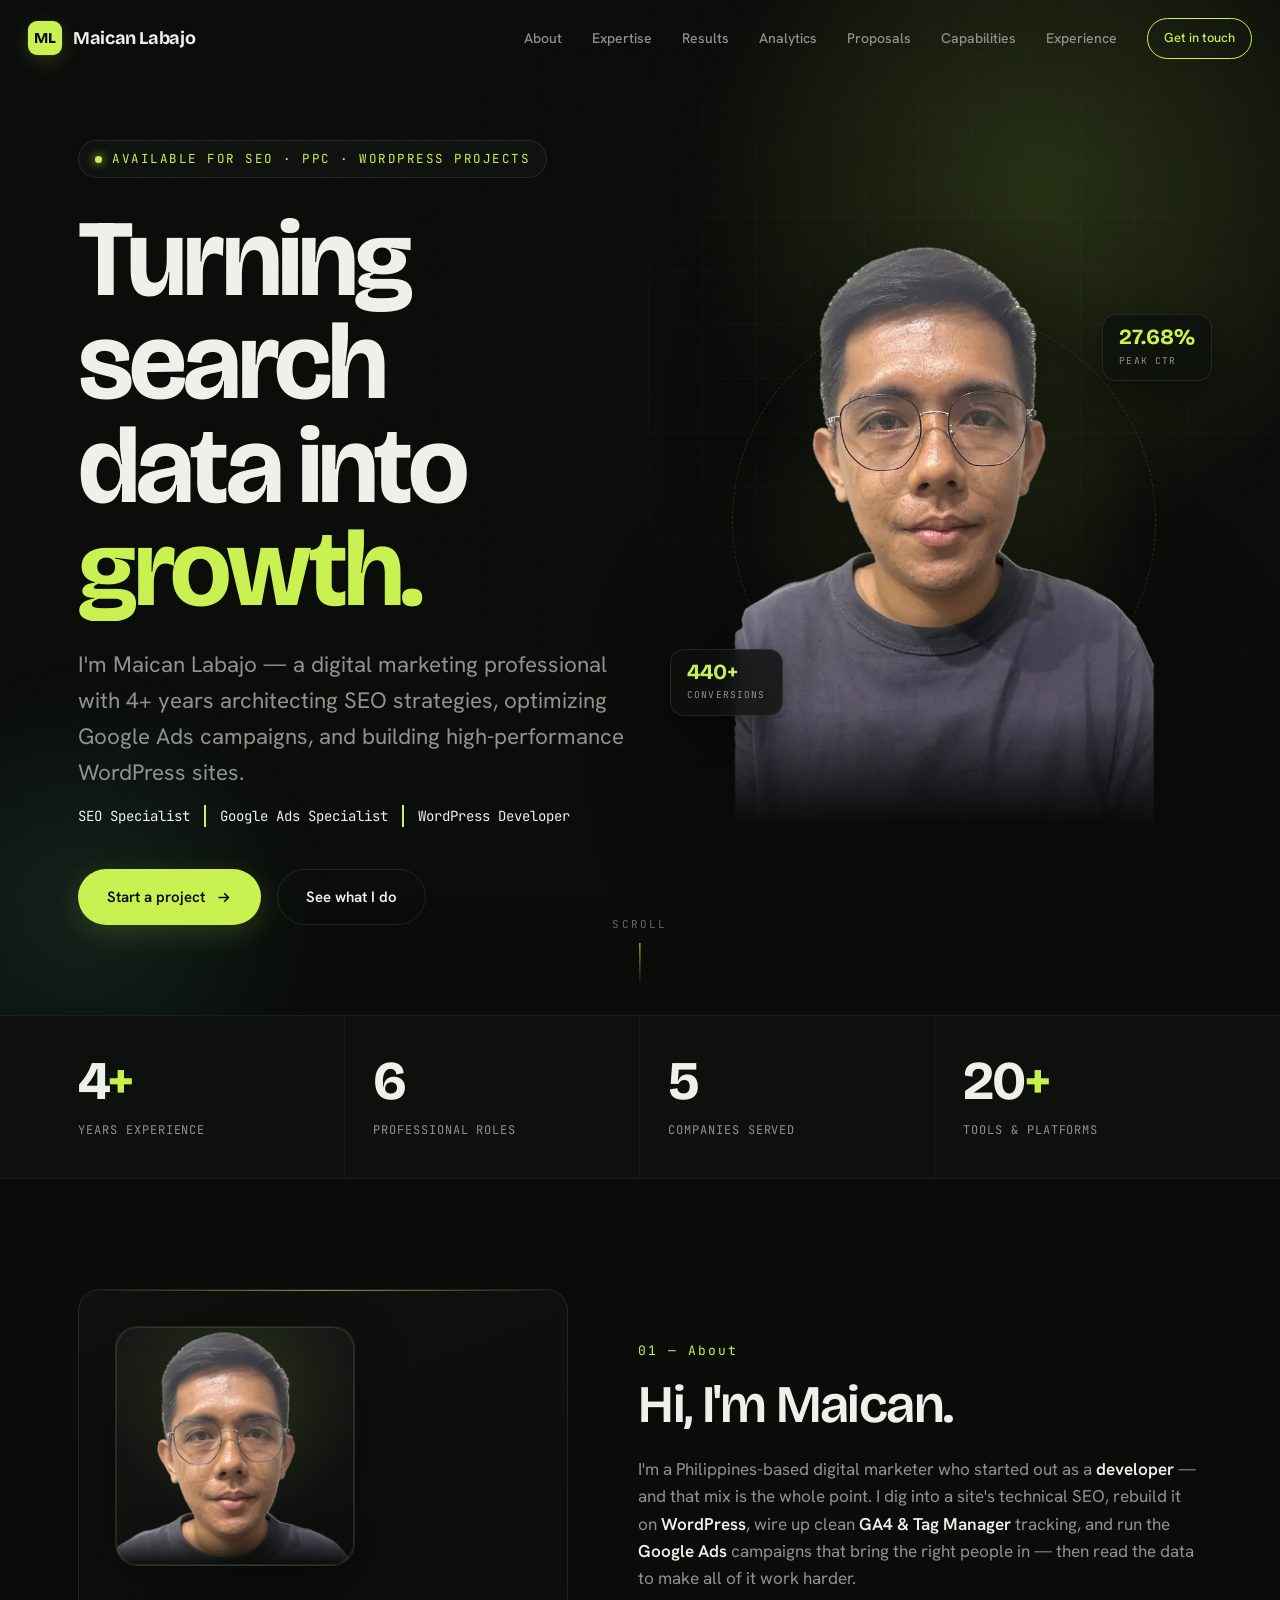
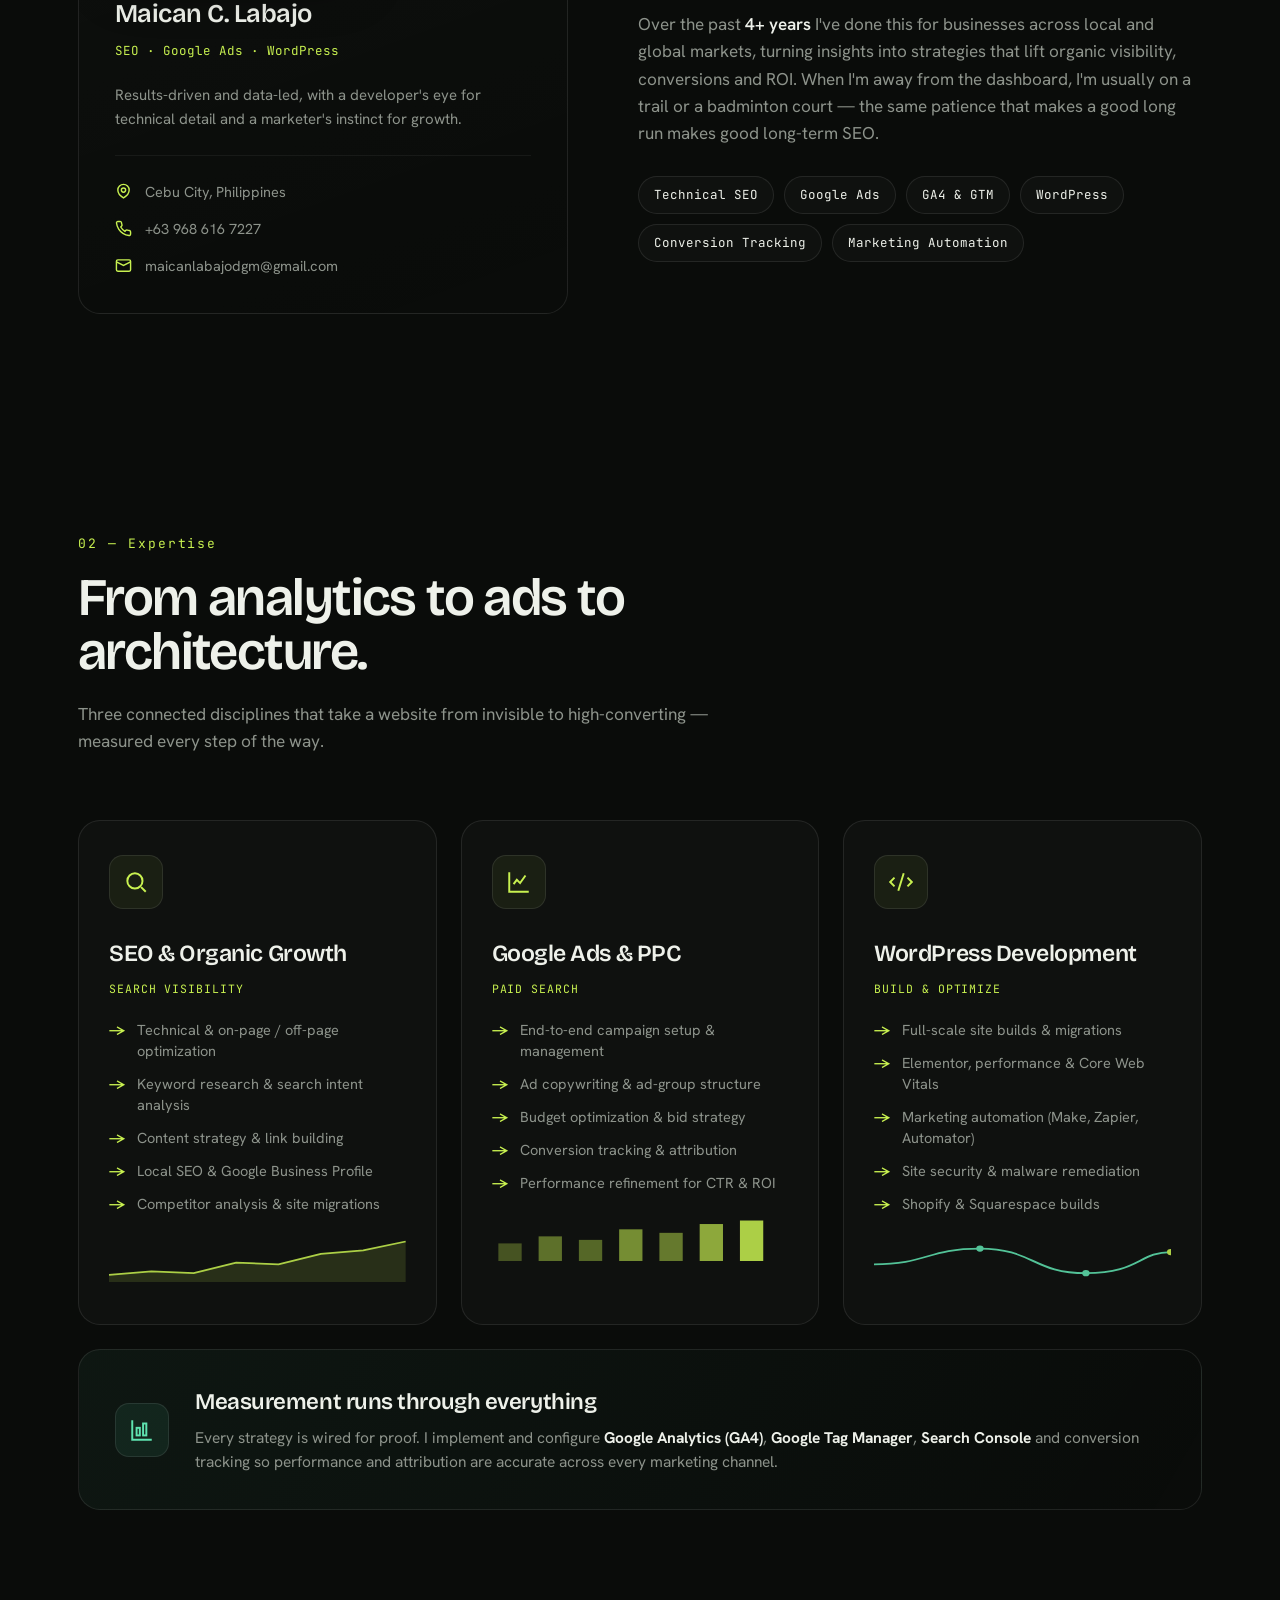
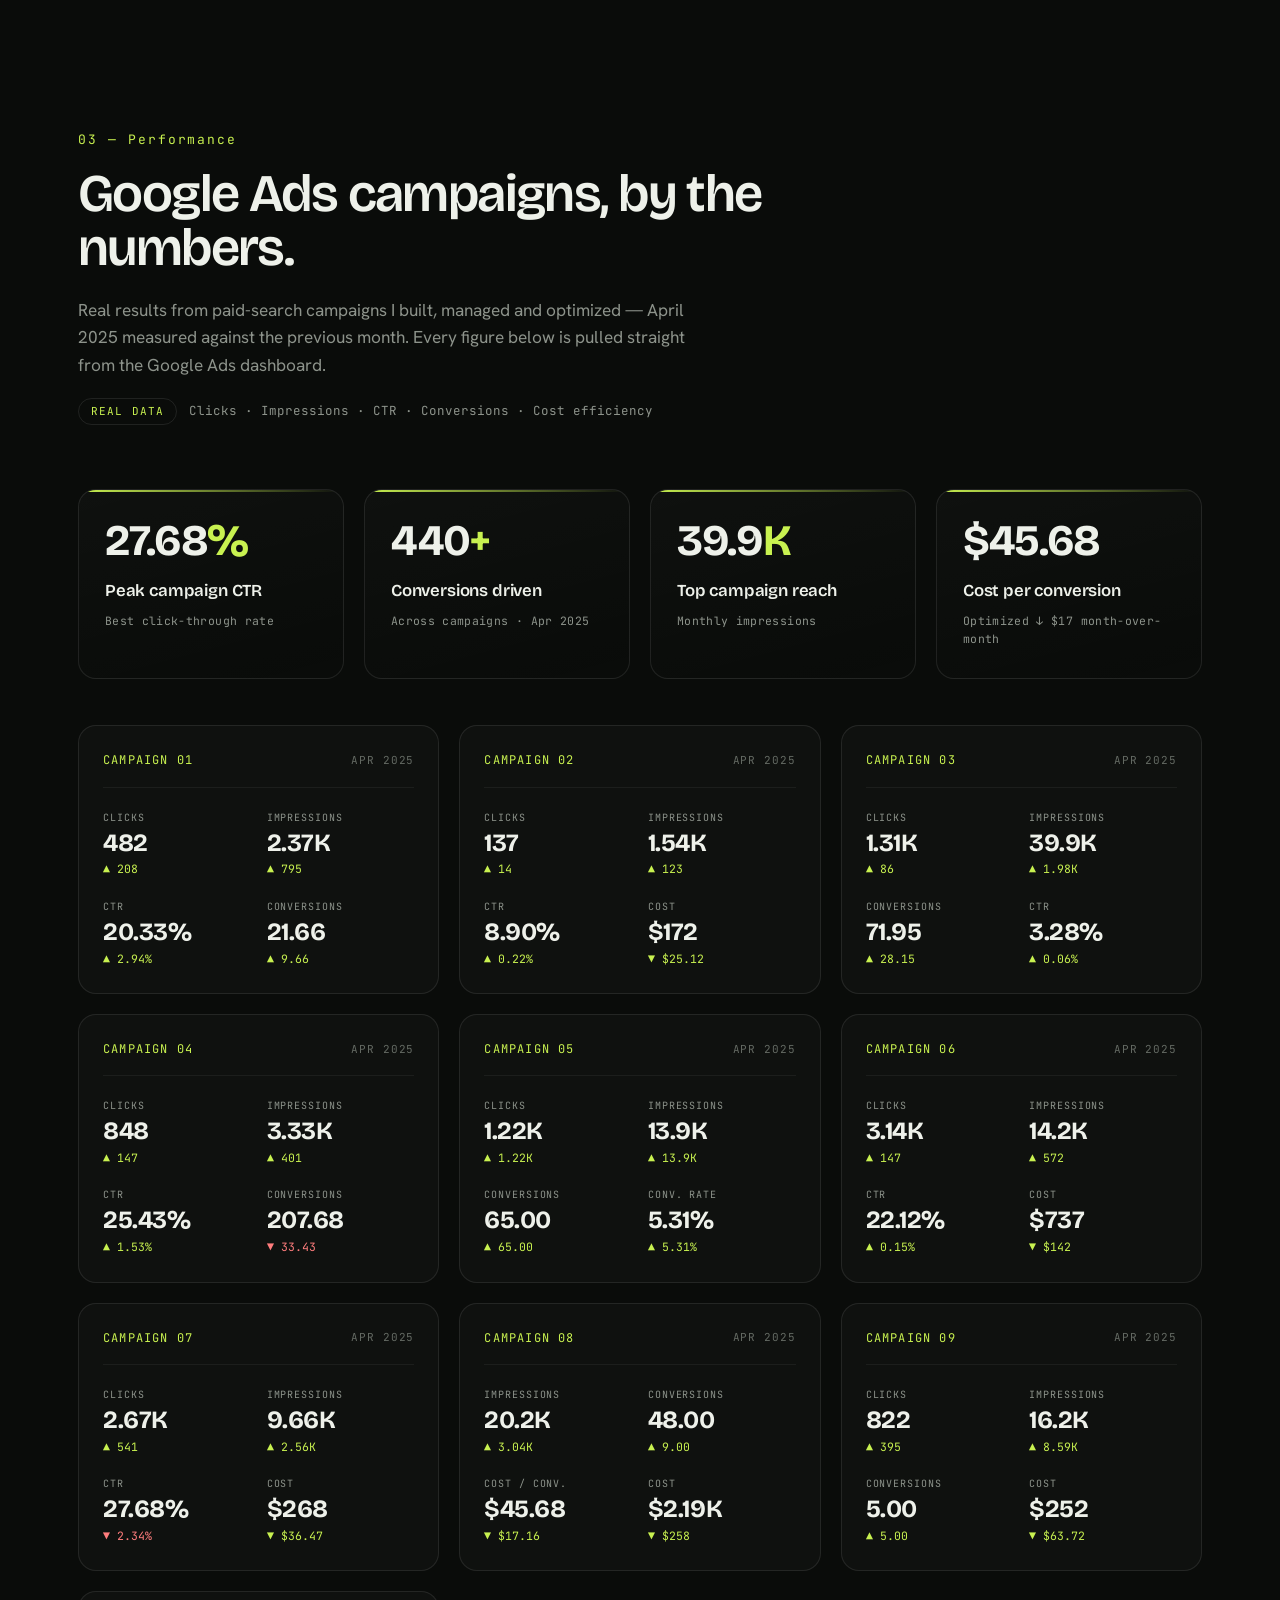
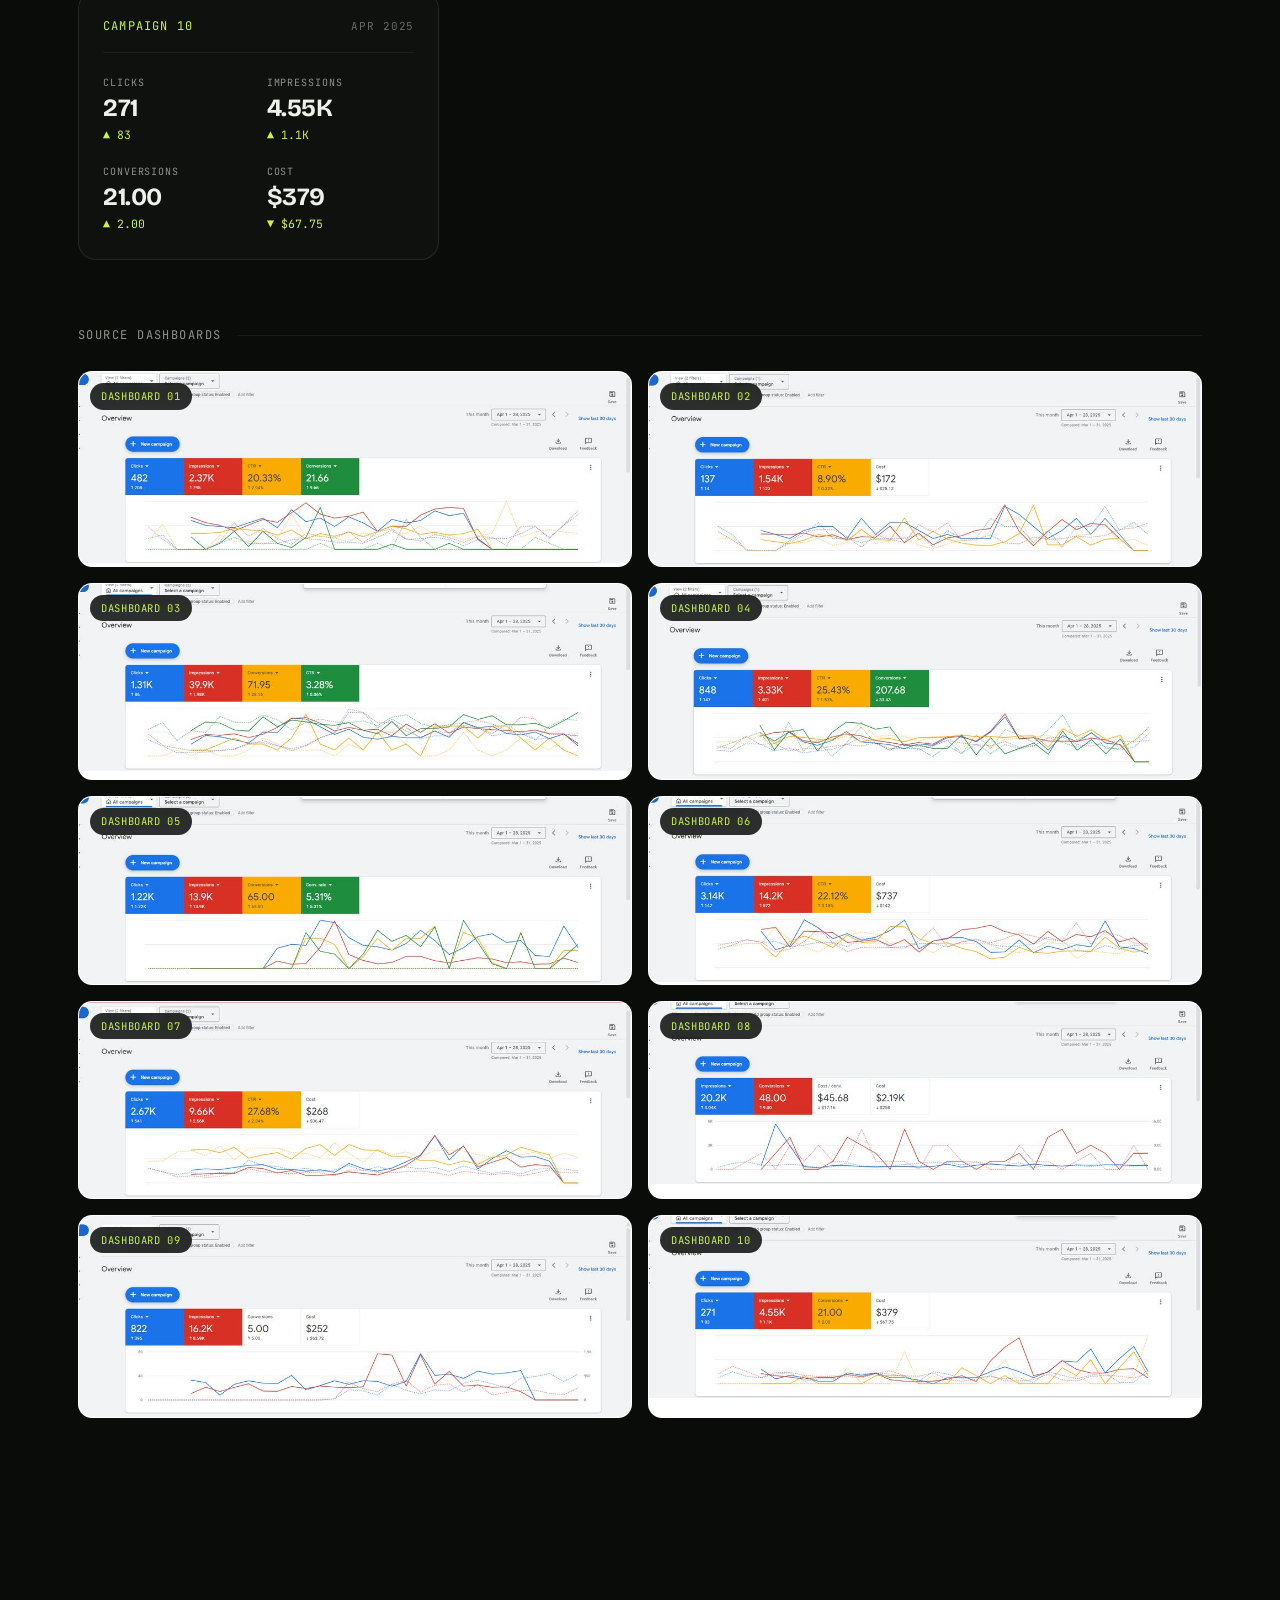
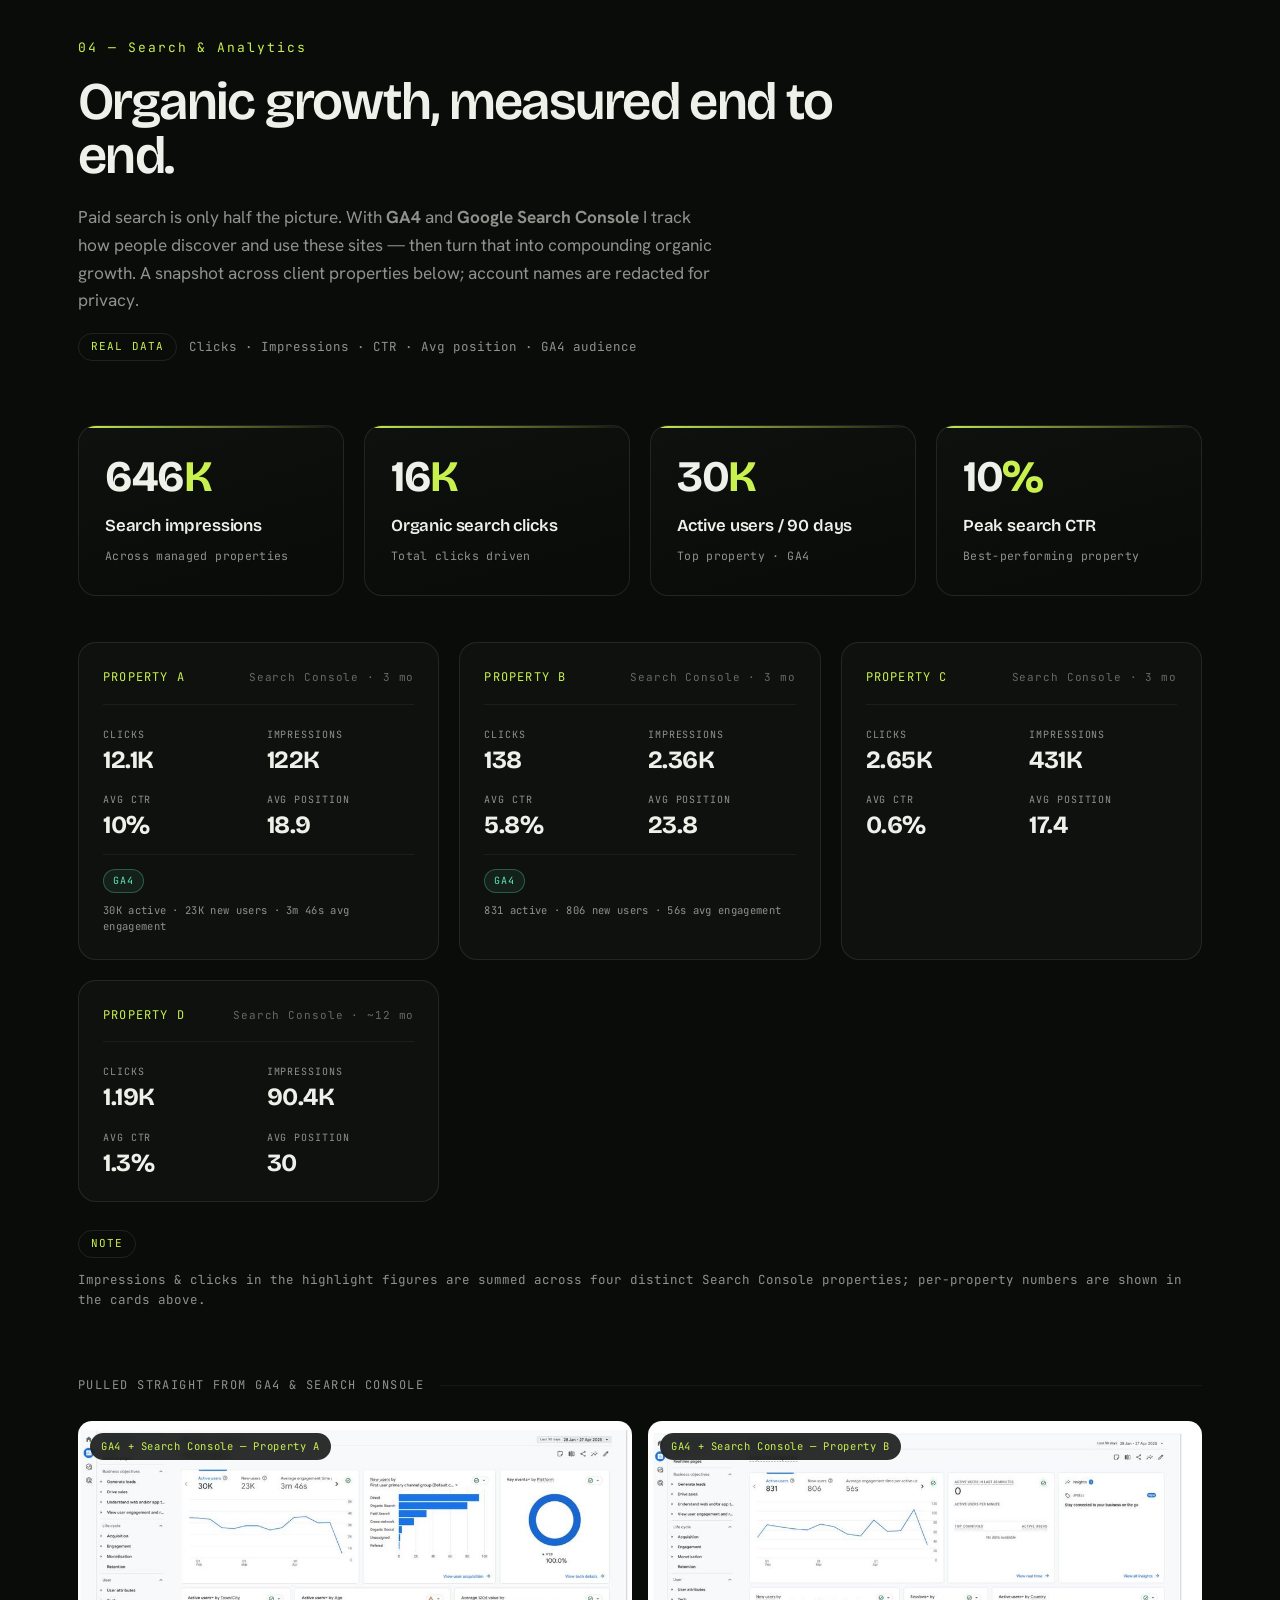
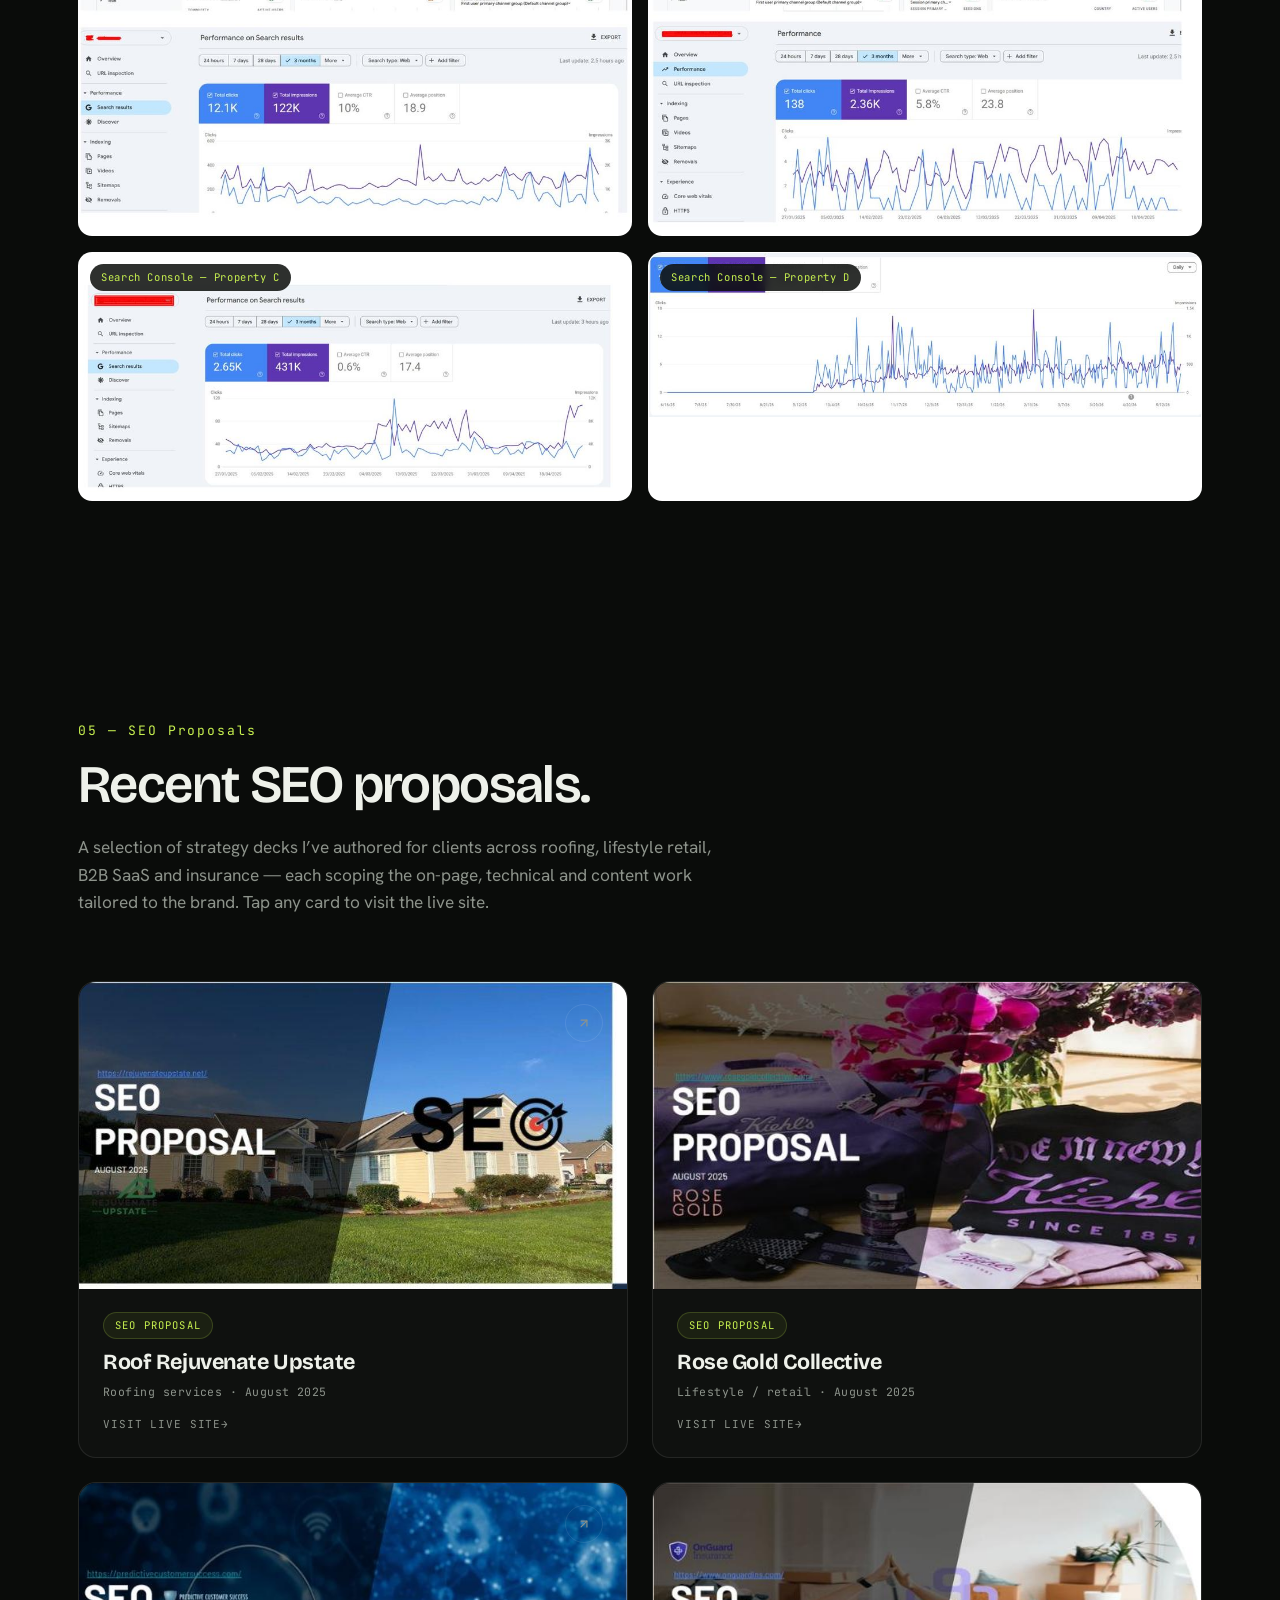
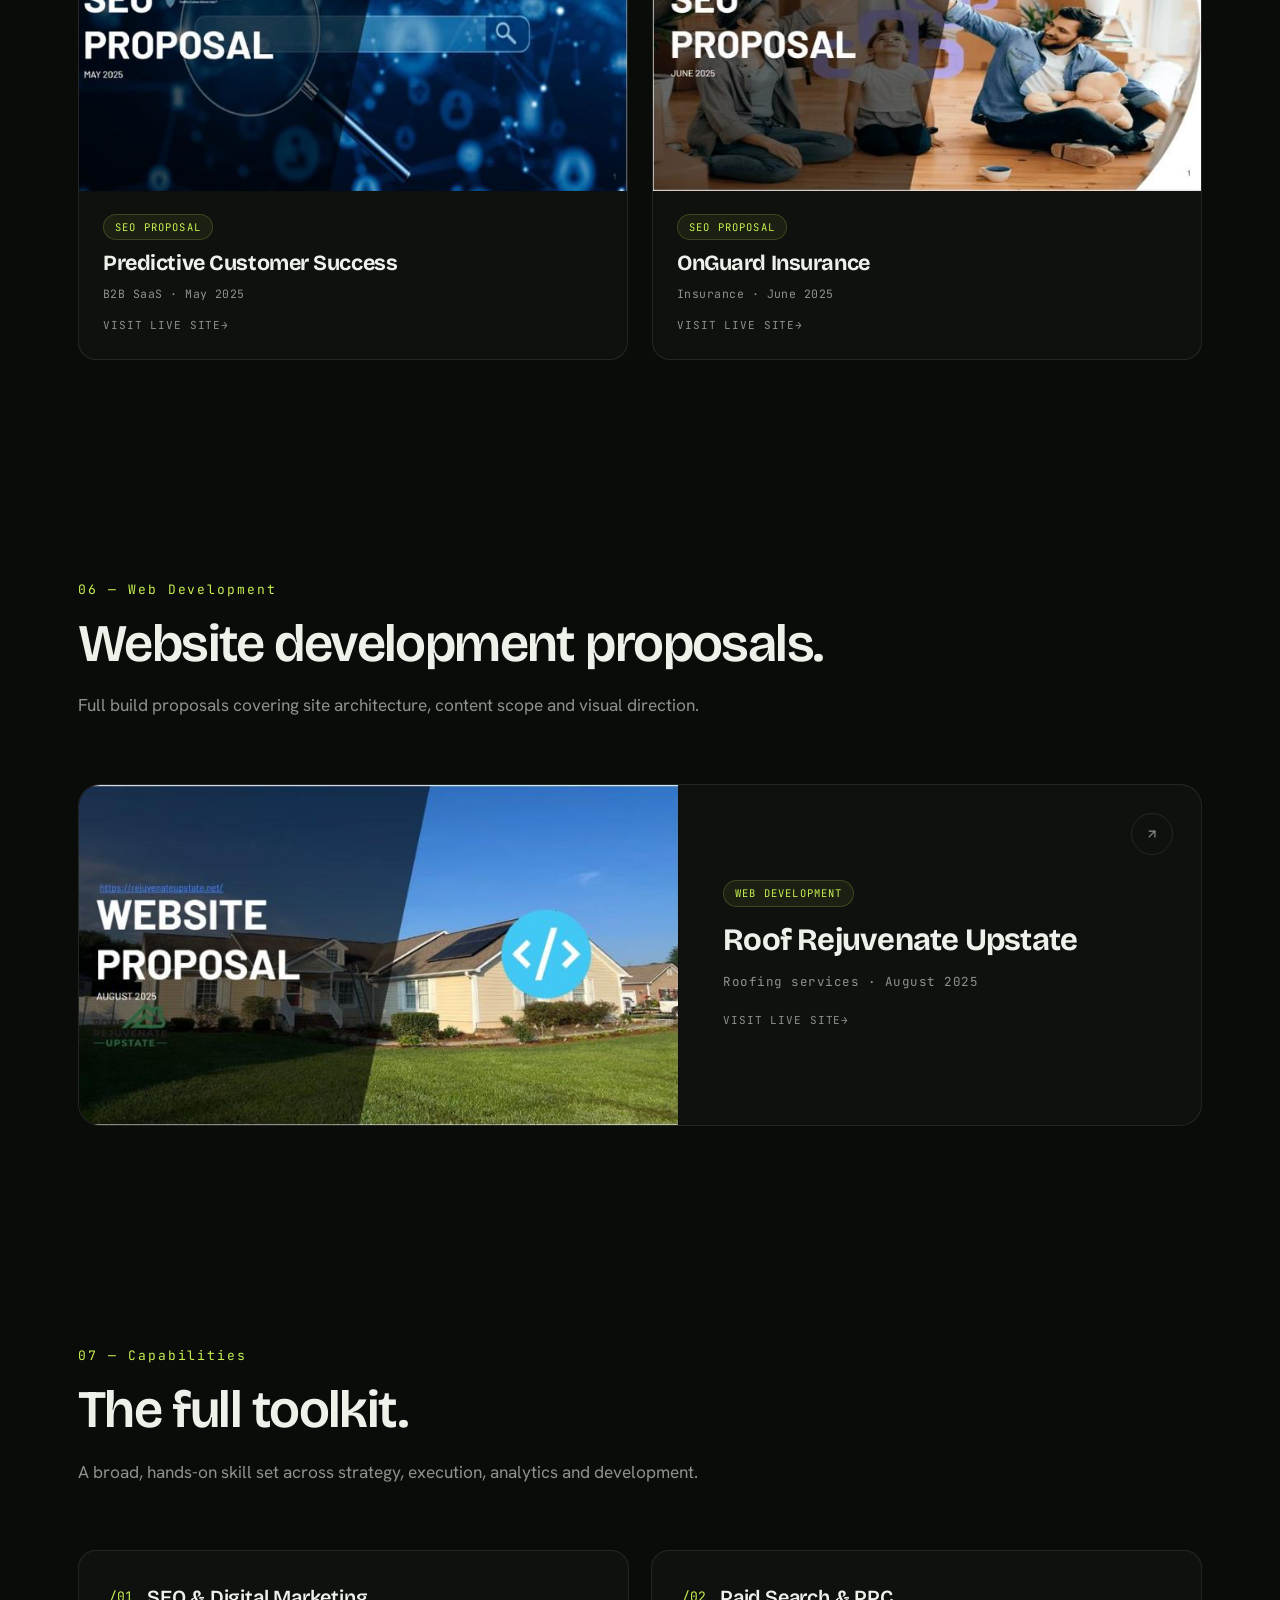
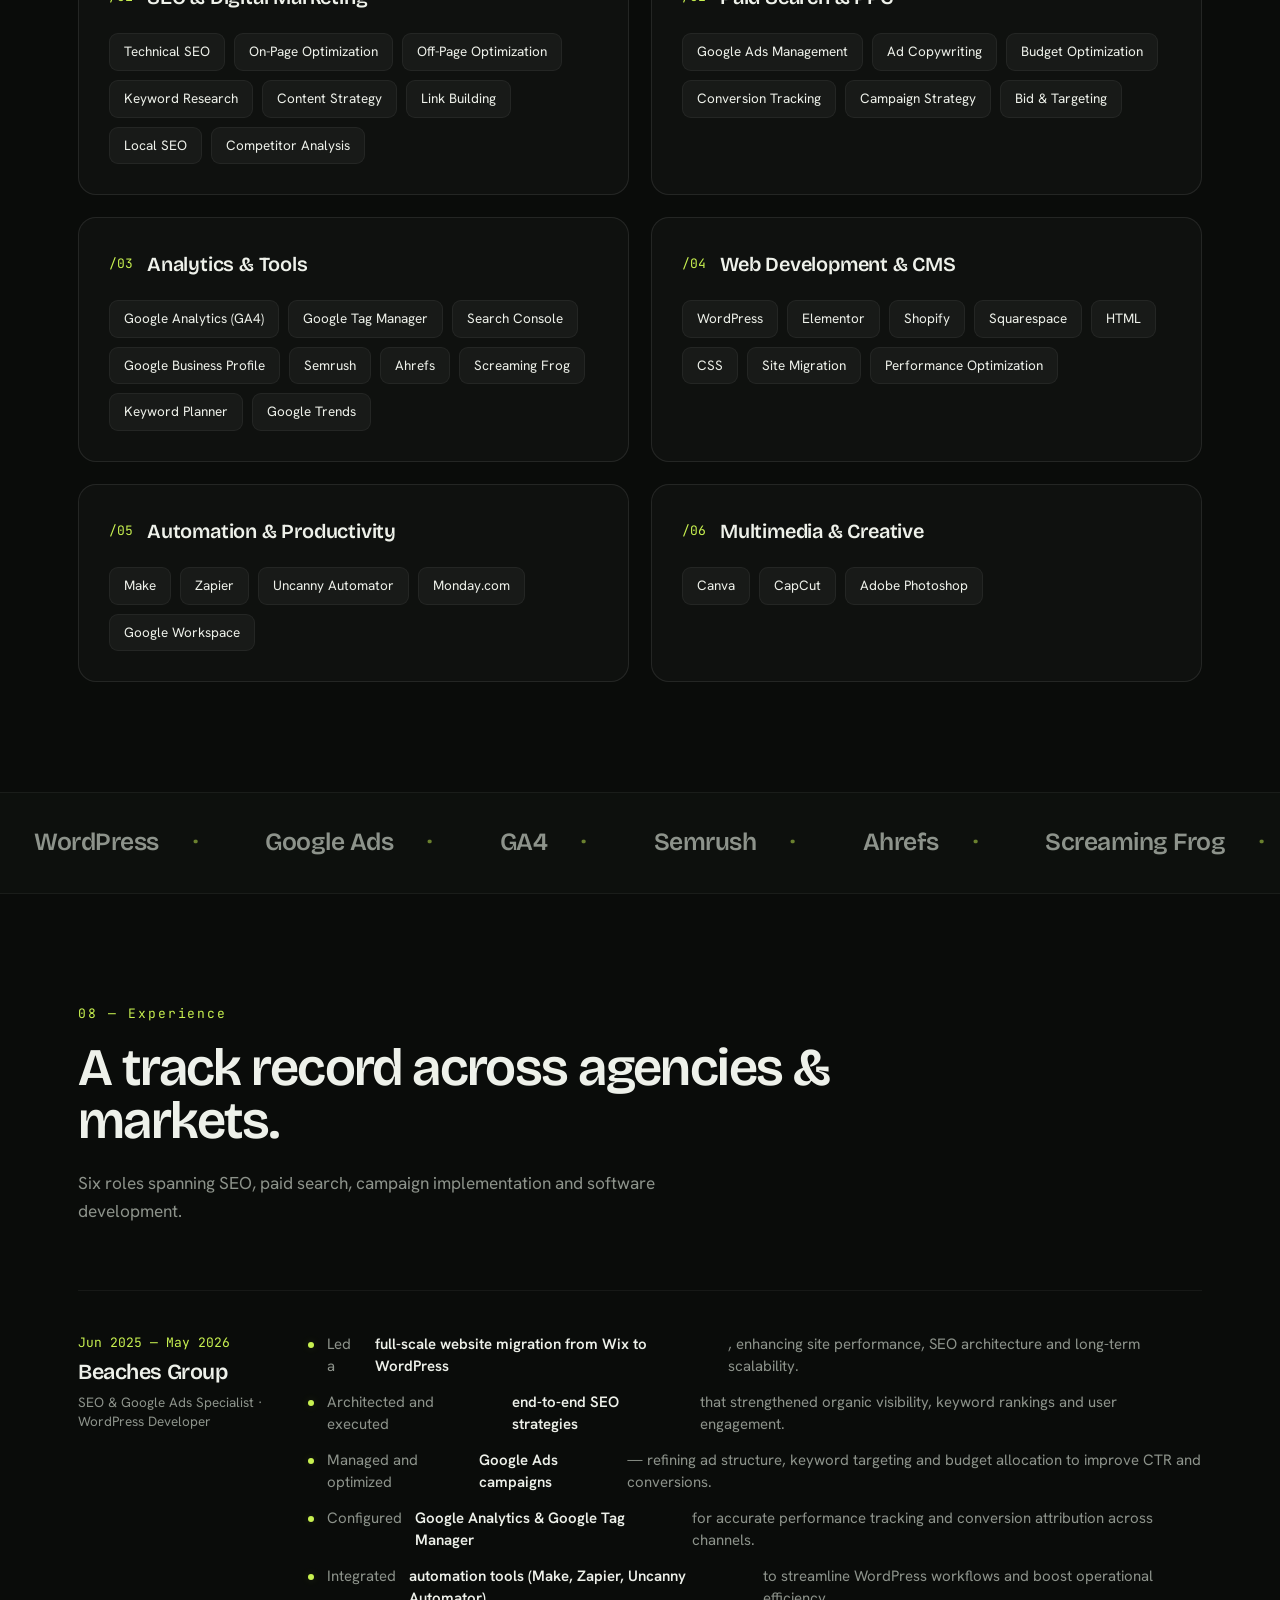
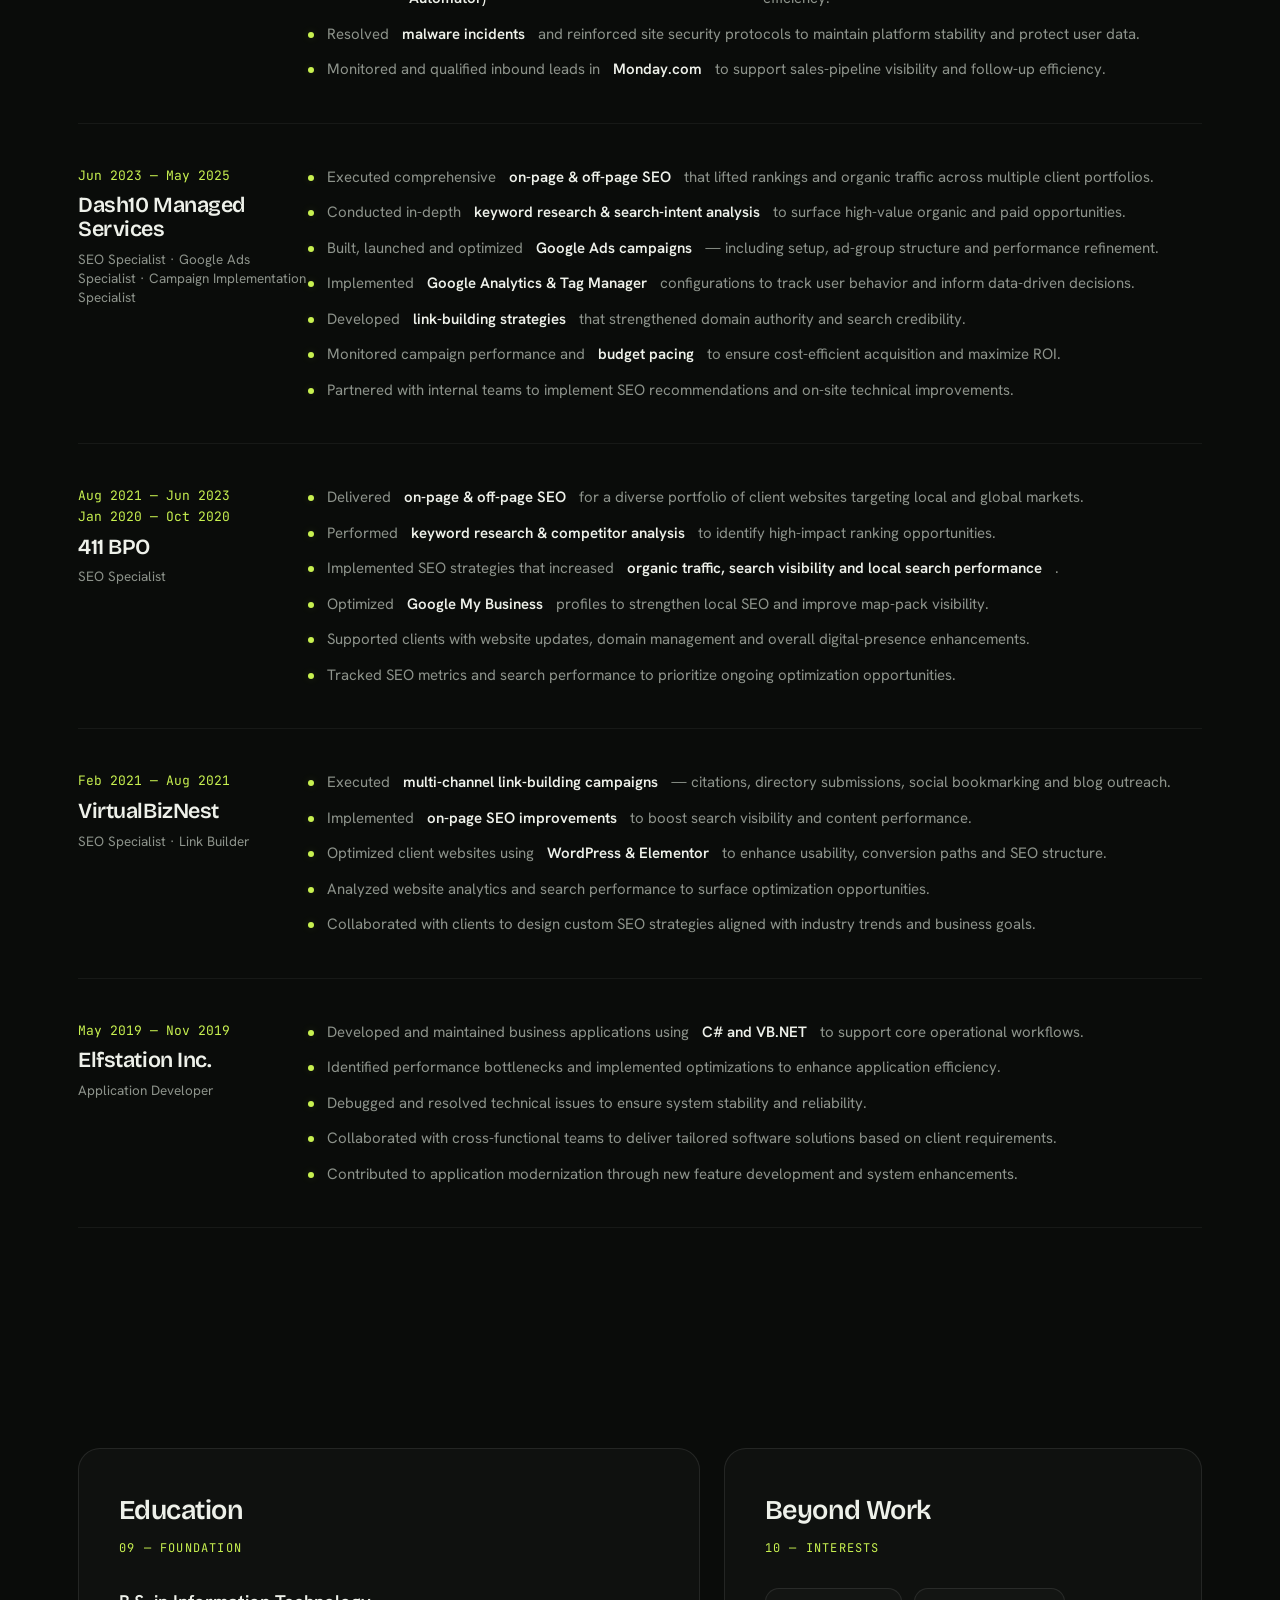
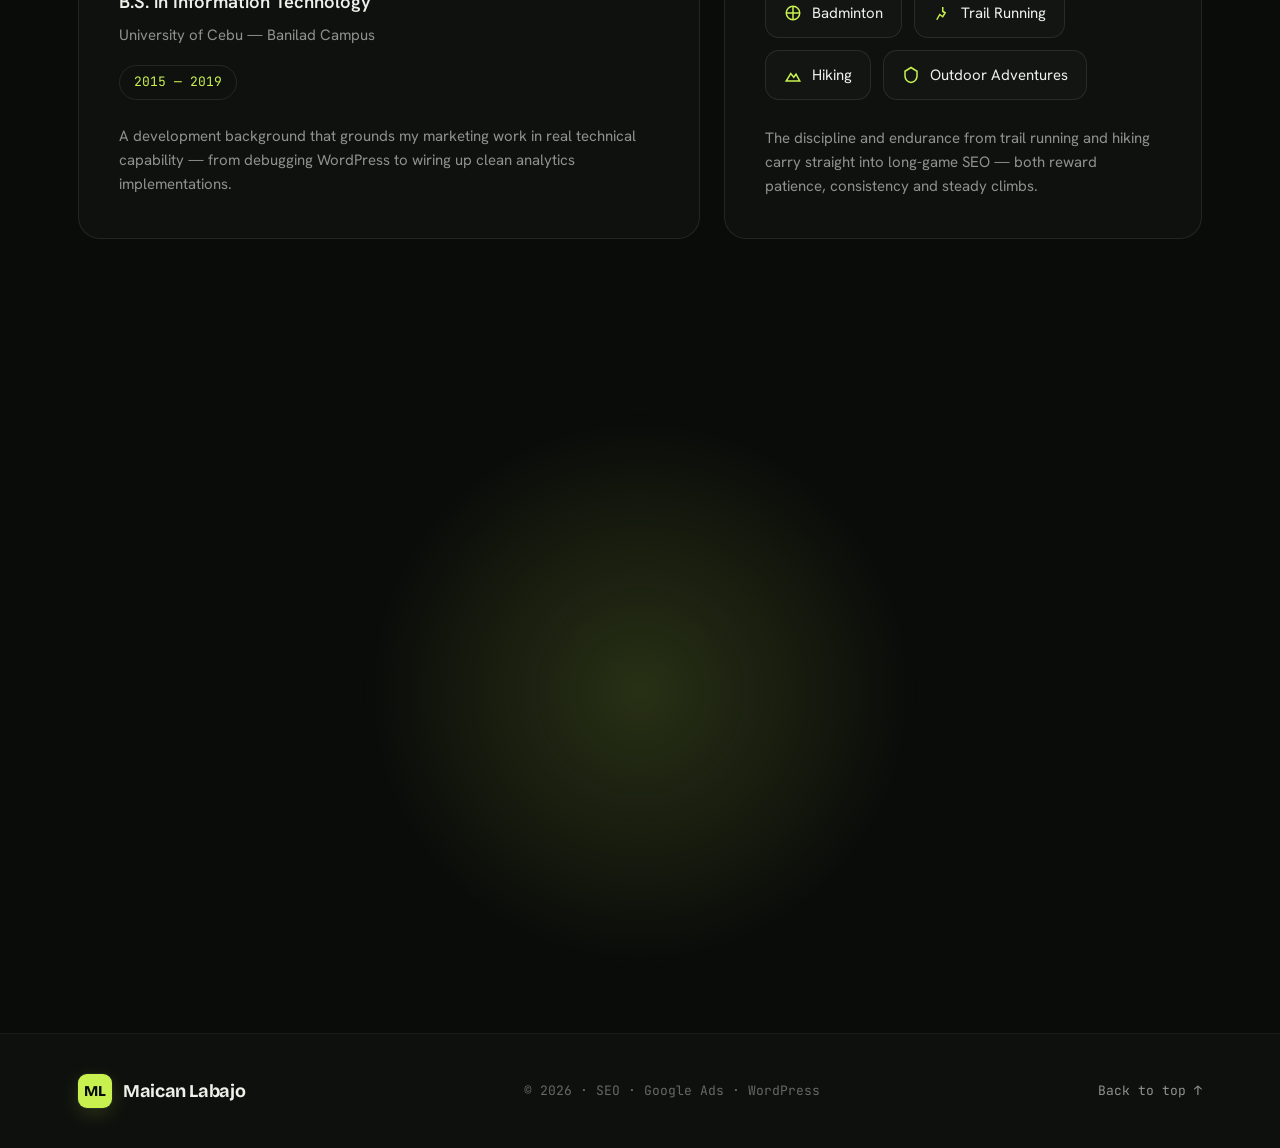
==== index.html @ 5590a61f "Update index.html" ====
<!DOCTYPE html>
<html lang="en">
<head>
<meta charset="UTF-8" />
<meta name="viewport" content="width=device-width, initial-scale=1.0" />
<title>Maican Labajo — SEO · Google Ads · WordPress Portfolio</title>
<meta name="description" content="Portfolio of Maican C. Labajo — SEO Specialist, Google Ads Specialist and WordPress Developer. 4+ years driving organic growth, paid search performance and high-converting websites." />
<link rel="preconnect" href="https://fonts.googleapis.com">
<link rel="preconnect" href="https://fonts.gstatic.com" crossorigin>
<link href="https://fonts.googleapis.com/css2?family=Bricolage+Grotesque:opsz,wght@12..96,400..800&family=Hanken+Grotesk:wght@300;400;500;600;700&family=JetBrains+Mono:wght@400;500;700&display=swap" rel="stylesheet">
<style>
  :root{
    --bg:#0a0c0a;
    --bg-2:#0d100d;
    --surface:#12161200;
    --card:rgba(255,255,255,0.025);
    --card-hover:rgba(255,255,255,0.045);
    --line:rgba(255,255,255,0.09);
    --line-soft:rgba(255,255,255,0.055);
    --text:#eef1ea;
    --muted:#8d938b;
    --muted-2:#646a63;
    --accent:#c8f150;
    --accent-deep:#a9d62f;
    --accent-2:#5fe3b0;
    --glow:rgba(200,241,80,0.16);
    --maxw:1180px;
    --ease:cubic-bezier(.16,1,.3,1);
  }
  *{margin:0;padding:0;box-sizing:border-box}
  html{scroll-behavior:smooth}
  body{
    background:var(--bg);
    color:var(--text);
    font-family:"Hanken Grotesk",sans-serif;
    font-size:17px;
    line-height:1.6;
    -webkit-font-smoothing:antialiased;
    overflow-x:hidden;
    position:relative;
  }
  /* grain overlay */
  body::after{
    content:"";
    position:fixed;inset:0;
    pointer-events:none;z-index:9999;
    opacity:.04;
    background-image:url("data:image/svg+xml,%3Csvg xmlns='http://www.w3.org/2000/svg' width='200' height='200'%3E%3Cfilter id='n'%3E%3CfeTurbulence type='fractalNoise' baseFrequency='0.85' numOctaves='3'/%3E%3C/filter%3E%3Crect width='100%25' height='100%25' filter='url(%23n)'/%3E%3C/svg%3E");
    mix-blend-mode:overlay;
  }
  ::selection{background:var(--accent);color:#0a0c0a}
  a{color:inherit;text-decoration:none}
  .mono{font-family:"JetBrains Mono",monospace}
  .wrap{max-width:var(--maxw);margin:0 auto;padding:0 28px}
  .accent{color:var(--accent)}

  /* ---------- NAV ---------- */
  nav{
    position:fixed;top:0;left:0;right:0;z-index:100;
    display:flex;align-items:center;justify-content:space-between;
    padding:18px 28px;
    backdrop-filter:blur(0px);
    transition:background .4s var(--ease),backdrop-filter .4s var(--ease),padding .4s var(--ease),border-color .4s;
    border-bottom:1px solid transparent;
  }
  nav.scrolled{
    background:rgba(10,12,10,.72);
    backdrop-filter:blur(14px) saturate(140%);
    border-bottom:1px solid var(--line-soft);
    padding:12px 28px;
  }
  .logo{display:flex;align-items:center;gap:11px;font-family:"Bricolage Grotesque";font-weight:700;font-size:18px;letter-spacing:-.02em}
  .logo .mark{
    width:34px;height:34px;border-radius:9px;
    background:var(--accent);color:#0a0c0a;
    display:grid;place-items:center;
    font-size:15px;font-weight:800;
    box-shadow:0 0 0 1px rgba(255,255,255,.05), 0 6px 20px var(--glow);
  }
  .nav-links{display:flex;gap:30px;align-items:center}
  .nav-links a{font-size:14px;color:var(--muted);font-weight:500;transition:color .25s;position:relative}
  .nav-links a:hover{color:var(--text)}
  .nav-links a::after{content:"";position:absolute;left:0;bottom:-5px;height:1.5px;width:0;background:var(--accent);transition:width .3s var(--ease)}
  .nav-links a:hover::after{width:100%}
  .nav-cta{
    border:1px solid var(--accent);color:var(--accent)!important;
    padding:9px 16px;border-radius:50px;font-size:13px!important;font-weight:600;
    transition:all .3s var(--ease)!important;
  }
  .nav-cta:hover{background:var(--accent);color:#0a0c0a!important;box-shadow:0 6px 22px var(--glow)}
  .nav-cta::after{display:none}
  .burger{display:none;flex-direction:column;gap:5px;cursor:pointer;background:none;border:none;padding:6px}
  .burger span{width:24px;height:2px;background:var(--text);border-radius:2px;transition:.3s}

  /* ---------- HERO ---------- */
  header{
    position:relative;
    min-height:100vh;
    display:flex;align-items:center;
    padding:140px 0 90px;
    overflow:hidden;
  }
  .hero-grid{
    position:absolute;inset:0;z-index:0;
    background-image:
      linear-gradient(var(--line-soft) 1px,transparent 1px),
      linear-gradient(90deg,var(--line-soft) 1px,transparent 1px);
    background-size:54px 54px;
    -webkit-mask-image:radial-gradient(ellipse 80% 70% at 70% 35%,#000 10%,transparent 75%);
            mask-image:radial-gradient(ellipse 80% 70% at 70% 35%,#000 10%,transparent 75%);
    opacity:.5;
  }
  .hero-glow{
    position:absolute;z-index:0;
    width:780px;height:780px;border-radius:50%;
    top:-200px;right:-150px;
    background:radial-gradient(circle,var(--glow),transparent 65%);
    filter:blur(20px);
  }
  .hero-glow.two{
    width:520px;height:520px;left:-180px;bottom:-160px;top:auto;right:auto;
    background:radial-gradient(circle,rgba(95,227,176,.10),transparent 65%);
  }
  .hero-inner{position:relative;z-index:2;width:100%}
  .eyebrow{
    display:inline-flex;align-items:center;gap:10px;
    font-family:"JetBrains Mono";font-size:12.5px;letter-spacing:.12em;
    text-transform:uppercase;color:var(--accent);
    border:1px solid var(--line);border-radius:50px;
    padding:8px 16px;margin-bottom:30px;
    background:var(--card);
  }
  .eyebrow .dot{width:7px;height:7px;border-radius:50%;background:var(--accent);box-shadow:0 0 10px var(--accent);animation:pulse 2s infinite}
  @keyframes pulse{0%,100%{opacity:1;transform:scale(1)}50%{opacity:.4;transform:scale(.8)}}
  h1.hero-title{
    font-family:"Bricolage Grotesque";
    font-weight:700;
    font-size:clamp(3rem,8.5vw,7rem);
    line-height:.95;
    letter-spacing:-.035em;
    margin-bottom:26px;
  }
  h1.hero-title .line{display:block;overflow:hidden}
  h1.hero-title em{font-style:normal;color:var(--accent);position:relative}
  .hero-sub{
    font-size:clamp(1.05rem,2vw,1.4rem);
    color:var(--muted);max-width:600px;
    font-weight:400;margin-bottom:14px;
  }
  .hero-roles{
    font-family:"JetBrains Mono";font-size:14px;color:var(--text);
    display:flex;flex-wrap:wrap;gap:8px 0;align-items:center;
    margin-bottom:42px;
  }
  .hero-roles span{padding:0 14px;border-left:2px solid var(--accent)}
  .hero-roles span:first-child{padding-left:0;border-left:none}
  .hero-actions{display:flex;gap:16px;flex-wrap:wrap}
  .btn{
    display:inline-flex;align-items:center;gap:10px;
    padding:15px 28px;border-radius:50px;font-weight:600;font-size:15px;
    transition:all .35s var(--ease);cursor:pointer;border:1px solid transparent;
  }
  .btn-primary{background:var(--accent);color:#0a0c0a;box-shadow:0 8px 28px var(--glow)}
  .btn-primary:hover{transform:translateY(-3px);box-shadow:0 14px 38px var(--glow)}
  .btn-ghost{border-color:var(--line);color:var(--text)}
  .btn-ghost:hover{border-color:var(--accent);color:var(--accent);transform:translateY(-3px)}
  .btn svg{width:17px;height:17px}
  .scroll-hint{
    position:absolute;bottom:30px;left:50%;transform:translateX(-50%);
    z-index:2;font-family:"JetBrains Mono";font-size:11px;letter-spacing:.2em;
    color:var(--muted-2);text-transform:uppercase;display:flex;flex-direction:column;align-items:center;gap:10px;
  }
  .scroll-hint .bar{width:1px;height:42px;background:linear-gradient(var(--accent),transparent);animation:drop 2s infinite}
  @keyframes drop{0%{transform:scaleY(0);transform-origin:top}50%{transform:scaleY(1);transform-origin:top}51%{transform-origin:bottom}100%{transform:scaleY(0);transform-origin:bottom}}

  /* ---------- STATS TICKER ---------- */
  .stats{
    border-top:1px solid var(--line-soft);
    border-bottom:1px solid var(--line-soft);
    background:var(--bg-2);
    position:relative;z-index:3;
  }
  .stats-grid{display:grid;grid-template-columns:repeat(4,1fr)}
  .stat{padding:38px 28px;border-right:1px solid var(--line-soft);position:relative}
  .stat:last-child{border-right:none}
  .stat .num{font-family:"Bricolage Grotesque";font-weight:700;font-size:clamp(2.4rem,4.5vw,3.4rem);letter-spacing:-.03em;line-height:1;color:var(--text)}
  .stat .num .accent{color:var(--accent)}
  .stat .label{font-family:"JetBrains Mono";font-size:12px;color:var(--muted);text-transform:uppercase;letter-spacing:.08em;margin-top:12px}

  /* ---------- SECTIONS ---------- */
  section{padding:110px 0;position:relative}
  .sec-head{margin-bottom:64px;max-width:760px}
  .sec-num{font-family:"JetBrains Mono";font-size:13px;color:var(--accent);letter-spacing:.15em;display:block;margin-bottom:16px}
  h2{font-family:"Bricolage Grotesque";font-weight:600;font-size:clamp(2rem,5vw,3.3rem);letter-spacing:-.03em;line-height:1.02}
  .sec-head p{color:var(--muted);margin-top:22px;font-size:1.08rem;max-width:640px}

  /* ABOUT */
  .about{display:grid;grid-template-columns:1fr 1.15fr;gap:70px;align-items:center}
  .about-card{
    border:1px solid var(--line);border-radius:22px;padding:36px;
    background:linear-gradient(160deg,var(--card),transparent);
    position:relative;overflow:hidden;
  }
  .about-card::before{content:"";position:absolute;top:0;left:0;right:0;height:1px;background:linear-gradient(90deg,transparent,var(--accent),transparent);opacity:.6}
  .portrait-mono{
    width:150px;height:150px;border-radius:20px;
    background:linear-gradient(140deg,var(--accent),var(--accent-2));
    color:#0a0c0a;display:grid;place-items:center;
    font-family:"Bricolage Grotesque";font-weight:800;font-size:54px;letter-spacing:-.04em;
    margin-bottom:28px;box-shadow:0 18px 50px var(--glow);
  }
  .about-card h3{font-family:"Bricolage Grotesque";font-size:1.6rem;font-weight:600;letter-spacing:-.02em;margin-bottom:6px}
  .about-card .tag{font-family:"JetBrains Mono";font-size:12.5px;color:var(--accent);margin-bottom:22px}
  .about-meta{display:flex;flex-direction:column;gap:14px;margin-top:24px;border-top:1px solid var(--line-soft);padding-top:24px}
  .about-meta div{display:flex;align-items:center;gap:13px;font-size:14.5px;color:var(--muted)}
  .about-meta svg{width:17px;height:17px;color:var(--accent);flex-shrink:0}
  .about-text h2{margin-bottom:24px}
  .about-text p{color:var(--muted);margin-bottom:18px;font-size:1.07rem}
  .about-text strong{color:var(--text);font-weight:600}
  .pill-row{display:flex;flex-wrap:wrap;gap:10px;margin-top:28px}
  .pill{font-family:"JetBrains Mono";font-size:12.5px;padding:8px 15px;border:1px solid var(--line);border-radius:50px;color:var(--text);background:var(--card);transition:.3s}
  .pill:hover{border-color:var(--accent);color:var(--accent)}

  /* EXPERTISE PILLARS */
  .pillars{display:grid;grid-template-columns:repeat(3,1fr);gap:24px}
  .pillar{
    border:1px solid var(--line);border-radius:22px;padding:34px 30px;
    background:var(--card);position:relative;overflow:hidden;
    transition:all .45s var(--ease);
  }
  .pillar:hover{transform:translateY(-7px);border-color:var(--line);background:var(--card-hover)}
  .pillar:hover .pill-glow{opacity:1}
  .pill-glow{position:absolute;top:-60px;right:-60px;width:180px;height:180px;border-radius:50%;background:radial-gradient(circle,var(--glow),transparent 70%);opacity:0;transition:opacity .5s}
  .pillar .icon{
    width:54px;height:54px;border-radius:14px;border:1px solid var(--line);
    display:grid;place-items:center;margin-bottom:26px;
    background:rgba(200,241,80,.06);color:var(--accent);
  }
  .pillar .icon svg{width:26px;height:26px}
  .pillar h3{font-family:"Bricolage Grotesque";font-size:1.45rem;font-weight:600;letter-spacing:-.02em;margin-bottom:8px}
  .pillar .sub{font-family:"JetBrains Mono";font-size:11.5px;color:var(--accent);text-transform:uppercase;letter-spacing:.08em;margin-bottom:20px}
  .pillar ul{list-style:none;display:flex;flex-direction:column;gap:12px}
  .pillar li{display:flex;gap:11px;font-size:14.5px;color:var(--muted);line-height:1.45}
  .pillar li::before{content:"→";color:var(--accent);flex-shrink:0;font-weight:700}
  .spark{margin-top:24px;opacity:.85}

  /* CAPABILITIES MATRIX */
  .matrix{display:grid;grid-template-columns:repeat(2,1fr);gap:22px}
  .cap{border:1px solid var(--line);border-radius:18px;padding:30px;background:var(--card);transition:.4s var(--ease)}
  .cap:hover{border-color:var(--line);background:var(--card-hover)}
  .cap-top{display:flex;align-items:center;gap:14px;margin-bottom:20px}
  .cap-num{font-family:"JetBrains Mono";font-size:13px;color:var(--accent)}
  .cap h3{font-family:"Bricolage Grotesque";font-size:1.25rem;font-weight:600;letter-spacing:-.01em}
  .chips{display:flex;flex-wrap:wrap;gap:9px}
  .chip{font-size:13.5px;padding:7px 14px;border-radius:9px;background:rgba(255,255,255,.04);border:1px solid var(--line-soft);color:var(--text);transition:.25s}
  .chip:hover{border-color:var(--accent);color:var(--accent);background:rgba(200,241,80,.05)}

  /* TOOLS MARQUEE */
  .tools-band{border-top:1px solid var(--line-soft);border-bottom:1px solid var(--line-soft);padding:0;overflow:hidden;background:var(--bg-2)}
  .marquee{display:flex;white-space:nowrap;will-change:transform}
  .marquee-track{display:flex;align-items:center;animation:scroll 36s linear infinite}
  .marquee:hover .marquee-track{animation-play-state:paused}
  @keyframes scroll{to{transform:translateX(-50%)}}
  .marquee-track span{
    font-family:"Bricolage Grotesque";font-weight:600;font-size:1.55rem;
    padding:30px 34px;color:var(--muted);letter-spacing:-.02em;display:flex;align-items:center;gap:34px;transition:color .3s;
  }
  .marquee-track span:hover{color:var(--accent)}
  .marquee-track span::after{content:"·";color:var(--accent);opacity:.5}

  /* TIMELINE */
  .timeline{position:relative;padding-left:0}
  .tl-item{
    display:grid;grid-template-columns:230px 1fr;gap:0;
    border-top:1px solid var(--line-soft);
    padding:42px 0;position:relative;transition:.4s;
  }
  .tl-item:last-child{border-bottom:1px solid var(--line-soft)}
  .tl-item:hover{background:linear-gradient(90deg,rgba(200,241,80,.025),transparent)}
  .tl-meta .date{font-family:"JetBrains Mono";font-size:13px;color:var(--accent);margin-bottom:8px;display:block}
  .tl-meta .company{font-family:"Bricolage Grotesque";font-size:1.35rem;font-weight:600;letter-spacing:-.02em;line-height:1.1}
  .tl-meta .role{font-size:13.5px;color:var(--muted);margin-top:8px;line-height:1.4}
  .tl-body ul{list-style:none;display:flex;flex-direction:column;gap:13px}
  .tl-body li{display:flex;gap:13px;font-size:15px;color:var(--muted);line-height:1.5}
  .tl-body li::before{content:"";width:6px;height:6px;border-radius:50%;background:var(--accent);margin-top:9px;flex-shrink:0;box-shadow:0 0 8px var(--glow)}
  .tl-body li b{color:var(--text);font-weight:600}

  /* EDU + INTERESTS */
  .duo{display:grid;grid-template-columns:1.3fr 1fr;gap:24px}
  .panel{border:1px solid var(--line);border-radius:22px;padding:40px;background:var(--card);position:relative;overflow:hidden}
  .panel h3{font-family:"Bricolage Grotesque";font-size:1.7rem;font-weight:600;letter-spacing:-.02em;margin-bottom:6px}
  .panel .sub{font-family:"JetBrains Mono";font-size:12px;color:var(--accent);text-transform:uppercase;letter-spacing:.1em;margin-bottom:30px}
  .edu-deg{font-size:1.15rem;color:var(--text);font-weight:600;margin-bottom:6px}
  .edu-school{color:var(--muted);font-size:15px}
  .edu-year{font-family:"JetBrains Mono";font-size:13px;color:var(--accent);margin-top:18px;display:inline-block;border:1px solid var(--line);padding:6px 14px;border-radius:50px}
  .interests{display:flex;flex-wrap:wrap;gap:12px;margin-top:6px}
  .interest{display:flex;align-items:center;gap:10px;font-size:15px;color:var(--text);padding:12px 18px;border:1px solid var(--line);border-radius:14px;background:rgba(255,255,255,.02);transition:.3s}
  .interest:hover{border-color:var(--accent);color:var(--accent);transform:translateY(-3px)}
  .interest svg{width:18px;height:18px;color:var(--accent)}

  /* CONTACT */
  .contact{text-align:center;position:relative;overflow:hidden}
  .contact .glow-c{position:absolute;width:600px;height:600px;border-radius:50%;top:50%;left:50%;transform:translate(-50%,-50%);background:radial-gradient(circle,var(--glow),transparent 65%);z-index:0;filter:blur(10px)}
  .contact-inner{position:relative;z-index:2}
  .contact h2{font-size:clamp(2.4rem,6vw,4.5rem);margin-bottom:24px}
  .contact p{color:var(--muted);max-width:520px;margin:0 auto 40px;font-size:1.1rem}
  .contact-methods{display:flex;flex-wrap:wrap;justify-content:center;gap:16px;margin-bottom:50px}
  .cmethod{display:flex;align-items:center;gap:11px;padding:14px 22px;border:1px solid var(--line);border-radius:50px;font-size:15px;font-family:"JetBrains Mono";font-size:14px;transition:.3s var(--ease);background:var(--card)}
  .cmethod:hover{border-color:var(--accent);color:var(--accent);transform:translateY(-3px)}
  .cmethod svg{width:17px;height:17px;color:var(--accent)}
  .cmethod:hover svg{color:var(--accent)}

  /* FOOTER */
  footer{border-top:1px solid var(--line-soft);padding:40px 0;background:var(--bg-2)}
  .foot{display:flex;align-items:center;justify-content:space-between;flex-wrap:wrap;gap:18px}
  .foot .mono{font-size:13px;color:var(--muted-2)}
  .foot a{color:var(--muted);font-size:13px;font-family:"JetBrains Mono";transition:.3s}
  .foot a:hover{color:var(--accent)}

  /* REVEAL ANIM */
  .reveal{opacity:0;transform:translateY(38px);transition:opacity .9s var(--ease),transform .9s var(--ease)}
  .reveal.in{opacity:1;transform:none}
  .reveal.d1{transition-delay:.08s}.reveal.d2{transition-delay:.16s}.reveal.d3{transition-delay:.24s}.reveal.d4{transition-delay:.32s}

  /* RESPONSIVE */
  @media(max-width:920px){
    .about{grid-template-columns:1fr;gap:40px}
    .pillars{grid-template-columns:1fr}
    .matrix{grid-template-columns:1fr}
    .duo{grid-template-columns:1fr}
    .stats-grid{grid-template-columns:repeat(2,1fr)}
    .stat:nth-child(2){border-right:none}
    .stat:nth-child(1),.stat:nth-child(2){border-bottom:1px solid var(--line-soft)}
  }
  @media(max-width:720px){
    .nav-links{
      position:fixed;top:0;right:0;height:100vh;width:75%;max-width:320px;
      background:rgba(10,12,10,.97);backdrop-filter:blur(20px);
      flex-direction:column;justify-content:center;gap:34px;
      transform:translateX(100%);transition:transform .45s var(--ease);
      border-left:1px solid var(--line);
    }
    .nav-links.open{transform:translateX(0)}
    .nav-links a{font-size:20px}
    .burger{display:flex}
    .burger.open span:nth-child(1){transform:translateY(7px) rotate(45deg)}
    .burger.open span:nth-child(2){opacity:0}
    .burger.open span:nth-child(3){transform:translateY(-7px) rotate(-45deg)}
    section{padding:80px 0}
    .tl-item{grid-template-columns:1fr;gap:22px}
    .hero-roles{flex-direction:column;align-items:flex-start}
    .hero-roles span{border-left:none;padding:0;border-bottom:1px solid var(--line-soft);padding-bottom:6px;width:100%}
  }
  /* ---------- GOOGLE ADS RESULTS ---------- */
  .ga-note{font-family:"JetBrains Mono";font-size:12.5px;color:var(--muted);margin-top:18px;display:flex;align-items:center;gap:12px;flex-wrap:wrap}
  .ga-note .badge{color:var(--accent);border:1px solid var(--line);padding:4px 12px;border-radius:50px;font-size:11px;letter-spacing:.1em}
  .ga-highlights{display:grid;grid-template-columns:repeat(4,1fr);gap:20px;margin-bottom:46px}
  .ga-hl{border:1px solid var(--line);border-radius:18px;padding:30px 26px;background:linear-gradient(165deg,var(--card),transparent);position:relative;overflow:hidden}
  .ga-hl::before{content:"";position:absolute;top:0;left:0;right:0;height:2px;background:linear-gradient(90deg,var(--accent),transparent)}
  .ga-hl .hl-num{font-family:"Bricolage Grotesque";font-weight:700;font-size:clamp(2rem,3.4vw,2.9rem);letter-spacing:-.03em;line-height:1;color:var(--text)}
  .ga-hl .hl-lbl{font-family:"Bricolage Grotesque";font-size:1.05rem;font-weight:600;margin-top:14px;color:var(--text);letter-spacing:-.01em}
  .ga-hl .hl-sub{font-family:"JetBrains Mono";font-size:11.5px;color:var(--muted);margin-top:7px;letter-spacing:.03em}

  .ga-grid{display:grid;grid-template-columns:repeat(auto-fill,minmax(312px,1fr));gap:20px}
  .ga-card{border:1px solid var(--line);border-radius:18px;padding:25px 24px;background:var(--card);transition:transform .4s var(--ease),border-color .4s,background .4s}
  .ga-card:hover{background:var(--card-hover);transform:translateY(-6px)}
  .ga-card-top{display:flex;align-items:center;justify-content:space-between;margin-bottom:22px;padding-bottom:16px;border-bottom:1px solid var(--line-soft)}
  .ga-tag{font-size:12px;color:var(--accent);letter-spacing:.1em}
  .ga-period{font-size:11px;color:var(--muted-2);letter-spacing:.08em}
  .ga-metrics{display:grid;grid-template-columns:1fr 1fr;gap:20px 16px}
  .ga-cell{display:flex;flex-direction:column;gap:5px;min-width:0}
  .ga-lbl{font-size:10px;color:var(--muted);text-transform:uppercase;letter-spacing:.09em}
  .ga-val{font-family:"Bricolage Grotesque";font-weight:700;font-size:1.55rem;letter-spacing:-.02em;line-height:1;color:var(--text)}
  .ga-delta{font-family:"JetBrains Mono";font-size:11.5px;display:flex;align-items:center;gap:5px}
  .ga-delta.good{color:var(--accent)}
  .ga-delta.bad{color:#ff7d7d}

  .ga-proof-head{margin:66px 0 26px;display:flex;align-items:center;gap:16px}
  .ga-proof-head .line{flex:1;height:1px;background:var(--line-soft)}
  .ga-proof-head span{font-family:"JetBrains Mono";font-size:12px;color:var(--muted);letter-spacing:.12em;text-transform:uppercase}
  .ga-proof{display:grid;grid-template-columns:repeat(2,1fr);gap:16px}
  .ga-shot{position:relative;border:1px solid var(--line);border-radius:14px;overflow:hidden;cursor:zoom-in;background:#fff;transition:transform .4s var(--ease),border-color .4s,box-shadow .4s}
  .ga-shot:hover{border-color:var(--accent);transform:translateY(-4px);box-shadow:0 18px 44px rgba(0,0,0,.45)}
  .ga-shot img{width:100%;display:block}
  .ga-shot figcaption{position:absolute;top:11px;left:11px;background:rgba(10,12,10,.85);color:var(--accent);font-size:10.5px;padding:5px 11px;border-radius:50px;backdrop-filter:blur(4px);letter-spacing:.06em}
  .ga-lb{position:fixed;inset:0;z-index:1000;background:rgba(5,6,5,.93);backdrop-filter:blur(8px);display:none;align-items:center;justify-content:center;padding:28px;cursor:zoom-out}
  .ga-lb.open{display:flex}
  .ga-lb img{max-width:96%;max-height:92%;border-radius:12px;box-shadow:0 30px 80px rgba(0,0,0,.6)}
  @media(max-width:920px){.ga-highlights{grid-template-columns:repeat(2,1fr)}.ga-proof{grid-template-columns:1fr}}
  .an-ga4{margin-top:16px;padding-top:14px;border-top:1px solid var(--line-soft);font-family:"JetBrains Mono";font-size:10.5px;color:var(--muted);letter-spacing:.03em;display:flex;align-items:center;gap:9px;flex-wrap:wrap;line-height:1.55}
  .an-ga4 .badge{color:var(--accent-2);border:1px solid rgba(95,227,176,.3);background:rgba(95,227,176,.08);padding:3px 9px;border-radius:50px;font-size:10px;letter-spacing:.1em;flex:none}

  /* PROPOSALS */
  .pp-grid{display:grid;grid-template-columns:repeat(2,1fr);gap:24px}
  .pp-card{display:flex;flex-direction:column;border:1px solid var(--line);border-radius:18px;background:var(--card);overflow:hidden;text-decoration:none;color:inherit;transition:transform .4s var(--ease),border-color .4s,background .4s,box-shadow .4s;position:relative}
  .pp-card:hover{transform:translateY(-6px);border-color:rgba(200,241,80,.32);background:var(--card-hover);box-shadow:0 24px 56px rgba(0,0,0,.42)}
  .pp-thumb{position:relative;aspect-ratio:16/9;overflow:hidden;background:#000;border-bottom:1px solid var(--line-soft)}
  .pp-thumb img{width:100%;height:100%;object-fit:cover;display:block;transition:transform .8s var(--ease)}
  .pp-card:hover .pp-thumb img,.pp-feature:hover .pp-thumb img{transform:scale(1.04)}
  .pp-meta{padding:22px 24px 24px;display:flex;flex-direction:column;gap:8px;position:relative}
  .pp-tag{display:inline-flex;align-items:center;font-family:"JetBrains Mono";font-size:10.5px;color:var(--accent);background:rgba(200,241,80,.07);border:1px solid rgba(200,241,80,.18);padding:4px 11px;border-radius:50px;letter-spacing:.11em;align-self:flex-start;margin-bottom:2px}
  .pp-name{font-family:"Bricolage Grotesque";font-weight:700;font-size:1.35rem;letter-spacing:-.02em;line-height:1.22;color:var(--text);margin:0}
  .pp-sub{font-family:"JetBrains Mono";font-size:11.5px;color:var(--muted);letter-spacing:.04em}
  .pp-visit{font-family:"JetBrains Mono";font-size:11px;color:var(--muted);letter-spacing:.08em;margin-top:6px;transition:color .4s,letter-spacing .4s;text-transform:uppercase}
  .pp-visit::after{content:" \2192";display:inline-block;transition:transform .4s var(--ease)}
  .pp-card:hover .pp-visit,.pp-feature:hover .pp-visit{color:var(--accent);letter-spacing:.12em}
  .pp-card:hover .pp-visit::after,.pp-feature:hover .pp-visit::after{transform:translateX(5px)}
  .pp-arrow{position:absolute;top:22px;right:24px;width:38px;height:38px;border-radius:50%;border:1px solid var(--line);display:flex;align-items:center;justify-content:center;color:var(--muted);transition:transform .4s var(--ease),border-color .4s,color .4s,background .4s;flex:none}
  .pp-card:hover .pp-arrow,.pp-feature:hover .pp-arrow{border-color:var(--accent);color:var(--accent);background:rgba(200,241,80,.08);transform:translate(3px,-3px)}

  .pp-feature{display:grid;grid-template-columns:1.15fr 1fr;gap:0;border:1px solid var(--line);border-radius:22px;background:var(--card);overflow:hidden;text-decoration:none;color:inherit;transition:transform .4s var(--ease),border-color .4s,background .4s,box-shadow .4s;position:relative}
  .pp-feature:hover{transform:translateY(-4px);border-color:rgba(200,241,80,.32);background:var(--card-hover);box-shadow:0 30px 70px rgba(0,0,0,.45)}
  .pp-feature .pp-thumb{aspect-ratio:auto;height:100%;border-bottom:0;border-right:1px solid var(--line-soft);min-height:340px}
  .pp-feature .pp-meta{justify-content:center;padding:48px 44px;gap:14px}
  .pp-feature .pp-name{font-size:1.95rem;letter-spacing:-.025em;line-height:1.12}
  .pp-feature .pp-sub{font-size:12.5px}
  .pp-feature .pp-arrow{top:28px;right:28px;width:42px;height:42px}

  @media(max-width:880px){
    .pp-grid{grid-template-columns:1fr}
    .pp-feature{grid-template-columns:1fr}
    .pp-feature .pp-thumb{aspect-ratio:16/9;border-right:0;border-bottom:1px solid var(--line-soft);min-height:0}
    .pp-feature .pp-meta{padding:30px 24px 28px}
    .pp-feature .pp-name{font-size:1.45rem}
  }
  /* ---------- HERO PORTRAIT ---------- */
  .hero-inner{display:grid;grid-template-columns:1.04fr .96fr;gap:48px;align-items:center}
  .hero-copy{min-width:0}
  .hero-photo{position:relative;display:flex;align-items:flex-end;justify-content:center;min-height:540px}
  .hero-photo img{position:relative;z-index:3;width:100%;max-width:438px;height:auto;display:block;filter:drop-shadow(0 36px 64px rgba(0,0,0,.55))}
  .hero-stage{position:absolute;z-index:1;top:48%;left:50%;transform:translate(-50%,-50%);width:470px;height:470px;border-radius:50%;background:radial-gradient(circle,var(--glow),transparent 60%)}
  .hero-ring{position:absolute;z-index:1;top:48%;left:50%;transform:translate(-50%,-50%);width:424px;height:424px;border-radius:50%;border:1px dashed rgba(200,241,80,.15)}
  .hero-fcard{position:absolute;z-index:4;background:rgba(13,16,13,.82);border:1px solid var(--line);border-radius:14px;padding:12px 16px;backdrop-filter:blur(10px);box-shadow:0 14px 34px rgba(0,0,0,.45);animation:floaty 5s ease-in-out infinite}
  .hero-fcard .fc-num{font-family:"Bricolage Grotesque";font-weight:700;font-size:1.35rem;line-height:1;color:var(--accent)}
  .hero-fcard .fc-lbl{font-size:9.5px;color:var(--muted);letter-spacing:.12em;margin-top:4px}
  .hero-fcard.tr{top:13%;right:-2%}
  .hero-fcard.bl{bottom:19%;left:-3%;animation-delay:1.7s}
  @keyframes floaty{0%,100%{transform:translateY(0)}50%{transform:translateY(-9px)}}

  /* ---------- ABOUT PHOTO ---------- */
  .about-photo{position:relative;width:100%;max-width:240px;aspect-ratio:1;border-radius:22px;overflow:hidden;margin-bottom:28px;border:1px solid var(--line);background:radial-gradient(circle at 50% 30%,rgba(200,241,80,.12),transparent 62%),linear-gradient(165deg,#161916,#0b0d0b);box-shadow:0 18px 50px rgba(0,0,0,.4)}
  .about-photo::after{content:"";position:absolute;inset:0;border-radius:22px;box-shadow:inset 0 0 0 1px rgba(200,241,80,.13)}
  .about-photo img{width:100%;height:100%;object-fit:cover;object-position:50% 8%}

  @media(max-width:880px){
    .hero-inner{grid-template-columns:1fr;gap:14px}
    .hero-photo{order:2;min-height:auto;margin-top:20px}
    .hero-photo img{max-width:290px}
    .hero-stage{width:300px;height:300px}
    .hero-ring{width:280px;height:280px}
    .hero-fcard{display:none}
  }
</style>
</head>
<body>

<!-- NAV -->
<nav id="nav">
  <a href="#top" class="logo"><span class="mark">ML</span> Maican Labajo</a>
  <div class="nav-links" id="navLinks">
    <a href="#about" onclick="closeMenu()">About</a>
    <a href="#expertise" onclick="closeMenu()">Expertise</a>
    <a href="#results" onclick="closeMenu()">Results</a>
    <a href="#analytics" onclick="closeMenu()">Analytics</a>
    <a href="#seo-proposals" onclick="closeMenu()">Proposals</a>
    <a href="#skills" onclick="closeMenu()">Capabilities</a>
    <a href="#experience" onclick="closeMenu()">Experience</a>
    <a href="#contact" class="nav-cta" onclick="closeMenu()">Get in touch</a>
  </div>
  <button class="burger" id="burger" onclick="toggleMenu()" aria-label="Menu">
    <span></span><span></span><span></span>
  </button>
</nav>

<!-- HERO -->
<header id="top">
  <div class="hero-grid"></div>
  <div class="hero-glow"></div>
  <div class="hero-glow two"></div>
  <div class="wrap hero-inner">
    <div class="hero-copy">
    <div class="eyebrow reveal in"><span class="dot"></span> Available for SEO · PPC · WordPress projects</div>
    <h1 class="hero-title">
      <span class="line reveal in">Turning search</span>
      <span class="line reveal in d1">data into <em>growth.</em></span>
    </h1>
    <p class="hero-sub reveal in d2">I'm Maican Labajo — a digital marketing professional with 4+ years architecting SEO strategies, optimizing Google Ads campaigns, and building high-performance WordPress sites.</p>
    <div class="hero-roles reveal in d2">
      <span>SEO Specialist</span><span>Google Ads Specialist</span><span>WordPress Developer</span>
    </div>
    <div class="hero-actions reveal in d3">
      <a href="#contact" class="btn btn-primary">Start a project
        <svg viewBox="0 0 24 24" fill="none" stroke="currentColor" stroke-width="2.2"><path d="M5 12h14M13 6l6 6-6 6"/></svg></a>
      <a href="#expertise" class="btn btn-ghost">See what I do</a>
    </div>
    </div>
    <div class="hero-photo reveal in d2">
      <div class="hero-ring"></div>
      <div class="hero-stage"></div>
      <img src="[data-uri]" alt="Maican Labajo, SEO and Google Ads specialist">
      <div class="hero-fcard tr"><div class="fc-num">27.68%</div><div class="fc-lbl mono">PEAK CTR</div></div>
      <div class="hero-fcard bl"><div class="fc-num">440+</div><div class="fc-lbl mono">CONVERSIONS</div></div>
    </div>
  </div>
  <div class="scroll-hint"><span>Scroll</span><span class="bar"></span></div>
</header>

<!-- STATS -->
<div class="stats">
  <div class="wrap" style="padding:0">
    <div class="stats-grid">
      <div class="stat reveal"><div class="num" data-target="4" data-suffix="+" data-accentsuffix="1">0<span class="accent">+</span></div><div class="label">Years Experience</div></div>
      <div class="stat reveal d1"><div class="num" data-target="6">0</div><div class="label">Professional Roles</div></div>
      <div class="stat reveal d2"><div class="num" data-target="5">0</div><div class="label">Companies Served</div></div>
      <div class="stat reveal d3"><div class="num" data-target="20" data-suffix="+" data-accentsuffix="1">0<span class="accent">+</span></div><div class="label">Tools & Platforms</div></div>
    </div>
  </div>
</div>

<!-- ABOUT -->
<section id="about">
  <div class="wrap">
    <div class="about">
      <div class="about-card reveal">
        <div class="about-photo">
          <img src="[data-uri]" alt="Maican Labajo">
        </div>
        <h3>Maican C. Labajo</h3>
        <div class="tag mono">SEO · Google Ads · WordPress</div>
        <p style="color:var(--muted);font-size:15px">Results-driven and data-led, with a developer's eye for technical detail and a marketer's instinct for growth.</p>
        <div class="about-meta">
          <div><svg viewBox="0 0 24 24" fill="none" stroke="currentColor" stroke-width="2"><path d="M12 21s-8-4.5-8-11a8 8 0 1116 0c0 6.5-8 11-8 11z"/><circle cx="12" cy="10" r="3"/></svg> Cebu City, Philippines</div>
          <div><svg viewBox="0 0 24 24" fill="none" stroke="currentColor" stroke-width="2"><path d="M22 16.92v3a2 2 0 01-2.18 2 19.79 19.79 0 01-8.63-3.07 19.5 19.5 0 01-6-6 19.79 19.79 0 01-3.07-8.67A2 2 0 014.11 2h3a2 2 0 012 1.72c.13.96.36 1.9.7 2.81a2 2 0 01-.45 2.11L8.09 9.91a16 16 0 006 6l1.27-1.27a2 2 0 012.11-.45c.91.34 1.85.57 2.81.7A2 2 0 0122 16.92z"/></svg> +63 968 616 7227</div>
          <div><svg viewBox="0 0 24 24" fill="none" stroke="currentColor" stroke-width="2"><rect x="2" y="4" width="20" height="16" rx="2"/><path d="m22 7-10 5L2 7"/></svg> maicanlabajodgm@gmail.com</div>
        </div>
      </div>
      <div class="about-text reveal d1">
        <span class="sec-num mono">01 — About</span>
        <h2>Hi, I'm Maican.</h2>
        <p>I'm a Philippines-based digital marketer who started out as a <strong>developer</strong> &mdash; and that mix is the whole point. I dig into a site's technical SEO, rebuild it on <strong>WordPress</strong>, wire up clean <strong>GA4 &amp; Tag Manager</strong> tracking, and run the <strong>Google Ads</strong> campaigns that bring the right people in &mdash; then read the data to make all of it work harder.</p>
        <p>Over the past <strong>4+ years</strong> I've done this for businesses across local and global markets, turning insights into strategies that lift organic visibility, conversions and ROI. When I'm away from the dashboard, I'm usually on a trail or a badminton court &mdash; the same patience that makes a good long run makes good long-term SEO.</p>
        <div class="pill-row">
          <span class="pill">Technical SEO</span>
          <span class="pill">Google Ads</span>
          <span class="pill">GA4 & GTM</span>
          <span class="pill">WordPress</span>
          <span class="pill">Conversion Tracking</span>
          <span class="pill">Marketing Automation</span>
        </div>
      </div>
    </div>
  </div>
</section>

<!-- EXPERTISE PILLARS -->
<section id="expertise">
  <div class="wrap">
    <div class="sec-head reveal">
      <span class="sec-num mono">02 — Expertise</span>
      <h2>From analytics to ads to architecture.</h2>
      <p>Three connected disciplines that take a website from invisible to high-converting — measured every step of the way.</p>
    </div>
    <div class="pillars">

      <div class="pillar reveal">
        <div class="pill-glow"></div>
        <div class="icon"><svg viewBox="0 0 24 24" fill="none" stroke="currentColor" stroke-width="1.8"><circle cx="11" cy="11" r="7"/><path d="m21 21-4.3-4.3"/></svg></div>
        <h3>SEO &amp; Organic Growth</h3>
        <div class="sub mono">Search Visibility</div>
        <ul>
          <li>Technical &amp; on-page / off-page optimization</li>
          <li>Keyword research &amp; search intent analysis</li>
          <li>Content strategy &amp; link building</li>
          <li>Local SEO &amp; Google Business Profile</li>
          <li>Competitor analysis &amp; site migrations</li>
        </ul>
        <svg class="spark" viewBox="0 0 280 50" width="100%" height="44" fill="none" preserveAspectRatio="none">
          <path d="M0 42 L40 38 L80 40 L120 28 L160 30 L200 18 L240 14 L280 4" stroke="var(--accent)" stroke-width="2"/>
          <path d="M0 42 L40 38 L80 40 L120 28 L160 30 L200 18 L240 14 L280 4 L280 50 L0 50 Z" fill="var(--glow)"/>
        </svg>
      </div>

      <div class="pillar reveal d1">
        <div class="pill-glow"></div>
        <div class="icon"><svg viewBox="0 0 24 24" fill="none" stroke="currentColor" stroke-width="1.8"><path d="M3 3v18h18"/><path d="m7 14 3-4 3 3 5-7"/></svg></div>
        <h3>Google Ads &amp; PPC</h3>
        <div class="sub mono">Paid Search</div>
        <ul>
          <li>End-to-end campaign setup &amp; management</li>
          <li>Ad copywriting &amp; ad-group structure</li>
          <li>Budget optimization &amp; bid strategy</li>
          <li>Conversion tracking &amp; attribution</li>
          <li>Performance refinement for CTR &amp; ROI</li>
        </ul>
        <svg class="spark" viewBox="0 0 280 50" width="100%" height="44" preserveAspectRatio="none">
          <rect x="6"  y="30" width="22" height="20" fill="var(--accent)" opacity=".35"/>
          <rect x="44" y="22" width="22" height="28" fill="var(--accent)" opacity=".5"/>
          <rect x="82" y="26" width="22" height="24" fill="var(--accent)" opacity=".45"/>
          <rect x="120" y="14" width="22" height="36" fill="var(--accent)" opacity=".65"/>
          <rect x="158" y="18" width="22" height="32" fill="var(--accent)" opacity=".55"/>
          <rect x="196" y="8" width="22" height="42" fill="var(--accent)" opacity=".8"/>
          <rect x="234" y="4" width="22" height="46" fill="var(--accent)"/>
        </svg>
      </div>

      <div class="pillar reveal d2">
        <div class="pill-glow"></div>
        <div class="icon"><svg viewBox="0 0 24 24" fill="none" stroke="currentColor" stroke-width="1.8"><path d="m18 16 4-4-4-4M6 8l-4 4 4 4M14.5 4l-5 16"/></svg></div>
        <h3>WordPress Development</h3>
        <div class="sub mono">Build &amp; Optimize</div>
        <ul>
          <li>Full-scale site builds &amp; migrations</li>
          <li>Elementor, performance &amp; Core Web Vitals</li>
          <li>Marketing automation (Make, Zapier, Automator)</li>
          <li>Site security &amp; malware remediation</li>
          <li>Shopify &amp; Squarespace builds</li>
        </ul>
        <svg class="spark" viewBox="0 0 280 50" width="100%" height="44" fill="none" preserveAspectRatio="none">
          <path d="M0 30 C50 30 50 12 100 12 S150 40 200 40 250 16 280 16" stroke="var(--accent-2)" stroke-width="2"/>
          <circle cx="100" cy="12" r="3.5" fill="var(--accent-2)"/>
          <circle cx="200" cy="40" r="3.5" fill="var(--accent-2)"/>
          <circle cx="280" cy="16" r="3.5" fill="var(--accent)"/>
        </svg>
      </div>

    </div>

    <!-- analytics callout -->
    <div class="reveal" style="margin-top:24px;border:1px solid var(--line);border-radius:22px;padding:34px 36px;background:linear-gradient(120deg,rgba(95,227,176,.05),transparent);display:flex;gap:26px;align-items:center;flex-wrap:wrap">
      <div class="icon" style="width:54px;height:54px;border-radius:14px;border:1px solid var(--line);display:grid;place-items:center;background:rgba(95,227,176,.08);color:var(--accent-2);flex-shrink:0">
        <svg viewBox="0 0 24 24" width="26" height="26" fill="none" stroke="currentColor" stroke-width="1.8"><path d="M3 3v18h18"/><rect x="7" y="10" width="3" height="7"/><rect x="13" y="6" width="3" height="11"/><rect x="19" y="13" width="0" height="4"/></svg>
      </div>
      <div style="flex:1;min-width:260px">
        <h3 style="font-family:'Bricolage Grotesque';font-size:1.4rem;font-weight:600;letter-spacing:-.02em;margin-bottom:6px">Measurement runs through everything</h3>
        <p style="color:var(--muted);font-size:15.5px">Every strategy is wired for proof. I implement and configure <b style="color:var(--text)">Google Analytics (GA4)</b>, <b style="color:var(--text)">Google Tag Manager</b>, <b style="color:var(--text)">Search Console</b> and conversion tracking so performance and attribution are accurate across every marketing channel.</p>
      </div>
    </div>
  </div>
</section>

<!-- GOOGLE ADS RESULTS -->
<section id="results">
  <div class="wrap">
    <div class="sec-head reveal">
      <span class="sec-num mono">03 &mdash; Performance</span>
      <h2>Google Ads campaigns, by the numbers.</h2>
      <p>Real results from paid-search campaigns I built, managed and optimized &mdash; April 2025 measured against the previous month. Every figure below is pulled straight from the Google Ads dashboard.</p>
      <div class="ga-note"><span class="badge mono">REAL DATA</span> Clicks &middot; Impressions &middot; CTR &middot; Conversions &middot; Cost efficiency</div>
    </div>

    <div class="ga-highlights">
      <div class="ga-hl reveal">
        <div class="hl-num num" data-target="27.68" data-decimals="2" data-suffix="%" data-accentsuffix="1">0</div>
        <div class="hl-lbl">Peak campaign CTR</div>
        <div class="hl-sub">Best click-through rate</div>
      </div>
      <div class="ga-hl reveal d1">
        <div class="hl-num num" data-target="440" data-suffix="+" data-accentsuffix="1">0</div>
        <div class="hl-lbl">Conversions driven</div>
        <div class="hl-sub">Across campaigns &middot; Apr 2025</div>
      </div>
      <div class="ga-hl reveal d2">
        <div class="hl-num num" data-target="39.9" data-decimals="1" data-suffix="K" data-accentsuffix="1">0</div>
        <div class="hl-lbl">Top campaign reach</div>
        <div class="hl-sub">Monthly impressions</div>
      </div>
      <div class="ga-hl reveal d3">
        <div class="hl-num num" data-prefix="$" data-target="45.68" data-decimals="2">0</div>
        <div class="hl-lbl">Cost per conversion</div>
        <div class="hl-sub">Optimized &darr; $17 month-over-month</div>
      </div>
    </div>

    <div class="ga-grid">
      <div class="ga-card reveal ">
        <div class="ga-card-top">
          <span class="ga-tag mono">CAMPAIGN 01</span>
          <span class="ga-period mono">APR 2025</span>
        </div>
        <div class="ga-metrics">
        <div class="ga-cell">
          <span class="ga-lbl mono">Clicks</span>
          <span class="ga-val">482</span>
          <span class="ga-delta good">&#9650; 208</span>
        </div>
        <div class="ga-cell">
          <span class="ga-lbl mono">Impressions</span>
          <span class="ga-val">2.37K</span>
          <span class="ga-delta good">&#9650; 795</span>
        </div>
        <div class="ga-cell">
          <span class="ga-lbl mono">CTR</span>
          <span class="ga-val">20.33%</span>
          <span class="ga-delta good">&#9650; 2.94%</span>
        </div>
        <div class="ga-cell">
          <span class="ga-lbl mono">Conversions</span>
          <span class="ga-val">21.66</span>
          <span class="ga-delta good">&#9650; 9.66</span>
        </div>
        </div>
      </div>
      <div class="ga-card reveal d1">
        <div class="ga-card-top">
          <span class="ga-tag mono">CAMPAIGN 02</span>
          <span class="ga-period mono">APR 2025</span>
        </div>
        <div class="ga-metrics">
        <div class="ga-cell">
          <span class="ga-lbl mono">Clicks</span>
          <span class="ga-val">137</span>
          <span class="ga-delta good">&#9650; 14</span>
        </div>
        <div class="ga-cell">
          <span class="ga-lbl mono">Impressions</span>
          <span class="ga-val">1.54K</span>
          <span class="ga-delta good">&#9650; 123</span>
        </div>
        <div class="ga-cell">
          <span class="ga-lbl mono">CTR</span>
          <span class="ga-val">8.90%</span>
          <span class="ga-delta good">&#9650; 0.22%</span>
        </div>
        <div class="ga-cell">
          <span class="ga-lbl mono">Cost</span>
          <span class="ga-val">$172</span>
          <span class="ga-delta good">&#9660; $25.12</span>
        </div>
        </div>
      </div>
      <div class="ga-card reveal d2">
        <div class="ga-card-top">
          <span class="ga-tag mono">CAMPAIGN 03</span>
          <span class="ga-period mono">APR 2025</span>
        </div>
        <div class="ga-metrics">
        <div class="ga-cell">
          <span class="ga-lbl mono">Clicks</span>
          <span class="ga-val">1.31K</span>
          <span class="ga-delta good">&#9650; 86</span>
        </div>
        <div class="ga-cell">
          <span class="ga-lbl mono">Impressions</span>
          <span class="ga-val">39.9K</span>
          <span class="ga-delta good">&#9650; 1.98K</span>
        </div>
        <div class="ga-cell">
          <span class="ga-lbl mono">Conversions</span>
          <span class="ga-val">71.95</span>
          <span class="ga-delta good">&#9650; 28.15</span>
        </div>
        <div class="ga-cell">
          <span class="ga-lbl mono">CTR</span>
          <span class="ga-val">3.28%</span>
          <span class="ga-delta good">&#9650; 0.06%</span>
        </div>
        </div>
      </div>
      <div class="ga-card reveal ">
        <div class="ga-card-top">
          <span class="ga-tag mono">CAMPAIGN 04</span>
          <span class="ga-period mono">APR 2025</span>
        </div>
        <div class="ga-metrics">
        <div class="ga-cell">
          <span class="ga-lbl mono">Clicks</span>
          <span class="ga-val">848</span>
          <span class="ga-delta good">&#9650; 147</span>
        </div>
        <div class="ga-cell">
          <span class="ga-lbl mono">Impressions</span>
          <span class="ga-val">3.33K</span>
          <span class="ga-delta good">&#9650; 401</span>
        </div>
        <div class="ga-cell">
          <span class="ga-lbl mono">CTR</span>
          <span class="ga-val">25.43%</span>
          <span class="ga-delta good">&#9650; 1.53%</span>
        </div>
        <div class="ga-cell">
          <span class="ga-lbl mono">Conversions</span>
          <span class="ga-val">207.68</span>
          <span class="ga-delta bad">&#9660; 33.43</span>
        </div>
        </div>
      </div>
      <div class="ga-card reveal d1">
        <div class="ga-card-top">
          <span class="ga-tag mono">CAMPAIGN 05</span>
          <span class="ga-period mono">APR 2025</span>
        </div>
        <div class="ga-metrics">
        <div class="ga-cell">
          <span class="ga-lbl mono">Clicks</span>
          <span class="ga-val">1.22K</span>
          <span class="ga-delta good">&#9650; 1.22K</span>
        </div>
        <div class="ga-cell">
          <span class="ga-lbl mono">Impressions</span>
          <span class="ga-val">13.9K</span>
          <span class="ga-delta good">&#9650; 13.9K</span>
        </div>
        <div class="ga-cell">
          <span class="ga-lbl mono">Conversions</span>
          <span class="ga-val">65.00</span>
          <span class="ga-delta good">&#9650; 65.00</span>
        </div>
        <div class="ga-cell">
          <span class="ga-lbl mono">Conv. rate</span>
          <span class="ga-val">5.31%</span>
          <span class="ga-delta good">&#9650; 5.31%</span>
        </div>
        </div>
      </div>
      <div class="ga-card reveal d2">
        <div class="ga-card-top">
          <span class="ga-tag mono">CAMPAIGN 06</span>
          <span class="ga-period mono">APR 2025</span>
        </div>
        <div class="ga-metrics">
        <div class="ga-cell">
          <span class="ga-lbl mono">Clicks</span>
          <span class="ga-val">3.14K</span>
          <span class="ga-delta good">&#9650; 147</span>
        </div>
        <div class="ga-cell">
          <span class="ga-lbl mono">Impressions</span>
          <span class="ga-val">14.2K</span>
          <span class="ga-delta good">&#9650; 572</span>
        </div>
        <div class="ga-cell">
          <span class="ga-lbl mono">CTR</span>
          <span class="ga-val">22.12%</span>
          <span class="ga-delta good">&#9650; 0.15%</span>
        </div>
        <div class="ga-cell">
          <span class="ga-lbl mono">Cost</span>
          <span class="ga-val">$737</span>
          <span class="ga-delta good">&#9660; $142</span>
        </div>
        </div>
      </div>
      <div class="ga-card reveal ">
        <div class="ga-card-top">
          <span class="ga-tag mono">CAMPAIGN 07</span>
          <span class="ga-period mono">APR 2025</span>
        </div>
        <div class="ga-metrics">
        <div class="ga-cell">
          <span class="ga-lbl mono">Clicks</span>
          <span class="ga-val">2.67K</span>
          <span class="ga-delta good">&#9650; 541</span>
        </div>
        <div class="ga-cell">
          <span class="ga-lbl mono">Impressions</span>
          <span class="ga-val">9.66K</span>
          <span class="ga-delta good">&#9650; 2.56K</span>
        </div>
        <div class="ga-cell">
          <span class="ga-lbl mono">CTR</span>
          <span class="ga-val">27.68%</span>
          <span class="ga-delta bad">&#9660; 2.34%</span>
        </div>
        <div class="ga-cell">
          <span class="ga-lbl mono">Cost</span>
          <span class="ga-val">$268</span>
          <span class="ga-delta good">&#9660; $36.47</span>
        </div>
        </div>
      </div>
      <div class="ga-card reveal d1">
        <div class="ga-card-top">
          <span class="ga-tag mono">CAMPAIGN 08</span>
          <span class="ga-period mono">APR 2025</span>
        </div>
        <div class="ga-metrics">
        <div class="ga-cell">
          <span class="ga-lbl mono">Impressions</span>
          <span class="ga-val">20.2K</span>
          <span class="ga-delta good">&#9650; 3.04K</span>
        </div>
        <div class="ga-cell">
          <span class="ga-lbl mono">Conversions</span>
          <span class="ga-val">48.00</span>
          <span class="ga-delta good">&#9650; 9.00</span>
        </div>
        <div class="ga-cell">
          <span class="ga-lbl mono">Cost / conv.</span>
          <span class="ga-val">$45.68</span>
          <span class="ga-delta good">&#9660; $17.16</span>
        </div>
        <div class="ga-cell">
          <span class="ga-lbl mono">Cost</span>
          <span class="ga-val">$2.19K</span>
          <span class="ga-delta good">&#9660; $258</span>
        </div>
        </div>
      </div>
      <div class="ga-card reveal d2">
        <div class="ga-card-top">
          <span class="ga-tag mono">CAMPAIGN 09</span>
          <span class="ga-period mono">APR 2025</span>
        </div>
        <div class="ga-metrics">
        <div class="ga-cell">
          <span class="ga-lbl mono">Clicks</span>
          <span class="ga-val">822</span>
          <span class="ga-delta good">&#9650; 395</span>
        </div>
        <div class="ga-cell">
          <span class="ga-lbl mono">Impressions</span>
          <span class="ga-val">16.2K</span>
          <span class="ga-delta good">&#9650; 8.59K</span>
        </div>
        <div class="ga-cell">
          <span class="ga-lbl mono">Conversions</span>
          <span class="ga-val">5.00</span>
          <span class="ga-delta good">&#9650; 5.00</span>
        </div>
        <div class="ga-cell">
          <span class="ga-lbl mono">Cost</span>
          <span class="ga-val">$252</span>
          <span class="ga-delta good">&#9660; $63.72</span>
        </div>
        </div>
      </div>
      <div class="ga-card reveal ">
        <div class="ga-card-top">
          <span class="ga-tag mono">CAMPAIGN 10</span>
          <span class="ga-period mono">APR 2025</span>
        </div>
        <div class="ga-metrics">
        <div class="ga-cell">
          <span class="ga-lbl mono">Clicks</span>
          <span class="ga-val">271</span>
          <span class="ga-delta good">&#9650; 83</span>
        </div>
        <div class="ga-cell">
          <span class="ga-lbl mono">Impressions</span>
          <span class="ga-val">4.55K</span>
          <span class="ga-delta good">&#9650; 1.1K</span>
        </div>
        <div class="ga-cell">
          <span class="ga-lbl mono">Conversions</span>
          <span class="ga-val">21.00</span>
          <span class="ga-delta good">&#9650; 2.00</span>
        </div>
        <div class="ga-cell">
          <span class="ga-lbl mono">Cost</span>
          <span class="ga-val">$379</span>
          <span class="ga-delta good">&#9660; $67.75</span>
        </div>
        </div>
      </div>
    </div>

    <div class="ga-proof-head"><span>Source dashboards</span><div class="line"></div></div>
    <div class="ga-proof">
      <figure class="ga-shot reveal " onclick="gaLightbox(this)">
        <img loading="lazy" src="[data-uri]" alt="Google Ads dashboard, campaign 01 performance April 2025">
        <figcaption class="mono">DASHBOARD 01</figcaption>
      </figure>
      <figure class="ga-shot reveal d1" onclick="gaLightbox(this)">
        <img loading="lazy" src="[data-uri]" alt="Google Ads dashboard, campaign 02 performance April 2025">
        <figcaption class="mono">DASHBOARD 02</figcaption>
      </figure>
      <figure class="ga-shot reveal d2" onclick="gaLightbox(this)">
        <img loading="lazy" src="[data-uri]" alt="Google Ads dashboard, campaign 03 performance April 2025">
        <figcaption class="mono">DASHBOARD 03</figcaption>
      </figure>
      <figure class="ga-shot reveal " onclick="gaLightbox(this)">
        <img loading="lazy" src="[data-uri]" alt="Google Ads dashboard, campaign 04 performance April 2025">
        <figcaption class="mono">DASHBOARD 04</figcaption>
      </figure>
      <figure class="ga-shot reveal d1" onclick="gaLightbox(this)">
        <img loading="lazy" src="[data-uri]" alt="Google Ads dashboard, campaign 05 performance April 2025">
        <figcaption class="mono">DASHBOARD 05</figcaption>
      </figure>
      <figure class="ga-shot reveal d2" onclick="gaLightbox(this)">
        <img loading="lazy" src="[data-uri]" alt="Google Ads dashboard, campaign 06 performance April 2025">
        <figcaption class="mono">DASHBOARD 06</figcaption>
      </figure>
      <figure class="ga-shot reveal " onclick="gaLightbox(this)">
        <img loading="lazy" src="[data-uri]" alt="Google Ads dashboard, campaign 07 performance April 2025">
        <figcaption class="mono">DASHBOARD 07</figcaption>
      </figure>
      <figure class="ga-shot reveal d1" onclick="gaLightbox(this)">
        <img loading="lazy" src="[data-uri]" alt="Google Ads dashboard, campaign 08 performance April 2025">
        <figcaption class="mono">DASHBOARD 08</figcaption>
      </figure>
      <figure class="ga-shot reveal d2" onclick="gaLightbox(this)">
        <img loading="lazy" src="[data-uri]" alt="Google Ads dashboard, campaign 09 performance April 2025">
        <figcaption class="mono">DASHBOARD 09</figcaption>
      </figure>
      <figure class="ga-shot reveal " onclick="gaLightbox(this)">
        <img loading="lazy" src="[data-uri]" alt="Google Ads dashboard, campaign 10 performance April 2025">
        <figcaption class="mono">DASHBOARD 10</figcaption>
      </figure>
    </div>
  </div>
</section>
<div id="gaLb" class="ga-lb" onclick="this.classList.remove('open')"><img id="gaLbImg" src="" alt="Google Ads dashboard enlarged"></div>

<!-- SEARCH & ANALYTICS -->
<section id="analytics">
  <div class="wrap">
    <div class="sec-head reveal">
      <span class="sec-num mono">04 &mdash; Search &amp; Analytics</span>
      <h2>Organic growth, measured end to end.</h2>
      <p>Paid search is only half the picture. With <strong>GA4</strong> and <strong>Google Search Console</strong> I track how people discover and use these sites &mdash; then turn that into compounding organic growth. A snapshot across client properties below; account names are redacted for privacy.</p>
      <div class="ga-note"><span class="badge mono">REAL DATA</span> Clicks &middot; Impressions &middot; CTR &middot; Avg position &middot; GA4 audience</div>
    </div>

    <div class="ga-highlights">
      <div class="ga-hl reveal ">
        <div class="hl-num num" data-target="646" data-suffix="K" data-accentsuffix="1">0</div>
        <div class="hl-lbl">Search impressions</div>
        <div class="hl-sub mono">Across managed properties</div>
      </div>
      <div class="ga-hl reveal d1">
        <div class="hl-num num" data-target="16" data-suffix="K" data-accentsuffix="1">0</div>
        <div class="hl-lbl">Organic search clicks</div>
        <div class="hl-sub mono">Total clicks driven</div>
      </div>
      <div class="ga-hl reveal d2">
        <div class="hl-num num" data-target="30" data-suffix="K" data-accentsuffix="1">0</div>
        <div class="hl-lbl">Active users / 90 days</div>
        <div class="hl-sub mono">Top property &middot; GA4</div>
      </div>
      <div class="ga-hl reveal d3">
        <div class="hl-num num" data-target="10" data-suffix="%" data-accentsuffix="1">0</div>
        <div class="hl-lbl">Peak search CTR</div>
        <div class="hl-sub mono">Best-performing property</div>
      </div>
    </div>

    <div class="ga-grid">
      <div class="ga-card reveal ">
        <div class="ga-card-top">
          <span class="ga-tag mono">PROPERTY A</span>
          <span class="ga-period mono">Search Console &middot; 3 mo</span>
        </div>
        <div class="ga-metrics">
          <div class="ga-cell"><div class="ga-lbl mono">Clicks</div><div class="ga-val">12.1K</div></div>
          <div class="ga-cell"><div class="ga-lbl mono">Impressions</div><div class="ga-val">122K</div></div>
          <div class="ga-cell"><div class="ga-lbl mono">Avg CTR</div><div class="ga-val">10%</div></div>
          <div class="ga-cell"><div class="ga-lbl mono">Avg position</div><div class="ga-val">18.9</div></div>
        </div>
        <div class="an-ga4"><span class="badge mono">GA4</span> 30K active &middot; 23K new users &middot; 3m 46s avg engagement</div>
      </div>
      <div class="ga-card reveal d1">
        <div class="ga-card-top">
          <span class="ga-tag mono">PROPERTY B</span>
          <span class="ga-period mono">Search Console &middot; 3 mo</span>
        </div>
        <div class="ga-metrics">
          <div class="ga-cell"><div class="ga-lbl mono">Clicks</div><div class="ga-val">138</div></div>
          <div class="ga-cell"><div class="ga-lbl mono">Impressions</div><div class="ga-val">2.36K</div></div>
          <div class="ga-cell"><div class="ga-lbl mono">Avg CTR</div><div class="ga-val">5.8%</div></div>
          <div class="ga-cell"><div class="ga-lbl mono">Avg position</div><div class="ga-val">23.8</div></div>
        </div>
        <div class="an-ga4"><span class="badge mono">GA4</span> 831 active &middot; 806 new users &middot; 56s avg engagement</div>
      </div>
      <div class="ga-card reveal d2">
        <div class="ga-card-top">
          <span class="ga-tag mono">PROPERTY C</span>
          <span class="ga-period mono">Search Console &middot; 3 mo</span>
        </div>
        <div class="ga-metrics">
          <div class="ga-cell"><div class="ga-lbl mono">Clicks</div><div class="ga-val">2.65K</div></div>
          <div class="ga-cell"><div class="ga-lbl mono">Impressions</div><div class="ga-val">431K</div></div>
          <div class="ga-cell"><div class="ga-lbl mono">Avg CTR</div><div class="ga-val">0.6%</div></div>
          <div class="ga-cell"><div class="ga-lbl mono">Avg position</div><div class="ga-val">17.4</div></div>
        </div>
      </div>
      <div class="ga-card reveal d3">
        <div class="ga-card-top">
          <span class="ga-tag mono">PROPERTY D</span>
          <span class="ga-period mono">Search Console &middot; ~12 mo</span>
        </div>
        <div class="ga-metrics">
          <div class="ga-cell"><div class="ga-lbl mono">Clicks</div><div class="ga-val">1.19K</div></div>
          <div class="ga-cell"><div class="ga-lbl mono">Impressions</div><div class="ga-val">90.4K</div></div>
          <div class="ga-cell"><div class="ga-lbl mono">Avg CTR</div><div class="ga-val">1.3%</div></div>
          <div class="ga-cell"><div class="ga-lbl mono">Avg position</div><div class="ga-val">30</div></div>
        </div>
      </div>
    </div>

    <div class="ga-note" style="margin-top:28px"><span class="badge mono">NOTE</span> Impressions &amp; clicks in the highlight figures are summed across four distinct Search Console properties; per-property numbers are shown in the cards above.</div>

    <div class="ga-proof-head reveal"><span>Pulled straight from GA4 &amp; Search Console</span><span class="line"></span></div>
    <div class="ga-proof">
      <figure class="ga-shot reveal " onclick="gaLightbox(this)">
        <figcaption class="mono">GA4 + Search Console — Property A</figcaption>
        <img loading="lazy" src="[data-uri]" alt="GA4 + Search Console — Property A dashboard">
      </figure>
      <figure class="ga-shot reveal d1" onclick="gaLightbox(this)">
        <figcaption class="mono">GA4 + Search Console — Property B</figcaption>
        <img loading="lazy" src="[data-uri]" alt="GA4 + Search Console — Property B dashboard">
      </figure>
      <figure class="ga-shot reveal d2" onclick="gaLightbox(this)">
        <figcaption class="mono">Search Console — Property C</figcaption>
        <img loading="lazy" src="[data-uri]" alt="Search Console — Property C dashboard">
      </figure>
      <figure class="ga-shot reveal d3" onclick="gaLightbox(this)">
        <figcaption class="mono">Search Console — Property D</figcaption>
        <img loading="lazy" src="[data-uri]" alt="Search Console — Property D dashboard">
      </figure>
    </div>
  </div>
</section>

<!-- SEO PROPOSALS -->
<section id="seo-proposals">
  <div class="wrap">
    <div class="sec-head reveal">
      <span class="sec-num mono">05 &mdash; SEO Proposals</span>
      <h2>Recent SEO proposals.</h2>
      <p>A selection of strategy decks I&rsquo;ve authored for clients across roofing, lifestyle retail, B2B SaaS and insurance &mdash; each scoping the on-page, technical and content work tailored to the brand. Tap any card to visit the live site.</p>
    </div>
    <div class="pp-grid">
      <a class="pp-card reveal " href="https://rejuvenateupstate.net" target="_blank" rel="noopener noreferrer" aria-label="Visit Roof Rejuvenate Upstate — opens in new tab">
        <div class="pp-thumb"><img loading="lazy" src="[data-uri]" alt="Seo Proposal cover for Roof Rejuvenate Upstate"></div>
        <div class="pp-arrow"><svg width="14" height="14" viewBox="0 0 24 24" fill="none" stroke="currentColor" stroke-width="2" stroke-linecap="round" stroke-linejoin="round" aria-hidden="true"><line x1="7" y1="17" x2="17" y2="7"/><polyline points="7 7 17 7 17 17"/></svg></div>
        <div class="pp-meta">
          <span class="pp-tag mono">SEO PROPOSAL</span>
          <h3 class="pp-name">Roof Rejuvenate Upstate</h3>
          <div class="pp-sub mono">Roofing services &middot; August 2025</div>
          <div class="pp-visit mono">visit live site</div>
        </div>
      </a>
      <a class="pp-card reveal d1" href="https://www.rosegoldcollective.com" target="_blank" rel="noopener noreferrer" aria-label="Visit Rose Gold Collective — opens in new tab">
        <div class="pp-thumb"><img loading="lazy" src="[data-uri]" alt="Seo Proposal cover for Rose Gold Collective"></div>
        <div class="pp-arrow"><svg width="14" height="14" viewBox="0 0 24 24" fill="none" stroke="currentColor" stroke-width="2" stroke-linecap="round" stroke-linejoin="round" aria-hidden="true"><line x1="7" y1="17" x2="17" y2="7"/><polyline points="7 7 17 7 17 17"/></svg></div>
        <div class="pp-meta">
          <span class="pp-tag mono">SEO PROPOSAL</span>
          <h3 class="pp-name">Rose Gold Collective</h3>
          <div class="pp-sub mono">Lifestyle / retail &middot; August 2025</div>
          <div class="pp-visit mono">visit live site</div>
        </div>
      </a>
      <a class="pp-card reveal d2" href="https://predictivecustomersuccess.com" target="_blank" rel="noopener noreferrer" aria-label="Visit Predictive Customer Success — opens in new tab">
        <div class="pp-thumb"><img loading="lazy" src="[data-uri]" alt="Seo Proposal cover for Predictive Customer Success"></div>
        <div class="pp-arrow"><svg width="14" height="14" viewBox="0 0 24 24" fill="none" stroke="currentColor" stroke-width="2" stroke-linecap="round" stroke-linejoin="round" aria-hidden="true"><line x1="7" y1="17" x2="17" y2="7"/><polyline points="7 7 17 7 17 17"/></svg></div>
        <div class="pp-meta">
          <span class="pp-tag mono">SEO PROPOSAL</span>
          <h3 class="pp-name">Predictive Customer Success</h3>
          <div class="pp-sub mono">B2B SaaS &middot; May 2025</div>
          <div class="pp-visit mono">visit live site</div>
        </div>
      </a>
      <a class="pp-card reveal d3" href="https://www.onguardins.com" target="_blank" rel="noopener noreferrer" aria-label="Visit OnGuard Insurance — opens in new tab">
        <div class="pp-thumb"><img loading="lazy" src="[data-uri]" alt="Seo Proposal cover for OnGuard Insurance"></div>
        <div class="pp-arrow"><svg width="14" height="14" viewBox="0 0 24 24" fill="none" stroke="currentColor" stroke-width="2" stroke-linecap="round" stroke-linejoin="round" aria-hidden="true"><line x1="7" y1="17" x2="17" y2="7"/><polyline points="7 7 17 7 17 17"/></svg></div>
        <div class="pp-meta">
          <span class="pp-tag mono">SEO PROPOSAL</span>
          <h3 class="pp-name">OnGuard Insurance</h3>
          <div class="pp-sub mono">Insurance &middot; June 2025</div>
          <div class="pp-visit mono">visit live site</div>
        </div>
      </a>
    </div>
  </div>
</section>

<!-- WEB DEVELOPMENT -->
<section id="web-development">
  <div class="wrap">
    <div class="sec-head reveal">
      <span class="sec-num mono">06 &mdash; Web Development</span>
      <h2>Website development proposals.</h2>
      <p>Full build proposals covering site architecture, content scope and visual direction.</p>
    </div>
    <a class="pp-feature reveal" href="https://rejuvenateupstate.net" target="_blank" rel="noopener noreferrer" aria-label="Visit Roof Rejuvenate Upstate — opens in new tab">
      <div class="pp-thumb"><img loading="lazy" src="[data-uri]" alt="Website Proposal cover for Roof Rejuvenate Upstate"></div>
      <div class="pp-arrow"><svg width="14" height="14" viewBox="0 0 24 24" fill="none" stroke="currentColor" stroke-width="2" stroke-linecap="round" stroke-linejoin="round" aria-hidden="true"><line x1="7" y1="17" x2="17" y2="7"/><polyline points="7 7 17 7 17 17"/></svg></div>
      <div class="pp-meta">
        <span class="pp-tag mono">WEB DEVELOPMENT</span>
        <h3 class="pp-name">Roof Rejuvenate Upstate</h3>
        <div class="pp-sub mono">Roofing services &middot; August 2025</div>
        <div class="pp-visit mono">visit live site</div>
      </div>
    </a>
  </div>
</section>

<!-- CAPABILITIES MATRIX -->
<section id="skills">
  <div class="wrap">
    <div class="sec-head reveal">
      <span class="sec-num mono">07 — Capabilities</span>
      <h2>The full toolkit.</h2>
      <p>A broad, hands-on skill set across strategy, execution, analytics and development.</p>
    </div>
    <div class="matrix">

      <div class="cap reveal">
        <div class="cap-top"><span class="cap-num mono">/01</span><h3>SEO &amp; Digital Marketing</h3></div>
        <div class="chips">
          <span class="chip">Technical SEO</span><span class="chip">On-Page Optimization</span><span class="chip">Off-Page Optimization</span><span class="chip">Keyword Research</span><span class="chip">Content Strategy</span><span class="chip">Link Building</span><span class="chip">Local SEO</span><span class="chip">Competitor Analysis</span>
        </div>
      </div>

      <div class="cap reveal d1">
        <div class="cap-top"><span class="cap-num mono">/02</span><h3>Paid Search &amp; PPC</h3></div>
        <div class="chips">
          <span class="chip">Google Ads Management</span><span class="chip">Ad Copywriting</span><span class="chip">Budget Optimization</span><span class="chip">Conversion Tracking</span><span class="chip">Campaign Strategy</span><span class="chip">Bid &amp; Targeting</span>
        </div>
      </div>

      <div class="cap reveal">
        <div class="cap-top"><span class="cap-num mono">/03</span><h3>Analytics &amp; Tools</h3></div>
        <div class="chips">
          <span class="chip">Google Analytics (GA4)</span><span class="chip">Google Tag Manager</span><span class="chip">Search Console</span><span class="chip">Google Business Profile</span><span class="chip">Semrush</span><span class="chip">Ahrefs</span><span class="chip">Screaming Frog</span><span class="chip">Keyword Planner</span><span class="chip">Google Trends</span>
        </div>
      </div>

      <div class="cap reveal d1">
        <div class="cap-top"><span class="cap-num mono">/04</span><h3>Web Development &amp; CMS</h3></div>
        <div class="chips">
          <span class="chip">WordPress</span><span class="chip">Elementor</span><span class="chip">Shopify</span><span class="chip">Squarespace</span><span class="chip">HTML</span><span class="chip">CSS</span><span class="chip">Site Migration</span><span class="chip">Performance Optimization</span>
        </div>
      </div>

      <div class="cap reveal">
        <div class="cap-top"><span class="cap-num mono">/05</span><h3>Automation &amp; Productivity</h3></div>
        <div class="chips">
          <span class="chip">Make</span><span class="chip">Zapier</span><span class="chip">Uncanny Automator</span><span class="chip">Monday.com</span><span class="chip">Google Workspace</span>
        </div>
      </div>

      <div class="cap reveal d1">
        <div class="cap-top"><span class="cap-num mono">/06</span><h3>Multimedia &amp; Creative</h3></div>
        <div class="chips">
          <span class="chip">Canva</span><span class="chip">CapCut</span><span class="chip">Adobe Photoshop</span>
        </div>
      </div>

    </div>
  </div>
</section>

<!-- TOOLS MARQUEE -->
<div class="tools-band">
  <div class="marquee">
    <div class="marquee-track">
      <span>WordPress</span><span>Google Ads</span><span>GA4</span><span>Semrush</span><span>Ahrefs</span><span>Screaming Frog</span><span>Tag Manager</span><span>Elementor</span><span>Search Console</span><span>Make</span><span>Zapier</span><span>Shopify</span>
      <span>WordPress</span><span>Google Ads</span><span>GA4</span><span>Semrush</span><span>Ahrefs</span><span>Screaming Frog</span><span>Tag Manager</span><span>Elementor</span><span>Search Console</span><span>Make</span><span>Zapier</span><span>Shopify</span>
    </div>
  </div>
</div>

<!-- EXPERIENCE -->
<section id="experience">
  <div class="wrap">
    <div class="sec-head reveal">
      <span class="sec-num mono">08 — Experience</span>
      <h2>A track record across agencies &amp; markets.</h2>
      <p>Six roles spanning SEO, paid search, campaign implementation and software development.</p>
    </div>
    <div class="timeline">

      <div class="tl-item reveal">
        <div class="tl-meta">
          <span class="date mono">Jun 2025 — May 2026</span>
          <div class="company">Beaches Group</div>
          <div class="role">SEO &amp; Google Ads Specialist · WordPress Developer</div>
        </div>
        <div class="tl-body">
          <ul>
            <li>Led a <b>full-scale website migration from Wix to WordPress</b>, enhancing site performance, SEO architecture and long-term scalability.</li>
            <li>Architected and executed <b>end-to-end SEO strategies</b> that strengthened organic visibility, keyword rankings and user engagement.</li>
            <li>Managed and optimized <b>Google Ads campaigns</b> — refining ad structure, keyword targeting and budget allocation to improve CTR and conversions.</li>
            <li>Configured <b>Google Analytics &amp; Google Tag Manager</b> for accurate performance tracking and conversion attribution across channels.</li>
            <li>Integrated <b>automation tools (Make, Zapier, Uncanny Automator)</b> to streamline WordPress workflows and boost operational efficiency.</li>
            <li>Resolved <b>malware incidents</b> and reinforced site security protocols to maintain platform stability and protect user data.</li>
            <li>Monitored and qualified inbound leads in <b>Monday.com</b> to support sales-pipeline visibility and follow-up efficiency.</li>
          </ul>
        </div>
      </div>

      <div class="tl-item reveal">
        <div class="tl-meta">
          <span class="date mono">Jun 2023 — May 2025</span>
          <div class="company">Dash10 Managed Services</div>
          <div class="role">SEO Specialist · Google Ads Specialist · Campaign Implementation Specialist</div>
        </div>
        <div class="tl-body">
          <ul>
            <li>Executed comprehensive <b>on-page &amp; off-page SEO</b> that lifted rankings and organic traffic across multiple client portfolios.</li>
            <li>Conducted in-depth <b>keyword research &amp; search-intent analysis</b> to surface high-value organic and paid opportunities.</li>
            <li>Built, launched and optimized <b>Google Ads campaigns</b> — including setup, ad-group structure and performance refinement.</li>
            <li>Implemented <b>Google Analytics &amp; Tag Manager</b> configurations to track user behavior and inform data-driven decisions.</li>
            <li>Developed <b>link-building strategies</b> that strengthened domain authority and search credibility.</li>
            <li>Monitored campaign performance and <b>budget pacing</b> to ensure cost-efficient acquisition and maximize ROI.</li>
            <li>Partnered with internal teams to implement SEO recommendations and on-site technical improvements.</li>
          </ul>
        </div>
      </div>

      <div class="tl-item reveal">
        <div class="tl-meta">
          <span class="date mono">Aug 2021 — Jun 2023<br>Jan 2020 — Oct 2020</span>
          <div class="company">411 BPO</div>
          <div class="role">SEO Specialist</div>
        </div>
        <div class="tl-body">
          <ul>
            <li>Delivered <b>on-page &amp; off-page SEO</b> for a diverse portfolio of client websites targeting local and global markets.</li>
            <li>Performed <b>keyword research &amp; competitor analysis</b> to identify high-impact ranking opportunities.</li>
            <li>Implemented SEO strategies that increased <b>organic traffic, search visibility and local search performance</b>.</li>
            <li>Optimized <b>Google My Business</b> profiles to strengthen local SEO and improve map-pack visibility.</li>
            <li>Supported clients with website updates, domain management and overall digital-presence enhancements.</li>
            <li>Tracked SEO metrics and search performance to prioritize ongoing optimization opportunities.</li>
          </ul>
        </div>
      </div>

      <div class="tl-item reveal">
        <div class="tl-meta">
          <span class="date mono">Feb 2021 — Aug 2021</span>
          <div class="company">VirtualBizNest</div>
          <div class="role">SEO Specialist · Link Builder</div>
        </div>
        <div class="tl-body">
          <ul>
            <li>Executed <b>multi-channel link-building campaigns</b> — citations, directory submissions, social bookmarking and blog outreach.</li>
            <li>Implemented <b>on-page SEO improvements</b> to boost search visibility and content performance.</li>
            <li>Optimized client websites using <b>WordPress &amp; Elementor</b> to enhance usability, conversion paths and SEO structure.</li>
            <li>Analyzed website analytics and search performance to surface optimization opportunities.</li>
            <li>Collaborated with clients to design custom SEO strategies aligned with industry trends and business goals.</li>
          </ul>
        </div>
      </div>

      <div class="tl-item reveal">
        <div class="tl-meta">
          <span class="date mono">May 2019 — Nov 2019</span>
          <div class="company">Elfstation Inc.</div>
          <div class="role">Application Developer</div>
        </div>
        <div class="tl-body">
          <ul>
            <li>Developed and maintained business applications using <b>C# and VB.NET</b> to support core operational workflows.</li>
            <li>Identified performance bottlenecks and implemented optimizations to enhance application efficiency.</li>
            <li>Debugged and resolved technical issues to ensure system stability and reliability.</li>
            <li>Collaborated with cross-functional teams to deliver tailored software solutions based on client requirements.</li>
            <li>Contributed to application modernization through new feature development and system enhancements.</li>
          </ul>
        </div>
      </div>

    </div>
  </div>
</section>

<!-- EDU + INTERESTS -->
<section id="education">
  <div class="wrap">
    <div class="duo">
      <div class="panel reveal">
        <span class="pill-glow" style="position:absolute;top:-50px;right:-50px;width:160px;height:160px;border-radius:50%;background:radial-gradient(circle,var(--glow),transparent 70%)"></span>
        <h3>Education</h3>
        <div class="sub mono">09 — Foundation</div>
        <div class="edu-deg">B.S. in Information Technology</div>
        <div class="edu-school">University of Cebu — Banilad Campus</div>
        <span class="edu-year mono">2015 — 2019</span>
        <p style="color:var(--muted);font-size:15px;margin-top:24px">A development background that grounds my marketing work in real technical capability — from debugging WordPress to wiring up clean analytics implementations.</p>
      </div>
      <div class="panel reveal d1">
        <h3>Beyond Work</h3>
        <div class="sub mono">10 — Interests</div>
        <div class="interests">
          <span class="interest"><svg viewBox="0 0 24 24" fill="none" stroke="currentColor" stroke-width="2"><circle cx="12" cy="12" r="9"/><path d="M12 3v18M3 12h18"/></svg>Badminton</span>
          <span class="interest"><svg viewBox="0 0 24 24" fill="none" stroke="currentColor" stroke-width="2"><path d="M13 4v6l4 2M5 21l4-7 4 3 3-5"/></svg>Trail Running</span>
          <span class="interest"><svg viewBox="0 0 24 24" fill="none" stroke="currentColor" stroke-width="2"><path d="m3 20 6-10 4 5 3-4 5 9z"/></svg>Hiking</span>
          <span class="interest"><svg viewBox="0 0 24 24" fill="none" stroke="currentColor" stroke-width="2"><path d="M12 2 4 7v6c0 5 3.5 8 8 9 4.5-1 8-4 8-9V7z"/></svg>Outdoor Adventures</span>
        </div>
        <p style="color:var(--muted);font-size:15px;margin-top:26px">The discipline and endurance from trail running and hiking carry straight into long-game SEO — both reward patience, consistency and steady climbs.</p>
      </div>
    </div>
  </div>
</section>

<!-- CONTACT -->
<section id="contact" class="contact">
  <div class="glow-c"></div>
  <div class="wrap contact-inner">
    <div class="reveal">
      <span class="sec-num mono" style="display:block;margin-bottom:18px">11 — Contact</span>
      <h2>Let's grow something<br>worth measuring.</h2>
      <p>Looking for an SEO strategist, Google Ads manager or WordPress developer who speaks fluent analytics? Let's talk.</p>
      <div class="contact-methods">
        <a href="mailto:maicanlabajodgm@gmail.com" class="cmethod"><svg viewBox="0 0 24 24" fill="none" stroke="currentColor" stroke-width="2"><rect x="2" y="4" width="20" height="16" rx="2"/><path d="m22 7-10 5L2 7"/></svg>maicanlabajodgm@gmail.com</a>
        <a href="tel:+639686167227" class="cmethod"><svg viewBox="0 0 24 24" fill="none" stroke="currentColor" stroke-width="2"><path d="M22 16.92v3a2 2 0 01-2.18 2 19.79 19.79 0 01-8.63-3.07 19.5 19.5 0 01-6-6 19.79 19.79 0 01-3.07-8.67A2 2 0 014.11 2h3a2 2 0 012 1.72c.13.96.36 1.9.7 2.81a2 2 0 01-.45 2.11L8.09 9.91a16 16 0 006 6l1.27-1.27a2 2 0 012.11-.45c.91.34 1.85.57 2.81.7A2 2 0 0122 16.92z"/></svg>+63 968 616 7227</a>
        <span class="cmethod"><svg viewBox="0 0 24 24" fill="none" stroke="currentColor" stroke-width="2"><path d="M12 21s-8-4.5-8-11a8 8 0 1116 0c0 6.5-8 11-8 11z"/><circle cx="12" cy="10" r="3"/></svg>Cebu City, Philippines</span>
      </div>
      <a href="mailto:maicanlabajodgm@gmail.com" class="btn btn-primary" style="margin:0 auto">Send a message
        <svg viewBox="0 0 24 24" fill="none" stroke="currentColor" stroke-width="2.2"><path d="M5 12h14M13 6l6 6-6 6"/></svg></a>
    </div>
  </div>
</section>

<!-- FOOTER -->
<footer>
  <div class="wrap foot">
    <div class="logo"><span class="mark">ML</span> Maican Labajo</div>
    <span class="mono">© 2026 · SEO · Google Ads · WordPress</span>
    <a href="#top">Back to top ↑</a>
  </div>
</footer>

<script>
  const nav=document.getElementById('nav');
  window.addEventListener('scroll',()=>{nav.classList.toggle('scrolled',window.scrollY>40)});

  function toggleMenu(){document.getElementById('navLinks').classList.toggle('open');document.getElementById('burger').classList.toggle('open');}
  function closeMenu(){document.getElementById('navLinks').classList.remove('open');document.getElementById('burger').classList.remove('open');}

  // reveal on scroll
  const io=new IntersectionObserver((entries)=>{
    entries.forEach(e=>{if(e.isIntersecting){e.target.classList.add('in');io.unobserve(e.target);}});
  },{threshold:0.12});
  document.querySelectorAll('.reveal:not(.in)').forEach(el=>io.observe(el));

  // animated counters (decimals, prefix, suffix, accent suffix)
  function animateCount(el){
    const target=parseFloat(el.dataset.target)||0;
    const dec=parseInt(el.dataset.decimals||'0');
    const prefix=el.dataset.prefix||'';
    const suffix=el.dataset.suffix||'';
    const acc=el.dataset.accentsuffix==='1';
    const sufHTML=suffix?(acc?'<span class="accent">'+suffix+'</span>':suffix):'';
    const dur=1150, start=performance.now();
    function frame(now){
      let p=Math.min(1,(now-start)/dur);
      p=1-Math.pow(1-p,3);
      el.innerHTML=prefix+(target*p).toFixed(dec)+sufHTML;
      if(p<1) requestAnimationFrame(frame);
      else el.innerHTML=prefix+target.toFixed(dec)+sufHTML;
    }
    requestAnimationFrame(frame);
  }
  const co=new IntersectionObserver((entries)=>{
    entries.forEach(e=>{if(e.isIntersecting){animateCount(e.target);co.unobserve(e.target);}});
  },{threshold:0.6});
  document.querySelectorAll('.num[data-target]').forEach(el=>co.observe(el));
  function gaLightbox(fig){var img=fig.querySelector('img');document.getElementById('gaLbImg').src=img.src;document.getElementById('gaLb').classList.add('open');}
</script>
</body>
</html>
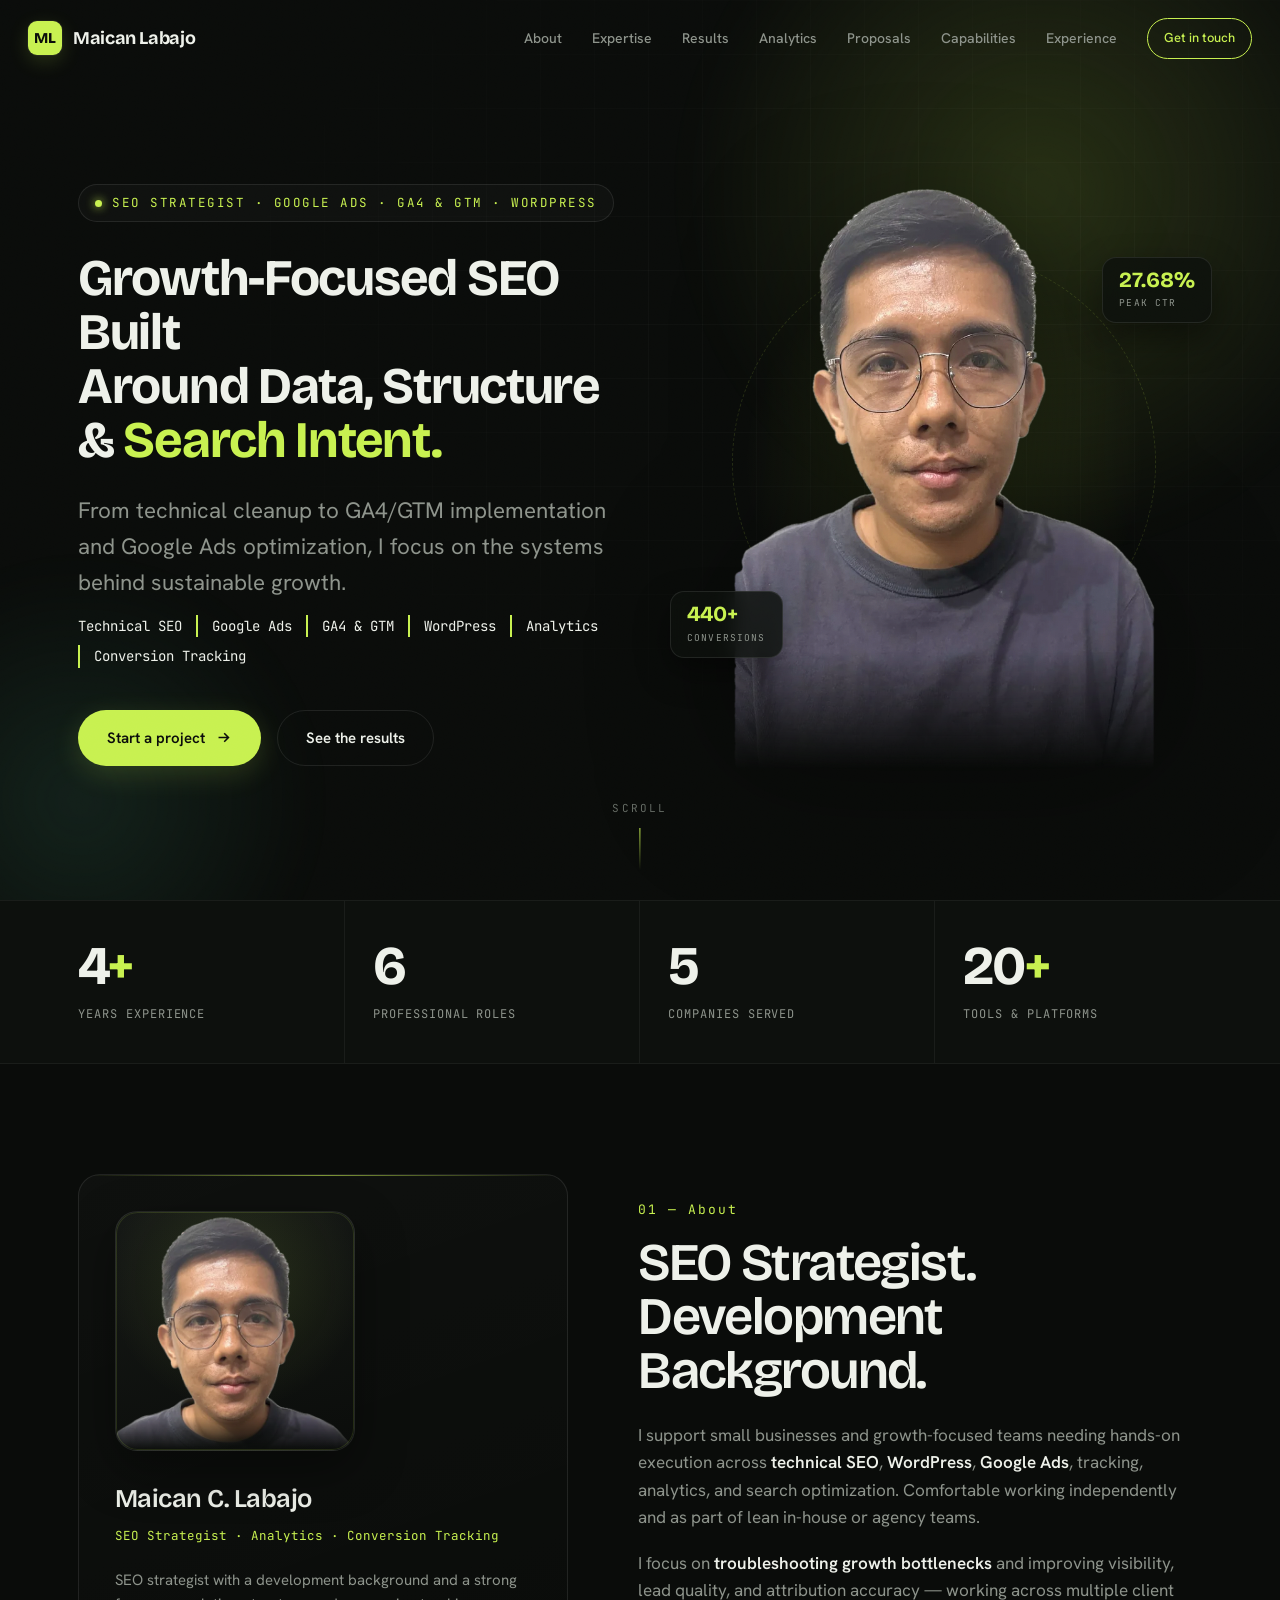
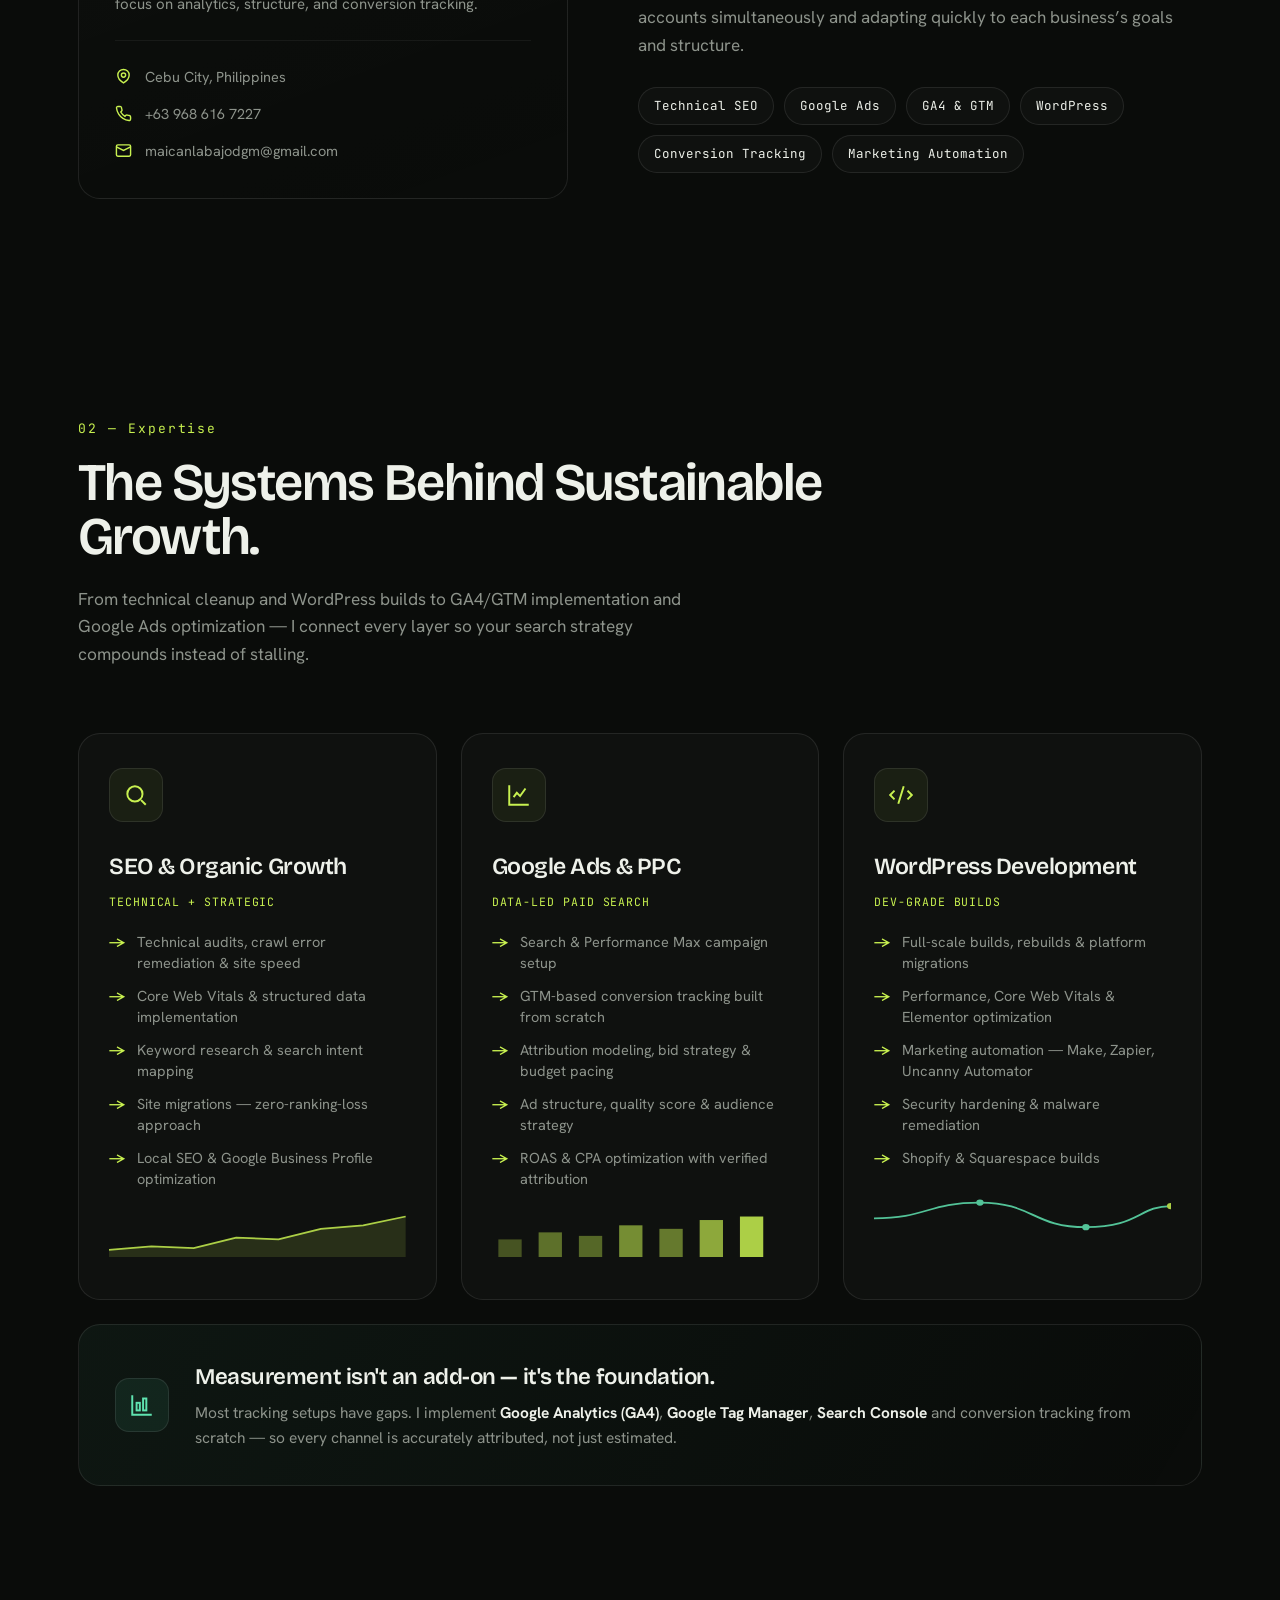
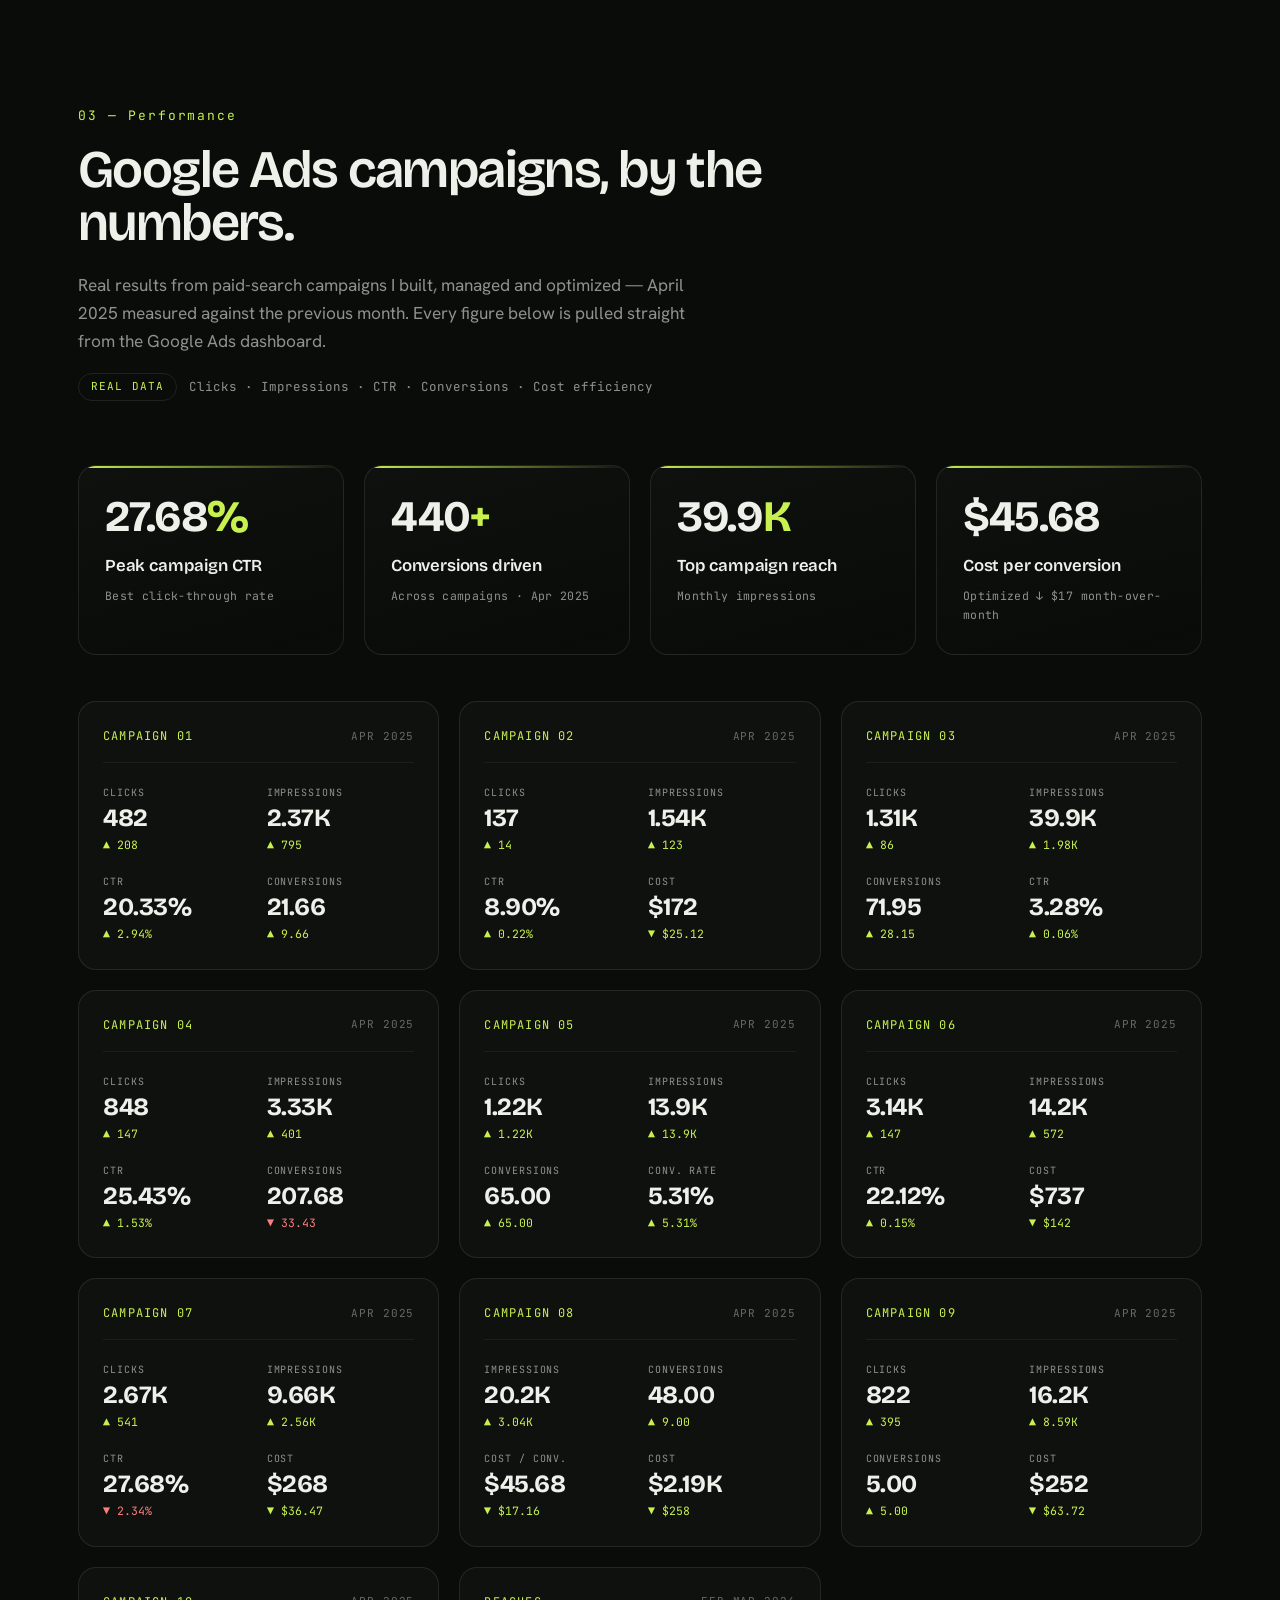
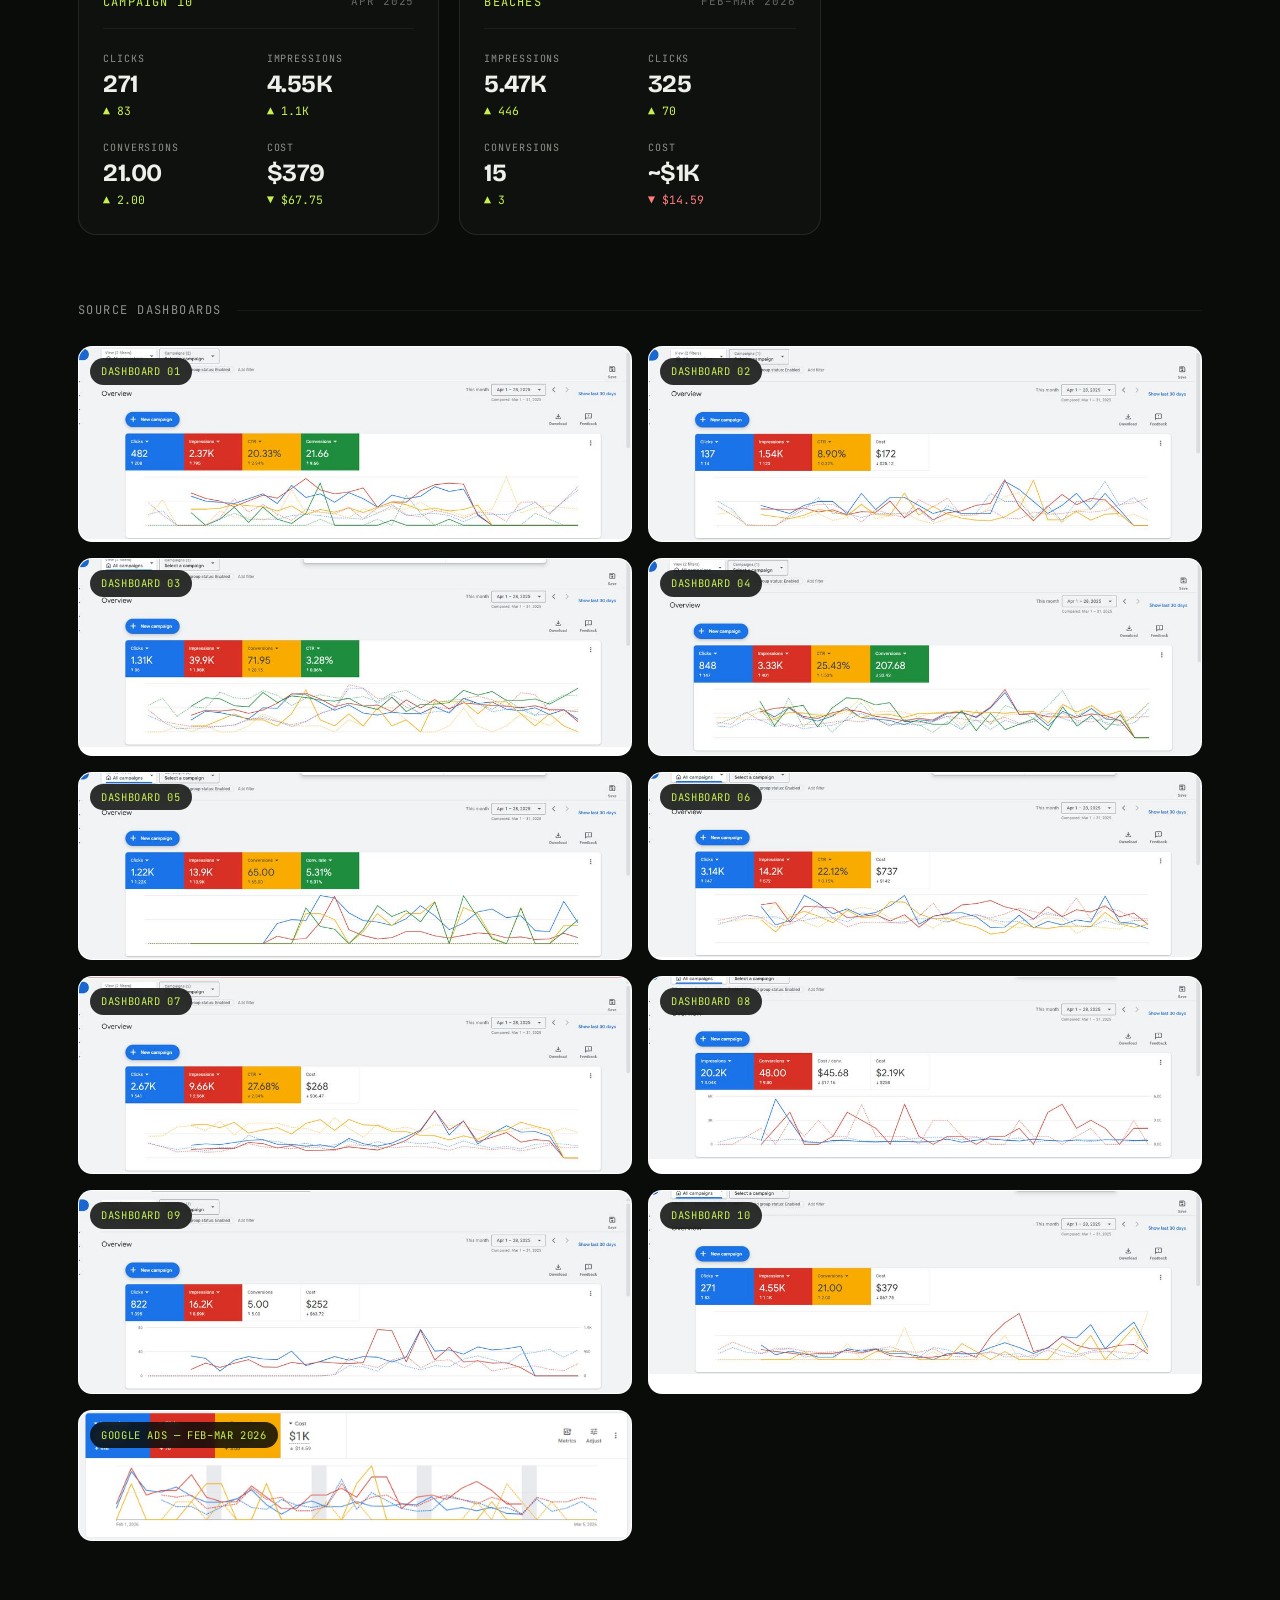
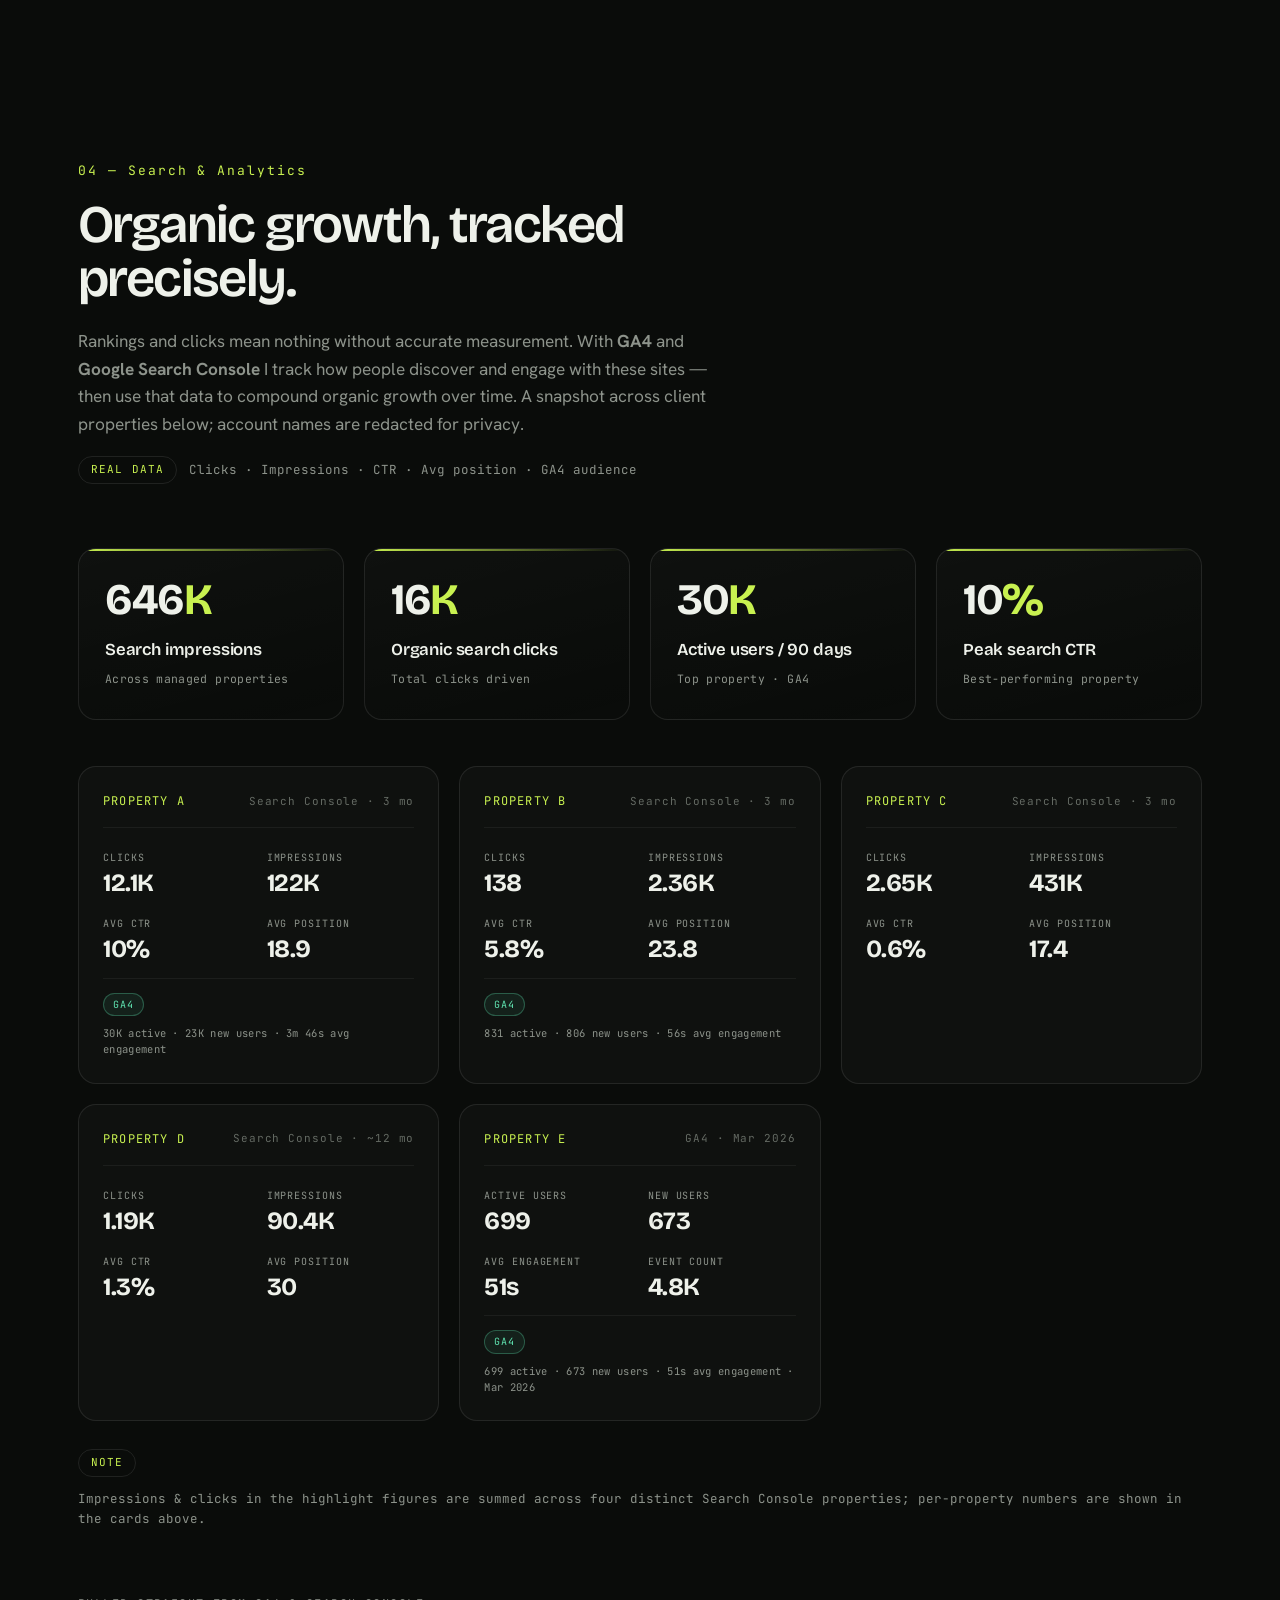
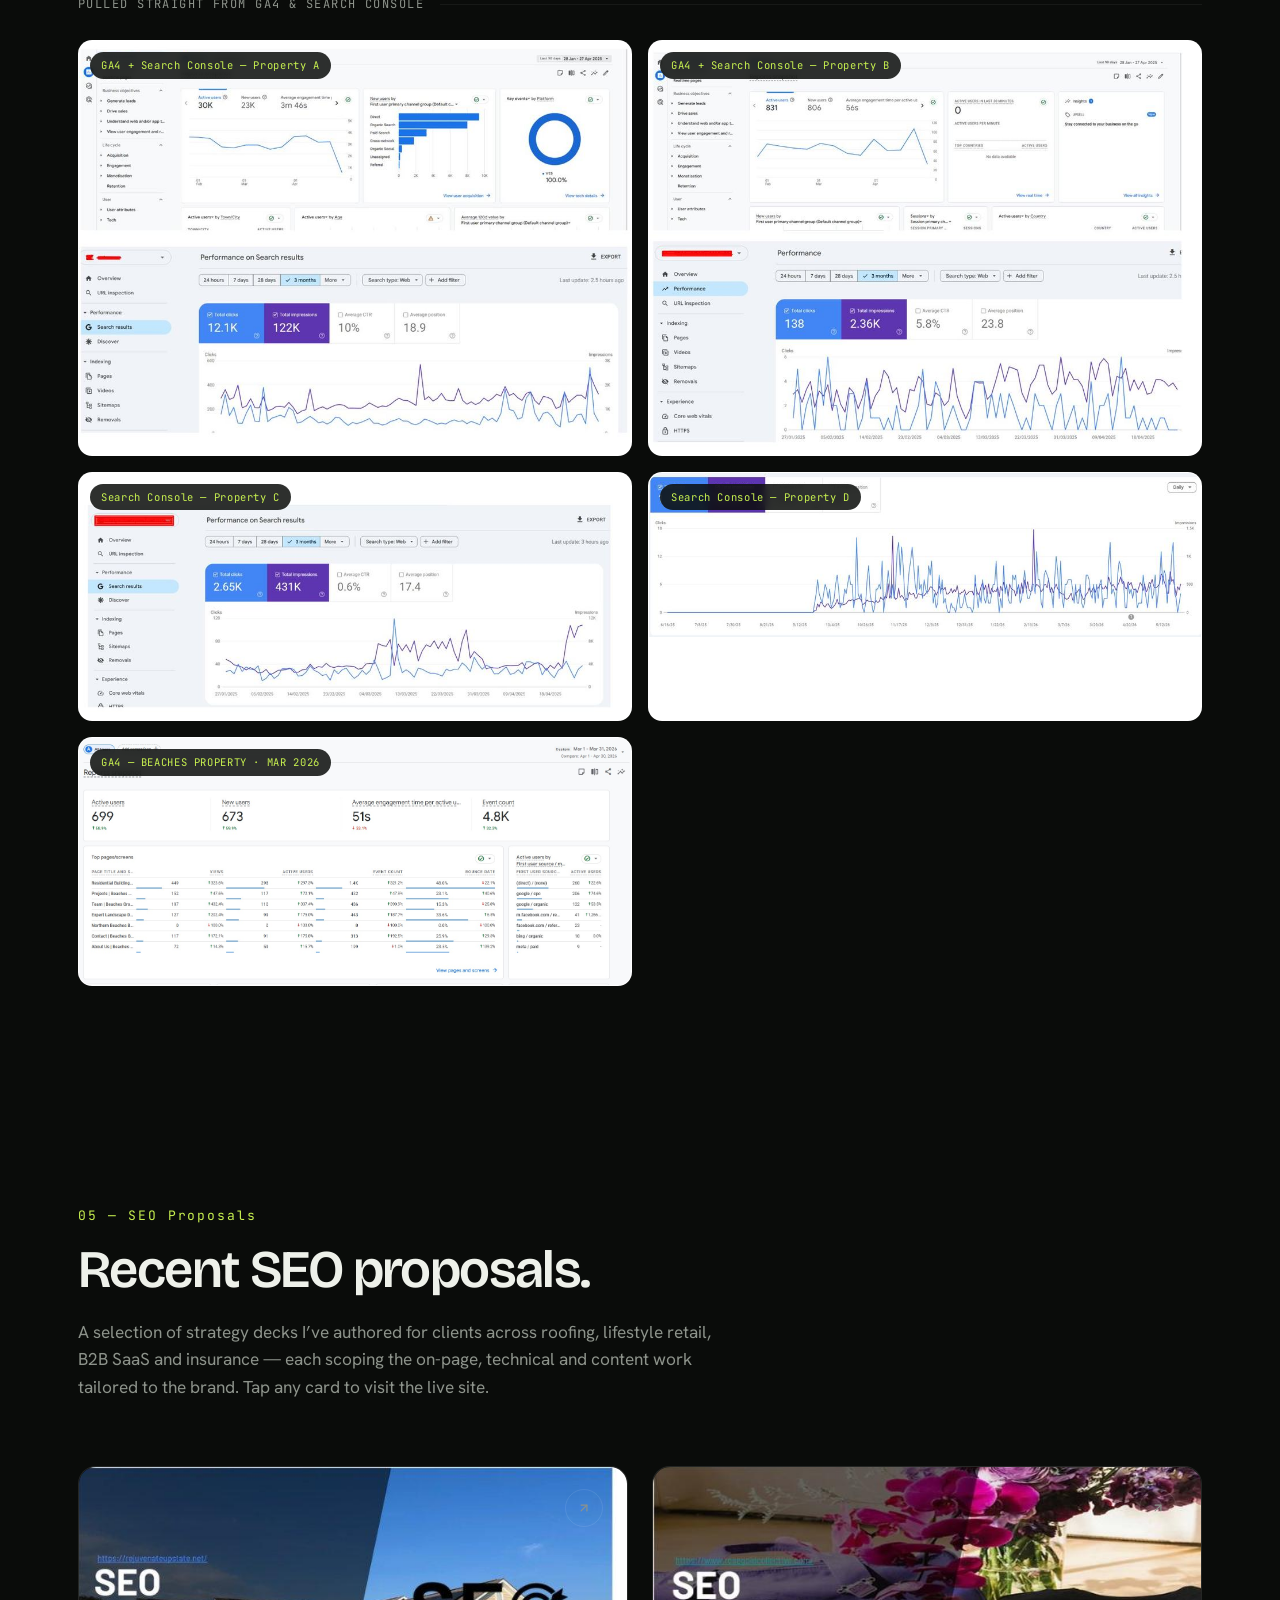
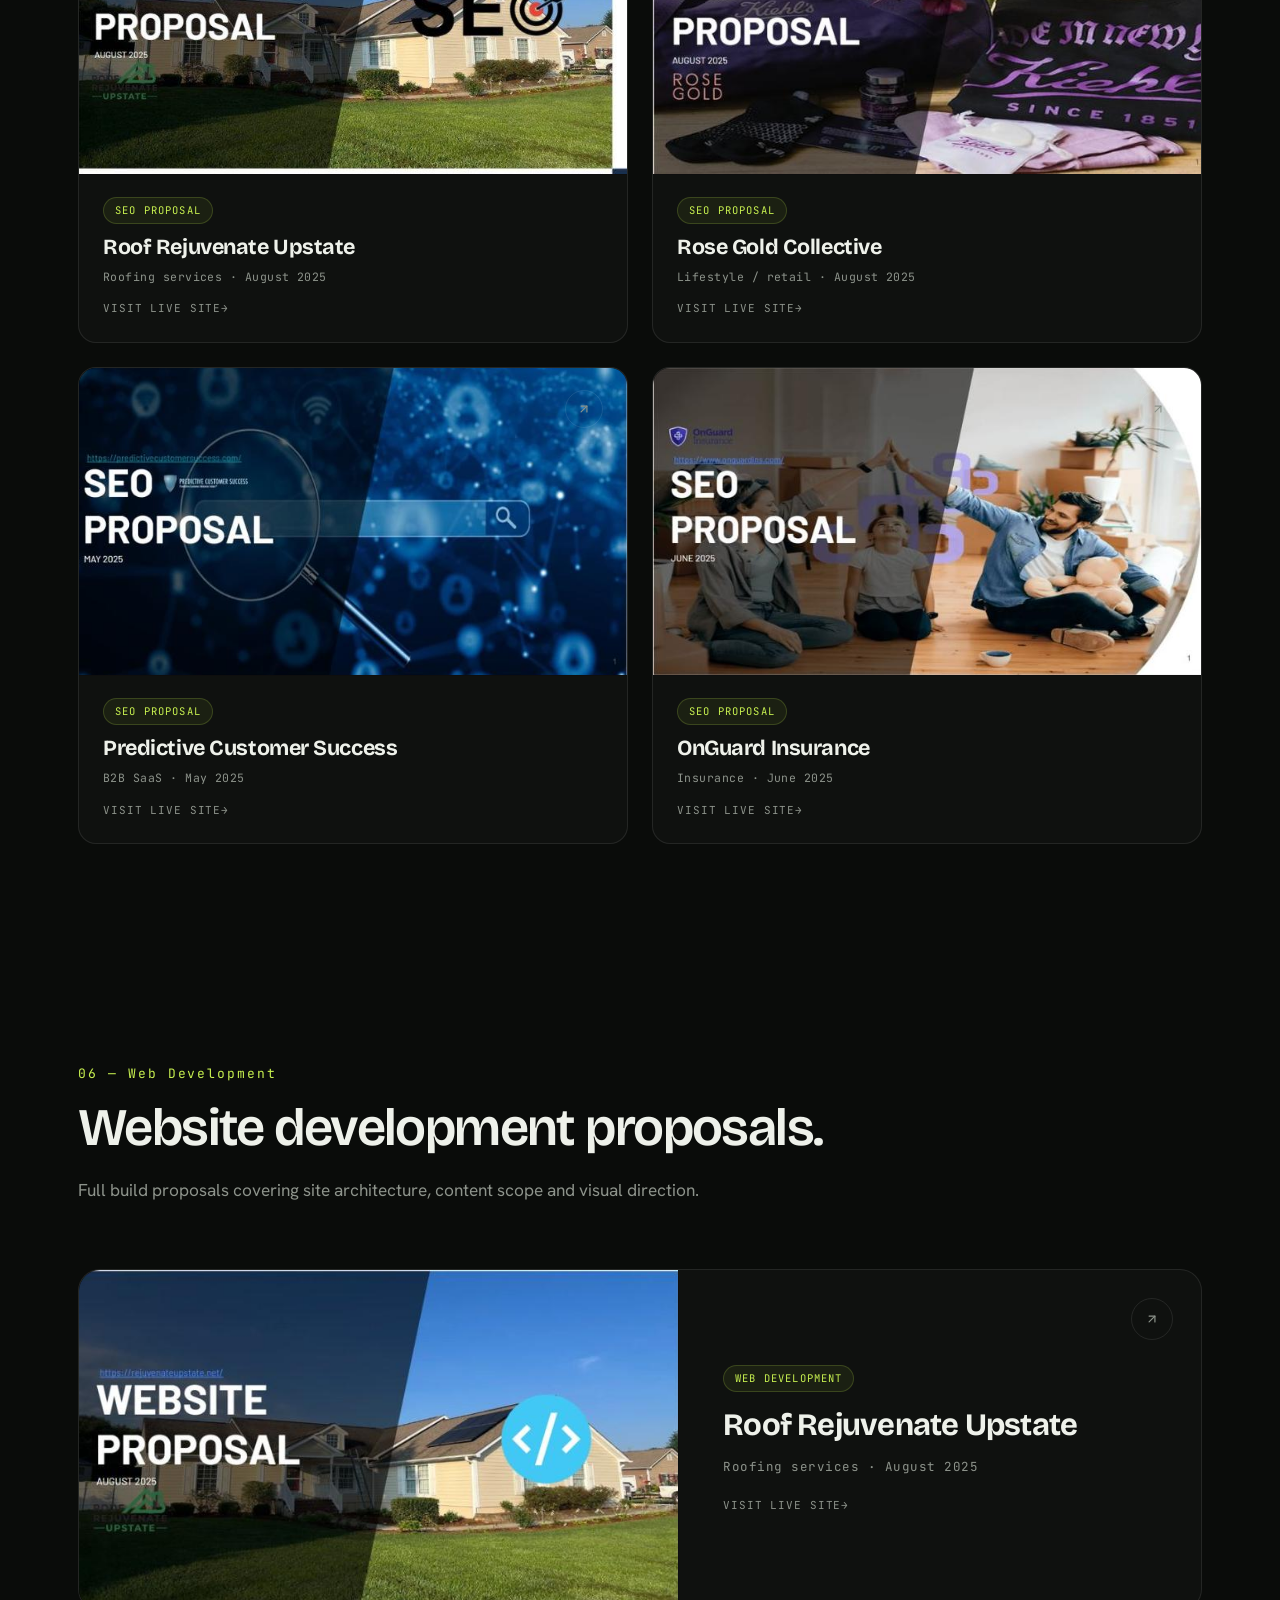
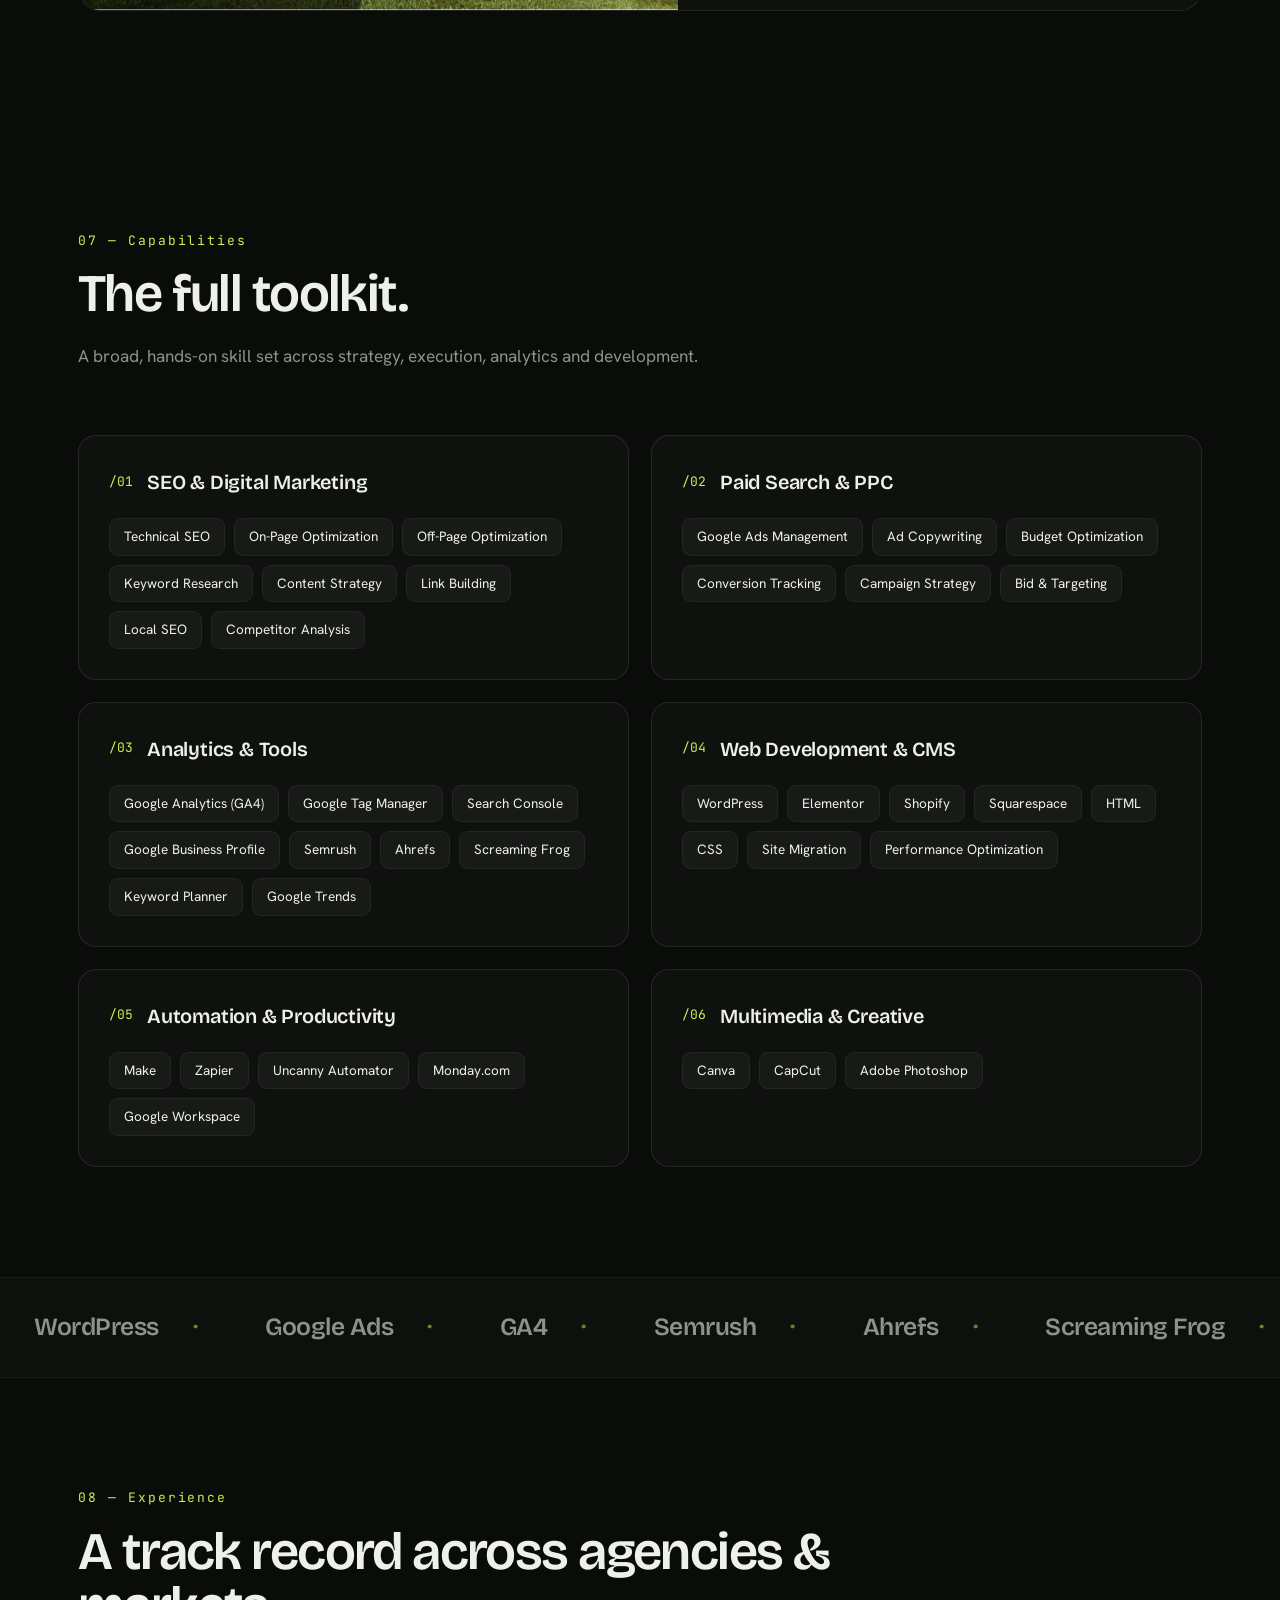
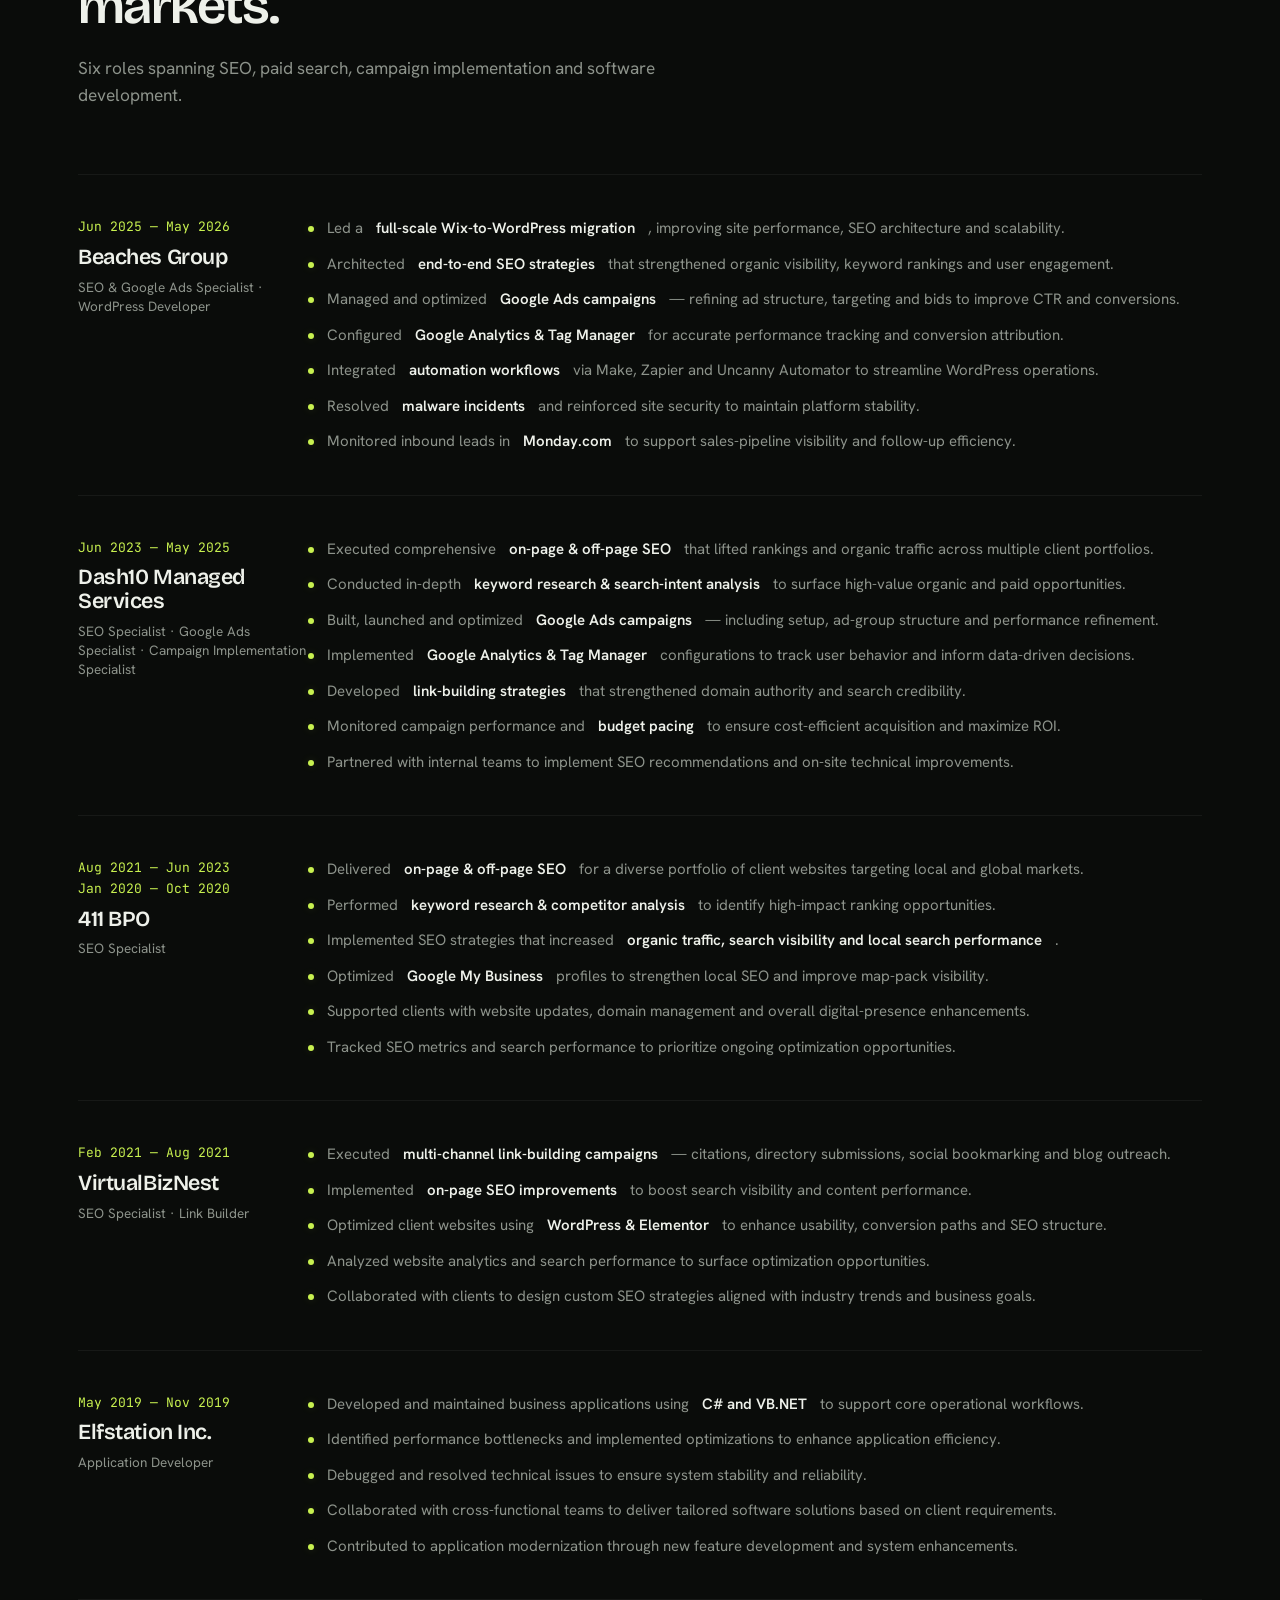
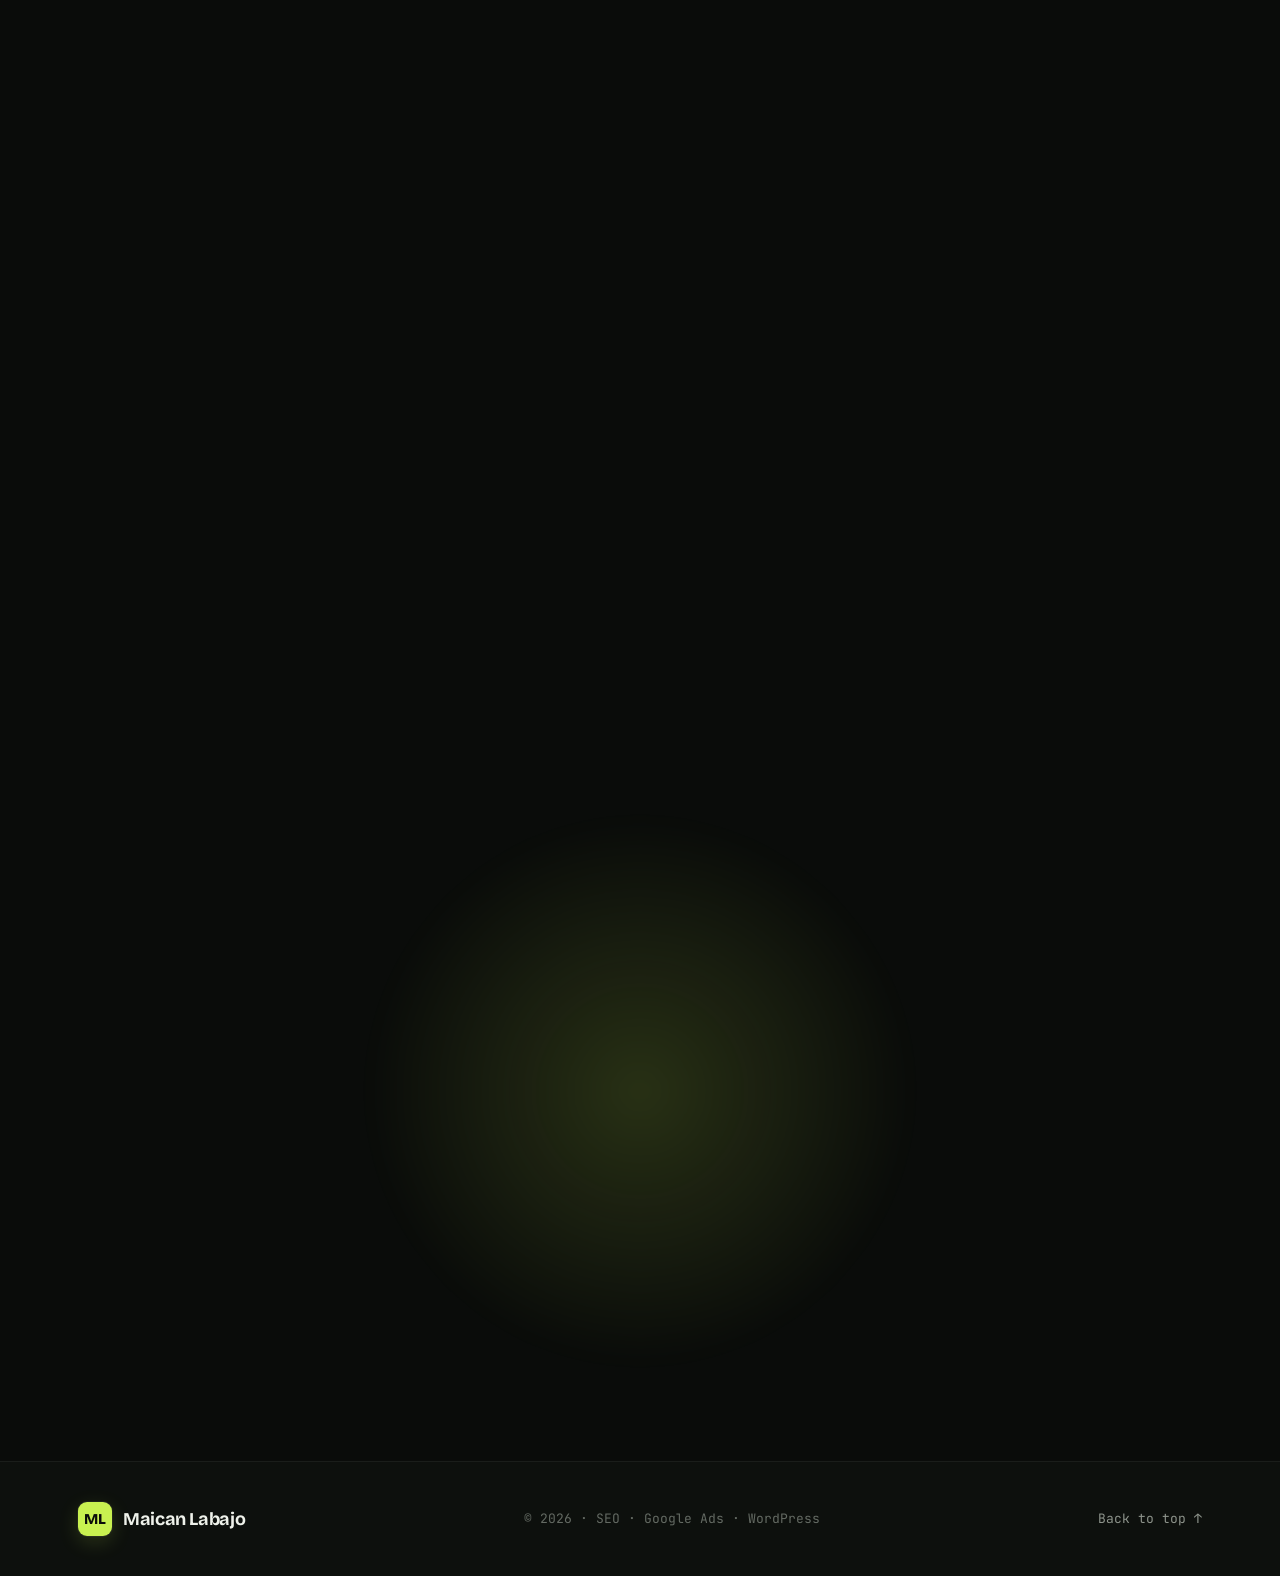
==== commit f2b35a3e: "Add files via upload" ====
--- a/index.html
+++ b/index.html
@@ -1,1452 +1,1059 @@
-<!DOCTYPE html>
-<html lang="en">
-<head>
-<meta charset="UTF-8" />
-<meta name="viewport" content="width=device-width, initial-scale=1.0" />
-<title>Maican Labajo — SEO · Google Ads · WordPress Portfolio</title>
-<meta name="description" content="Portfolio of Maican C. Labajo — SEO Specialist, Google Ads Specialist and WordPress Developer. 4+ years driving organic growth, paid search performance and high-converting websites." />
-<link rel="preconnect" href="https://fonts.googleapis.com">
-<link rel="preconnect" href="https://fonts.gstatic.com" crossorigin>
-<link href="https://fonts.googleapis.com/css2?family=Bricolage+Grotesque:opsz,wght@12..96,400..800&family=Hanken+Grotesk:wght@300;400;500;600;700&family=JetBrains+Mono:wght@400;500;700&display=swap" rel="stylesheet">
-<style>
-  :root{
-    --bg:#0a0c0a;
-    --bg-2:#0d100d;
-    --surface:#12161200;
-    --card:rgba(255,255,255,0.025);
-    --card-hover:rgba(255,255,255,0.045);
-    --line:rgba(255,255,255,0.09);
-    --line-soft:rgba(255,255,255,0.055);
-    --text:#eef1ea;
-    --muted:#8d938b;
-    --muted-2:#646a63;
-    --accent:#c8f150;
-    --accent-deep:#a9d62f;
-    --accent-2:#5fe3b0;
-    --glow:rgba(200,241,80,0.16);
-    --maxw:1180px;
-    --ease:cubic-bezier(.16,1,.3,1);
-  }
-  *{margin:0;padding:0;box-sizing:border-box}
-  html{scroll-behavior:smooth}
-  body{
-    background:var(--bg);
-    color:var(--text);
-    font-family:"Hanken Grotesk",sans-serif;
-    font-size:17px;
-    line-height:1.6;
-    -webkit-font-smoothing:antialiased;
-    overflow-x:hidden;
-    position:relative;
-  }
-  /* grain overlay */
-  body::after{
-    content:"";
-    position:fixed;inset:0;
-    pointer-events:none;z-index:9999;
-    opacity:.04;
-    background-image:url("data:image/svg+xml,%3Csvg xmlns='http://www.w3.org/2000/svg' width='200' height='200'%3E%3Cfilter id='n'%3E%3CfeTurbulence type='fractalNoise' baseFrequency='0.85' numOctaves='3'/%3E%3C/filter%3E%3Crect width='100%25' height='100%25' filter='url(%23n)'/%3E%3C/svg%3E");
-    mix-blend-mode:overlay;
-  }
-  ::selection{background:var(--accent);color:#0a0c0a}
-  a{color:inherit;text-decoration:none}
-  .mono{font-family:"JetBrains Mono",monospace}
-  .wrap{max-width:var(--maxw);margin:0 auto;padding:0 28px}
-  .accent{color:var(--accent)}
-
-  /* ---------- NAV ---------- */
-  nav{
-    position:fixed;top:0;left:0;right:0;z-index:100;
-    display:flex;align-items:center;justify-content:space-between;
-    padding:18px 28px;
-    backdrop-filter:blur(0px);
-    transition:background .4s var(--ease),backdrop-filter .4s var(--ease),padding .4s var(--ease),border-color .4s;
-    border-bottom:1px solid transparent;
-  }
-  nav.scrolled{
-    background:rgba(10,12,10,.72);
-    backdrop-filter:blur(14px) saturate(140%);
-    border-bottom:1px solid var(--line-soft);
-    padding:12px 28px;
-  }
-  .logo{display:flex;align-items:center;gap:11px;font-family:"Bricolage Grotesque";font-weight:700;font-size:18px;letter-spacing:-.02em}
-  .logo .mark{
-    width:34px;height:34px;border-radius:9px;
-    background:var(--accent);color:#0a0c0a;
-    display:grid;place-items:center;
-    font-size:15px;font-weight:800;
-    box-shadow:0 0 0 1px rgba(255,255,255,.05), 0 6px 20px var(--glow);
-  }
-  .nav-links{display:flex;gap:30px;align-items:center}
-  .nav-links a{font-size:14px;color:var(--muted);font-weight:500;transition:color .25s;position:relative}
-  .nav-links a:hover{color:var(--text)}
-  .nav-links a::after{content:"";position:absolute;left:0;bottom:-5px;height:1.5px;width:0;background:var(--accent);transition:width .3s var(--ease)}
-  .nav-links a:hover::after{width:100%}
-  .nav-cta{
-    border:1px solid var(--accent);color:var(--accent)!important;
-    padding:9px 16px;border-radius:50px;font-size:13px!important;font-weight:600;
-    transition:all .3s var(--ease)!important;
-  }
-  .nav-cta:hover{background:var(--accent);color:#0a0c0a!important;box-shadow:0 6px 22px var(--glow)}
-  .nav-cta::after{display:none}
-  .burger{display:none;flex-direction:column;gap:5px;cursor:pointer;background:none;border:none;padding:6px}
-  .burger span{width:24px;height:2px;background:var(--text);border-radius:2px;transition:.3s}
-
-  /* ---------- HERO ---------- */
-  header{
-    position:relative;
-    min-height:100vh;
-    display:flex;align-items:center;
-    padding:140px 0 90px;
-    overflow:hidden;
-  }
-  .hero-grid{
-    position:absolute;inset:0;z-index:0;
-    background-image:
-      linear-gradient(var(--line-soft) 1px,transparent 1px),
-      linear-gradient(90deg,var(--line-soft) 1px,transparent 1px);
-    background-size:54px 54px;
-    -webkit-mask-image:radial-gradient(ellipse 80% 70% at 70% 35%,#000 10%,transparent 75%);
-            mask-image:radial-gradient(ellipse 80% 70% at 70% 35%,#000 10%,transparent 75%);
-    opacity:.5;
-  }
-  .hero-glow{
-    position:absolute;z-index:0;
-    width:780px;height:780px;border-radius:50%;
-    top:-200px;right:-150px;
-    background:radial-gradient(circle,var(--glow),transparent 65%);
-    filter:blur(20px);
-  }
-  .hero-glow.two{
-    width:520px;height:520px;left:-180px;bottom:-160px;top:auto;right:auto;
-    background:radial-gradient(circle,rgba(95,227,176,.10),transparent 65%);
-  }
-  .hero-inner{position:relative;z-index:2;width:100%}
-  .eyebrow{
-    display:inline-flex;align-items:center;gap:10px;
-    font-family:"JetBrains Mono";font-size:12.5px;letter-spacing:.12em;
-    text-transform:uppercase;color:var(--accent);
-    border:1px solid var(--line);border-radius:50px;
-    padding:8px 16px;margin-bottom:30px;
-    background:var(--card);
-  }
-  .eyebrow .dot{width:7px;height:7px;border-radius:50%;background:var(--accent);box-shadow:0 0 10px var(--accent);animation:pulse 2s infinite}
-  @keyframes pulse{0%,100%{opacity:1;transform:scale(1)}50%{opacity:.4;transform:scale(.8)}}
-  h1.hero-title{
-    font-family:"Bricolage Grotesque";
-    font-weight:700;
-    font-size:clamp(3rem,8.5vw,7rem);
-    line-height:.95;
-    letter-spacing:-.035em;
-    margin-bottom:26px;
-  }
-  h1.hero-title .line{display:block;overflow:hidden}
-  h1.hero-title em{font-style:normal;color:var(--accent);position:relative}
-  .hero-sub{
-    font-size:clamp(1.05rem,2vw,1.4rem);
-    color:var(--muted);max-width:600px;
-    font-weight:400;margin-bottom:14px;
-  }
-  .hero-roles{
-    font-family:"JetBrains Mono";font-size:14px;color:var(--text);
-    display:flex;flex-wrap:wrap;gap:8px 0;align-items:center;
-    margin-bottom:42px;
-  }
-  .hero-roles span{padding:0 14px;border-left:2px solid var(--accent)}
-  .hero-roles span:first-child{padding-left:0;border-left:none}
-  .hero-actions{display:flex;gap:16px;flex-wrap:wrap}
-  .btn{
-    display:inline-flex;align-items:center;gap:10px;
-    padding:15px 28px;border-radius:50px;font-weight:600;font-size:15px;
-    transition:all .35s var(--ease);cursor:pointer;border:1px solid transparent;
-  }
-  .btn-primary{background:var(--accent);color:#0a0c0a;box-shadow:0 8px 28px var(--glow)}
-  .btn-primary:hover{transform:translateY(-3px);box-shadow:0 14px 38px var(--glow)}
-  .btn-ghost{border-color:var(--line);color:var(--text)}
-  .btn-ghost:hover{border-color:var(--accent);color:var(--accent);transform:translateY(-3px)}
-  .btn svg{width:17px;height:17px}
-  .scroll-hint{
-    position:absolute;bottom:30px;left:50%;transform:translateX(-50%);
-    z-index:2;font-family:"JetBrains Mono";font-size:11px;letter-spacing:.2em;
-    color:var(--muted-2);text-transform:uppercase;display:flex;flex-direction:column;align-items:center;gap:10px;
-  }
-  .scroll-hint .bar{width:1px;height:42px;background:linear-gradient(var(--accent),transparent);animation:drop 2s infinite}
-  @keyframes drop{0%{transform:scaleY(0);transform-origin:top}50%{transform:scaleY(1);transform-origin:top}51%{transform-origin:bottom}100%{transform:scaleY(0);transform-origin:bottom}}
-
-  /* ---------- STATS TICKER ---------- */
-  .stats{
-    border-top:1px solid var(--line-soft);
-    border-bottom:1px solid var(--line-soft);
-    background:var(--bg-2);
-    position:relative;z-index:3;
-  }
-  .stats-grid{display:grid;grid-template-columns:repeat(4,1fr)}
-  .stat{padding:38px 28px;border-right:1px solid var(--line-soft);position:relative}
-  .stat:last-child{border-right:none}
-  .stat .num{font-family:"Bricolage Grotesque";font-weight:700;font-size:clamp(2.4rem,4.5vw,3.4rem);letter-spacing:-.03em;line-height:1;color:var(--text)}
-  .stat .num .accent{color:var(--accent)}
-  .stat .label{font-family:"JetBrains Mono";font-size:12px;color:var(--muted);text-transform:uppercase;letter-spacing:.08em;margin-top:12px}
-
-  /* ---------- SECTIONS ---------- */
-  section{padding:110px 0;position:relative}
-  .sec-head{margin-bottom:64px;max-width:760px}
-  .sec-num{font-family:"JetBrains Mono";font-size:13px;color:var(--accent);letter-spacing:.15em;display:block;margin-bottom:16px}
-  h2{font-family:"Bricolage Grotesque";font-weight:600;font-size:clamp(2rem,5vw,3.3rem);letter-spacing:-.03em;line-height:1.02}
-  .sec-head p{color:var(--muted);margin-top:22px;font-size:1.08rem;max-width:640px}
-
-  /* ABOUT */
-  .about{display:grid;grid-template-columns:1fr 1.15fr;gap:70px;align-items:center}
-  .about-card{
-    border:1px solid var(--line);border-radius:22px;padding:36px;
-    background:linear-gradient(160deg,var(--card),transparent);
-    position:relative;overflow:hidden;
-  }
-  .about-card::before{content:"";position:absolute;top:0;left:0;right:0;height:1px;background:linear-gradient(90deg,transparent,var(--accent),transparent);opacity:.6}
-  .portrait-mono{
-    width:150px;height:150px;border-radius:20px;
-    background:linear-gradient(140deg,var(--accent),var(--accent-2));
-    color:#0a0c0a;display:grid;place-items:center;
-    font-family:"Bricolage Grotesque";font-weight:800;font-size:54px;letter-spacing:-.04em;
-    margin-bottom:28px;box-shadow:0 18px 50px var(--glow);
-  }
-  .about-card h3{font-family:"Bricolage Grotesque";font-size:1.6rem;font-weight:600;letter-spacing:-.02em;margin-bottom:6px}
-  .about-card .tag{font-family:"JetBrains Mono";font-size:12.5px;color:var(--accent);margin-bottom:22px}
-  .about-meta{display:flex;flex-direction:column;gap:14px;margin-top:24px;border-top:1px solid var(--line-soft);padding-top:24px}
-  .about-meta div{display:flex;align-items:center;gap:13px;font-size:14.5px;color:var(--muted)}
-  .about-meta svg{width:17px;height:17px;color:var(--accent);flex-shrink:0}
-  .about-text h2{margin-bottom:24px}
-  .about-text p{color:var(--muted);margin-bottom:18px;font-size:1.07rem}
-  .about-text strong{color:var(--text);font-weight:600}
-  .pill-row{display:flex;flex-wrap:wrap;gap:10px;margin-top:28px}
-  .pill{font-family:"JetBrains Mono";font-size:12.5px;padding:8px 15px;border:1px solid var(--line);border-radius:50px;color:var(--text);background:var(--card);transition:.3s}
-  .pill:hover{border-color:var(--accent);color:var(--accent)}
-
-  /* EXPERTISE PILLARS */
-  .pillars{display:grid;grid-template-columns:repeat(3,1fr);gap:24px}
-  .pillar{
-    border:1px solid var(--line);border-radius:22px;padding:34px 30px;
-    background:var(--card);position:relative;overflow:hidden;
-    transition:all .45s var(--ease);
-  }
-  .pillar:hover{transform:translateY(-7px);border-color:var(--line);background:var(--card-hover)}
-  .pillar:hover .pill-glow{opacity:1}
-  .pill-glow{position:absolute;top:-60px;right:-60px;width:180px;height:180px;border-radius:50%;background:radial-gradient(circle,var(--glow),transparent 70%);opacity:0;transition:opacity .5s}
-  .pillar .icon{
-    width:54px;height:54px;border-radius:14px;border:1px solid var(--line);
-    display:grid;place-items:center;margin-bottom:26px;
-    background:rgba(200,241,80,.06);color:var(--accent);
-  }
-  .pillar .icon svg{width:26px;height:26px}
-  .pillar h3{font-family:"Bricolage Grotesque";font-size:1.45rem;font-weight:600;letter-spacing:-.02em;margin-bottom:8px}
-  .pillar .sub{font-family:"JetBrains Mono";font-size:11.5px;color:var(--accent);text-transform:uppercase;letter-spacing:.08em;margin-bottom:20px}
-  .pillar ul{list-style:none;display:flex;flex-direction:column;gap:12px}
-  .pillar li{display:flex;gap:11px;font-size:14.5px;color:var(--muted);line-height:1.45}
-  .pillar li::before{content:"→";color:var(--accent);flex-shrink:0;font-weight:700}
-  .spark{margin-top:24px;opacity:.85}
-
-  /* CAPABILITIES MATRIX */
-  .matrix{display:grid;grid-template-columns:repeat(2,1fr);gap:22px}
-  .cap{border:1px solid var(--line);border-radius:18px;padding:30px;background:var(--card);transition:.4s var(--ease)}
-  .cap:hover{border-color:var(--line);background:var(--card-hover)}
-  .cap-top{display:flex;align-items:center;gap:14px;margin-bottom:20px}
-  .cap-num{font-family:"JetBrains Mono";font-size:13px;color:var(--accent)}
-  .cap h3{font-family:"Bricolage Grotesque";font-size:1.25rem;font-weight:600;letter-spacing:-.01em}
-  .chips{display:flex;flex-wrap:wrap;gap:9px}
-  .chip{font-size:13.5px;padding:7px 14px;border-radius:9px;background:rgba(255,255,255,.04);border:1px solid var(--line-soft);color:var(--text);transition:.25s}
-  .chip:hover{border-color:var(--accent);color:var(--accent);background:rgba(200,241,80,.05)}
-
-  /* TOOLS MARQUEE */
-  .tools-band{border-top:1px solid var(--line-soft);border-bottom:1px solid var(--line-soft);padding:0;overflow:hidden;background:var(--bg-2)}
-  .marquee{display:flex;white-space:nowrap;will-change:transform}
-  .marquee-track{display:flex;align-items:center;animation:scroll 36s linear infinite}
-  .marquee:hover .marquee-track{animation-play-state:paused}
-  @keyframes scroll{to{transform:translateX(-50%)}}
-  .marquee-track span{
-    font-family:"Bricolage Grotesque";font-weight:600;font-size:1.55rem;
-    padding:30px 34px;color:var(--muted);letter-spacing:-.02em;display:flex;align-items:center;gap:34px;transition:color .3s;
-  }
-  .marquee-track span:hover{color:var(--accent)}
-  .marquee-track span::after{content:"·";color:var(--accent);opacity:.5}
-
-  /* TIMELINE */
-  .timeline{position:relative;padding-left:0}
-  .tl-item{
-    display:grid;grid-template-columns:230px 1fr;gap:0;
-    border-top:1px solid var(--line-soft);
-    padding:42px 0;position:relative;transition:.4s;
-  }
-  .tl-item:last-child{border-bottom:1px solid var(--line-soft)}
-  .tl-item:hover{background:linear-gradient(90deg,rgba(200,241,80,.025),transparent)}
-  .tl-meta .date{font-family:"JetBrains Mono";font-size:13px;color:var(--accent);margin-bottom:8px;display:block}
-  .tl-meta .company{font-family:"Bricolage Grotesque";font-size:1.35rem;font-weight:600;letter-spacing:-.02em;line-height:1.1}
-  .tl-meta .role{font-size:13.5px;color:var(--muted);margin-top:8px;line-height:1.4}
-  .tl-body ul{list-style:none;display:flex;flex-direction:column;gap:13px}
-  .tl-body li{display:flex;gap:13px;font-size:15px;color:var(--muted);line-height:1.5}
-  .tl-body li::before{content:"";width:6px;height:6px;border-radius:50%;background:var(--accent);margin-top:9px;flex-shrink:0;box-shadow:0 0 8px var(--glow)}
-  .tl-body li b{color:var(--text);font-weight:600}
-
-  /* EDU + INTERESTS */
-  .duo{display:grid;grid-template-columns:1.3fr 1fr;gap:24px}
-  .panel{border:1px solid var(--line);border-radius:22px;padding:40px;background:var(--card);position:relative;overflow:hidden}
-  .panel h3{font-family:"Bricolage Grotesque";font-size:1.7rem;font-weight:600;letter-spacing:-.02em;margin-bottom:6px}
-  .panel .sub{font-family:"JetBrains Mono";font-size:12px;color:var(--accent);text-transform:uppercase;letter-spacing:.1em;margin-bottom:30px}
-  .edu-deg{font-size:1.15rem;color:var(--text);font-weight:600;margin-bottom:6px}
-  .edu-school{color:var(--muted);font-size:15px}
-  .edu-year{font-family:"JetBrains Mono";font-size:13px;color:var(--accent);margin-top:18px;display:inline-block;border:1px solid var(--line);padding:6px 14px;border-radius:50px}
-  .interests{display:flex;flex-wrap:wrap;gap:12px;margin-top:6px}
-  .interest{display:flex;align-items:center;gap:10px;font-size:15px;color:var(--text);padding:12px 18px;border:1px solid var(--line);border-radius:14px;background:rgba(255,255,255,.02);transition:.3s}
-  .interest:hover{border-color:var(--accent);color:var(--accent);transform:translateY(-3px)}
-  .interest svg{width:18px;height:18px;color:var(--accent)}
-
-  /* CONTACT */
-  .contact{text-align:center;position:relative;overflow:hidden}
-  .contact .glow-c{position:absolute;width:600px;height:600px;border-radius:50%;top:50%;left:50%;transform:translate(-50%,-50%);background:radial-gradient(circle,var(--glow),transparent 65%);z-index:0;filter:blur(10px)}
-  .contact-inner{position:relative;z-index:2}
-  .contact h2{font-size:clamp(2.4rem,6vw,4.5rem);margin-bottom:24px}
-  .contact p{color:var(--muted);max-width:520px;margin:0 auto 40px;font-size:1.1rem}
-  .contact-methods{display:flex;flex-wrap:wrap;justify-content:center;gap:16px;margin-bottom:50px}
-  .cmethod{display:flex;align-items:center;gap:11px;padding:14px 22px;border:1px solid var(--line);border-radius:50px;font-size:15px;font-family:"JetBrains Mono";font-size:14px;transition:.3s var(--ease);background:var(--card)}
-  .cmethod:hover{border-color:var(--accent);color:var(--accent);transform:translateY(-3px)}
-  .cmethod svg{width:17px;height:17px;color:var(--accent)}
-  .cmethod:hover svg{color:var(--accent)}
-
-  /* FOOTER */
-  footer{border-top:1px solid var(--line-soft);padding:40px 0;background:var(--bg-2)}
-  .foot{display:flex;align-items:center;justify-content:space-between;flex-wrap:wrap;gap:18px}
-  .foot .mono{font-size:13px;color:var(--muted-2)}
-  .foot a{color:var(--muted);font-size:13px;font-family:"JetBrains Mono";transition:.3s}
-  .foot a:hover{color:var(--accent)}
-
-  /* REVEAL ANIM */
-  .reveal{opacity:0;transform:translateY(38px);transition:opacity .9s var(--ease),transform .9s var(--ease)}
-  .reveal.in{opacity:1;transform:none}
-  .reveal.d1{transition-delay:.08s}.reveal.d2{transition-delay:.16s}.reveal.d3{transition-delay:.24s}.reveal.d4{transition-delay:.32s}
-
-  /* RESPONSIVE */
-  @media(max-width:920px){
-    .about{grid-template-columns:1fr;gap:40px}
-    .pillars{grid-template-columns:1fr}
-    .matrix{grid-template-columns:1fr}
-    .duo{grid-template-columns:1fr}
-    .stats-grid{grid-template-columns:repeat(2,1fr)}
-    .stat:nth-child(2){border-right:none}
-    .stat:nth-child(1),.stat:nth-child(2){border-bottom:1px solid var(--line-soft)}
-  }
-  @media(max-width:720px){
-    .nav-links{
-      position:fixed;top:0;right:0;height:100vh;width:75%;max-width:320px;
-      background:rgba(10,12,10,.97);backdrop-filter:blur(20px);
-      flex-direction:column;justify-content:center;gap:34px;
-      transform:translateX(100%);transition:transform .45s var(--ease);
-      border-left:1px solid var(--line);
-    }
-    .nav-links.open{transform:translateX(0)}
-    .nav-links a{font-size:20px}
-    .burger{display:flex}
-    .burger.open span:nth-child(1){transform:translateY(7px) rotate(45deg)}
-    .burger.open span:nth-child(2){opacity:0}
-    .burger.open span:nth-child(3){transform:translateY(-7px) rotate(-45deg)}
-    section{padding:80px 0}
-    .tl-item{grid-template-columns:1fr;gap:22px}
-    .hero-roles{flex-direction:column;align-items:flex-start}
-    .hero-roles span{border-left:none;padding:0;border-bottom:1px solid var(--line-soft);padding-bottom:6px;width:100%}
-  }
-  /* ---------- GOOGLE ADS RESULTS ---------- */
-  .ga-note{font-family:"JetBrains Mono";font-size:12.5px;color:var(--muted);margin-top:18px;display:flex;align-items:center;gap:12px;flex-wrap:wrap}
-  .ga-note .badge{color:var(--accent);border:1px solid var(--line);padding:4px 12px;border-radius:50px;font-size:11px;letter-spacing:.1em}
-  .ga-highlights{display:grid;grid-template-columns:repeat(4,1fr);gap:20px;margin-bottom:46px}
-  .ga-hl{border:1px solid var(--line);border-radius:18px;padding:30px 26px;background:linear-gradient(165deg,var(--card),transparent);position:relative;overflow:hidden}
-  .ga-hl::before{content:"";position:absolute;top:0;left:0;right:0;height:2px;background:linear-gradient(90deg,var(--accent),transparent)}
-  .ga-hl .hl-num{font-family:"Bricolage Grotesque";font-weight:700;font-size:clamp(2rem,3.4vw,2.9rem);letter-spacing:-.03em;line-height:1;color:var(--text)}
-  .ga-hl .hl-lbl{font-family:"Bricolage Grotesque";font-size:1.05rem;font-weight:600;margin-top:14px;color:var(--text);letter-spacing:-.01em}
-  .ga-hl .hl-sub{font-family:"JetBrains Mono";font-size:11.5px;color:var(--muted);margin-top:7px;letter-spacing:.03em}
-
-  .ga-grid{display:grid;grid-template-columns:repeat(auto-fill,minmax(312px,1fr));gap:20px}
-  .ga-card{border:1px solid var(--line);border-radius:18px;padding:25px 24px;background:var(--card);transition:transform .4s var(--ease),border-color .4s,background .4s}
-  .ga-card:hover{background:var(--card-hover);transform:translateY(-6px)}
-  .ga-card-top{display:flex;align-items:center;justify-content:space-between;margin-bottom:22px;padding-bottom:16px;border-bottom:1px solid var(--line-soft)}
-  .ga-tag{font-size:12px;color:var(--accent);letter-spacing:.1em}
-  .ga-period{font-size:11px;color:var(--muted-2);letter-spacing:.08em}
-  .ga-metrics{display:grid;grid-template-columns:1fr 1fr;gap:20px 16px}
-  .ga-cell{display:flex;flex-direction:column;gap:5px;min-width:0}
-  .ga-lbl{font-size:10px;color:var(--muted);text-transform:uppercase;letter-spacing:.09em}
-  .ga-val{font-family:"Bricolage Grotesque";font-weight:700;font-size:1.55rem;letter-spacing:-.02em;line-height:1;color:var(--text)}
-  .ga-delta{font-family:"JetBrains Mono";font-size:11.5px;display:flex;align-items:center;gap:5px}
-  .ga-delta.good{color:var(--accent)}
-  .ga-delta.bad{color:#ff7d7d}
-
-  .ga-proof-head{margin:66px 0 26px;display:flex;align-items:center;gap:16px}
-  .ga-proof-head .line{flex:1;height:1px;background:var(--line-soft)}
-  .ga-proof-head span{font-family:"JetBrains Mono";font-size:12px;color:var(--muted);letter-spacing:.12em;text-transform:uppercase}
-  .ga-proof{display:grid;grid-template-columns:repeat(2,1fr);gap:16px}
-  .ga-shot{position:relative;border:1px solid var(--line);border-radius:14px;overflow:hidden;cursor:zoom-in;background:#fff;transition:transform .4s var(--ease),border-color .4s,box-shadow .4s}
-  .ga-shot:hover{border-color:var(--accent);transform:translateY(-4px);box-shadow:0 18px 44px rgba(0,0,0,.45)}
-  .ga-shot img{width:100%;display:block}
-  .ga-shot figcaption{position:absolute;top:11px;left:11px;background:rgba(10,12,10,.85);color:var(--accent);font-size:10.5px;padding:5px 11px;border-radius:50px;backdrop-filter:blur(4px);letter-spacing:.06em}
-  .ga-lb{position:fixed;inset:0;z-index:1000;background:rgba(5,6,5,.93);backdrop-filter:blur(8px);display:none;align-items:center;justify-content:center;padding:28px;cursor:zoom-out}
-  .ga-lb.open{display:flex}
-  .ga-lb img{max-width:96%;max-height:92%;border-radius:12px;box-shadow:0 30px 80px rgba(0,0,0,.6)}
-  @media(max-width:920px){.ga-highlights{grid-template-columns:repeat(2,1fr)}.ga-proof{grid-template-columns:1fr}}
-  .an-ga4{margin-top:16px;padding-top:14px;border-top:1px solid var(--line-soft);font-family:"JetBrains Mono";font-size:10.5px;color:var(--muted);letter-spacing:.03em;display:flex;align-items:center;gap:9px;flex-wrap:wrap;line-height:1.55}
-  .an-ga4 .badge{color:var(--accent-2);border:1px solid rgba(95,227,176,.3);background:rgba(95,227,176,.08);padding:3px 9px;border-radius:50px;font-size:10px;letter-spacing:.1em;flex:none}
-
-  /* PROPOSALS */
-  .pp-grid{display:grid;grid-template-columns:repeat(2,1fr);gap:24px}
-  .pp-card{display:flex;flex-direction:column;border:1px solid var(--line);border-radius:18px;background:var(--card);overflow:hidden;text-decoration:none;color:inherit;transition:transform .4s var(--ease),border-color .4s,background .4s,box-shadow .4s;position:relative}
-  .pp-card:hover{transform:translateY(-6px);border-color:rgba(200,241,80,.32);background:var(--card-hover);box-shadow:0 24px 56px rgba(0,0,0,.42)}
-  .pp-thumb{position:relative;aspect-ratio:16/9;overflow:hidden;background:#000;border-bottom:1px solid var(--line-soft)}
-  .pp-thumb img{width:100%;height:100%;object-fit:cover;display:block;transition:transform .8s var(--ease)}
-  .pp-card:hover .pp-thumb img,.pp-feature:hover .pp-thumb img{transform:scale(1.04)}
-  .pp-meta{padding:22px 24px 24px;display:flex;flex-direction:column;gap:8px;position:relative}
-  .pp-tag{display:inline-flex;align-items:center;font-family:"JetBrains Mono";font-size:10.5px;color:var(--accent);background:rgba(200,241,80,.07);border:1px solid rgba(200,241,80,.18);padding:4px 11px;border-radius:50px;letter-spacing:.11em;align-self:flex-start;margin-bottom:2px}
-  .pp-name{font-family:"Bricolage Grotesque";font-weight:700;font-size:1.35rem;letter-spacing:-.02em;line-height:1.22;color:var(--text);margin:0}
-  .pp-sub{font-family:"JetBrains Mono";font-size:11.5px;color:var(--muted);letter-spacing:.04em}
-  .pp-visit{font-family:"JetBrains Mono";font-size:11px;color:var(--muted);letter-spacing:.08em;margin-top:6px;transition:color .4s,letter-spacing .4s;text-transform:uppercase}
-  .pp-visit::after{content:" \2192";display:inline-block;transition:transform .4s var(--ease)}
-  .pp-card:hover .pp-visit,.pp-feature:hover .pp-visit{color:var(--accent);letter-spacing:.12em}
-  .pp-card:hover .pp-visit::after,.pp-feature:hover .pp-visit::after{transform:translateX(5px)}
-  .pp-arrow{position:absolute;top:22px;right:24px;width:38px;height:38px;border-radius:50%;border:1px solid var(--line);display:flex;align-items:center;justify-content:center;color:var(--muted);transition:transform .4s var(--ease),border-color .4s,color .4s,background .4s;flex:none}
-  .pp-card:hover .pp-arrow,.pp-feature:hover .pp-arrow{border-color:var(--accent);color:var(--accent);background:rgba(200,241,80,.08);transform:translate(3px,-3px)}
-
-  .pp-feature{display:grid;grid-template-columns:1.15fr 1fr;gap:0;border:1px solid var(--line);border-radius:22px;background:var(--card);overflow:hidden;text-decoration:none;color:inherit;transition:transform .4s var(--ease),border-color .4s,background .4s,box-shadow .4s;position:relative}
-  .pp-feature:hover{transform:translateY(-4px);border-color:rgba(200,241,80,.32);background:var(--card-hover);box-shadow:0 30px 70px rgba(0,0,0,.45)}
-  .pp-feature .pp-thumb{aspect-ratio:auto;height:100%;border-bottom:0;border-right:1px solid var(--line-soft);min-height:340px}
-  .pp-feature .pp-meta{justify-content:center;padding:48px 44px;gap:14px}
-  .pp-feature .pp-name{font-size:1.95rem;letter-spacing:-.025em;line-height:1.12}
-  .pp-feature .pp-sub{font-size:12.5px}
-  .pp-feature .pp-arrow{top:28px;right:28px;width:42px;height:42px}
-
-  @media(max-width:880px){
-    .pp-grid{grid-template-columns:1fr}
-    .pp-feature{grid-template-columns:1fr}
-    .pp-feature .pp-thumb{aspect-ratio:16/9;border-right:0;border-bottom:1px solid var(--line-soft);min-height:0}
-    .pp-feature .pp-meta{padding:30px 24px 28px}
-    .pp-feature .pp-name{font-size:1.45rem}
-  }
-  /* ---------- HERO PORTRAIT ---------- */
-  .hero-inner{display:grid;grid-template-columns:1.04fr .96fr;gap:48px;align-items:center}
-  .hero-copy{min-width:0}
-  .hero-photo{position:relative;display:flex;align-items:flex-end;justify-content:center;min-height:540px}
-  .hero-photo img{position:relative;z-index:3;width:100%;max-width:438px;height:auto;display:block;filter:drop-shadow(0 36px 64px rgba(0,0,0,.55))}
-  .hero-stage{position:absolute;z-index:1;top:48%;left:50%;transform:translate(-50%,-50%);width:470px;height:470px;border-radius:50%;background:radial-gradient(circle,var(--glow),transparent 60%)}
-  .hero-ring{position:absolute;z-index:1;top:48%;left:50%;transform:translate(-50%,-50%);width:424px;height:424px;border-radius:50%;border:1px dashed rgba(200,241,80,.15)}
-  .hero-fcard{position:absolute;z-index:4;background:rgba(13,16,13,.82);border:1px solid var(--line);border-radius:14px;padding:12px 16px;backdrop-filter:blur(10px);box-shadow:0 14px 34px rgba(0,0,0,.45);animation:floaty 5s ease-in-out infinite}
-  .hero-fcard .fc-num{font-family:"Bricolage Grotesque";font-weight:700;font-size:1.35rem;line-height:1;color:var(--accent)}
-  .hero-fcard .fc-lbl{font-size:9.5px;color:var(--muted);letter-spacing:.12em;margin-top:4px}
-  .hero-fcard.tr{top:13%;right:-2%}
-  .hero-fcard.bl{bottom:19%;left:-3%;animation-delay:1.7s}
-  @keyframes floaty{0%,100%{transform:translateY(0)}50%{transform:translateY(-9px)}}
-
-  /* ---------- ABOUT PHOTO ---------- */
-  .about-photo{position:relative;width:100%;max-width:240px;aspect-ratio:1;border-radius:22px;overflow:hidden;margin-bottom:28px;border:1px solid var(--line);background:radial-gradient(circle at 50% 30%,rgba(200,241,80,.12),transparent 62%),linear-gradient(165deg,#161916,#0b0d0b);box-shadow:0 18px 50px rgba(0,0,0,.4)}
-  .about-photo::after{content:"";position:absolute;inset:0;border-radius:22px;box-shadow:inset 0 0 0 1px rgba(200,241,80,.13)}
-  .about-photo img{width:100%;height:100%;object-fit:cover;object-position:50% 8%}
-
-  @media(max-width:880px){
-    .hero-inner{grid-template-columns:1fr;gap:14px}
-    .hero-photo{order:2;min-height:auto;margin-top:20px}
-    .hero-photo img{max-width:290px}
-    .hero-stage{width:300px;height:300px}
-    .hero-ring{width:280px;height:280px}
-    .hero-fcard{display:none}
-  }
-</style>
-</head>
-<body>
-
-<!-- NAV -->
-<nav id="nav">
-  <a href="#top" class="logo"><span class="mark">ML</span> Maican Labajo</a>
-  <div class="nav-links" id="navLinks">
-    <a href="#about" onclick="closeMenu()">About</a>
-    <a href="#expertise" onclick="closeMenu()">Expertise</a>
-    <a href="#results" onclick="closeMenu()">Results</a>
-    <a href="#analytics" onclick="closeMenu()">Analytics</a>
-    <a href="#seo-proposals" onclick="closeMenu()">Proposals</a>
-    <a href="#skills" onclick="closeMenu()">Capabilities</a>
-    <a href="#experience" onclick="closeMenu()">Experience</a>
-    <a href="#contact" class="nav-cta" onclick="closeMenu()">Get in touch</a>
-  </div>
-  <button class="burger" id="burger" onclick="toggleMenu()" aria-label="Menu">
-    <span></span><span></span><span></span>
-  </button>
-</nav>
-
-<!-- HERO -->
-<header id="top">
-  <div class="hero-grid"></div>
-  <div class="hero-glow"></div>
-  <div class="hero-glow two"></div>
-  <div class="wrap hero-inner">
-    <div class="hero-copy">
-    <div class="eyebrow reveal in"><span class="dot"></span> Available for SEO · PPC · WordPress projects</div>
-    <h1 class="hero-title">
-      <span class="line reveal in">Turning search</span>
-      <span class="line reveal in d1">data into <em>growth.</em></span>
-    </h1>
-    <p class="hero-sub reveal in d2">I'm Maican Labajo — a digital marketing professional with 4+ years architecting SEO strategies, optimizing Google Ads campaigns, and building high-performance WordPress sites.</p>
-    <div class="hero-roles reveal in d2">
-      <span>SEO Specialist</span><span>Google Ads Specialist</span><span>WordPress Developer</span>
-    </div>
-    <div class="hero-actions reveal in d3">
-      <a href="#contact" class="btn btn-primary">Start a project
-        <svg viewBox="0 0 24 24" fill="none" stroke="currentColor" stroke-width="2.2"><path d="M5 12h14M13 6l6 6-6 6"/></svg></a>
-      <a href="#expertise" class="btn btn-ghost">See what I do</a>
-    </div>
-    </div>
-    <div class="hero-photo reveal in d2">
-      <div class="hero-ring"></div>
-      <div class="hero-stage"></div>
-      <img src="[data-uri]" alt="Maican Labajo, SEO and Google Ads specialist">
-      <div class="hero-fcard tr"><div class="fc-num">27.68%</div><div class="fc-lbl mono">PEAK CTR</div></div>
-      <div class="hero-fcard bl"><div class="fc-num">440+</div><div class="fc-lbl mono">CONVERSIONS</div></div>
-    </div>
-  </div>
-  <div class="scroll-hint"><span>Scroll</span><span class="bar"></span></div>
-</header>
-
-<!-- STATS -->
-<div class="stats">
-  <div class="wrap" style="padding:0">
-    <div class="stats-grid">
-      <div class="stat reveal"><div class="num" data-target="4" data-suffix="+" data-accentsuffix="1">0<span class="accent">+</span></div><div class="label">Years Experience</div></div>
-      <div class="stat reveal d1"><div class="num" data-target="6">0</div><div class="label">Professional Roles</div></div>
-      <div class="stat reveal d2"><div class="num" data-target="5">0</div><div class="label">Companies Served</div></div>
-      <div class="stat reveal d3"><div class="num" data-target="20" data-suffix="+" data-accentsuffix="1">0<span class="accent">+</span></div><div class="label">Tools & Platforms</div></div>
-    </div>
-  </div>
-</div>
-
-<!-- ABOUT -->
-<section id="about">
-  <div class="wrap">
-    <div class="about">
-      <div class="about-card reveal">
-        <div class="about-photo">
-          <img src="[data-uri]" alt="Maican Labajo">
-        </div>
-        <h3>Maican C. Labajo</h3>
-        <div class="tag mono">SEO · Google Ads · WordPress</div>
-        <p style="color:var(--muted);font-size:15px">Results-driven and data-led, with a developer's eye for technical detail and a marketer's instinct for growth.</p>
-        <div class="about-meta">
-          <div><svg viewBox="0 0 24 24" fill="none" stroke="currentColor" stroke-width="2"><path d="M12 21s-8-4.5-8-11a8 8 0 1116 0c0 6.5-8 11-8 11z"/><circle cx="12" cy="10" r="3"/></svg> Cebu City, Philippines</div>
-          <div><svg viewBox="0 0 24 24" fill="none" stroke="currentColor" stroke-width="2"><path d="M22 16.92v3a2 2 0 01-2.18 2 19.79 19.79 0 01-8.63-3.07 19.5 19.5 0 01-6-6 19.79 19.79 0 01-3.07-8.67A2 2 0 014.11 2h3a2 2 0 012 1.72c.13.96.36 1.9.7 2.81a2 2 0 01-.45 2.11L8.09 9.91a16 16 0 006 6l1.27-1.27a2 2 0 012.11-.45c.91.34 1.85.57 2.81.7A2 2 0 0122 16.92z"/></svg> +63 968 616 7227</div>
-          <div><svg viewBox="0 0 24 24" fill="none" stroke="currentColor" stroke-width="2"><rect x="2" y="4" width="20" height="16" rx="2"/><path d="m22 7-10 5L2 7"/></svg> maicanlabajodgm@gmail.com</div>
-        </div>
-      </div>
-      <div class="about-text reveal d1">
-        <span class="sec-num mono">01 — About</span>
-        <h2>Hi, I'm Maican.</h2>
-        <p>I'm a Philippines-based digital marketer who started out as a <strong>developer</strong> &mdash; and that mix is the whole point. I dig into a site's technical SEO, rebuild it on <strong>WordPress</strong>, wire up clean <strong>GA4 &amp; Tag Manager</strong> tracking, and run the <strong>Google Ads</strong> campaigns that bring the right people in &mdash; then read the data to make all of it work harder.</p>
-        <p>Over the past <strong>4+ years</strong> I've done this for businesses across local and global markets, turning insights into strategies that lift organic visibility, conversions and ROI. When I'm away from the dashboard, I'm usually on a trail or a badminton court &mdash; the same patience that makes a good long run makes good long-term SEO.</p>
-        <div class="pill-row">
-          <span class="pill">Technical SEO</span>
-          <span class="pill">Google Ads</span>
-          <span class="pill">GA4 & GTM</span>
-          <span class="pill">WordPress</span>
-          <span class="pill">Conversion Tracking</span>
-          <span class="pill">Marketing Automation</span>
-        </div>
-      </div>
-    </div>
-  </div>
-</section>
-
-<!-- EXPERTISE PILLARS -->
-<section id="expertise">
-  <div class="wrap">
-    <div class="sec-head reveal">
-      <span class="sec-num mono">02 — Expertise</span>
-      <h2>From analytics to ads to architecture.</h2>
-      <p>Three connected disciplines that take a website from invisible to high-converting — measured every step of the way.</p>
-    </div>
-    <div class="pillars">
-
-      <div class="pillar reveal">
-        <div class="pill-glow"></div>
-        <div class="icon"><svg viewBox="0 0 24 24" fill="none" stroke="currentColor" stroke-width="1.8"><circle cx="11" cy="11" r="7"/><path d="m21 21-4.3-4.3"/></svg></div>
-        <h3>SEO &amp; Organic Growth</h3>
-        <div class="sub mono">Search Visibility</div>
-        <ul>
-          <li>Technical &amp; on-page / off-page optimization</li>
-          <li>Keyword research &amp; search intent analysis</li>
-          <li>Content strategy &amp; link building</li>
-          <li>Local SEO &amp; Google Business Profile</li>
-          <li>Competitor analysis &amp; site migrations</li>
-        </ul>
-        <svg class="spark" viewBox="0 0 280 50" width="100%" height="44" fill="none" preserveAspectRatio="none">
-          <path d="M0 42 L40 38 L80 40 L120 28 L160 30 L200 18 L240 14 L280 4" stroke="var(--accent)" stroke-width="2"/>
-          <path d="M0 42 L40 38 L80 40 L120 28 L160 30 L200 18 L240 14 L280 4 L280 50 L0 50 Z" fill="var(--glow)"/>
-        </svg>
-      </div>
-
-      <div class="pillar reveal d1">
-        <div class="pill-glow"></div>
-        <div class="icon"><svg viewBox="0 0 24 24" fill="none" stroke="currentColor" stroke-width="1.8"><path d="M3 3v18h18"/><path d="m7 14 3-4 3 3 5-7"/></svg></div>
-        <h3>Google Ads &amp; PPC</h3>
-        <div class="sub mono">Paid Search</div>
-        <ul>
-          <li>End-to-end campaign setup &amp; management</li>
-          <li>Ad copywriting &amp; ad-group structure</li>
-          <li>Budget optimization &amp; bid strategy</li>
-          <li>Conversion tracking &amp; attribution</li>
-          <li>Performance refinement for CTR &amp; ROI</li>
-        </ul>
-        <svg class="spark" viewBox="0 0 280 50" width="100%" height="44" preserveAspectRatio="none">
-          <rect x="6"  y="30" width="22" height="20" fill="var(--accent)" opacity=".35"/>
-          <rect x="44" y="22" width="22" height="28" fill="var(--accent)" opacity=".5"/>
-          <rect x="82" y="26" width="22" height="24" fill="var(--accent)" opacity=".45"/>
-          <rect x="120" y="14" width="22" height="36" fill="var(--accent)" opacity=".65"/>
-          <rect x="158" y="18" width="22" height="32" fill="var(--accent)" opacity=".55"/>
-          <rect x="196" y="8" width="22" height="42" fill="var(--accent)" opacity=".8"/>
-          <rect x="234" y="4" width="22" height="46" fill="var(--accent)"/>
-        </svg>
-      </div>
-
-      <div class="pillar reveal d2">
-        <div class="pill-glow"></div>
-        <div class="icon"><svg viewBox="0 0 24 24" fill="none" stroke="currentColor" stroke-width="1.8"><path d="m18 16 4-4-4-4M6 8l-4 4 4 4M14.5 4l-5 16"/></svg></div>
-        <h3>WordPress Development</h3>
-        <div class="sub mono">Build &amp; Optimize</div>
-        <ul>
-          <li>Full-scale site builds &amp; migrations</li>
-          <li>Elementor, performance &amp; Core Web Vitals</li>
-          <li>Marketing automation (Make, Zapier, Automator)</li>
-          <li>Site security &amp; malware remediation</li>
-          <li>Shopify &amp; Squarespace builds</li>
-        </ul>
-        <svg class="spark" viewBox="0 0 280 50" width="100%" height="44" fill="none" preserveAspectRatio="none">
-          <path d="M0 30 C50 30 50 12 100 12 S150 40 200 40 250 16 280 16" stroke="var(--accent-2)" stroke-width="2"/>
-          <circle cx="100" cy="12" r="3.5" fill="var(--accent-2)"/>
-          <circle cx="200" cy="40" r="3.5" fill="var(--accent-2)"/>
-          <circle cx="280" cy="16" r="3.5" fill="var(--accent)"/>
-        </svg>
-      </div>
-
-    </div>
-
-    <!-- analytics callout -->
-    <div class="reveal" style="margin-top:24px;border:1px solid var(--line);border-radius:22px;padding:34px 36px;background:linear-gradient(120deg,rgba(95,227,176,.05),transparent);display:flex;gap:26px;align-items:center;flex-wrap:wrap">
-      <div class="icon" style="width:54px;height:54px;border-radius:14px;border:1px solid var(--line);display:grid;place-items:center;background:rgba(95,227,176,.08);color:var(--accent-2);flex-shrink:0">
-        <svg viewBox="0 0 24 24" width="26" height="26" fill="none" stroke="currentColor" stroke-width="1.8"><path d="M3 3v18h18"/><rect x="7" y="10" width="3" height="7"/><rect x="13" y="6" width="3" height="11"/><rect x="19" y="13" width="0" height="4"/></svg>
-      </div>
-      <div style="flex:1;min-width:260px">
-        <h3 style="font-family:'Bricolage Grotesque';font-size:1.4rem;font-weight:600;letter-spacing:-.02em;margin-bottom:6px">Measurement runs through everything</h3>
-        <p style="color:var(--muted);font-size:15.5px">Every strategy is wired for proof. I implement and configure <b style="color:var(--text)">Google Analytics (GA4)</b>, <b style="color:var(--text)">Google Tag Manager</b>, <b style="color:var(--text)">Search Console</b> and conversion tracking so performance and attribution are accurate across every marketing channel.</p>
-      </div>
-    </div>
-  </div>
-</section>
-
-<!-- GOOGLE ADS RESULTS -->
-<section id="results">
-  <div class="wrap">
-    <div class="sec-head reveal">
-      <span class="sec-num mono">03 &mdash; Performance</span>
-      <h2>Google Ads campaigns, by the numbers.</h2>
-      <p>Real results from paid-search campaigns I built, managed and optimized &mdash; April 2025 measured against the previous month. Every figure below is pulled straight from the Google Ads dashboard.</p>
-      <div class="ga-note"><span class="badge mono">REAL DATA</span> Clicks &middot; Impressions &middot; CTR &middot; Conversions &middot; Cost efficiency</div>
-    </div>
-
-    <div class="ga-highlights">
-      <div class="ga-hl reveal">
-        <div class="hl-num num" data-target="27.68" data-decimals="2" data-suffix="%" data-accentsuffix="1">0</div>
-        <div class="hl-lbl">Peak campaign CTR</div>
-        <div class="hl-sub">Best click-through rate</div>
-      </div>
-      <div class="ga-hl reveal d1">
-        <div class="hl-num num" data-target="440" data-suffix="+" data-accentsuffix="1">0</div>
-        <div class="hl-lbl">Conversions driven</div>
-        <div class="hl-sub">Across campaigns &middot; Apr 2025</div>
-      </div>
-      <div class="ga-hl reveal d2">
-        <div class="hl-num num" data-target="39.9" data-decimals="1" data-suffix="K" data-accentsuffix="1">0</div>
-        <div class="hl-lbl">Top campaign reach</div>
-        <div class="hl-sub">Monthly impressions</div>
-      </div>
-      <div class="ga-hl reveal d3">
-        <div class="hl-num num" data-prefix="$" data-target="45.68" data-decimals="2">0</div>
-        <div class="hl-lbl">Cost per conversion</div>
-        <div class="hl-sub">Optimized &darr; $17 month-over-month</div>
-      </div>
-    </div>
-
-    <div class="ga-grid">
-      <div class="ga-card reveal ">
-        <div class="ga-card-top">
-          <span class="ga-tag mono">CAMPAIGN 01</span>
-          <span class="ga-period mono">APR 2025</span>
-        </div>
-        <div class="ga-metrics">
-        <div class="ga-cell">
-          <span class="ga-lbl mono">Clicks</span>
-          <span class="ga-val">482</span>
-          <span class="ga-delta good">&#9650; 208</span>
-        </div>
-        <div class="ga-cell">
-          <span class="ga-lbl mono">Impressions</span>
-          <span class="ga-val">2.37K</span>
-          <span class="ga-delta good">&#9650; 795</span>
-        </div>
-        <div class="ga-cell">
-          <span class="ga-lbl mono">CTR</span>
-          <span class="ga-val">20.33%</span>
-          <span class="ga-delta good">&#9650; 2.94%</span>
-        </div>
-        <div class="ga-cell">
-          <span class="ga-lbl mono">Conversions</span>
-          <span class="ga-val">21.66</span>
-          <span class="ga-delta good">&#9650; 9.66</span>
-        </div>
-        </div>
-      </div>
-      <div class="ga-card reveal d1">
-        <div class="ga-card-top">
-          <span class="ga-tag mono">CAMPAIGN 02</span>
-          <span class="ga-period mono">APR 2025</span>
-        </div>
-        <div class="ga-metrics">
-        <div class="ga-cell">
-          <span class="ga-lbl mono">Clicks</span>
-          <span class="ga-val">137</span>
-          <span class="ga-delta good">&#9650; 14</span>
-        </div>
-        <div class="ga-cell">
-          <span class="ga-lbl mono">Impressions</span>
-          <span class="ga-val">1.54K</span>
-          <span class="ga-delta good">&#9650; 123</span>
-        </div>
-        <div class="ga-cell">
-          <span class="ga-lbl mono">CTR</span>
-          <span class="ga-val">8.90%</span>
-          <span class="ga-delta good">&#9650; 0.22%</span>
-        </div>
-        <div class="ga-cell">
-          <span class="ga-lbl mono">Cost</span>
-          <span class="ga-val">$172</span>
-          <span class="ga-delta good">&#9660; $25.12</span>
-        </div>
-        </div>
-      </div>
-      <div class="ga-card reveal d2">
-        <div class="ga-card-top">
-          <span class="ga-tag mono">CAMPAIGN 03</span>
-          <span class="ga-period mono">APR 2025</span>
-        </div>
-        <div class="ga-metrics">
-        <div class="ga-cell">
-          <span class="ga-lbl mono">Clicks</span>
-          <span class="ga-val">1.31K</span>
-          <span class="ga-delta good">&#9650; 86</span>
-        </div>
-        <div class="ga-cell">
-          <span class="ga-lbl mono">Impressions</span>
-          <span class="ga-val">39.9K</span>
-          <span class="ga-delta good">&#9650; 1.98K</span>
-        </div>
-        <div class="ga-cell">
-          <span class="ga-lbl mono">Conversions</span>
-          <span class="ga-val">71.95</span>
-          <span class="ga-delta good">&#9650; 28.15</span>
-        </div>
-        <div class="ga-cell">
-          <span class="ga-lbl mono">CTR</span>
-          <span class="ga-val">3.28%</span>
-          <span class="ga-delta good">&#9650; 0.06%</span>
-        </div>
-        </div>
-      </div>
-      <div class="ga-card reveal ">
-        <div class="ga-card-top">
-          <span class="ga-tag mono">CAMPAIGN 04</span>
-          <span class="ga-period mono">APR 2025</span>
-        </div>
-        <div class="ga-metrics">
-        <div class="ga-cell">
-          <span class="ga-lbl mono">Clicks</span>
-          <span class="ga-val">848</span>
-          <span class="ga-delta good">&#9650; 147</span>
-        </div>
-        <div class="ga-cell">
-          <span class="ga-lbl mono">Impressions</span>
-          <span class="ga-val">3.33K</span>
-          <span class="ga-delta good">&#9650; 401</span>
-        </div>
-        <div class="ga-cell">
-          <span class="ga-lbl mono">CTR</span>
-          <span class="ga-val">25.43%</span>
-          <span class="ga-delta good">&#9650; 1.53%</span>
-        </div>
-        <div class="ga-cell">
-          <span class="ga-lbl mono">Conversions</span>
-          <span class="ga-val">207.68</span>
-          <span class="ga-delta bad">&#9660; 33.43</span>
-        </div>
-        </div>
-      </div>
-      <div class="ga-card reveal d1">
-        <div class="ga-card-top">
-          <span class="ga-tag mono">CAMPAIGN 05</span>
-          <span class="ga-period mono">APR 2025</span>
-        </div>
-        <div class="ga-metrics">
-        <div class="ga-cell">
-          <span class="ga-lbl mono">Clicks</span>
-          <span class="ga-val">1.22K</span>
-          <span class="ga-delta good">&#9650; 1.22K</span>
-        </div>
-        <div class="ga-cell">
-          <span class="ga-lbl mono">Impressions</span>
-          <span class="ga-val">13.9K</span>
-          <span class="ga-delta good">&#9650; 13.9K</span>
-        </div>
-        <div class="ga-cell">
-          <span class="ga-lbl mono">Conversions</span>
-          <span class="ga-val">65.00</span>
-          <span class="ga-delta good">&#9650; 65.00</span>
-        </div>
-        <div class="ga-cell">
-          <span class="ga-lbl mono">Conv. rate</span>
-          <span class="ga-val">5.31%</span>
-          <span class="ga-delta good">&#9650; 5.31%</span>
-        </div>
-        </div>
-      </div>
-      <div class="ga-card reveal d2">
-        <div class="ga-card-top">
-          <span class="ga-tag mono">CAMPAIGN 06</span>
-          <span class="ga-period mono">APR 2025</span>
-        </div>
-        <div class="ga-metrics">
-        <div class="ga-cell">
-          <span class="ga-lbl mono">Clicks</span>
-          <span class="ga-val">3.14K</span>
-          <span class="ga-delta good">&#9650; 147</span>
-        </div>
-        <div class="ga-cell">
-          <span class="ga-lbl mono">Impressions</span>
-          <span class="ga-val">14.2K</span>
-          <span class="ga-delta good">&#9650; 572</span>
-        </div>
-        <div class="ga-cell">
-          <span class="ga-lbl mono">CTR</span>
-          <span class="ga-val">22.12%</span>
-          <span class="ga-delta good">&#9650; 0.15%</span>
-        </div>
-        <div class="ga-cell">
-          <span class="ga-lbl mono">Cost</span>
-          <span class="ga-val">$737</span>
-          <span class="ga-delta good">&#9660; $142</span>
-        </div>
-        </div>
-      </div>
-      <div class="ga-card reveal ">
-        <div class="ga-card-top">
-          <span class="ga-tag mono">CAMPAIGN 07</span>
-          <span class="ga-period mono">APR 2025</span>
-        </div>
-        <div class="ga-metrics">
-        <div class="ga-cell">
-          <span class="ga-lbl mono">Clicks</span>
-          <span class="ga-val">2.67K</span>
-          <span class="ga-delta good">&#9650; 541</span>
-        </div>
-        <div class="ga-cell">
-          <span class="ga-lbl mono">Impressions</span>
-          <span class="ga-val">9.66K</span>
-          <span class="ga-delta good">&#9650; 2.56K</span>
-        </div>
-        <div class="ga-cell">
-          <span class="ga-lbl mono">CTR</span>
-          <span class="ga-val">27.68%</span>
-          <span class="ga-delta bad">&#9660; 2.34%</span>
-        </div>
-        <div class="ga-cell">
-          <span class="ga-lbl mono">Cost</span>
-          <span class="ga-val">$268</span>
-          <span class="ga-delta good">&#9660; $36.47</span>
-        </div>
-        </div>
-      </div>
-      <div class="ga-card reveal d1">
-        <div class="ga-card-top">
-          <span class="ga-tag mono">CAMPAIGN 08</span>
-          <span class="ga-period mono">APR 2025</span>
-        </div>
-        <div class="ga-metrics">
-        <div class="ga-cell">
-          <span class="ga-lbl mono">Impressions</span>
-          <span class="ga-val">20.2K</span>
-          <span class="ga-delta good">&#9650; 3.04K</span>
-        </div>
-        <div class="ga-cell">
-          <span class="ga-lbl mono">Conversions</span>
-          <span class="ga-val">48.00</span>
-          <span class="ga-delta good">&#9650; 9.00</span>
-        </div>
-        <div class="ga-cell">
-          <span class="ga-lbl mono">Cost / conv.</span>
-          <span class="ga-val">$45.68</span>
-          <span class="ga-delta good">&#9660; $17.16</span>
-        </div>
-        <div class="ga-cell">
-          <span class="ga-lbl mono">Cost</span>
-          <span class="ga-val">$2.19K</span>
-          <span class="ga-delta good">&#9660; $258</span>
-        </div>
-        </div>
-      </div>
-      <div class="ga-card reveal d2">
-        <div class="ga-card-top">
-          <span class="ga-tag mono">CAMPAIGN 09</span>
-          <span class="ga-period mono">APR 2025</span>
-        </div>
-        <div class="ga-metrics">
-        <div class="ga-cell">
-          <span class="ga-lbl mono">Clicks</span>
-          <span class="ga-val">822</span>
-          <span class="ga-delta good">&#9650; 395</span>
-        </div>
-        <div class="ga-cell">
-          <span class="ga-lbl mono">Impressions</span>
-          <span class="ga-val">16.2K</span>
-          <span class="ga-delta good">&#9650; 8.59K</span>
-        </div>
-        <div class="ga-cell">
-          <span class="ga-lbl mono">Conversions</span>
-          <span class="ga-val">5.00</span>
-          <span class="ga-delta good">&#9650; 5.00</span>
-        </div>
-        <div class="ga-cell">
-          <span class="ga-lbl mono">Cost</span>
-          <span class="ga-val">$252</span>
-          <span class="ga-delta good">&#9660; $63.72</span>
-        </div>
-        </div>
-      </div>
-      <div class="ga-card reveal ">
-        <div class="ga-card-top">
-          <span class="ga-tag mono">CAMPAIGN 10</span>
-          <span class="ga-period mono">APR 2025</span>
-        </div>
-        <div class="ga-metrics">
-        <div class="ga-cell">
-          <span class="ga-lbl mono">Clicks</span>
-          <span class="ga-val">271</span>
-          <span class="ga-delta good">&#9650; 83</span>
-        </div>
-        <div class="ga-cell">
-          <span class="ga-lbl mono">Impressions</span>
-          <span class="ga-val">4.55K</span>
-          <span class="ga-delta good">&#9650; 1.1K</span>
-        </div>
-        <div class="ga-cell">
-          <span class="ga-lbl mono">Conversions</span>
-          <span class="ga-val">21.00</span>
-          <span class="ga-delta good">&#9650; 2.00</span>
-        </div>
-        <div class="ga-cell">
-          <span class="ga-lbl mono">Cost</span>
-          <span class="ga-val">$379</span>
-          <span class="ga-delta good">&#9660; $67.75</span>
-        </div>
-        </div>
-      </div>
-    </div>
-
-    <div class="ga-proof-head"><span>Source dashboards</span><div class="line"></div></div>
-    <div class="ga-proof">
-      <figure class="ga-shot reveal " onclick="gaLightbox(this)">
-        <img loading="lazy" src="[data-uri]" alt="Google Ads dashboard, campaign 01 performance April 2025">
-        <figcaption class="mono">DASHBOARD 01</figcaption>
-      </figure>
-      <figure class="ga-shot reveal d1" onclick="gaLightbox(this)">
-        <img loading="lazy" src="[data-uri]" alt="Google Ads dashboard, campaign 02 performance April 2025">
-        <figcaption class="mono">DASHBOARD 02</figcaption>
-      </figure>
-      <figure class="ga-shot reveal d2" onclick="gaLightbox(this)">
-        <img loading="lazy" src="[data-uri]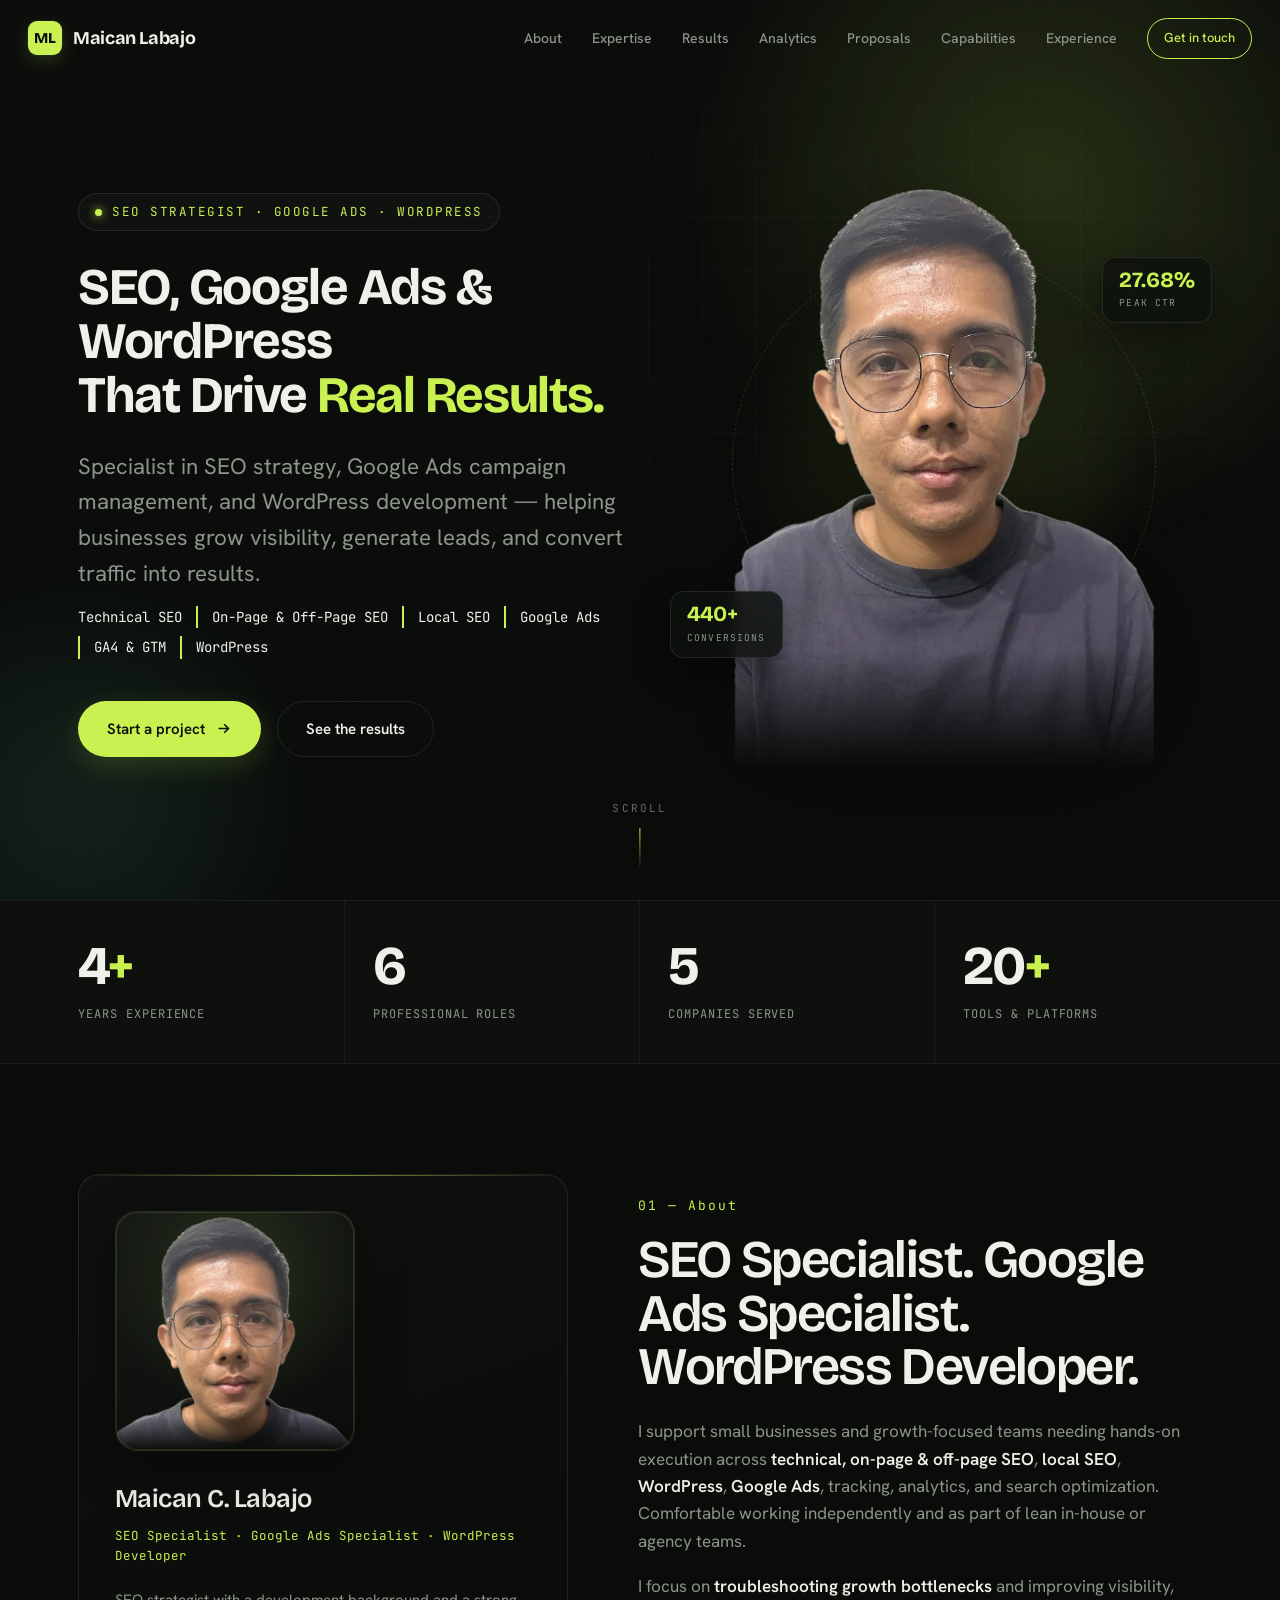
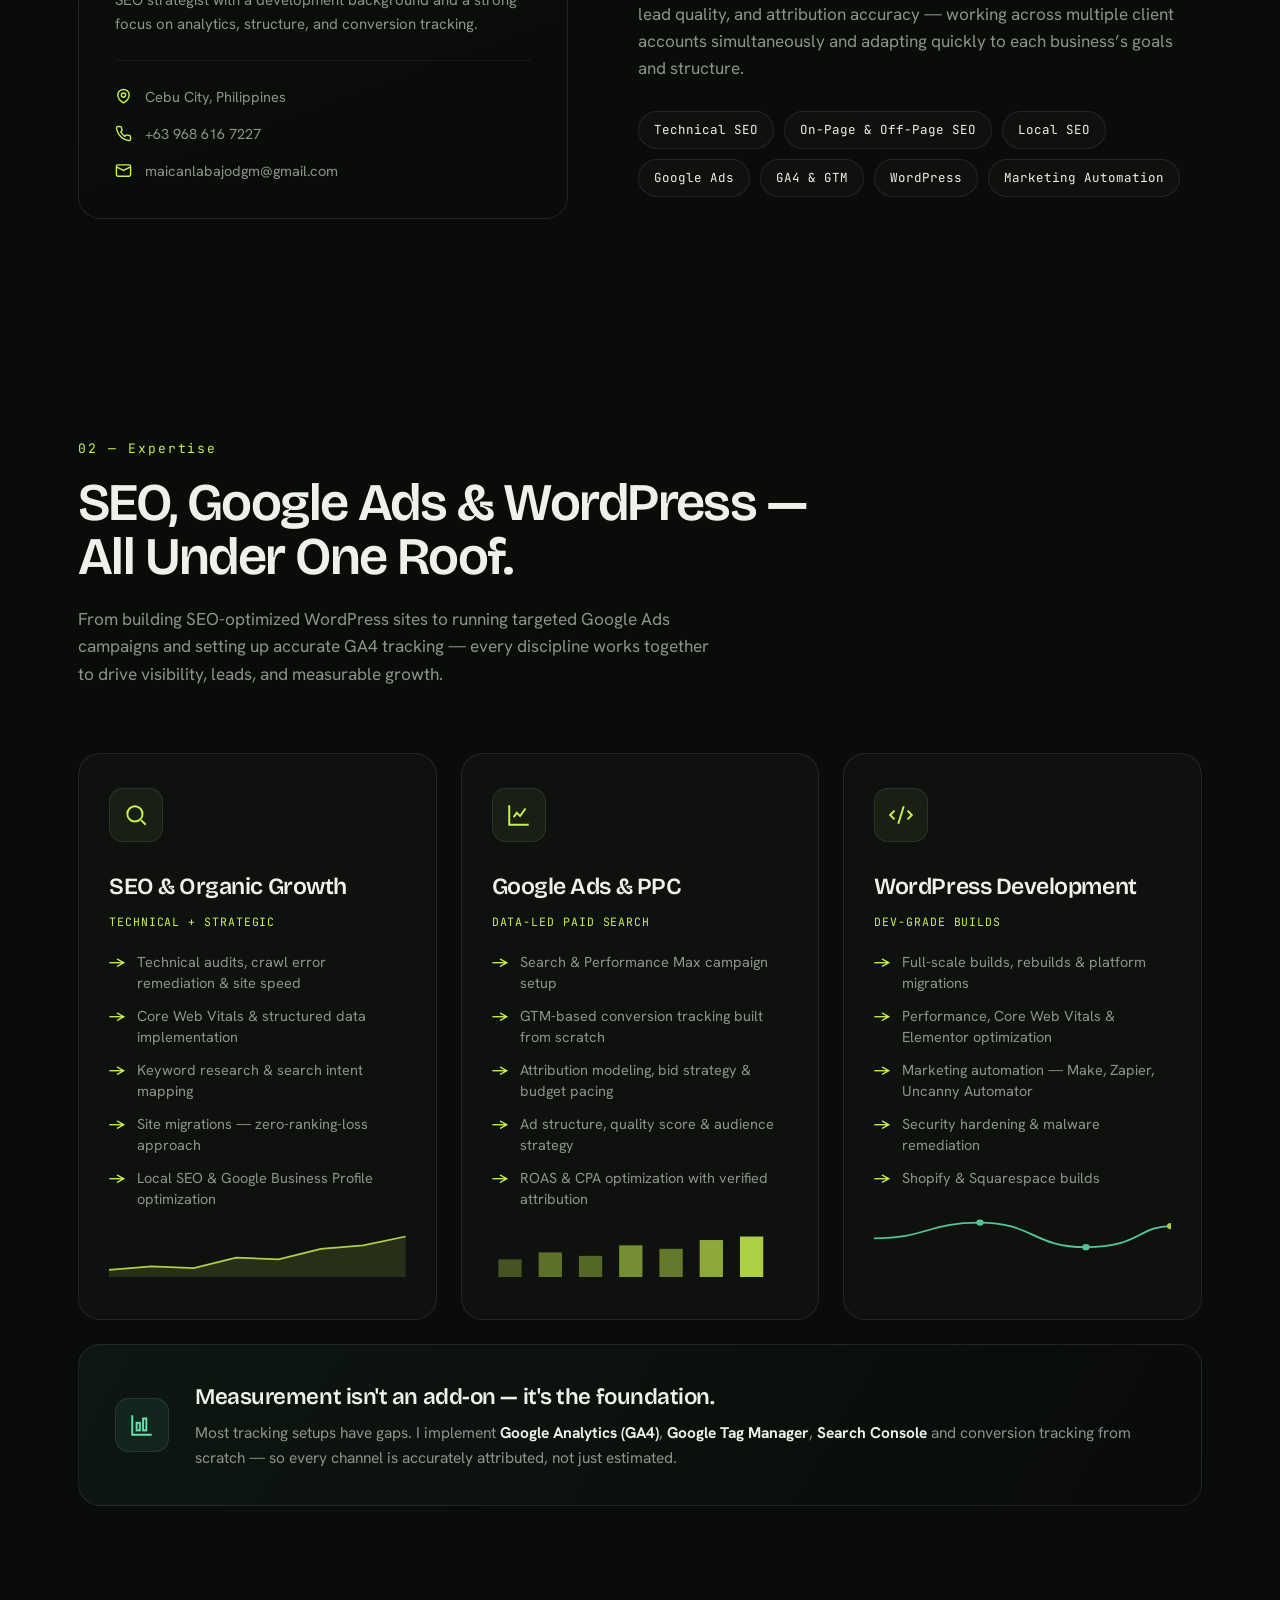
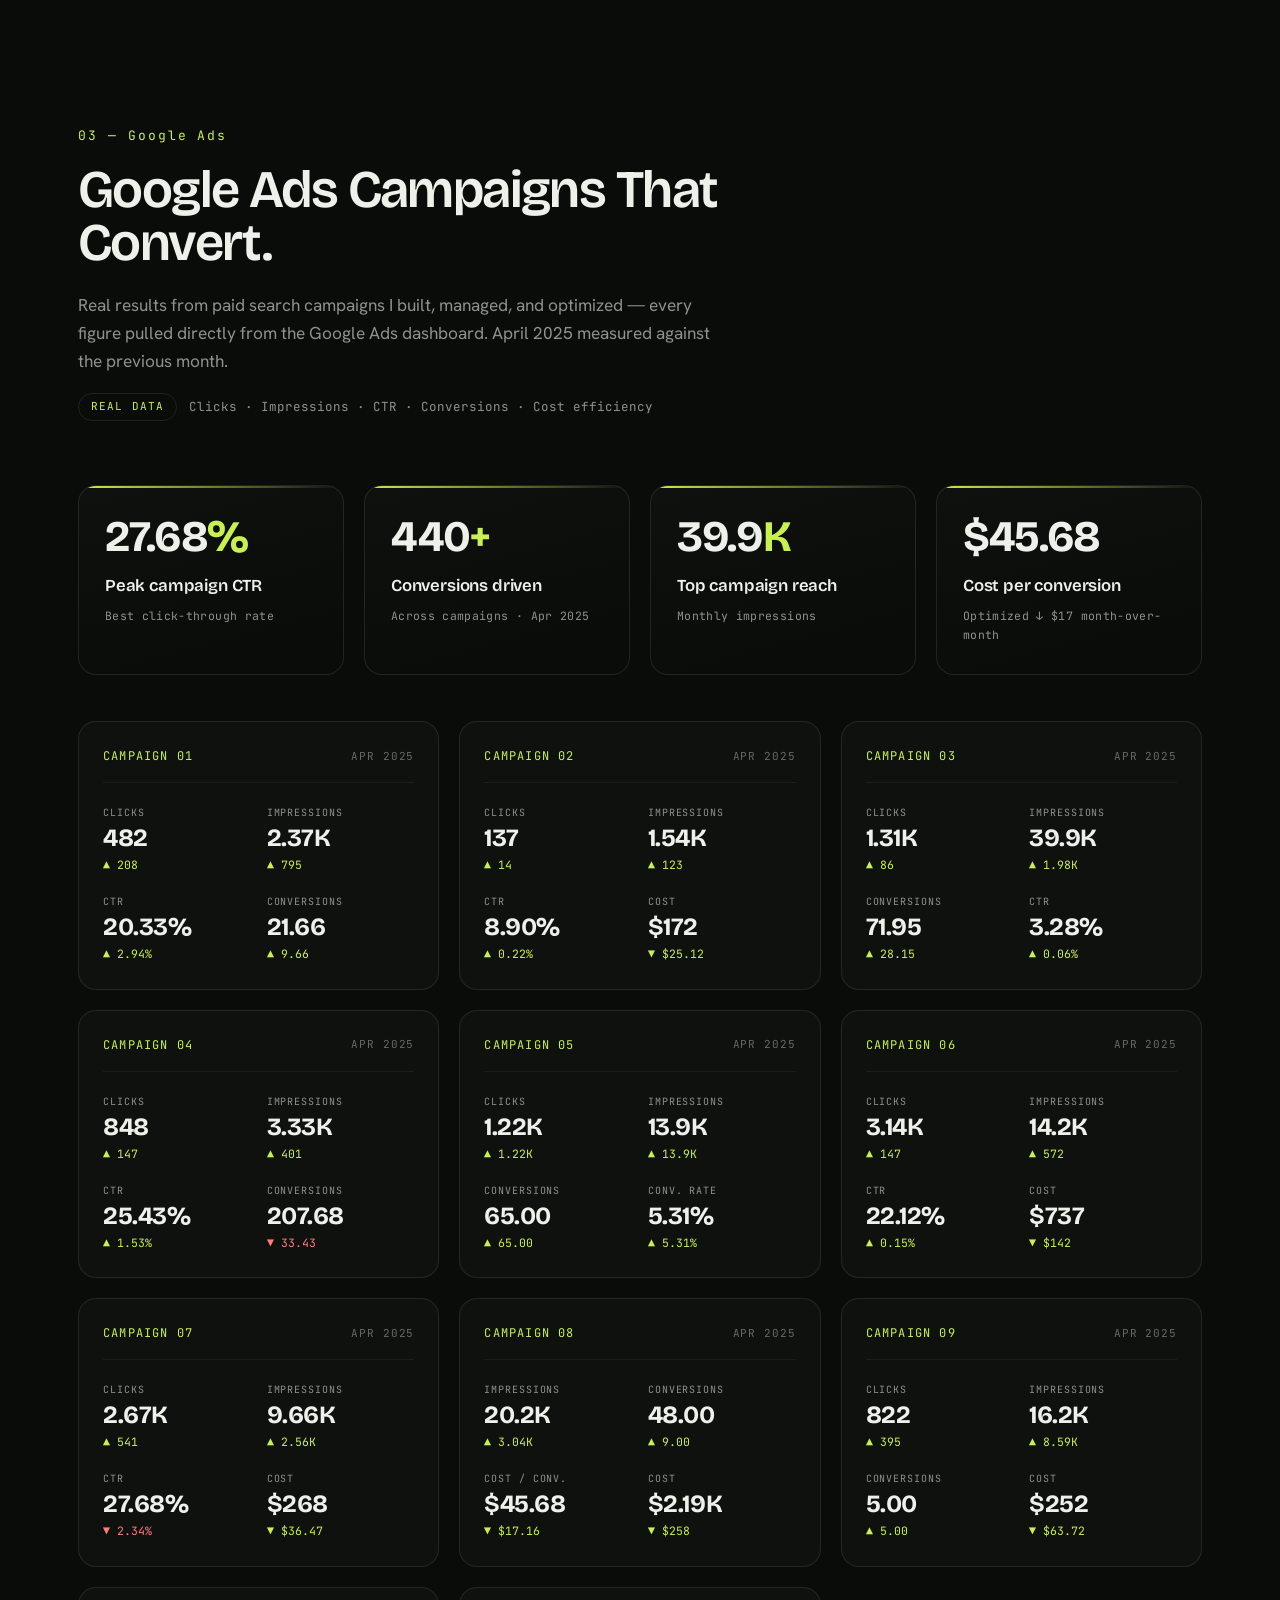
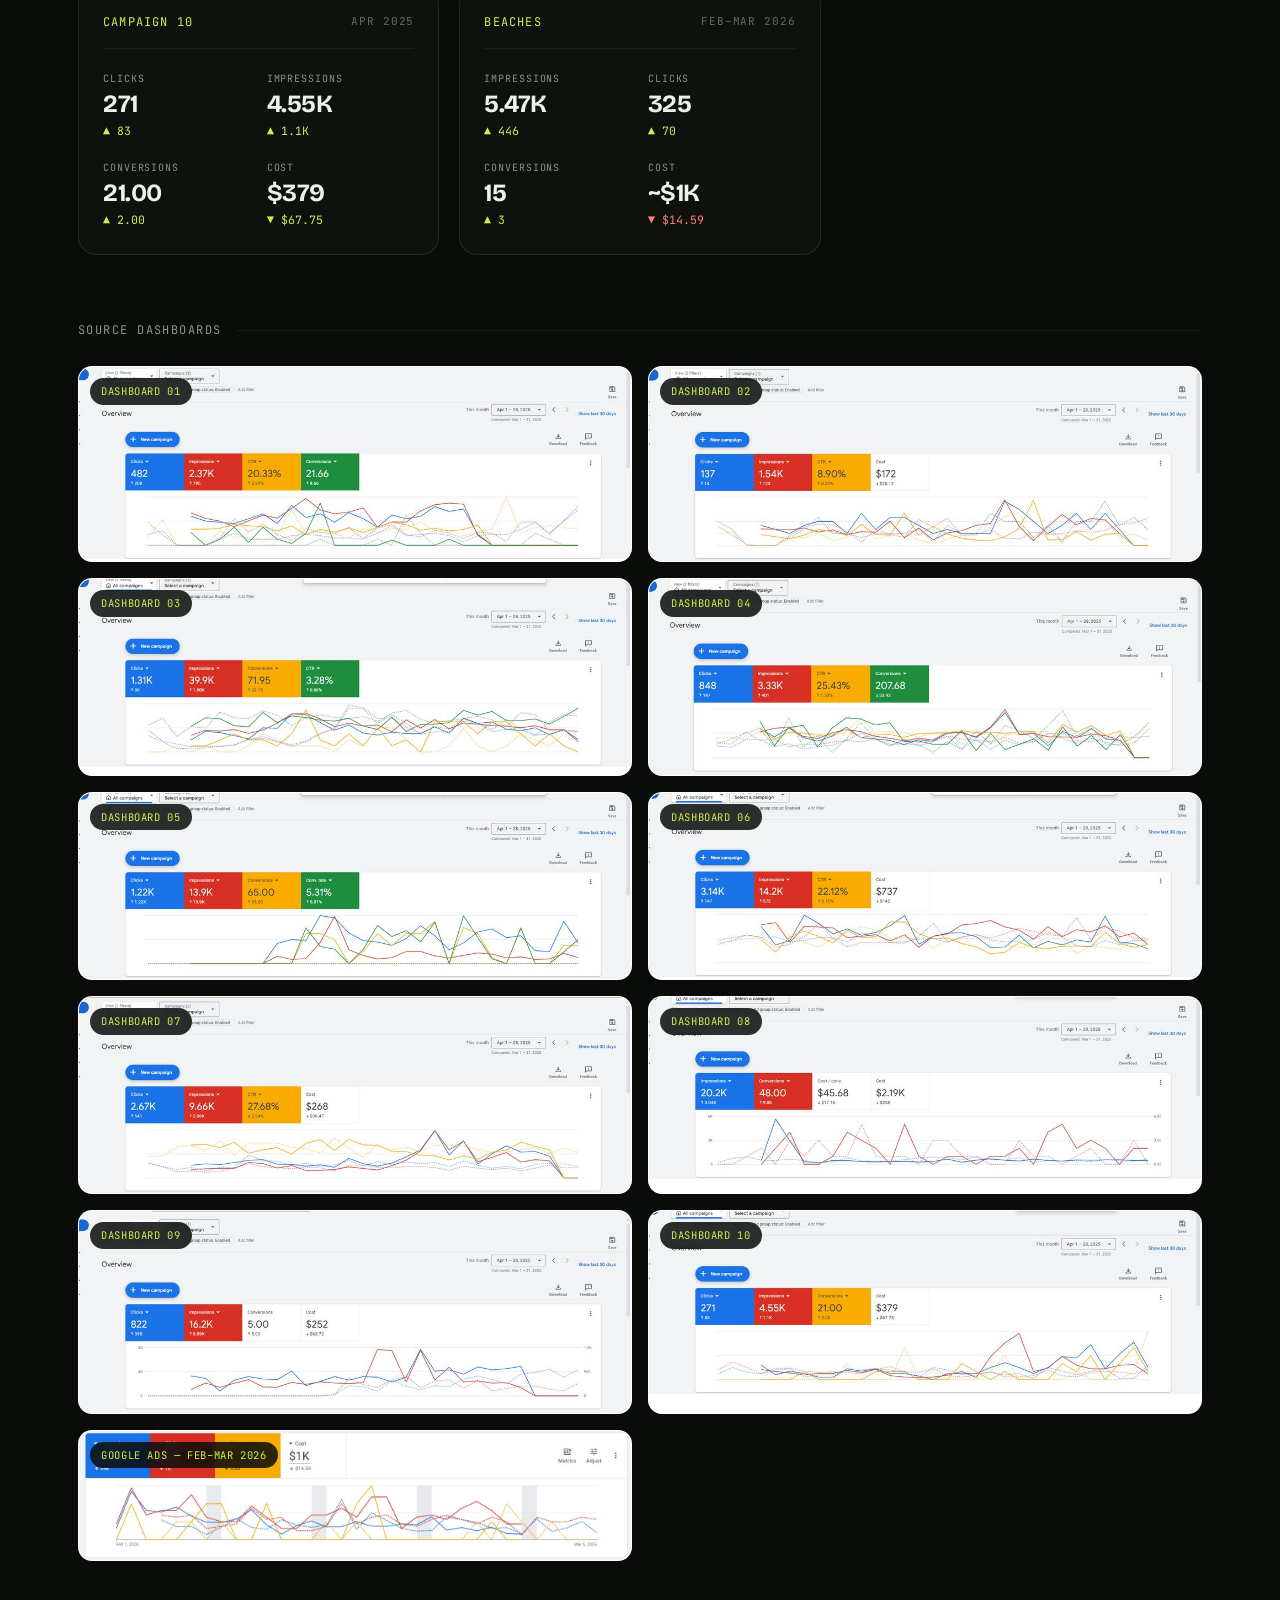
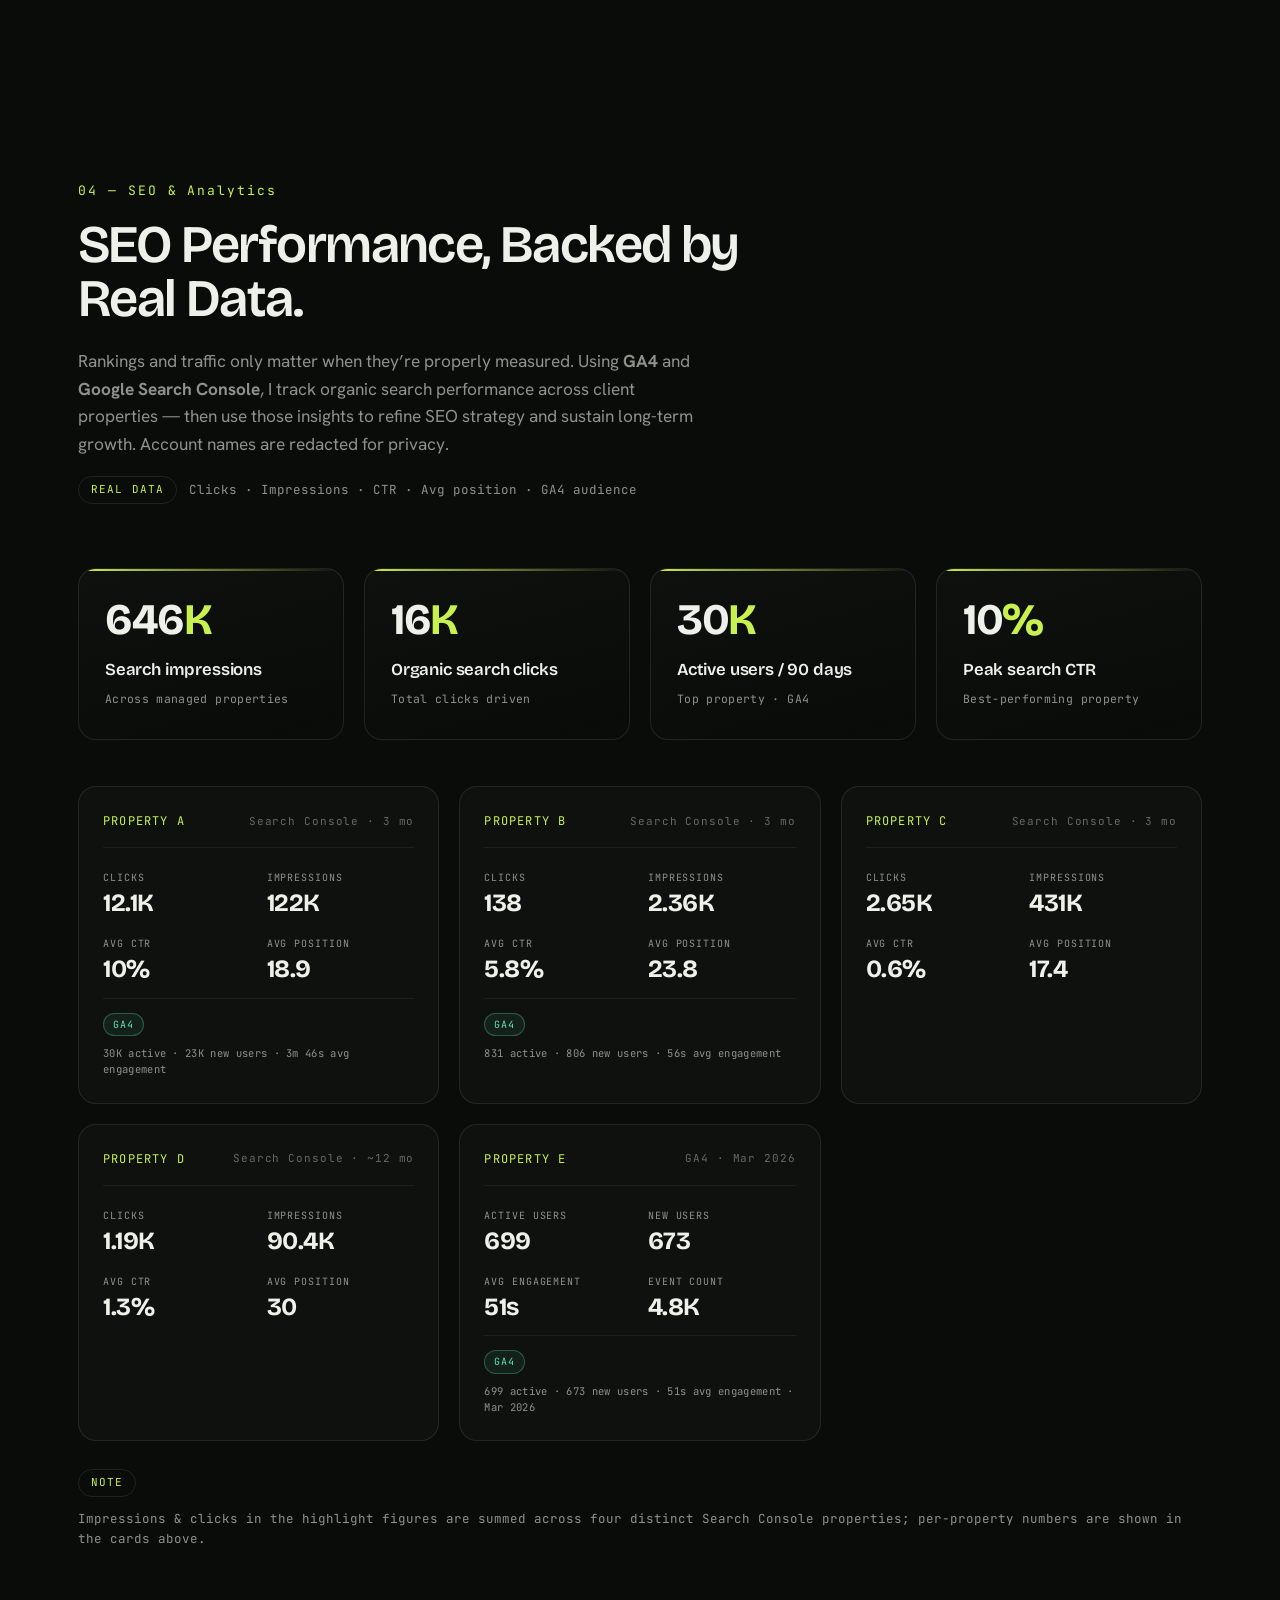
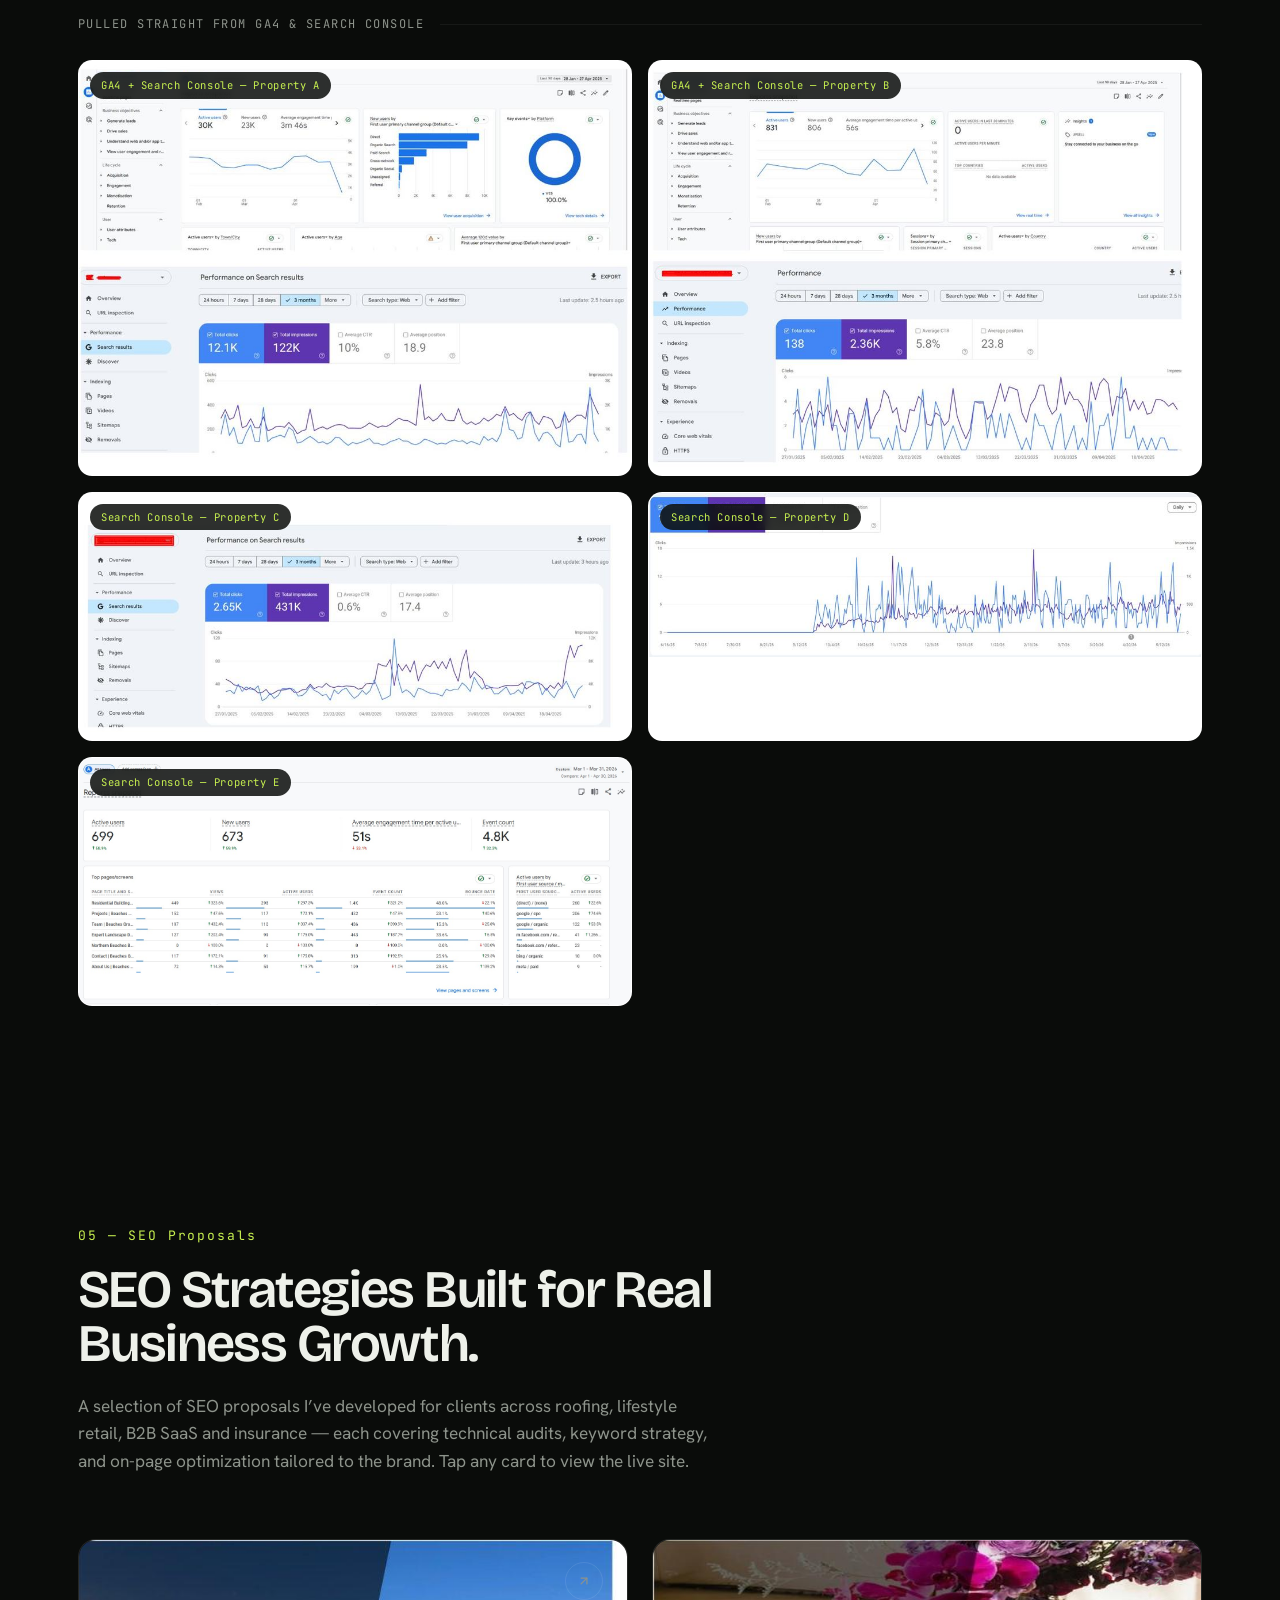
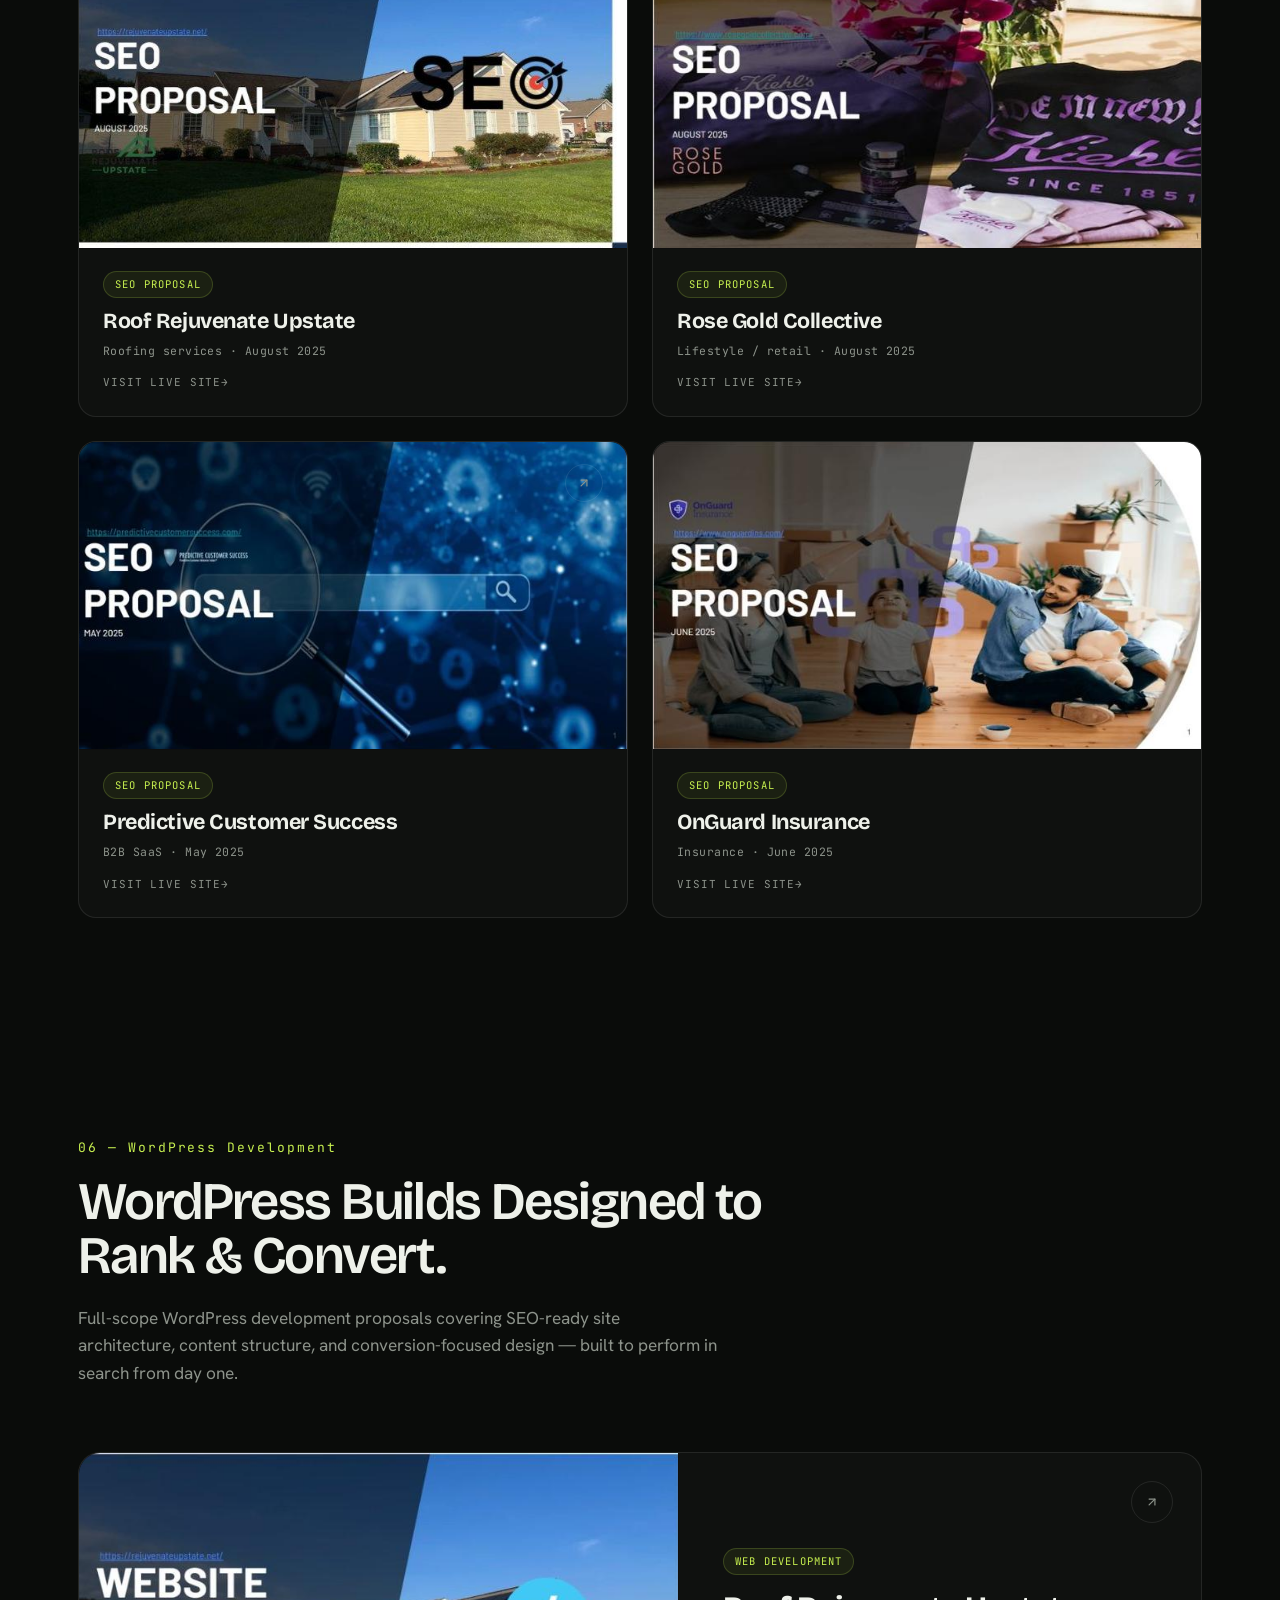
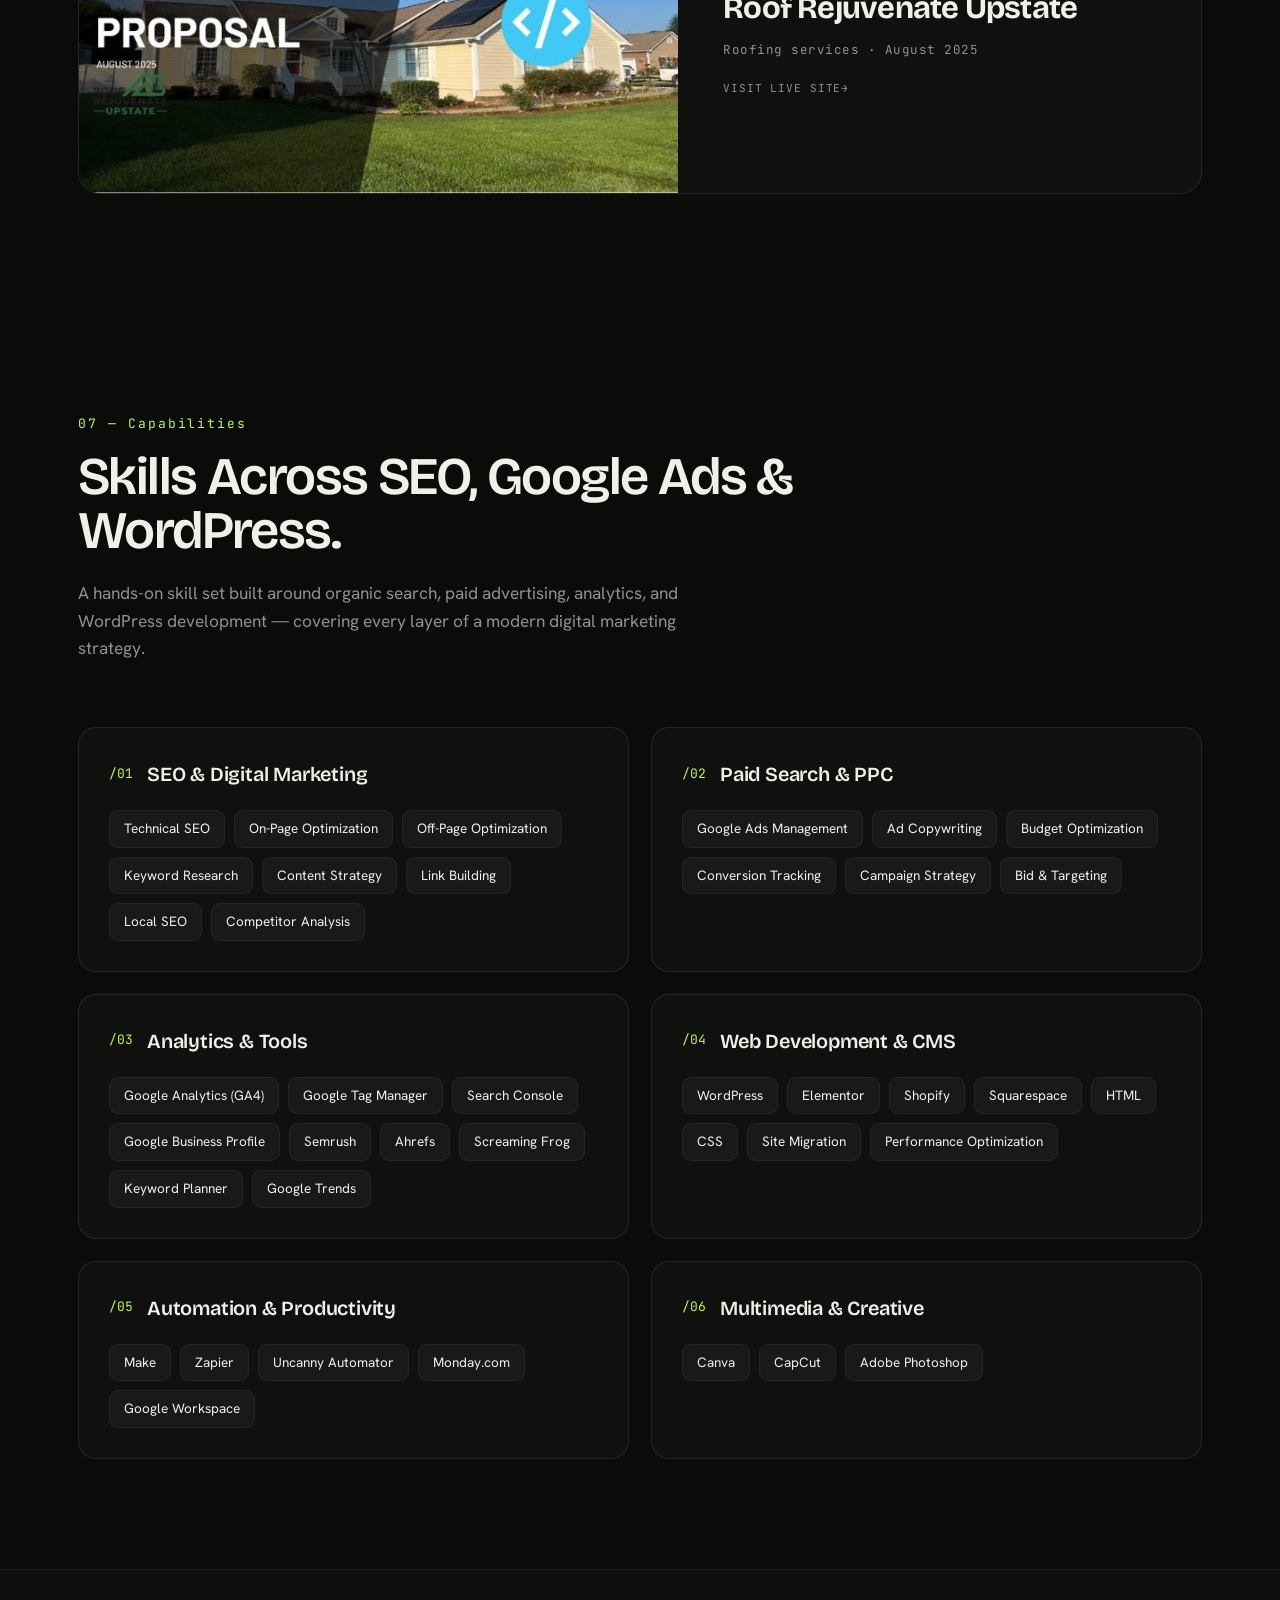
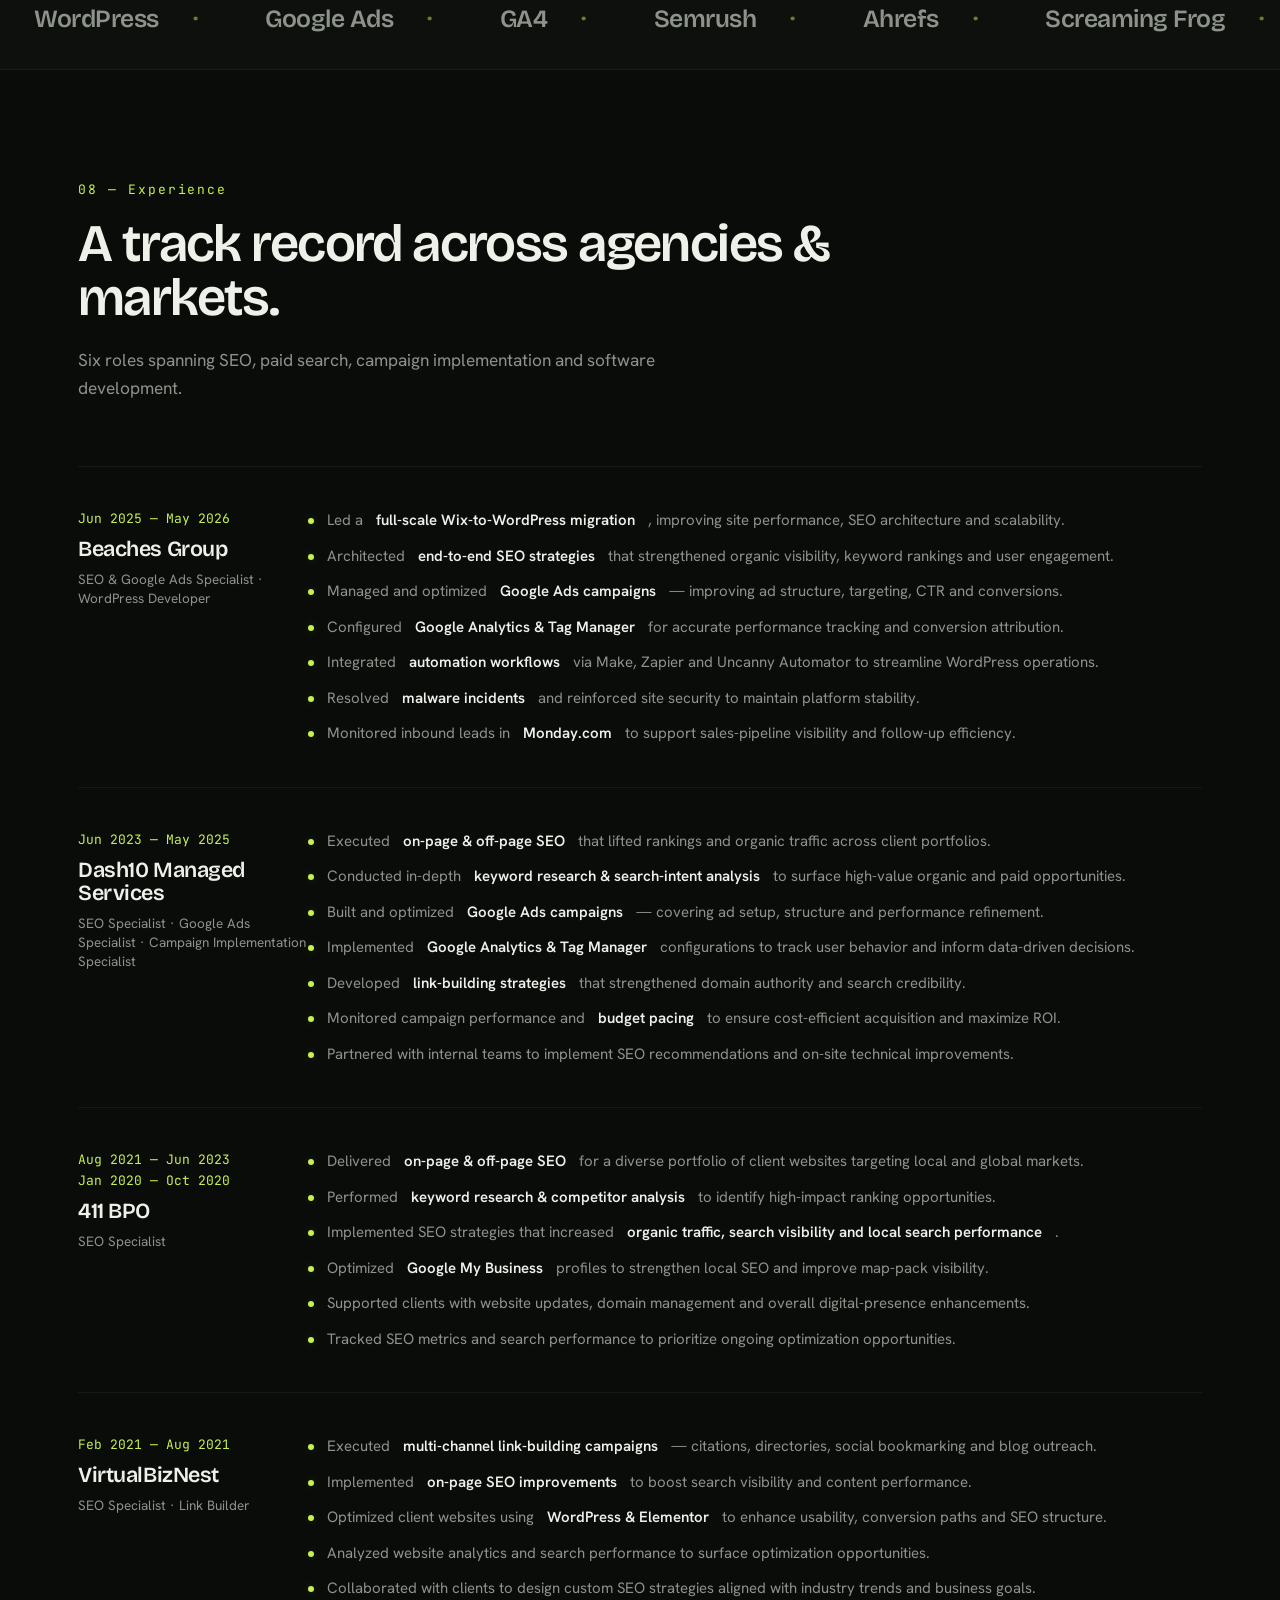
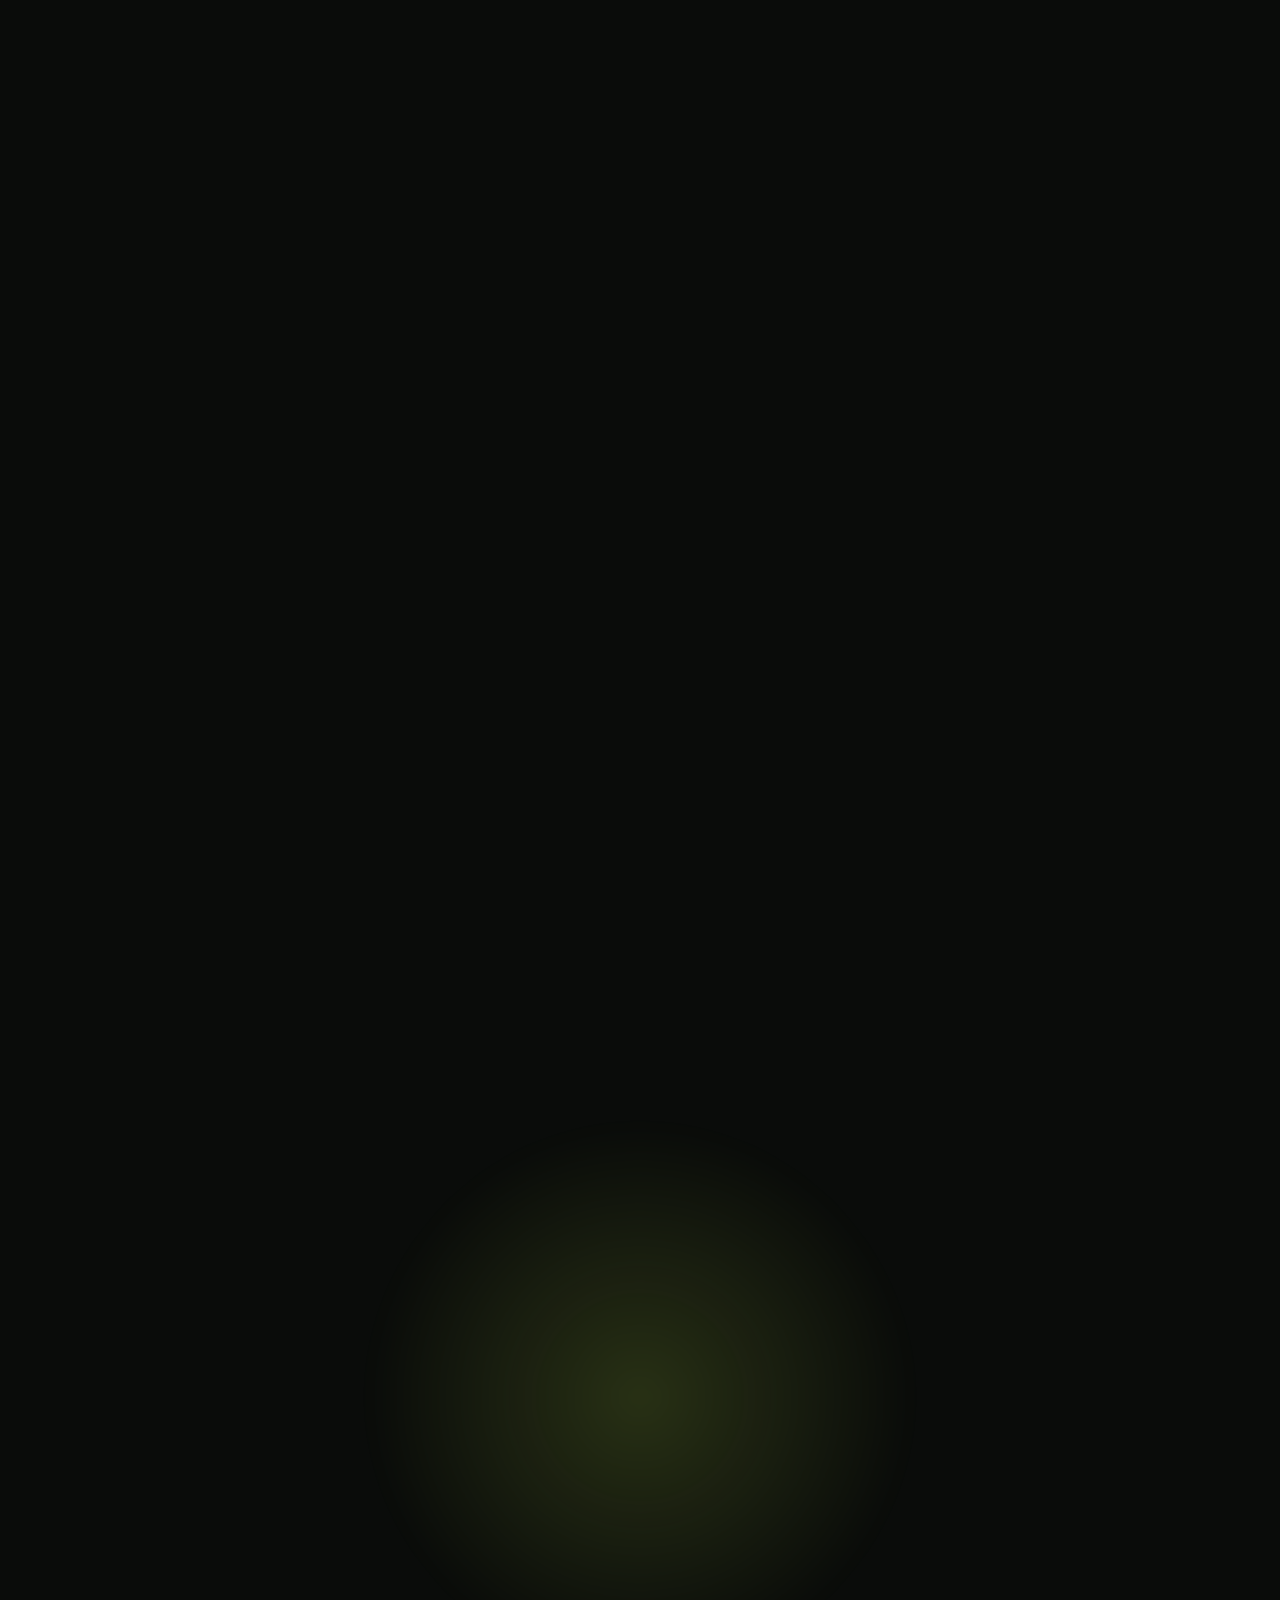
==== commit e65d4aa4: "Update index.html" ====
--- a/index.html
+++ b/index.html
@@ -1,4 +1,4 @@
-﻿<!DOCTYPE html>
+<!DOCTYPE html>
 <html lang="en">
 <head>
 <meta charset="UTF-8" />
@@ -37,14 +37,14 @@
   <div class="hero-glow two"></div>
   <div class="wrap hero-inner">
     <div class="hero-copy">
-    <div class="eyebrow reveal in"><span class="dot"></span> SEO Strategist &middot; Google Ads &middot; GA4 &amp; GTM &middot; WordPress</div>
+    <div class="eyebrow reveal in"><span class="dot"></span> SEO Strategist &middot; Google Ads &middot; WordPress</div>
     <h1 class="hero-title">
-      <span class="line reveal in">Growth-Focused SEO Built</span>
-      <span class="line reveal in d1">Around Data, Structure &amp; <em>Search Intent.</em></span>
+      <span class="line reveal in">SEO, Google Ads &amp; WordPress</span>
+      <span class="line reveal in d1">That Drive <em>Real Results.</em></span>
     </h1>
-    <p class="hero-sub reveal in d2">From technical cleanup to GA4/GTM implementation and Google Ads optimization, I focus on the systems behind sustainable growth.</p>
+    <p class="hero-sub reveal in d2">Specialist in SEO strategy, Google Ads campaign management, and WordPress development &mdash; helping businesses grow visibility, generate leads, and convert traffic into results.</p>
     <div class="hero-roles reveal in d2">
-      <span>Technical SEO</span><span>Google Ads</span><span>GA4 &amp; GTM</span><span>WordPress</span><span>Analytics</span><span>Conversion Tracking</span>
+      <span>Technical SEO</span><span>On-Page &amp; Off-Page SEO</span><span>Local SEO</span><span>Google Ads</span><span>GA4 &amp; GTM</span><span>WordPress</span>
     </div>
     <div class="hero-actions reveal in d3">
       <a href="#contact" class="btn btn-primary">Start a project
@@ -84,7 +84,7 @@
           <img src="[data-uri]" alt="Maican Labajo">
         </div>
         <h3>Maican C. Labajo</h3>
-        <div class="tag mono">SEO Strategist · Analytics · Conversion Tracking</div>
+        <div class="tag mono">SEO Specialist · Google Ads Specialist · WordPress Developer</div>
         <p style="color:var(--muted);font-size:15px">SEO strategist with a development background and a strong focus on analytics, structure, and conversion tracking.</p>
         <div class="about-meta">
           <div><svg viewBox="0 0 24 24" fill="none" stroke="currentColor" stroke-width="2"><path d="M12 21s-8-4.5-8-11a8 8 0 1116 0c0 6.5-8 11-8 11z"/><circle cx="12" cy="10" r="3"/></svg> Cebu City, Philippines</div>
@@ -94,15 +94,16 @@
       </div>
       <div class="about-text reveal d1">
         <span class="sec-num mono">01 — About</span>
-        <h2>SEO Strategist.<br>Development Background.</h2>
-        <p>I support small businesses and growth-focused teams needing hands-on execution across <strong>technical SEO</strong>, <strong>WordPress</strong>, <strong>Google Ads</strong>, tracking, analytics, and search optimization. Comfortable working independently and as part of lean in-house or agency teams.</p>
+        <h2>SEO Specialist. Google Ads Specialist.<br>WordPress Developer.</h2>
+        <p>I support small businesses and growth-focused teams needing hands-on execution across <strong>technical, on-page &amp; off-page SEO</strong>, <strong>local SEO</strong>, <strong>WordPress</strong>, <strong>Google Ads</strong>, tracking, analytics, and search optimization. Comfortable working independently and as part of lean in-house or agency teams.</p>
         <p>I focus on <strong>troubleshooting growth bottlenecks</strong> and improving visibility, lead quality, and attribution accuracy &mdash; working across multiple client accounts simultaneously and adapting quickly to each business&rsquo;s goals and structure.</p>
         <div class="pill-row">
           <span class="pill">Technical SEO</span>
+          <span class="pill">On-Page &amp; Off-Page SEO</span>
+          <span class="pill">Local SEO</span>
           <span class="pill">Google Ads</span>
-          <span class="pill">GA4 & GTM</span>
+          <span class="pill">GA4 &amp; GTM</span>
           <span class="pill">WordPress</span>
-          <span class="pill">Conversion Tracking</span>
           <span class="pill">Marketing Automation</span>
         </div>
       </div>
@@ -115,8 +116,8 @@
   <div class="wrap">
     <div class="sec-head reveal">
       <span class="sec-num mono">02 — Expertise</span>
-      <h2>The Systems Behind Sustainable Growth.</h2>
-      <p>From technical cleanup and WordPress builds to GA4/GTM implementation and Google Ads optimization &mdash; I connect every layer so your search strategy compounds instead of stalling.</p>
+      <h2>SEO, Google Ads &amp; WordPress &mdash; All Under One Roof.</h2>
+      <p>From building SEO-optimized WordPress sites to running targeted Google Ads campaigns and setting up accurate GA4 tracking &mdash; every discipline works together to drive visibility, leads, and measurable growth.</p>
     </div>
     <div class="pillars">
 
@@ -200,9 +201,9 @@
 <section id="results">
   <div class="wrap">
     <div class="sec-head reveal">
-      <span class="sec-num mono">03 &mdash; Performance</span>
-      <h2>Google Ads campaigns, by the numbers.</h2>
-      <p>Real results from paid-search campaigns I built, managed and optimized &mdash; April 2025 measured against the previous month. Every figure below is pulled straight from the Google Ads dashboard.</p>
+      <span class="sec-num mono">03 &mdash; Google Ads</span>
+      <h2>Google Ads Campaigns That Convert.</h2>
+      <p>Real results from paid search campaigns I built, managed, and optimized &mdash; every figure pulled directly from the Google Ads dashboard. April 2025 measured against the previous month.</p>
       <div class="ga-note"><span class="badge mono">REAL DATA</span> Clicks &middot; Impressions &middot; CTR &middot; Conversions &middot; Cost efficiency</div>
     </div>
 
@@ -595,9 +596,9 @@
 <section id="analytics">
   <div class="wrap">
     <div class="sec-head reveal">
-      <span class="sec-num mono">04 &mdash; Search &amp; Analytics</span>
-      <h2>Organic growth, tracked precisely.</h2>
-      <p>Rankings and clicks mean nothing without accurate measurement. With <strong>GA4</strong> and <strong>Google Search Console</strong> I track how people discover and engage with these sites &mdash; then use that data to compound organic growth over time. A snapshot across client properties below; account names are redacted for privacy.</p>
+      <span class="sec-num mono">04 &mdash; SEO &amp; Analytics</span>
+      <h2>SEO Performance, Backed by Real Data.</h2>
+      <p>Rankings and traffic only matter when they&rsquo;re properly measured. Using <strong>GA4</strong> and <strong>Google Search Console</strong>, I track organic search performance across client properties &mdash; then use those insights to refine SEO strategy and sustain long-term growth. Account names are redacted for privacy.</p>
       <div class="ga-note"><span class="badge mono">REAL DATA</span> Clicks &middot; Impressions &middot; CTR &middot; Avg position &middot; GA4 audience</div>
     </div>
 
@@ -711,8 +712,8 @@
         <img loading="lazy" src="[data-uri]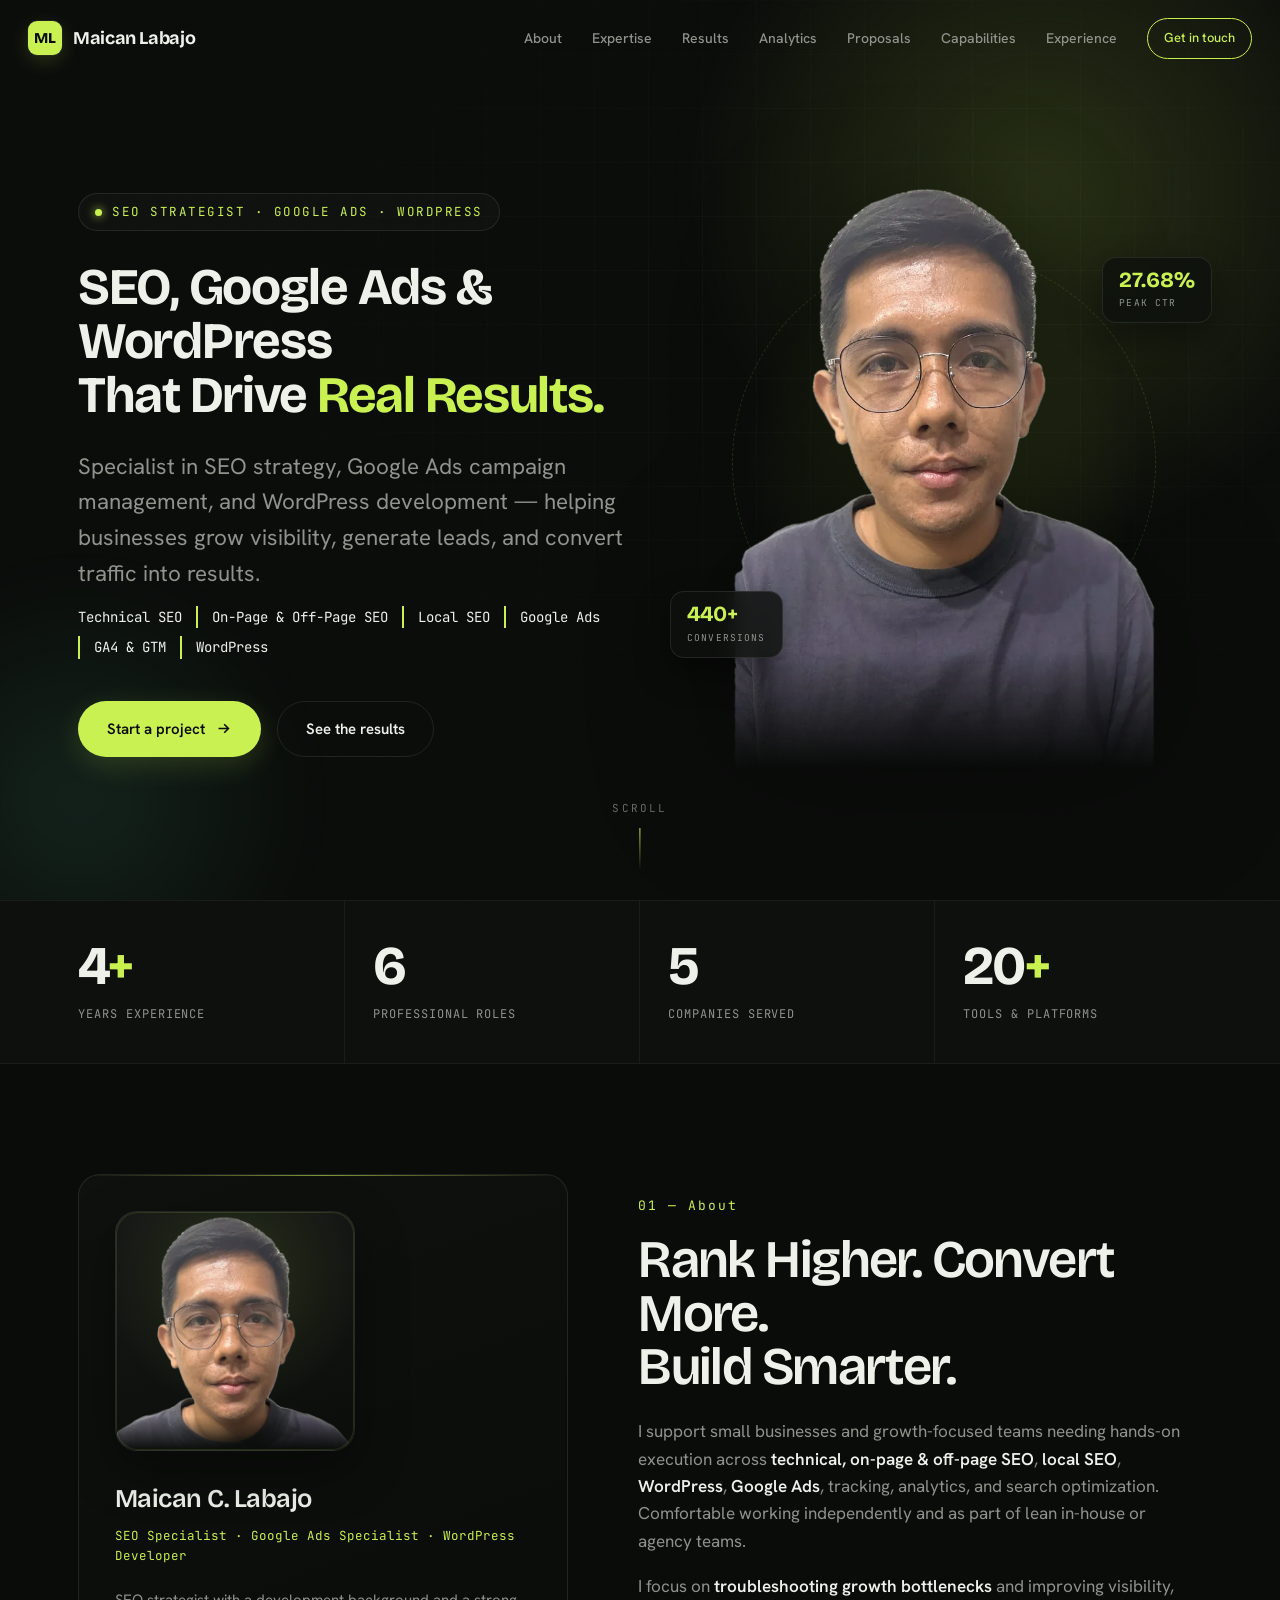
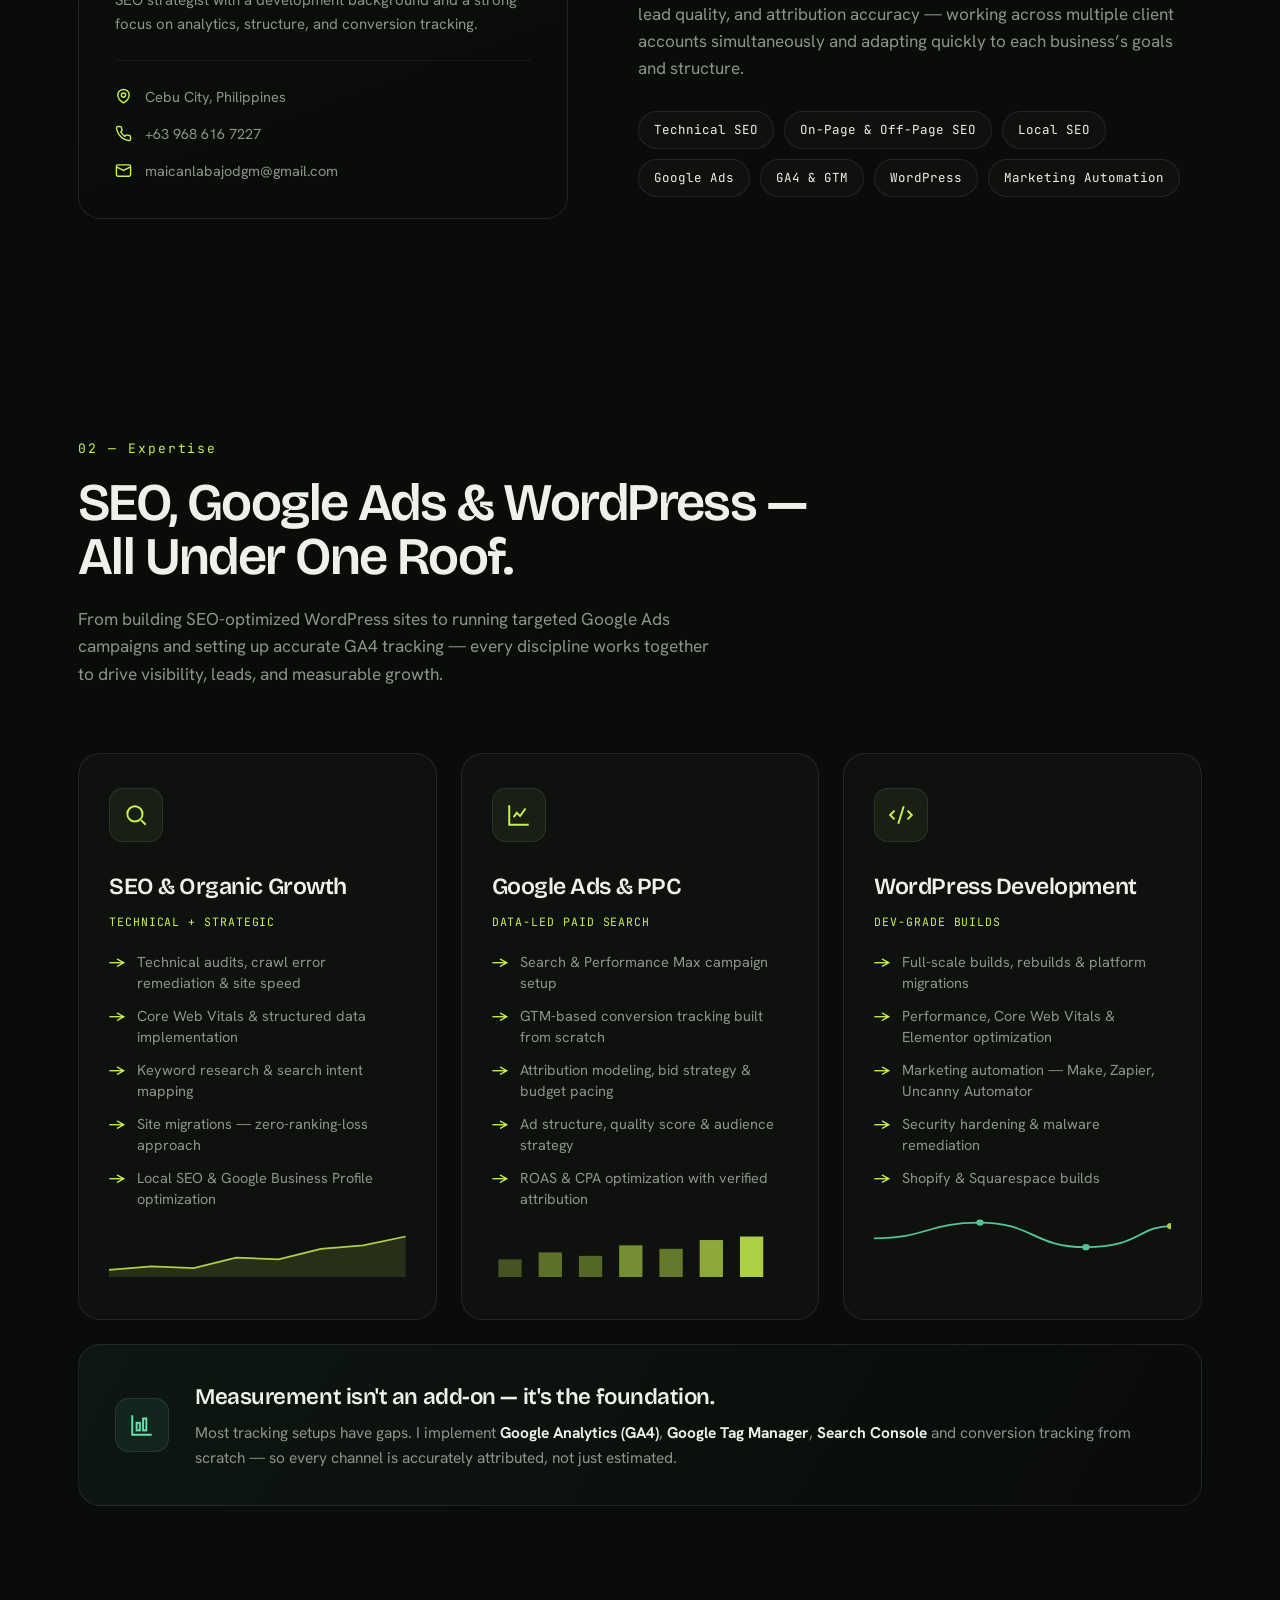
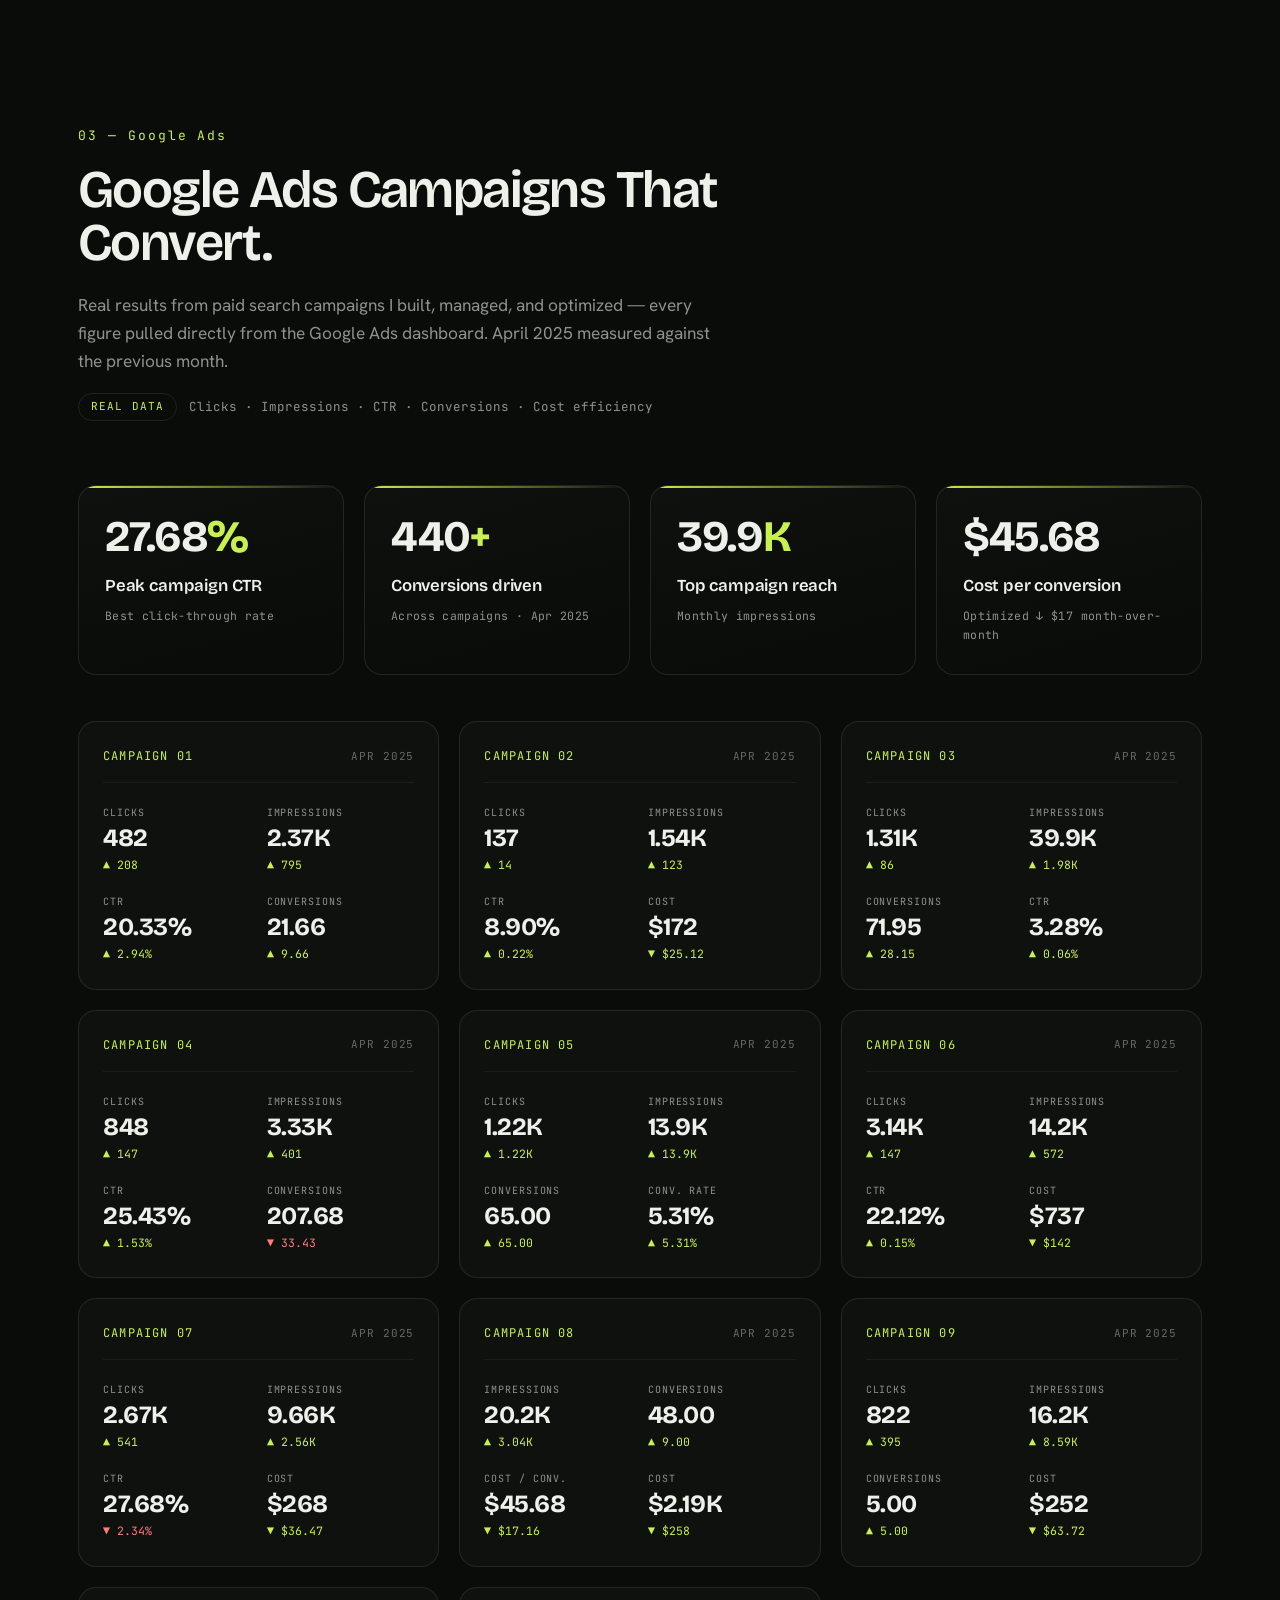
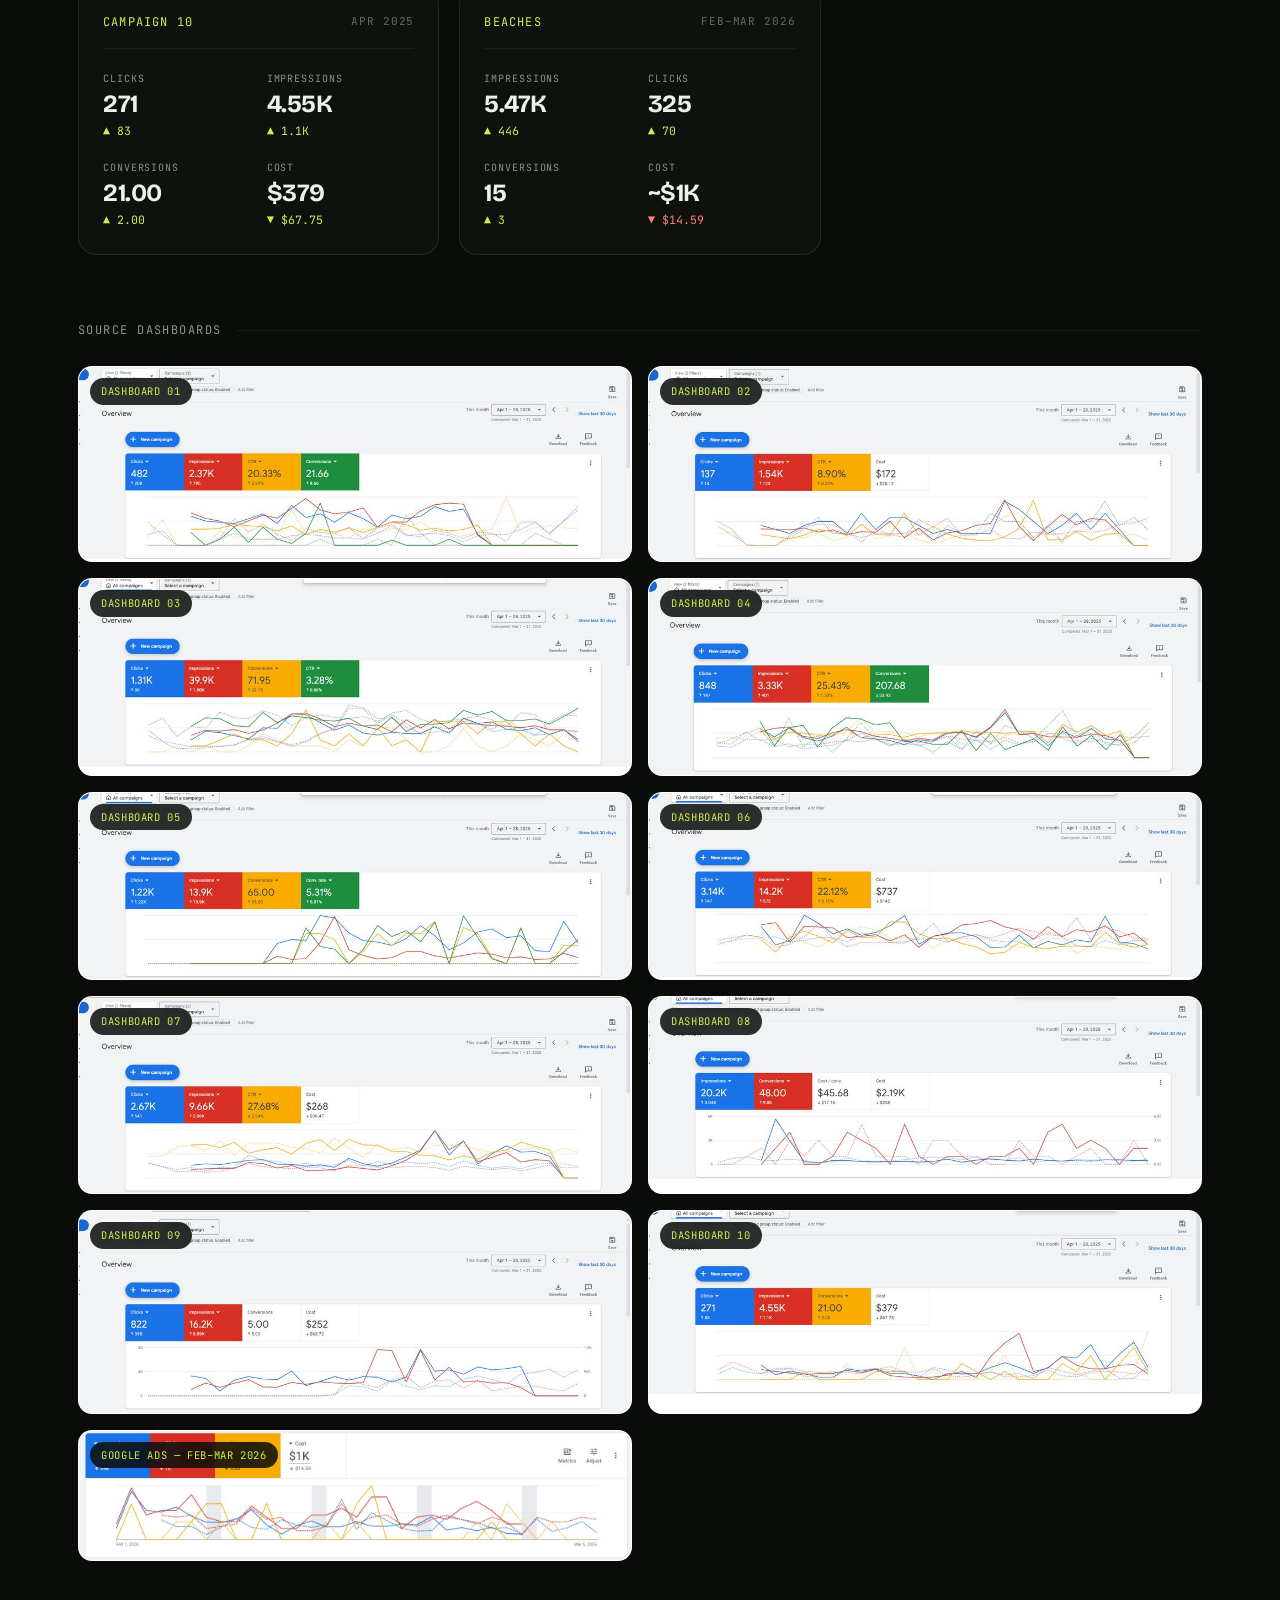
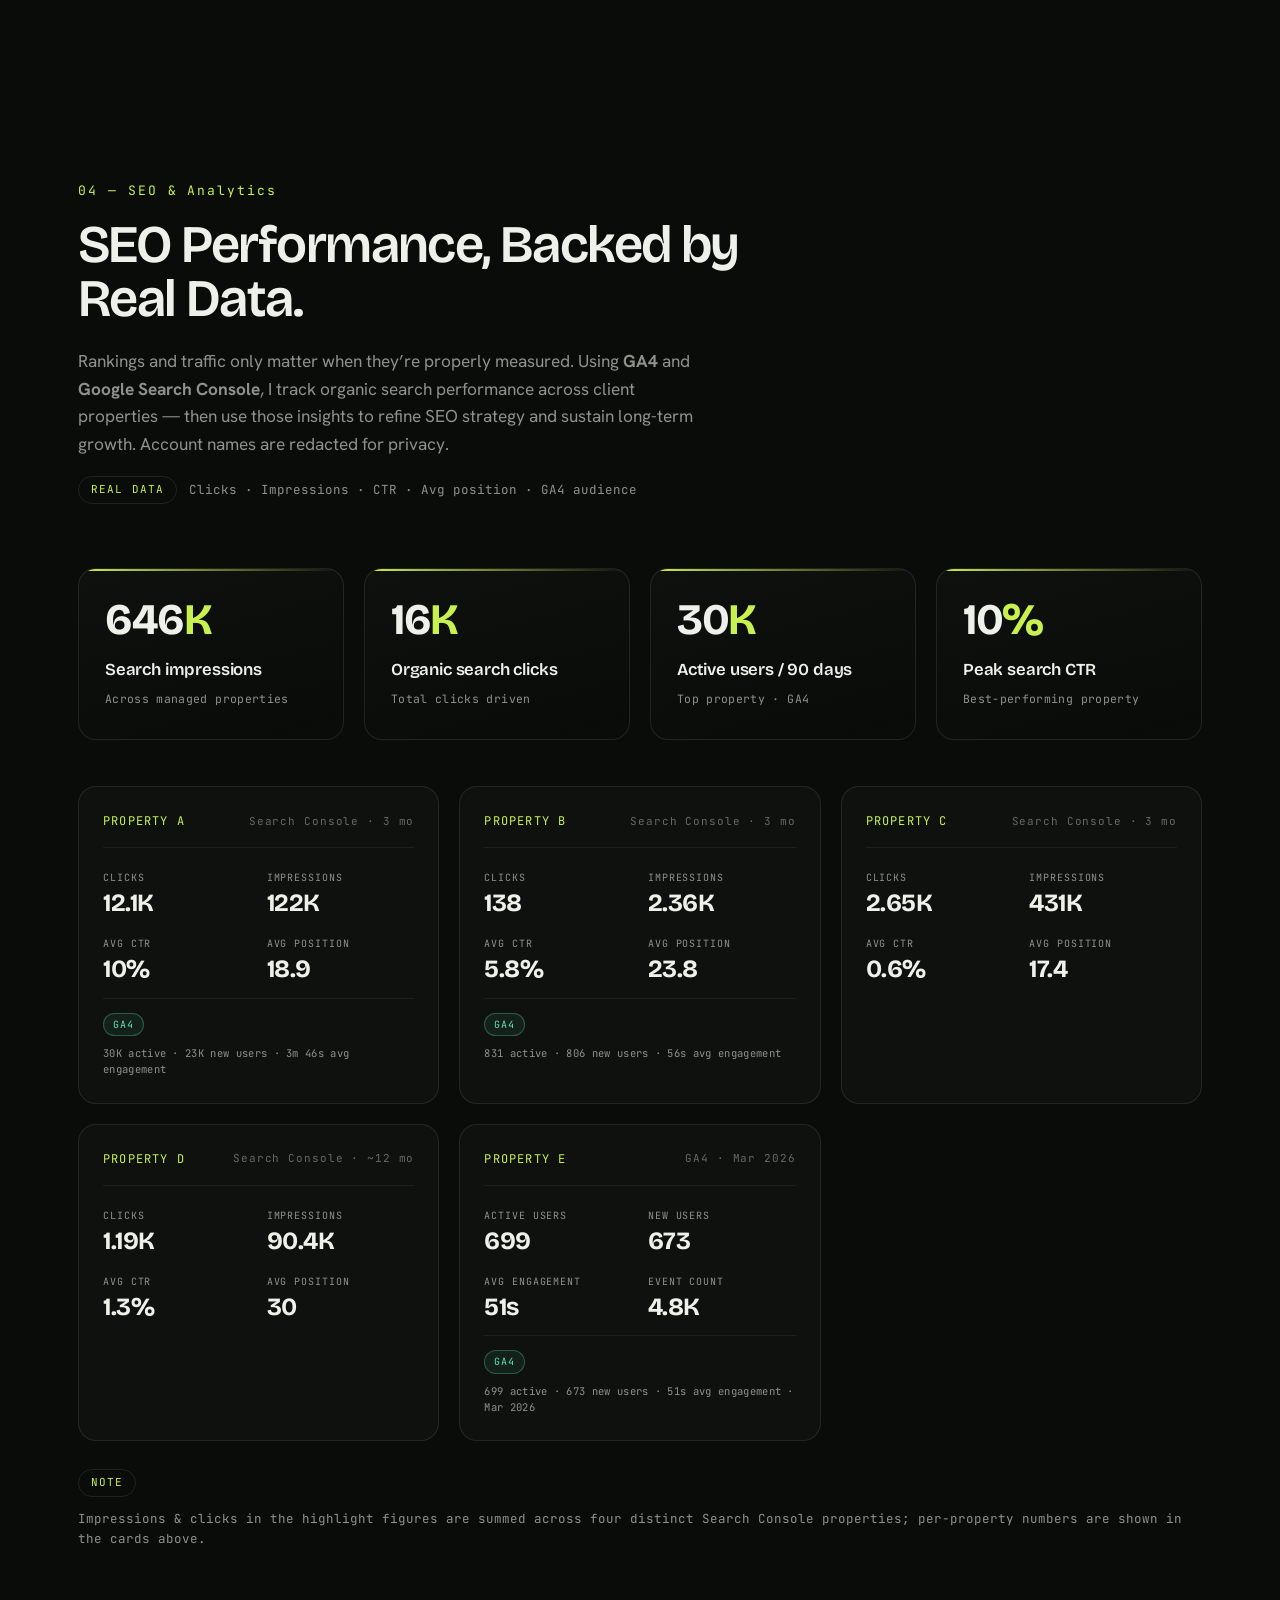
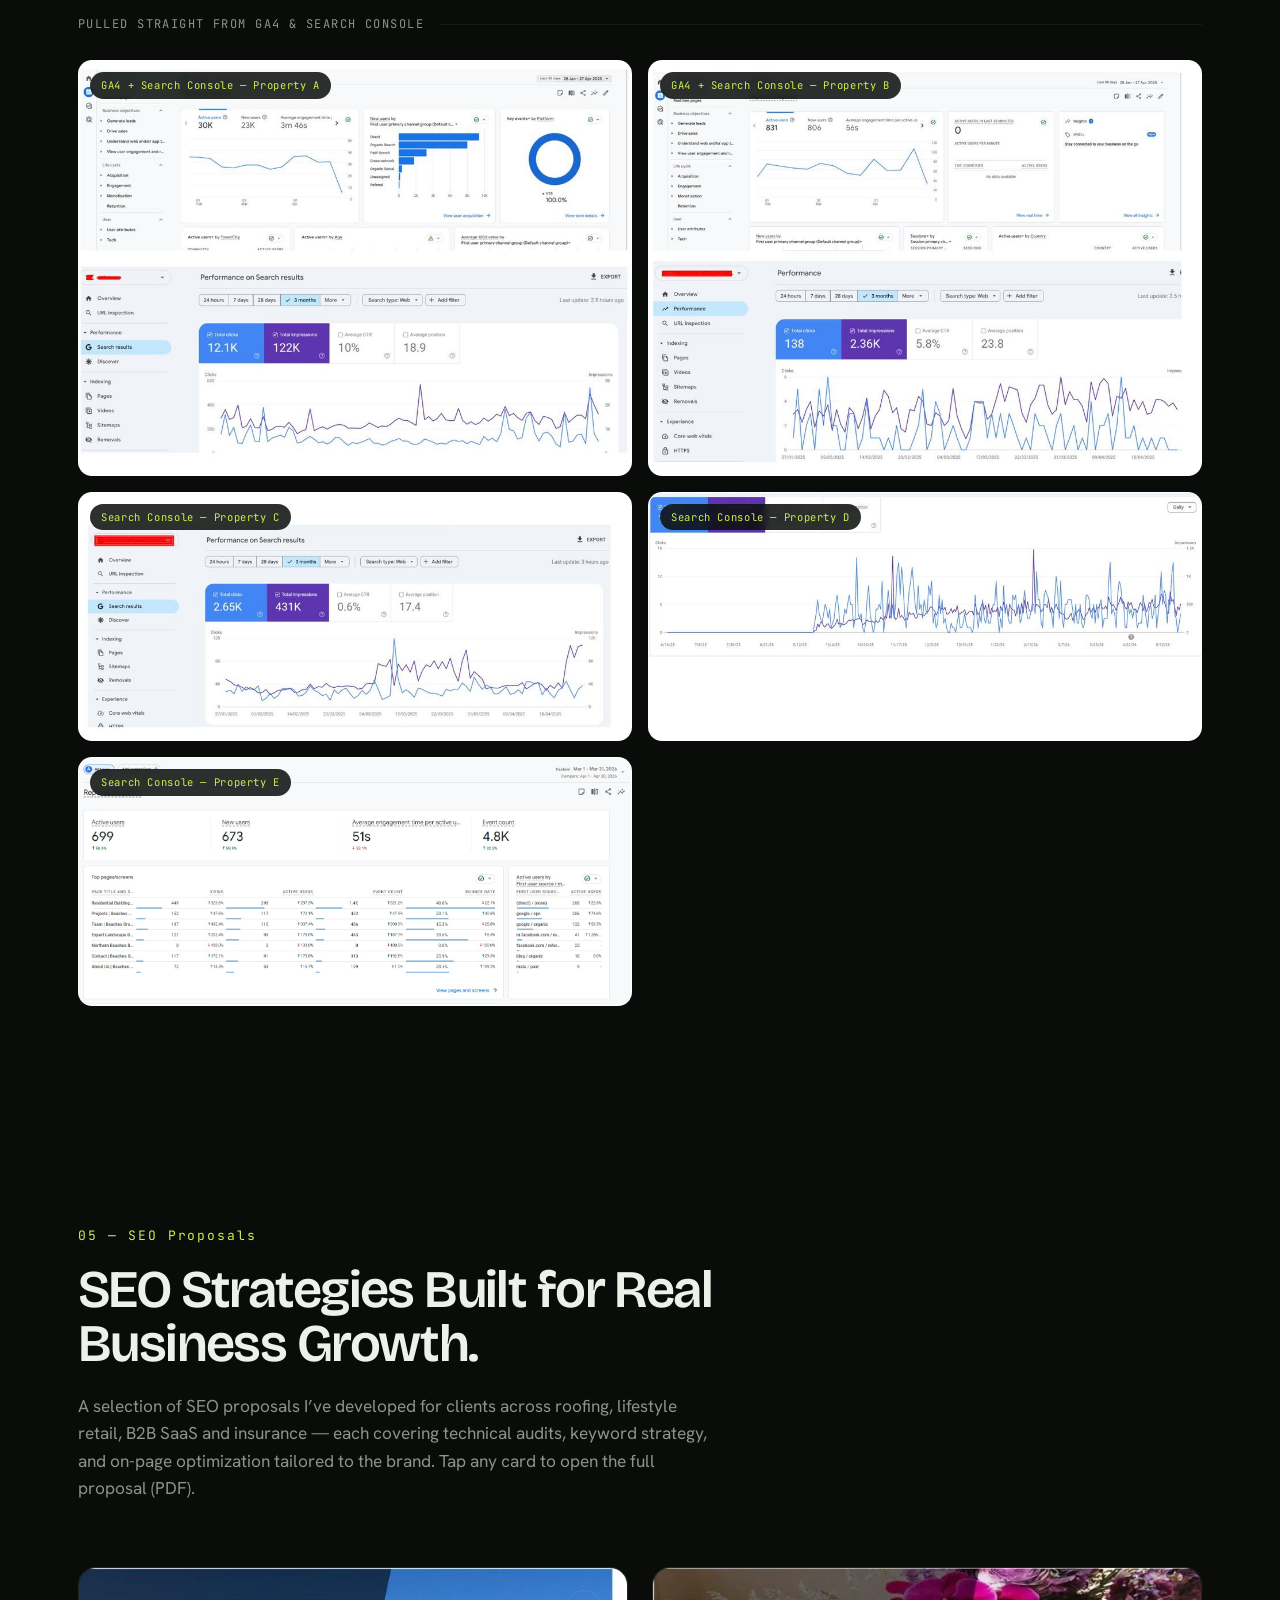
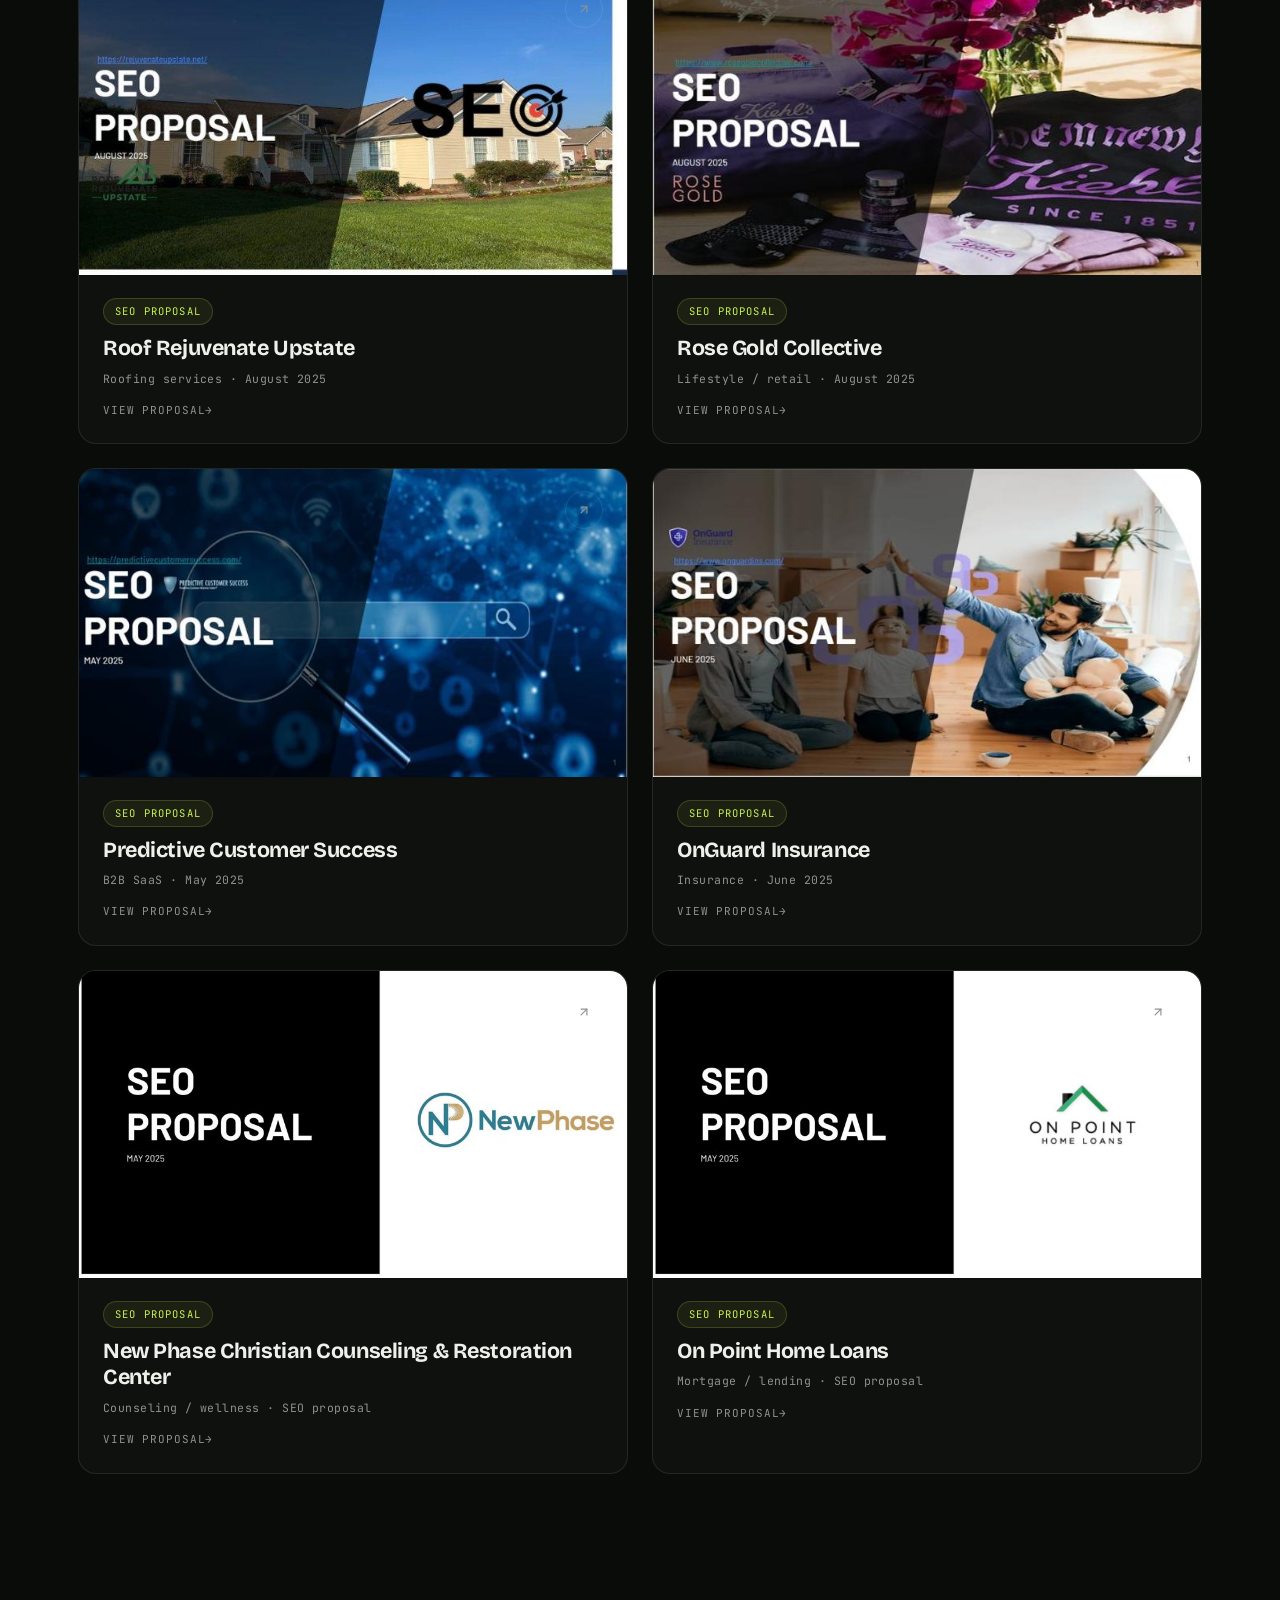
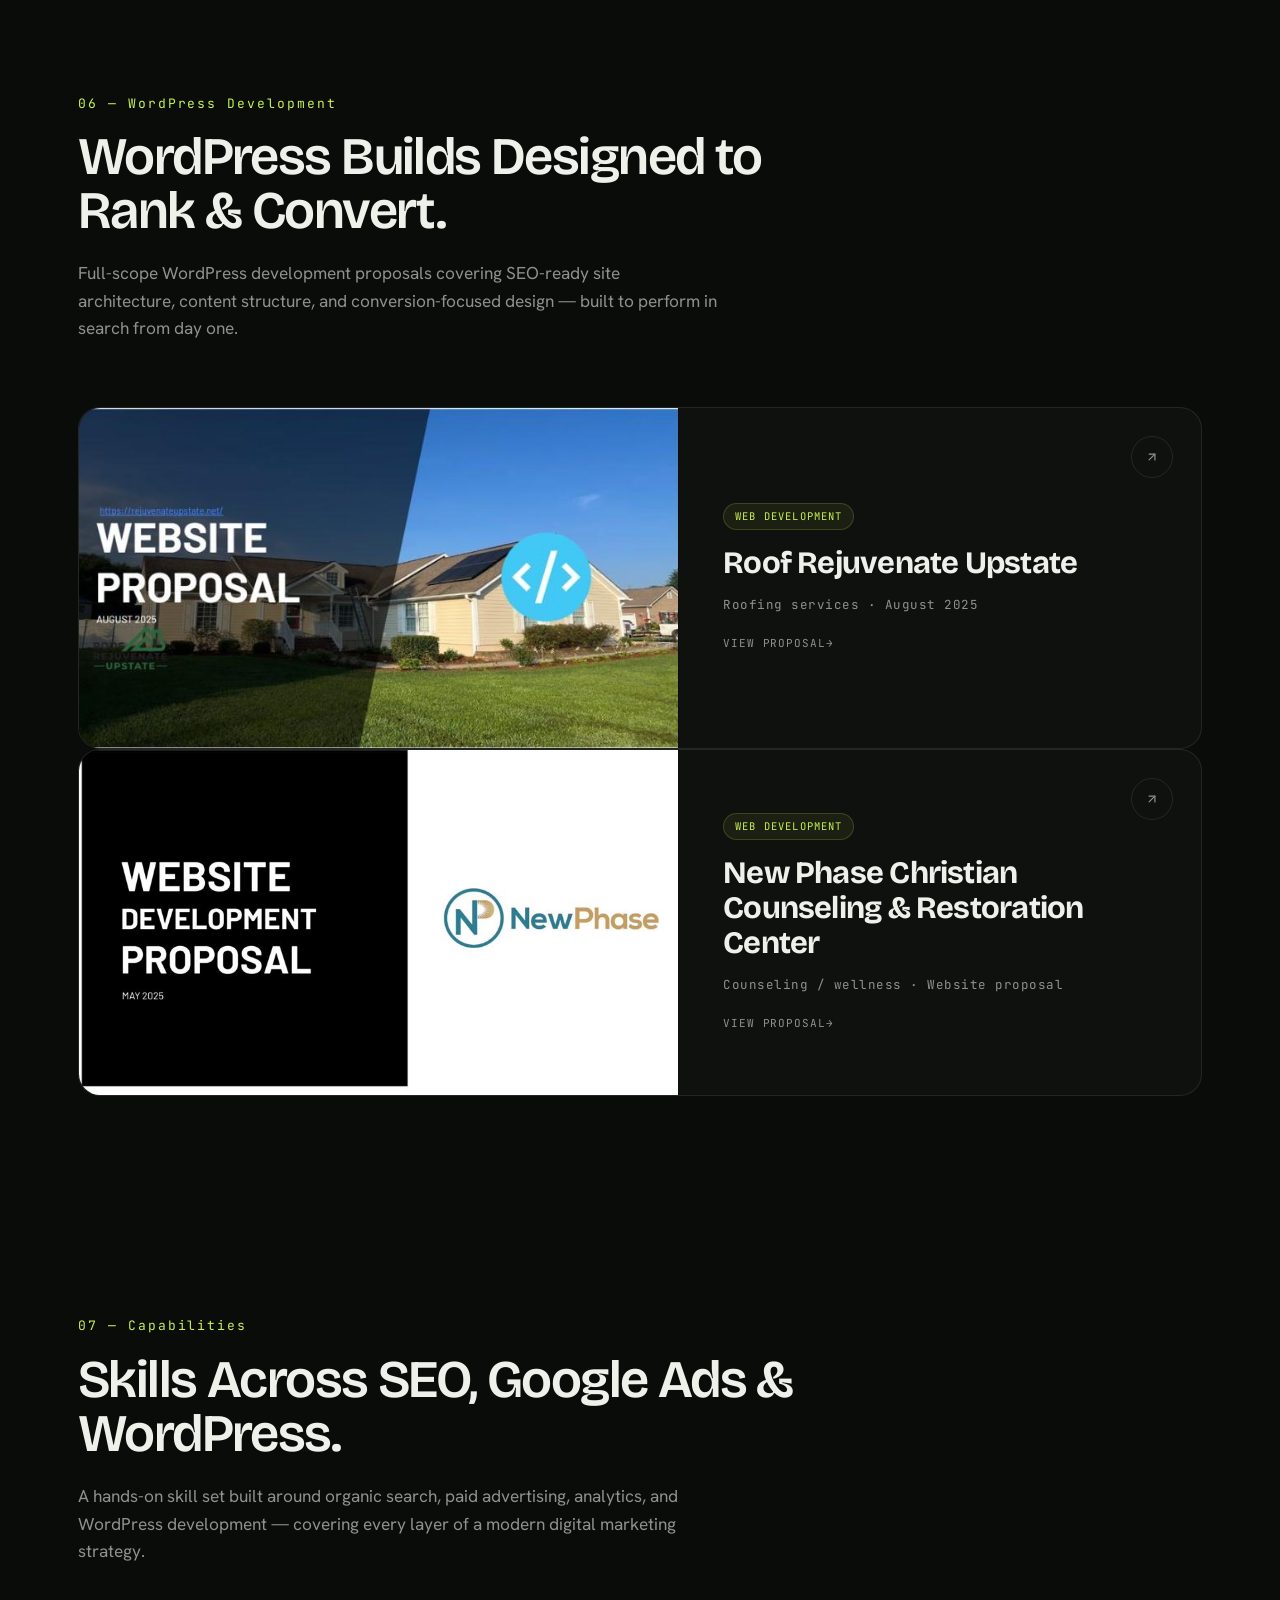
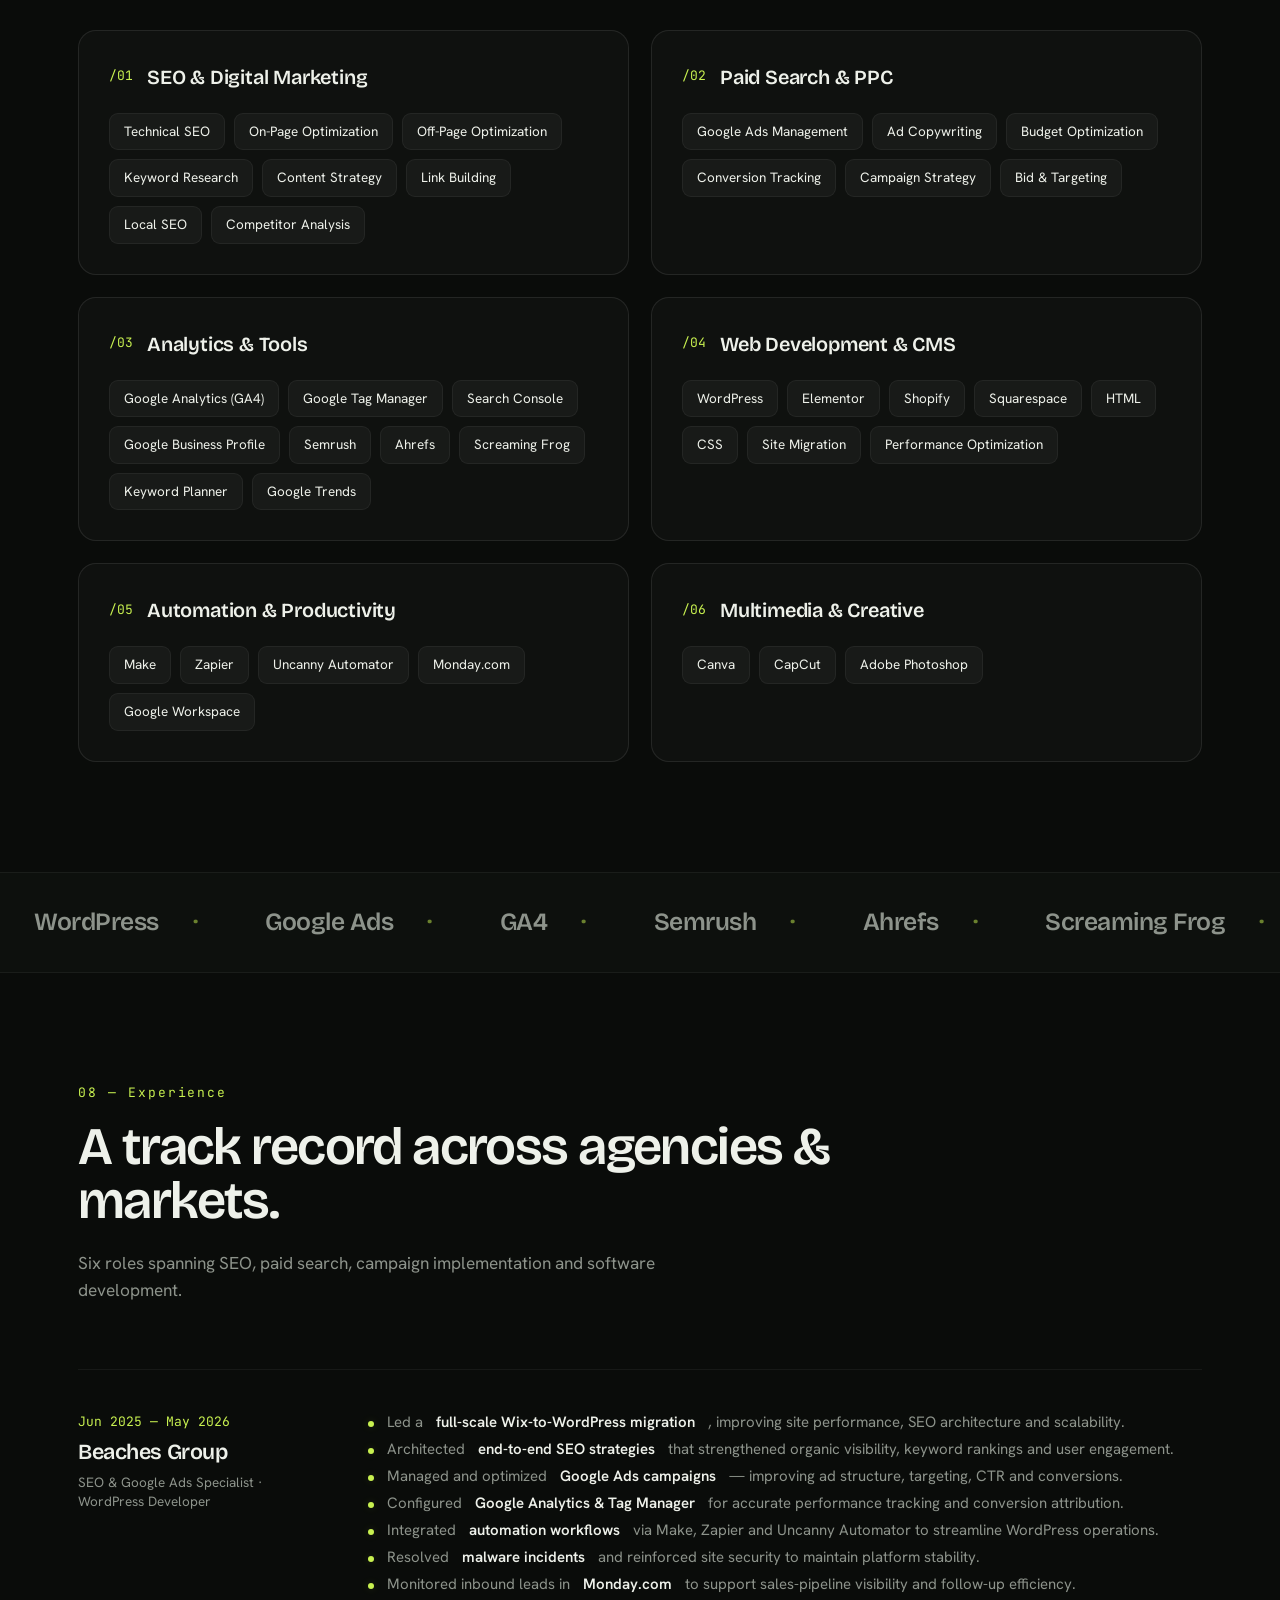
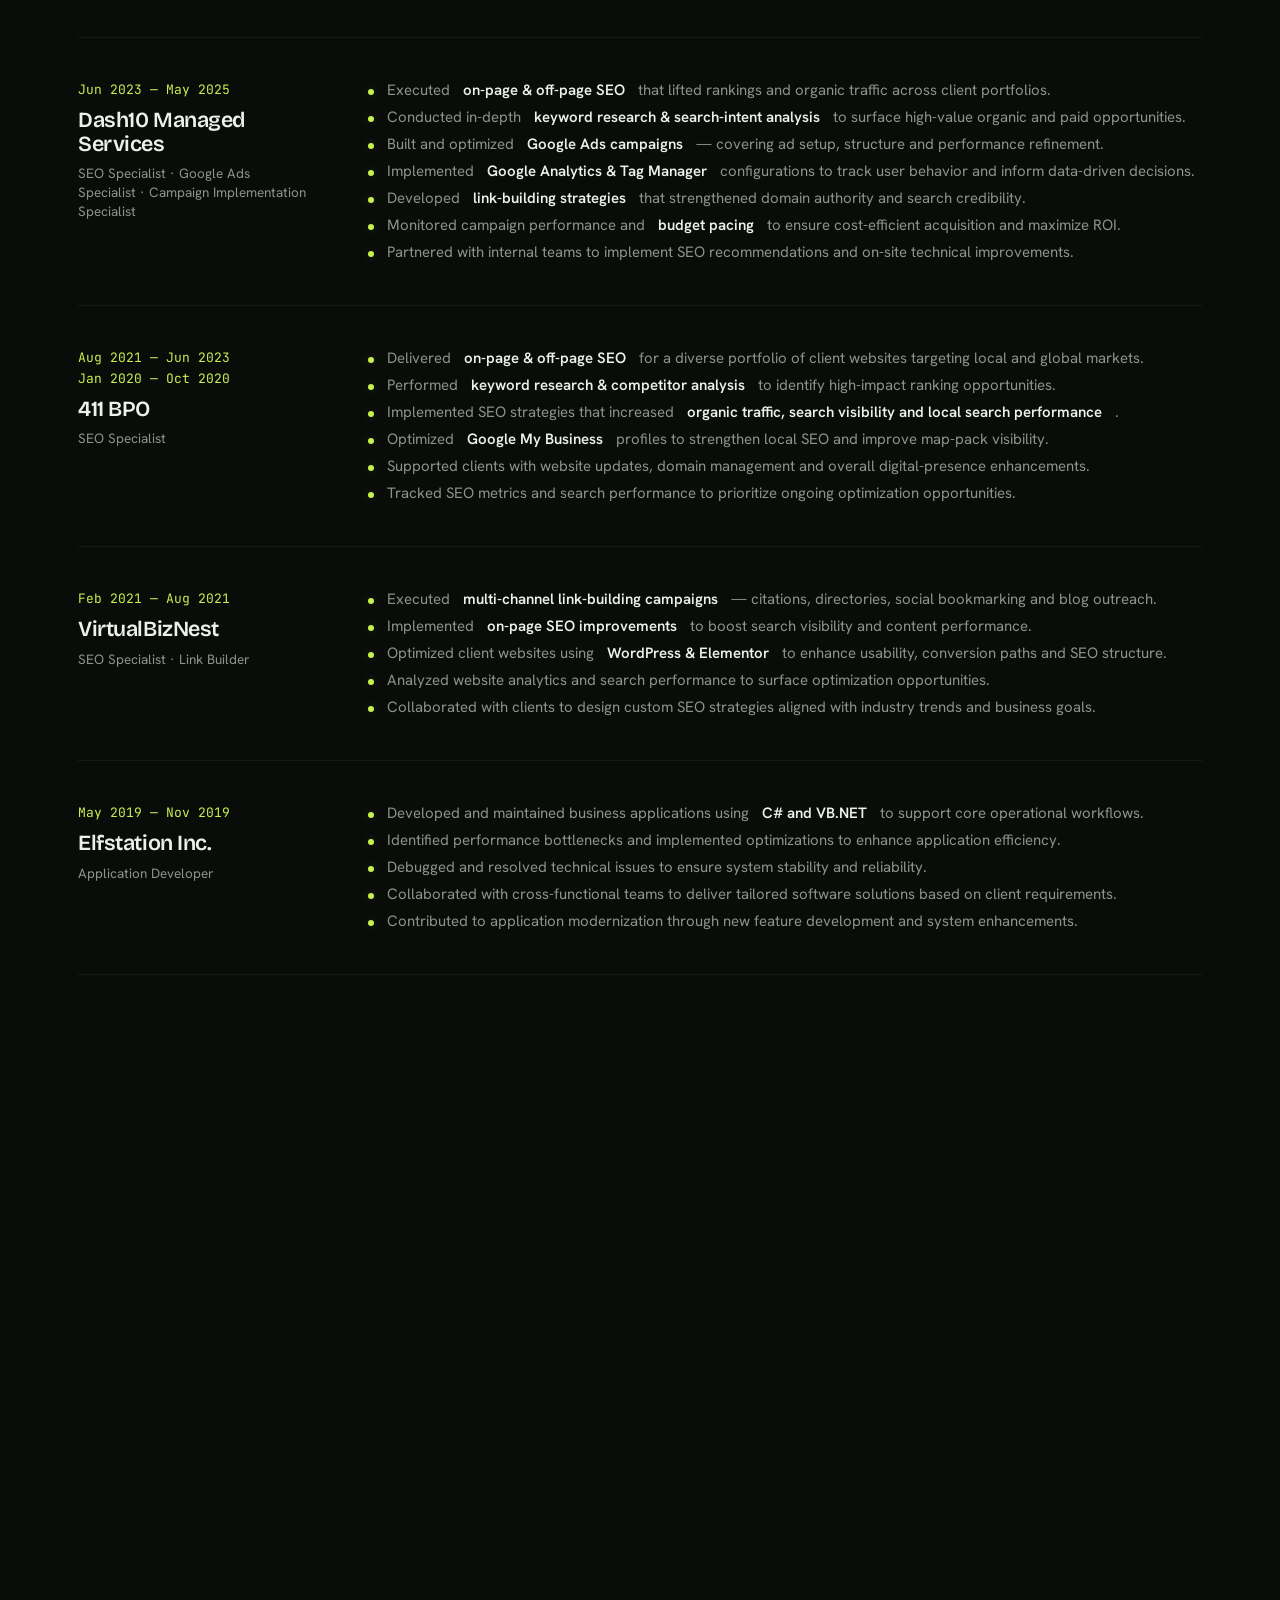
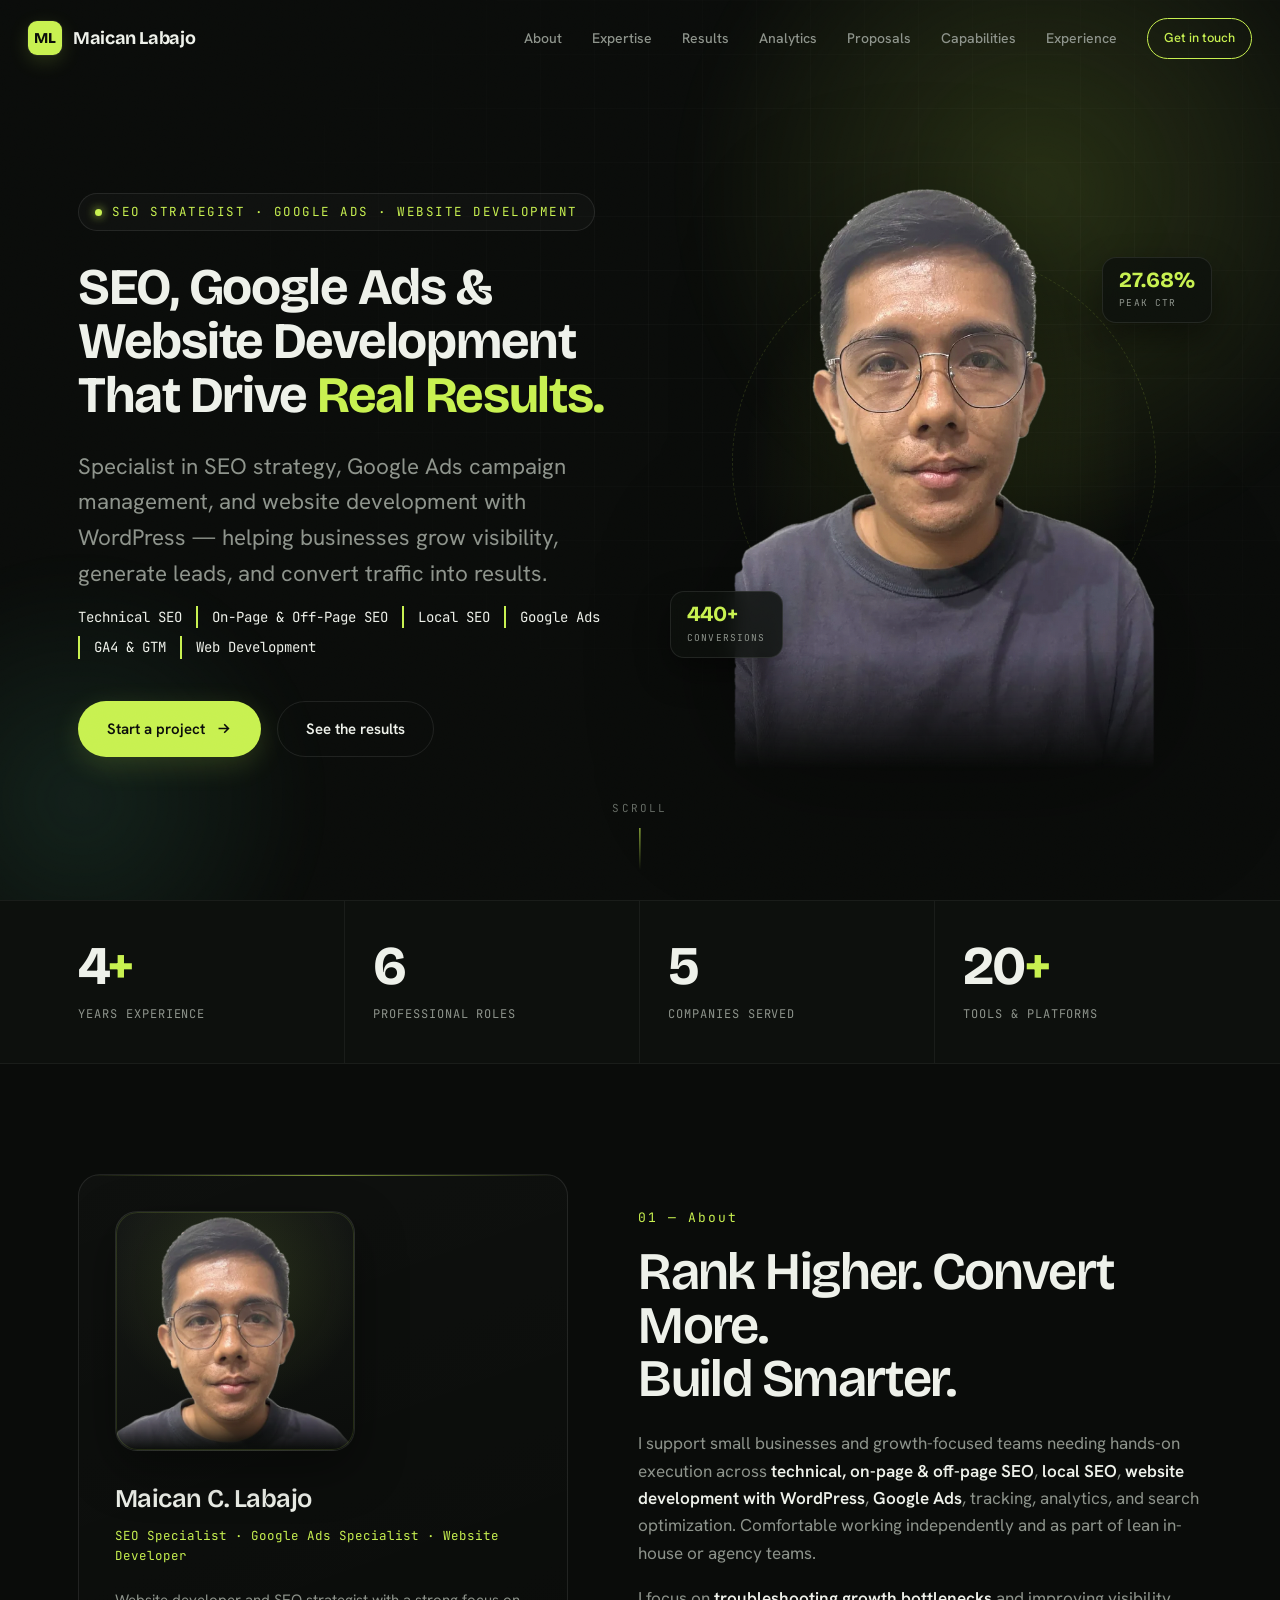
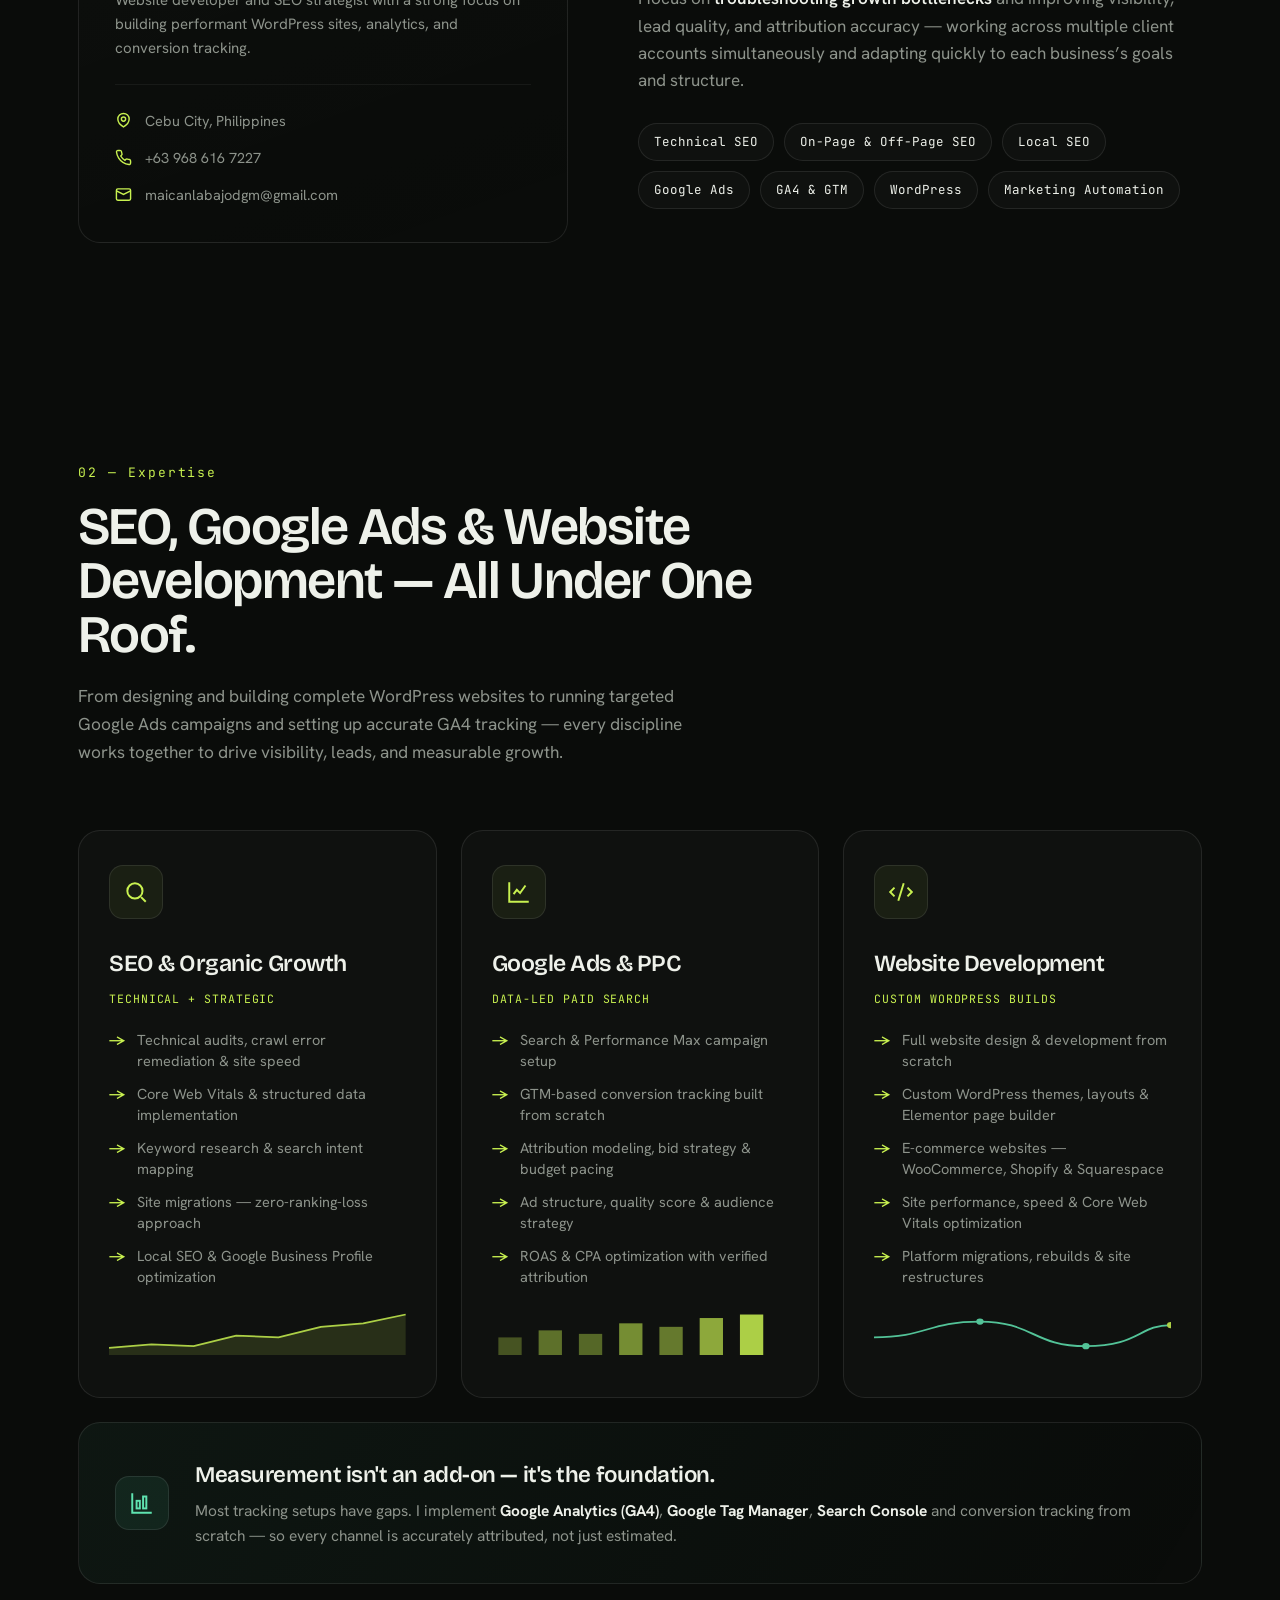
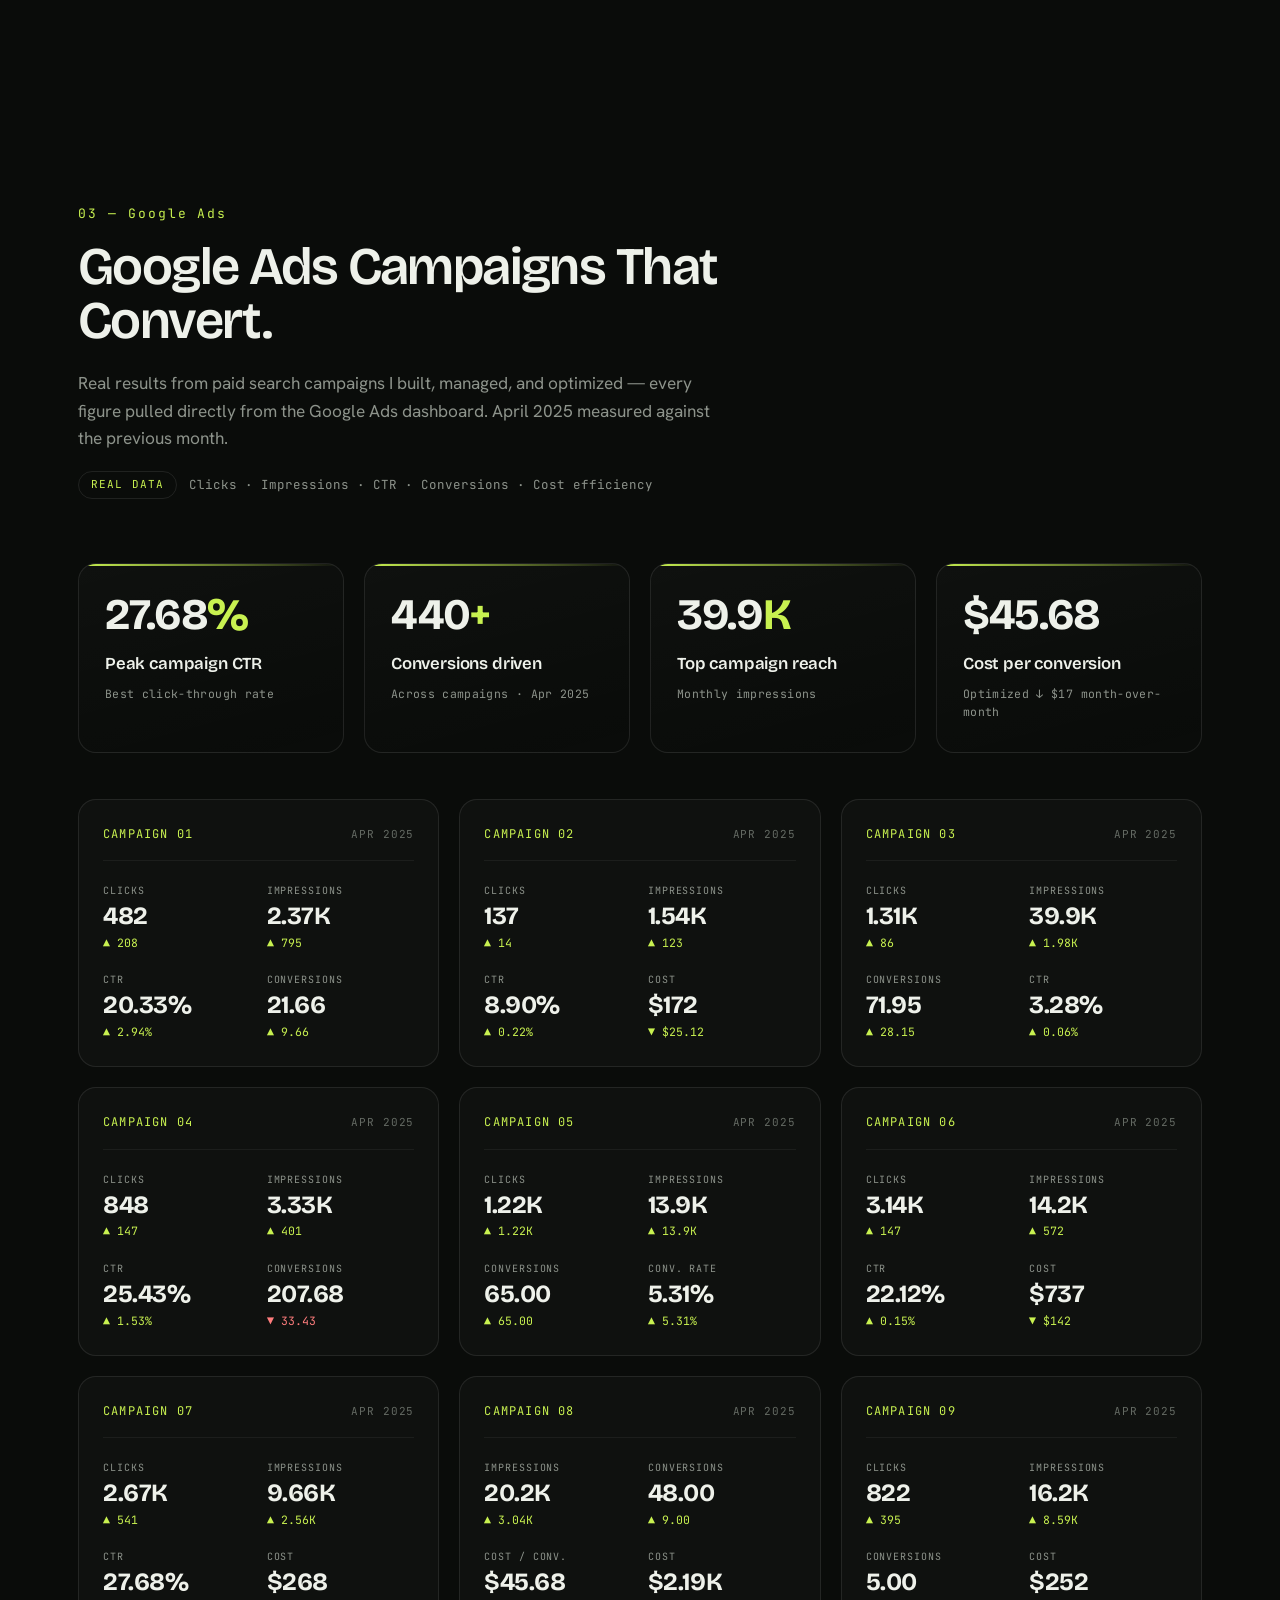
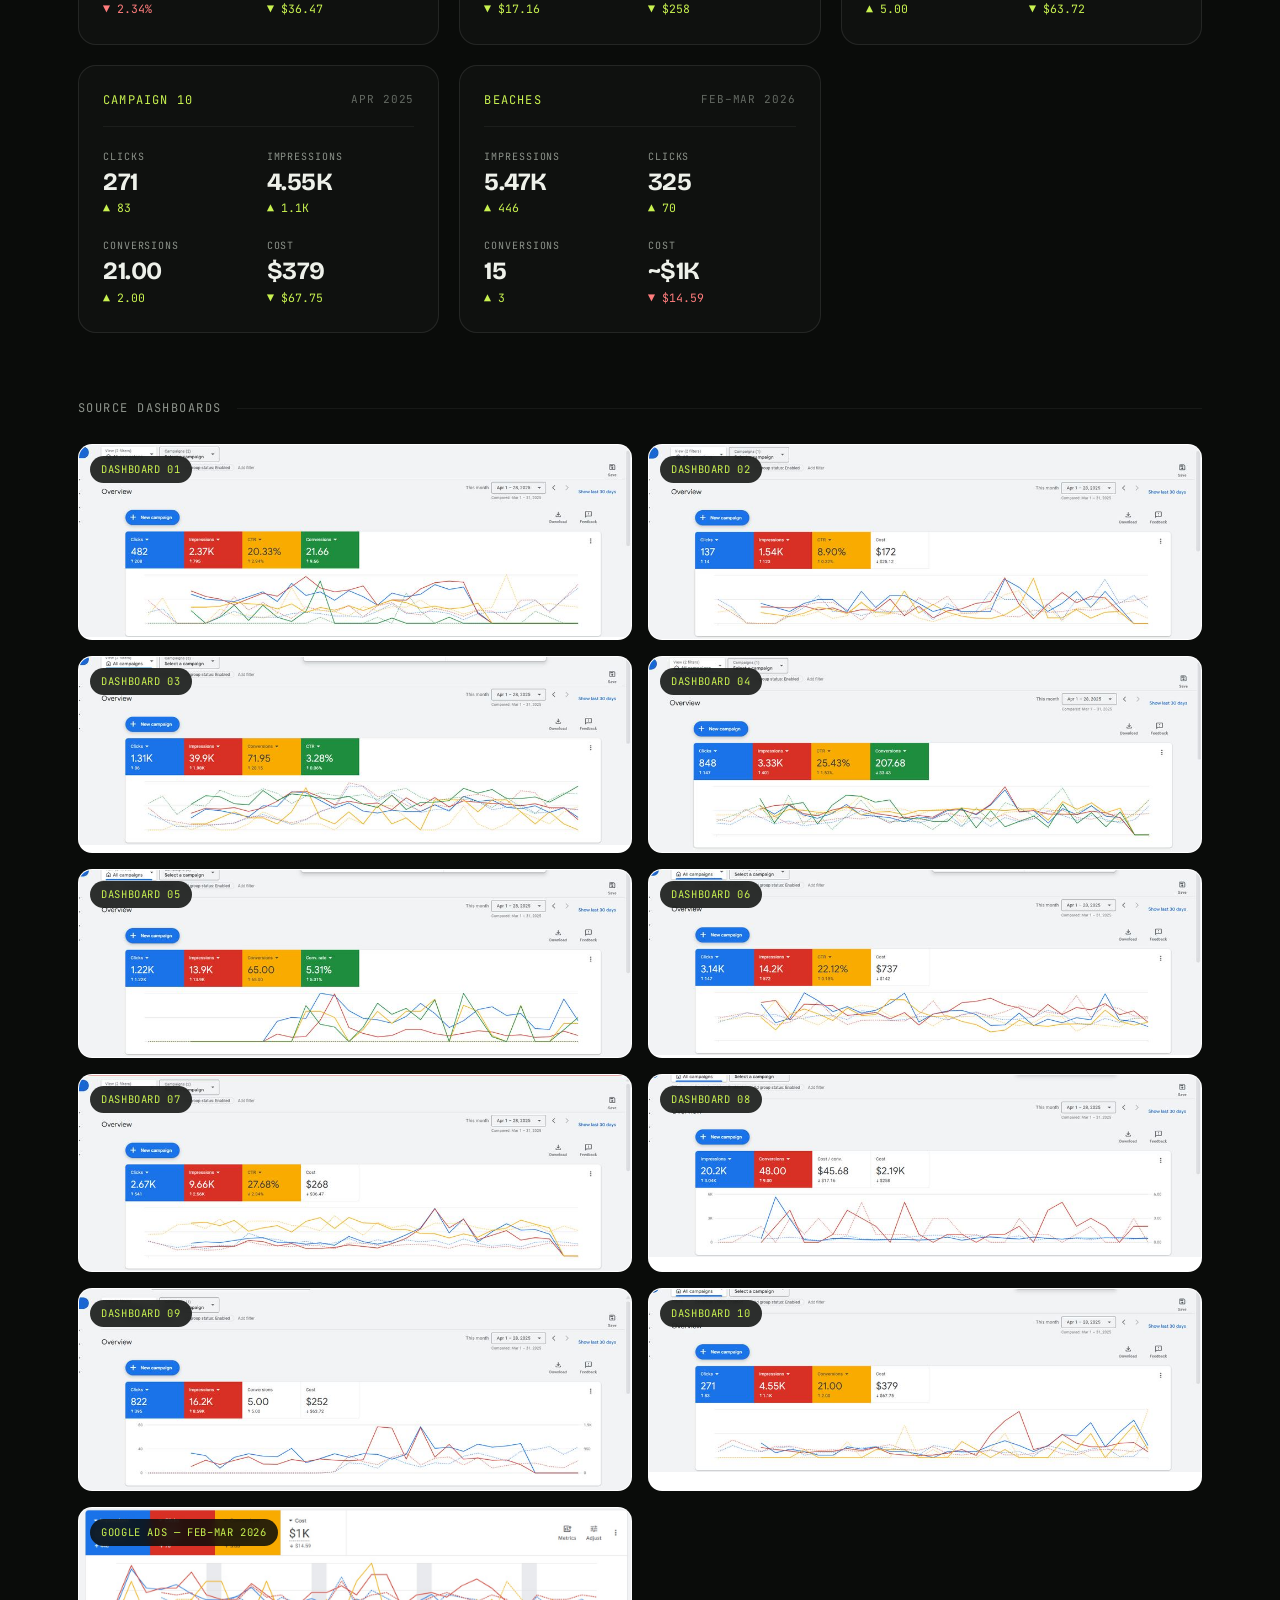
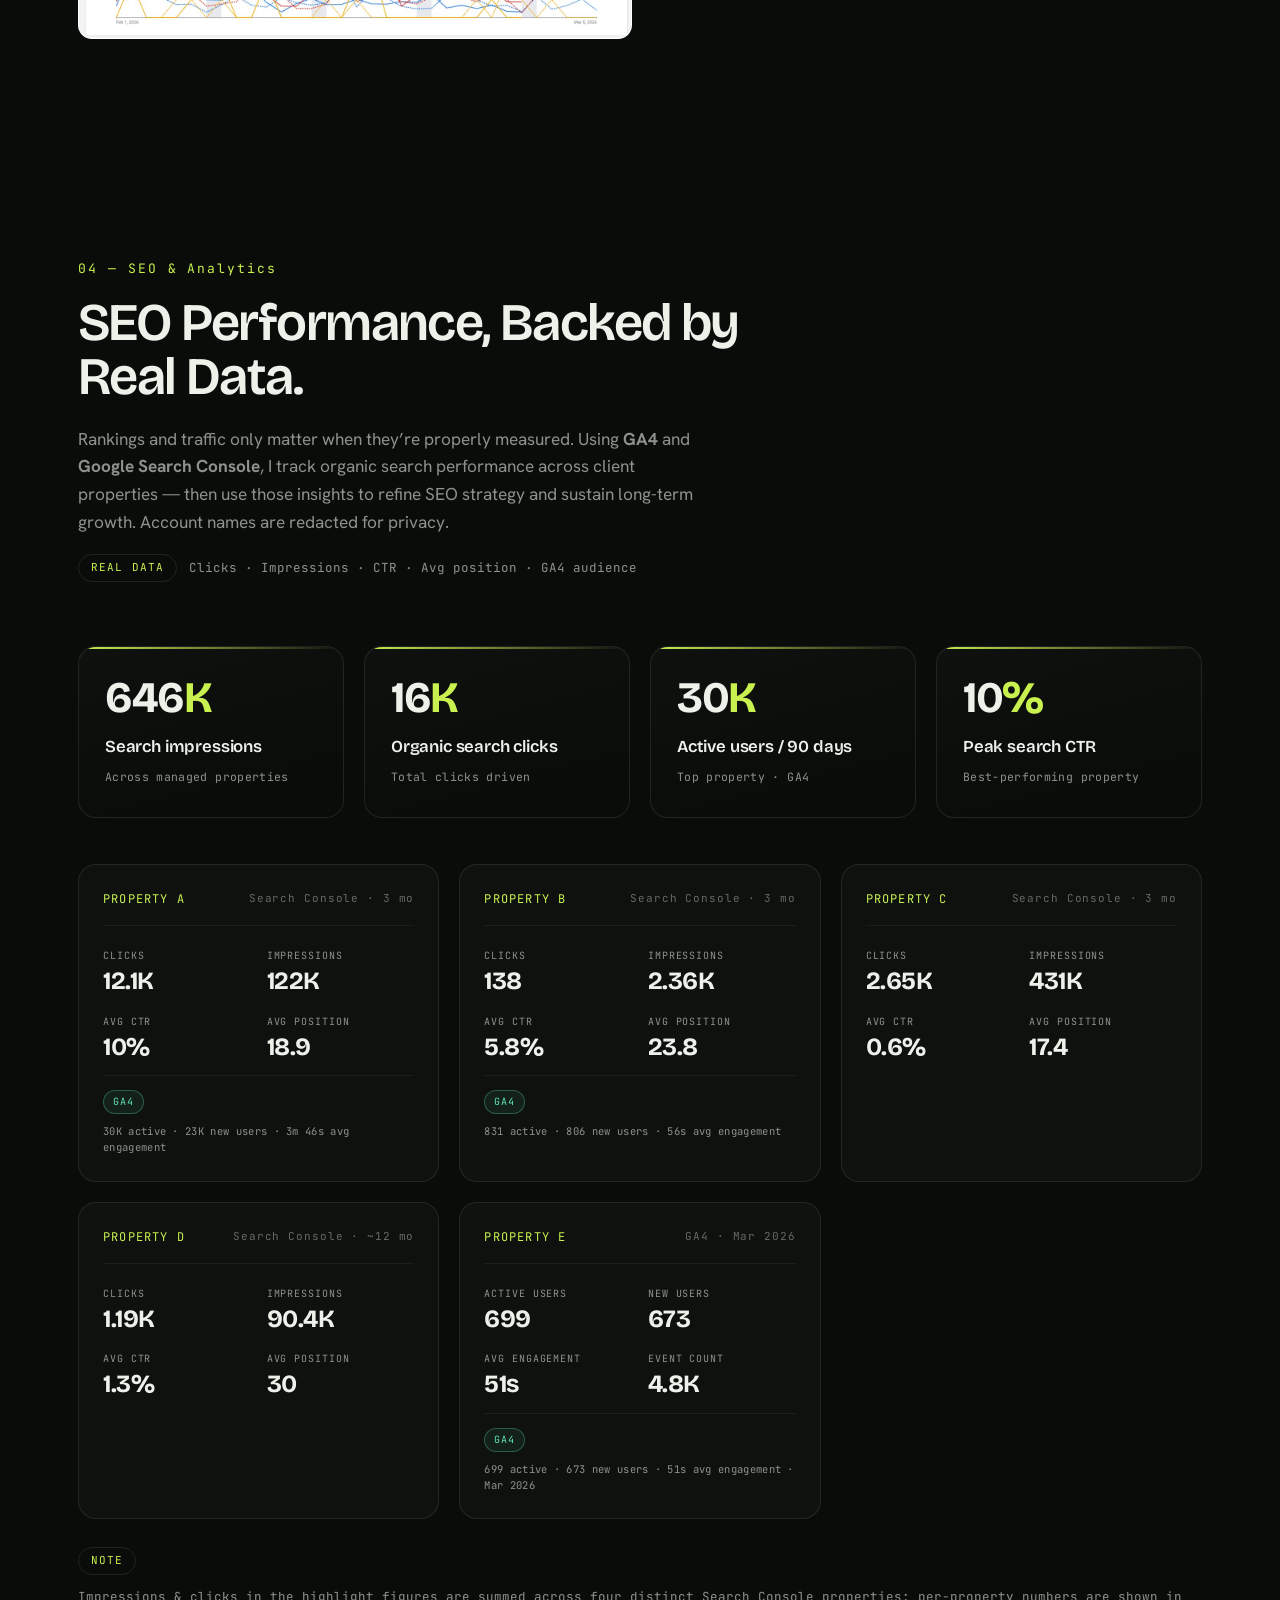
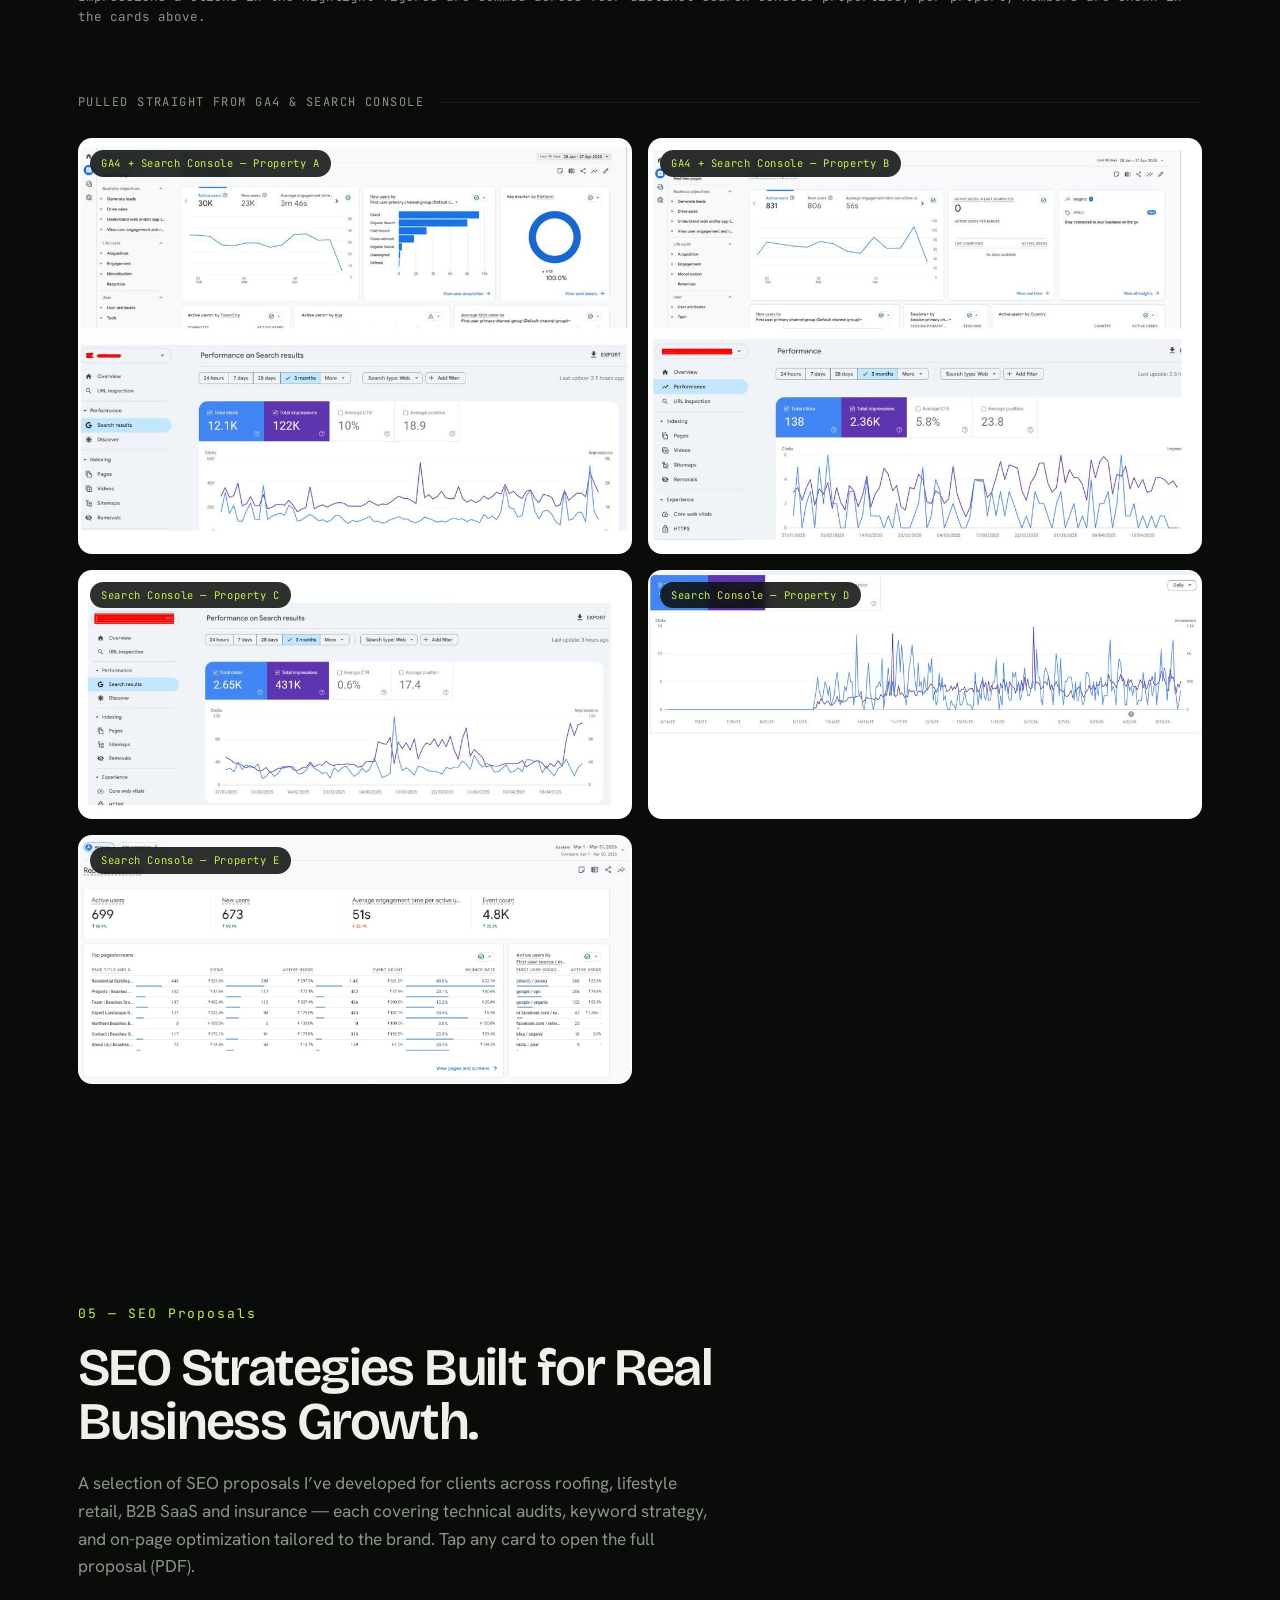
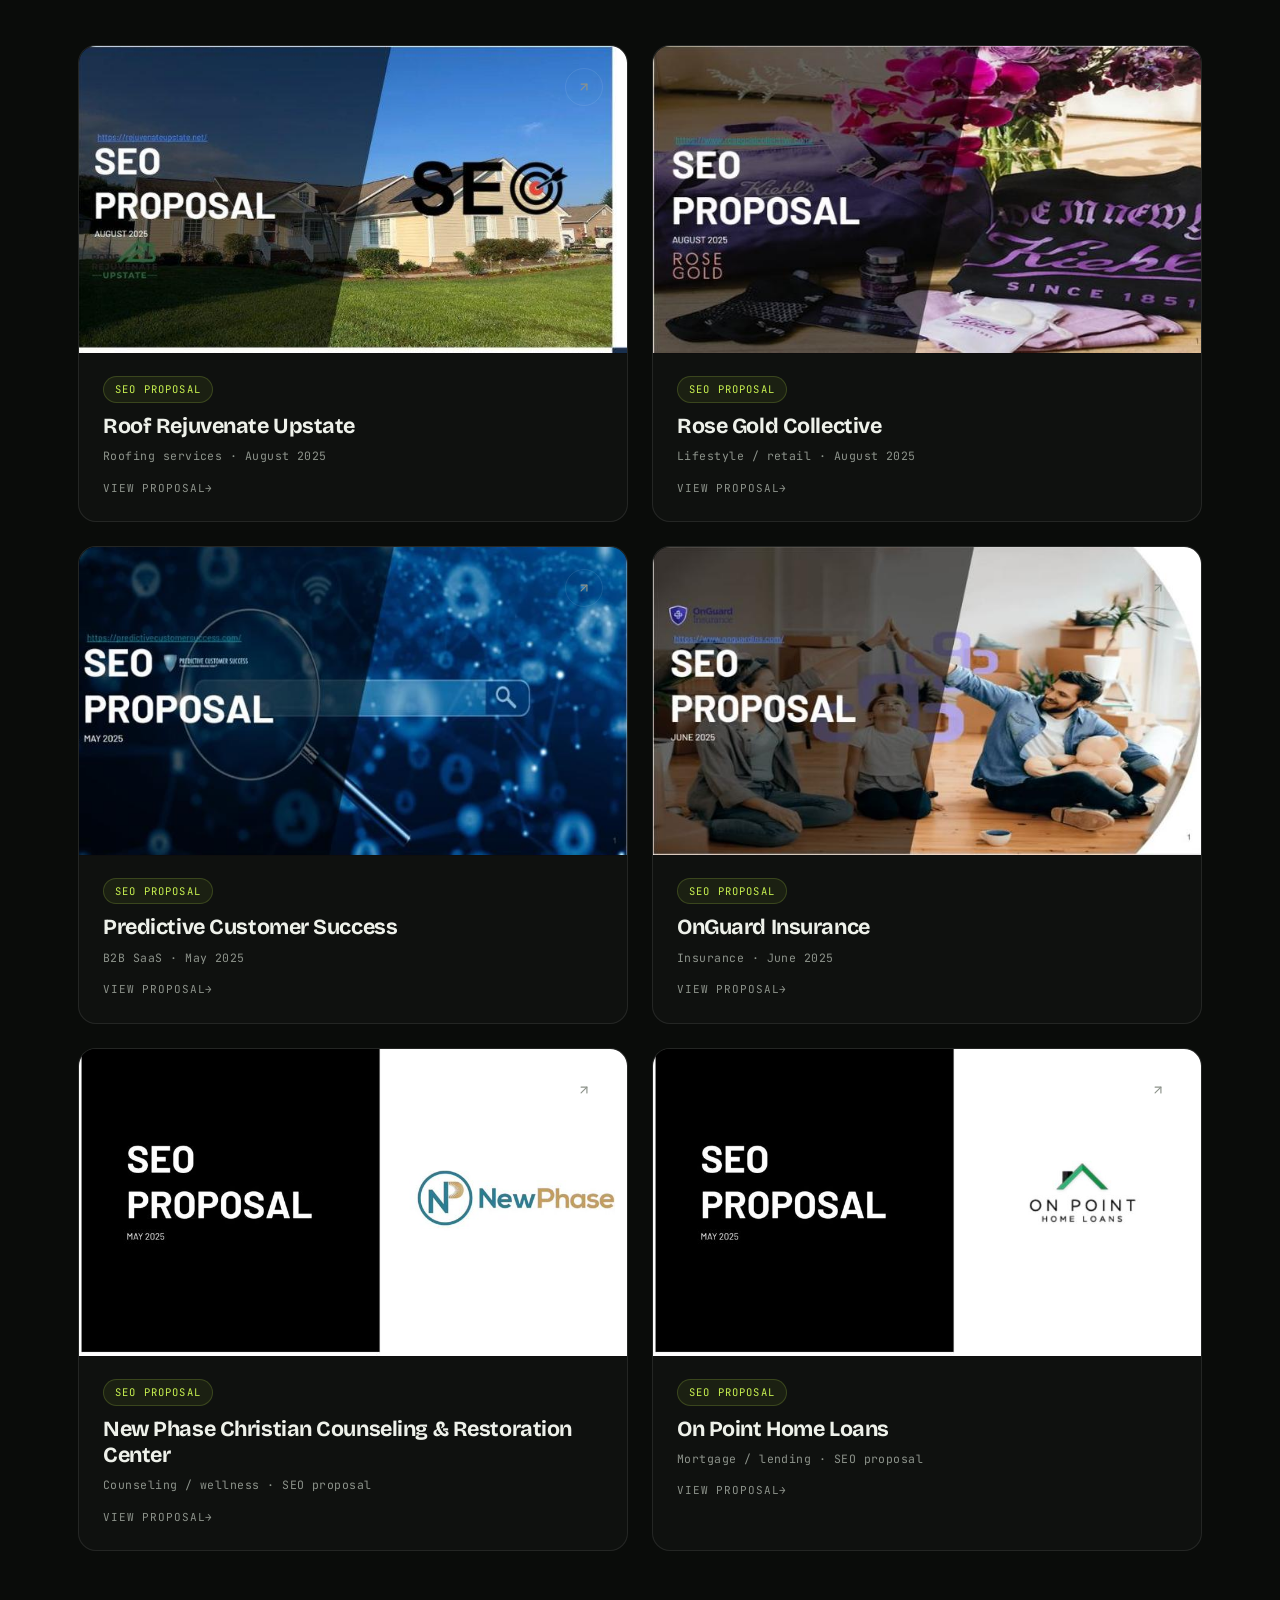
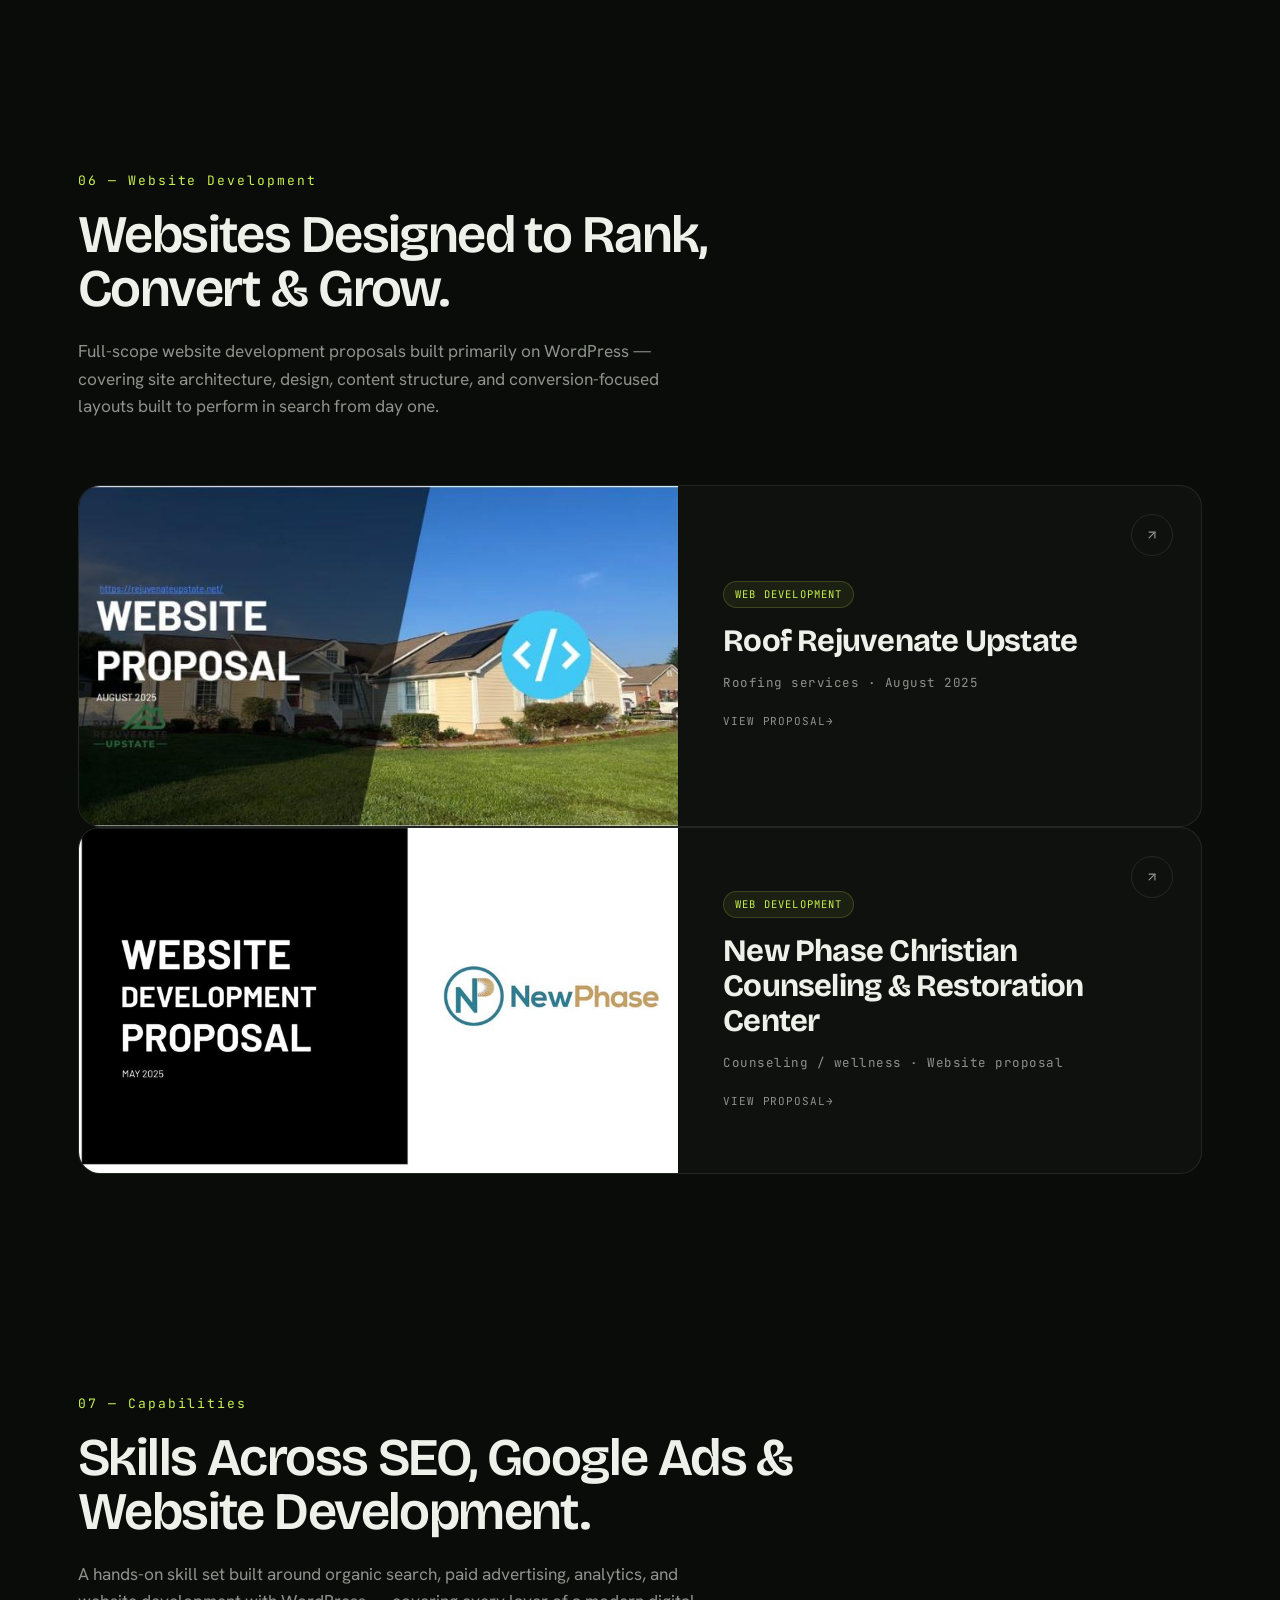
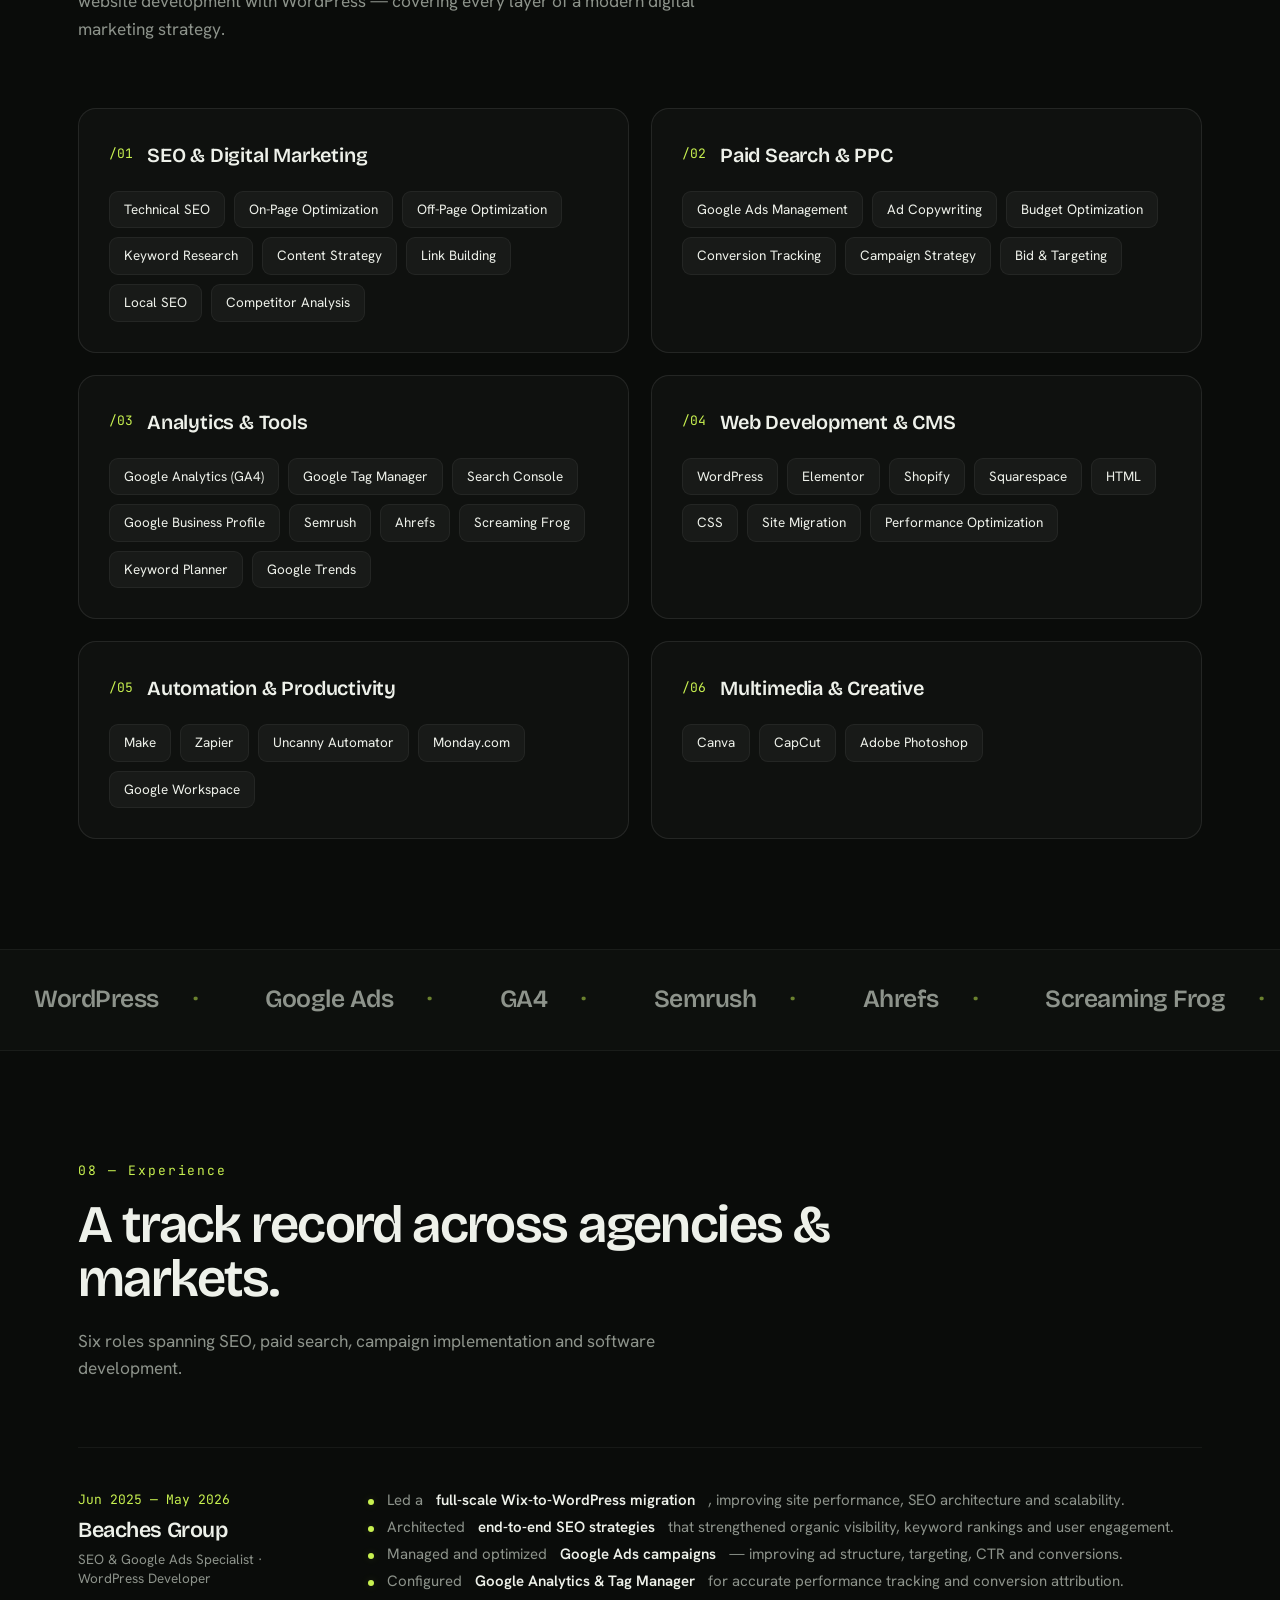
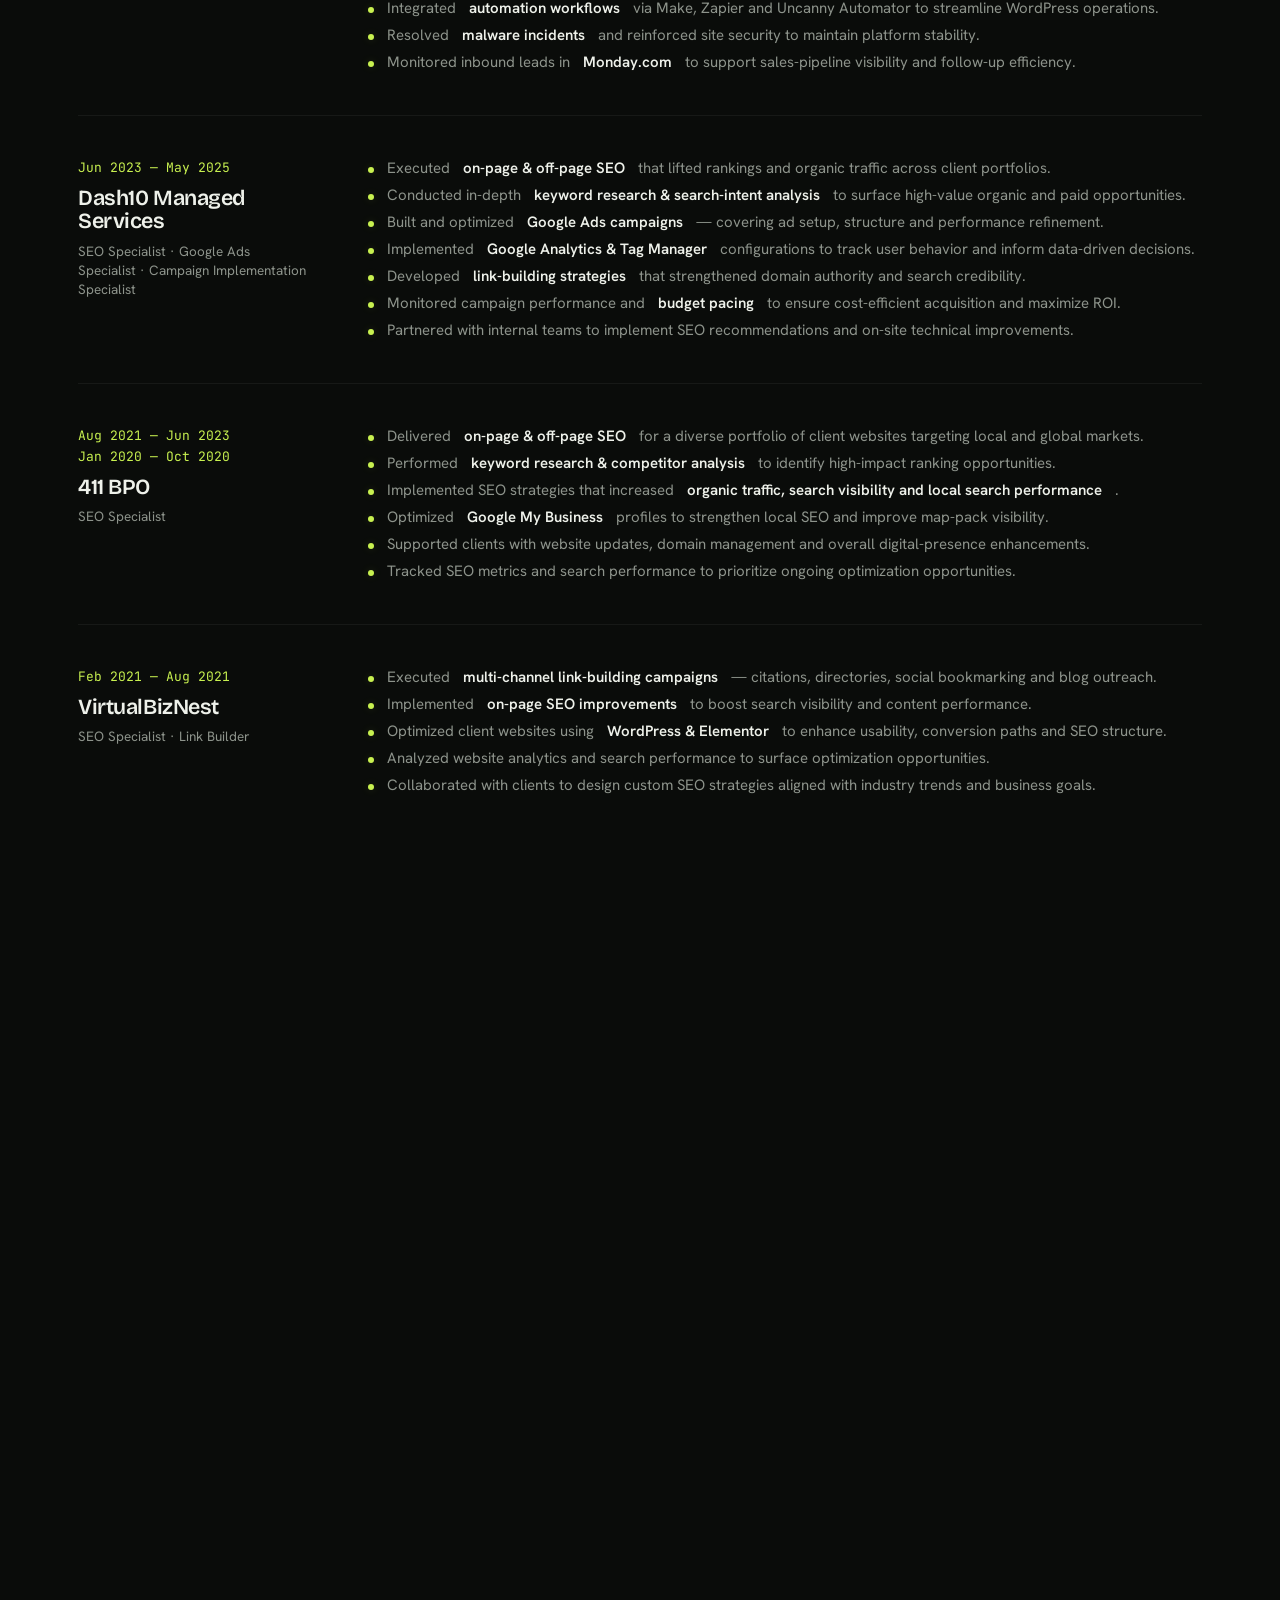
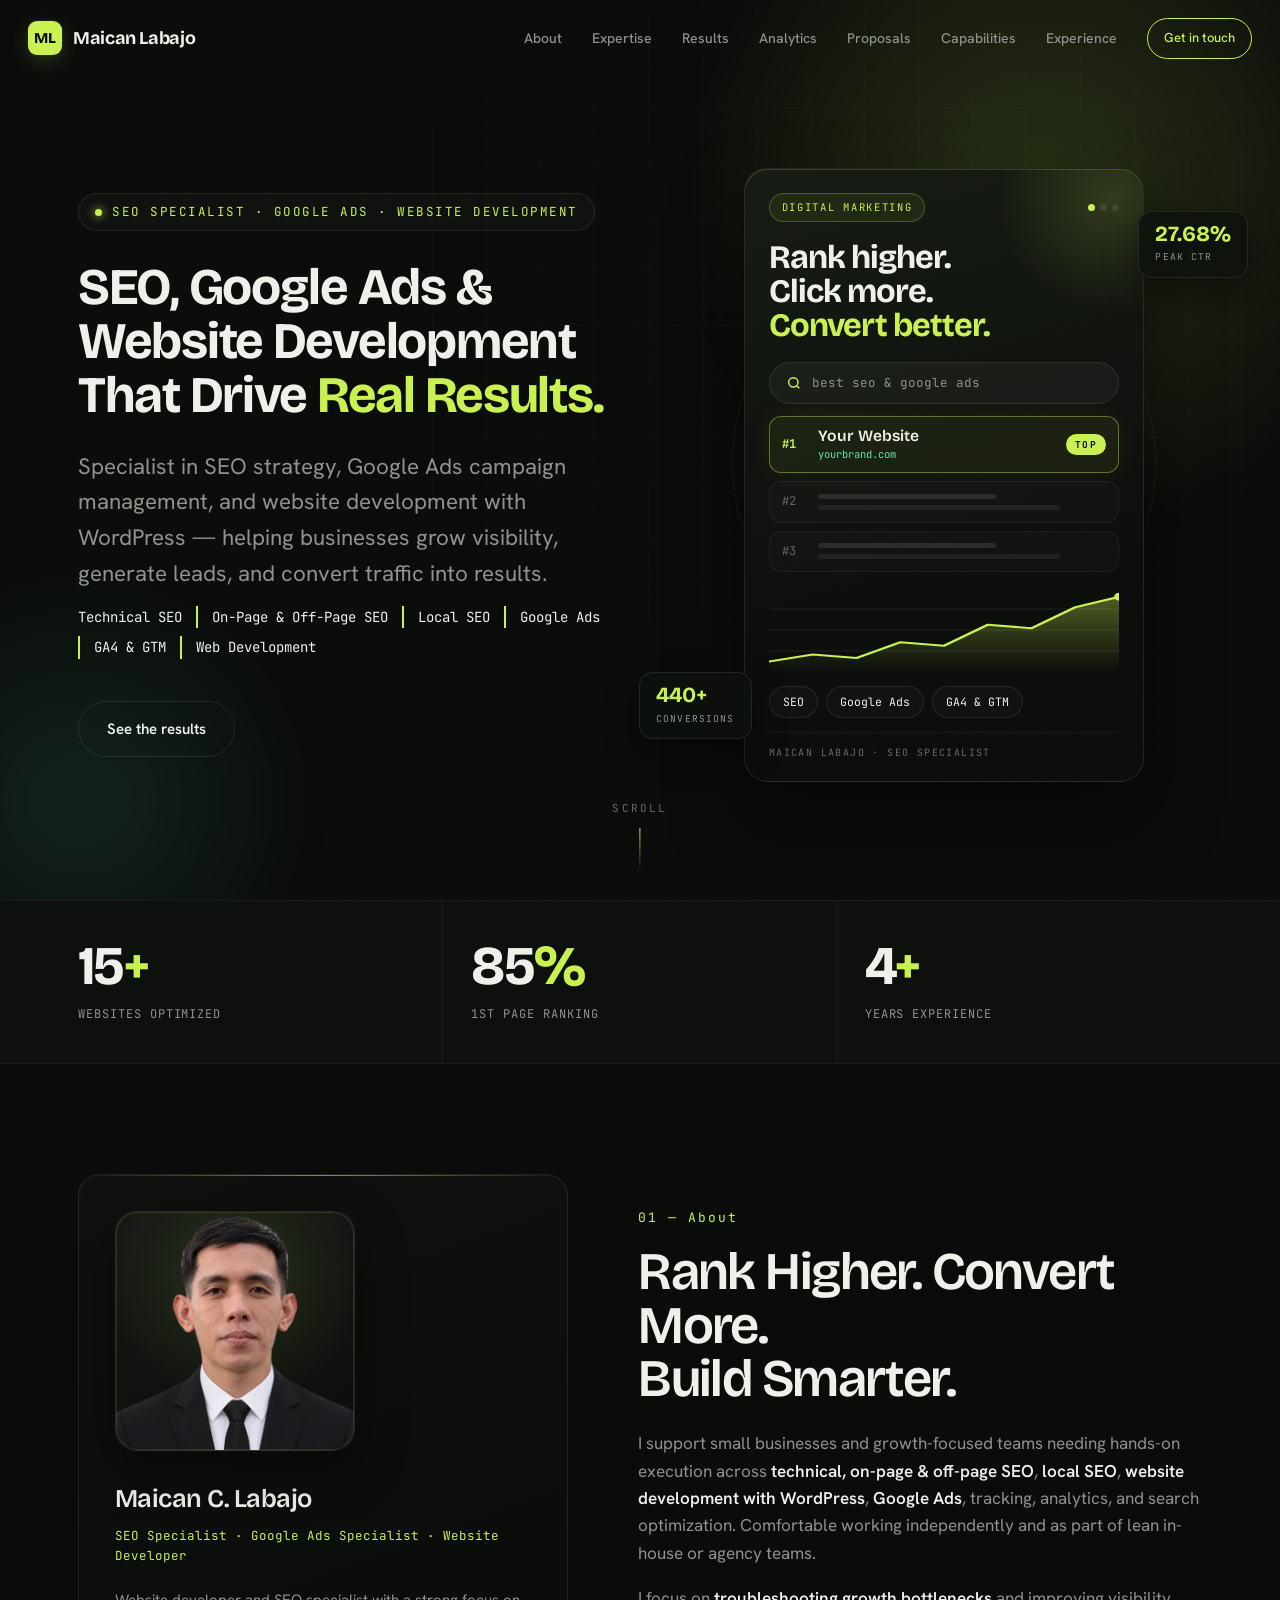
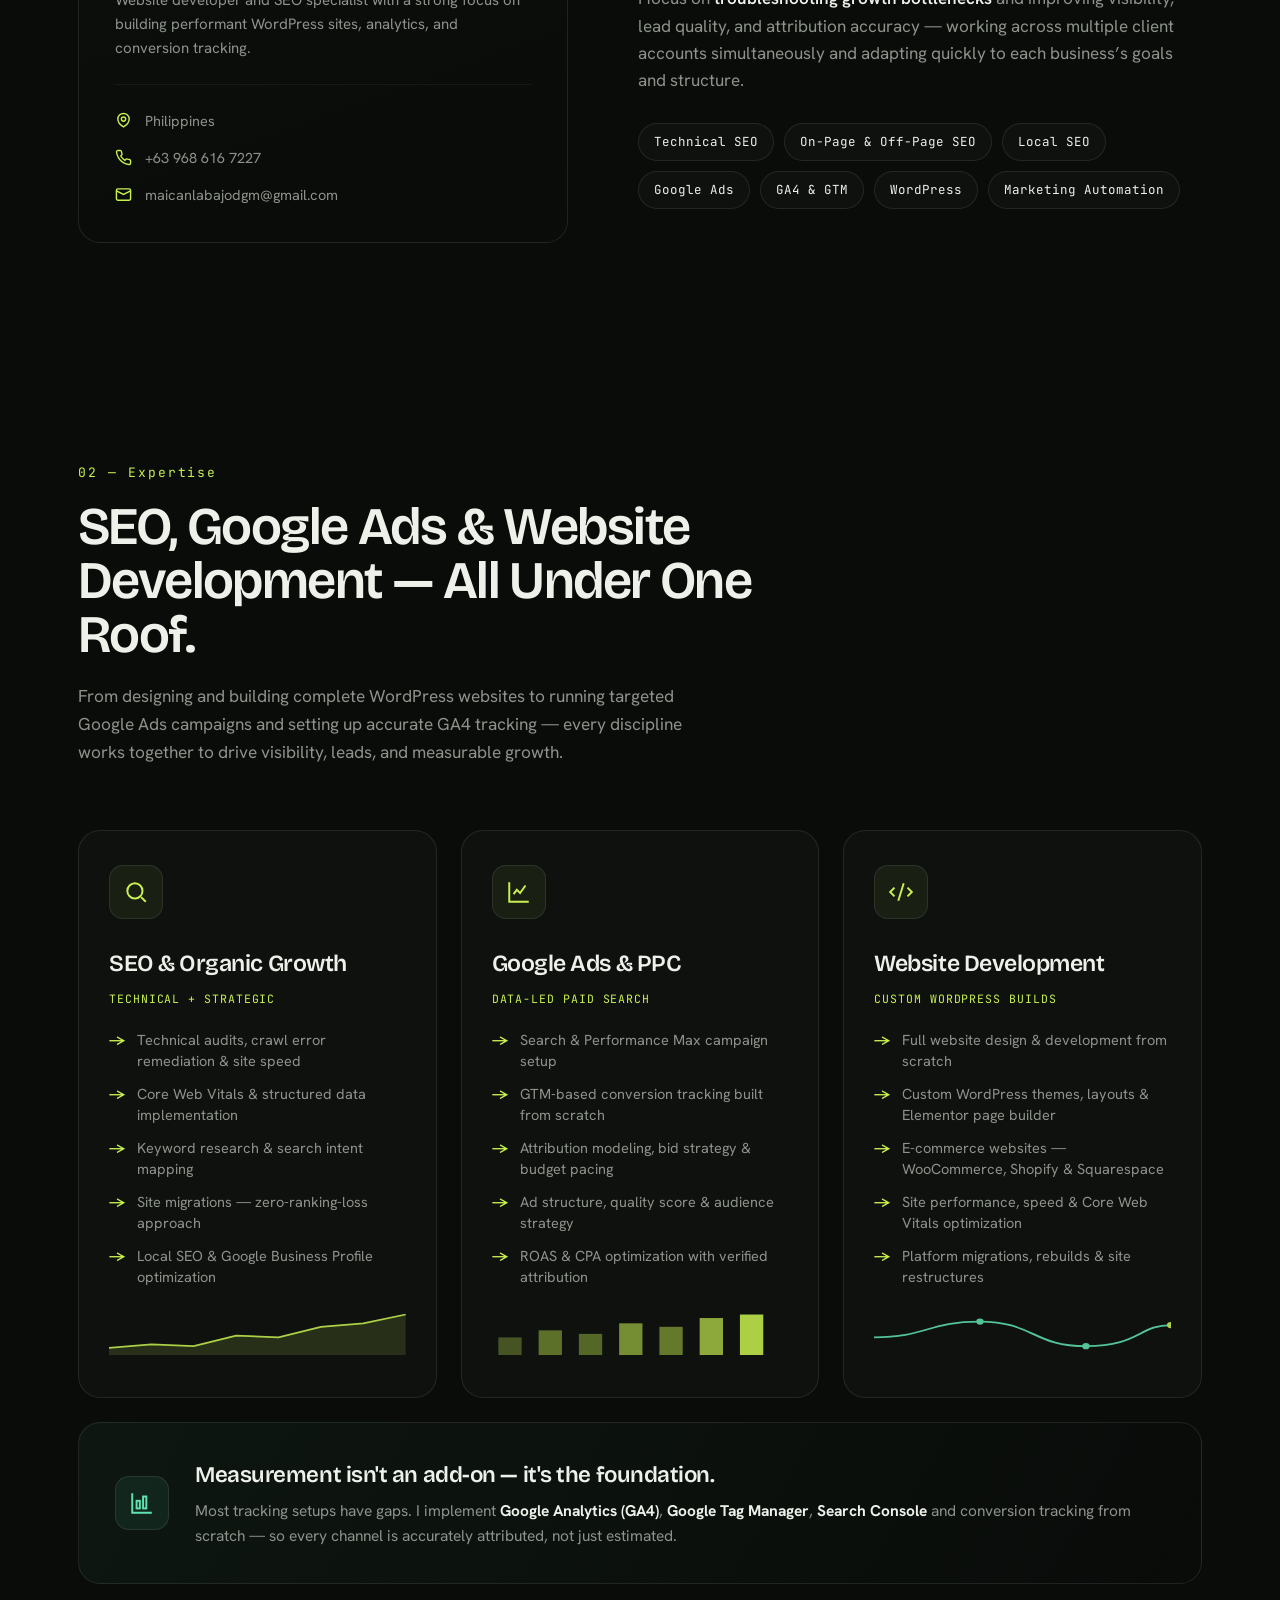
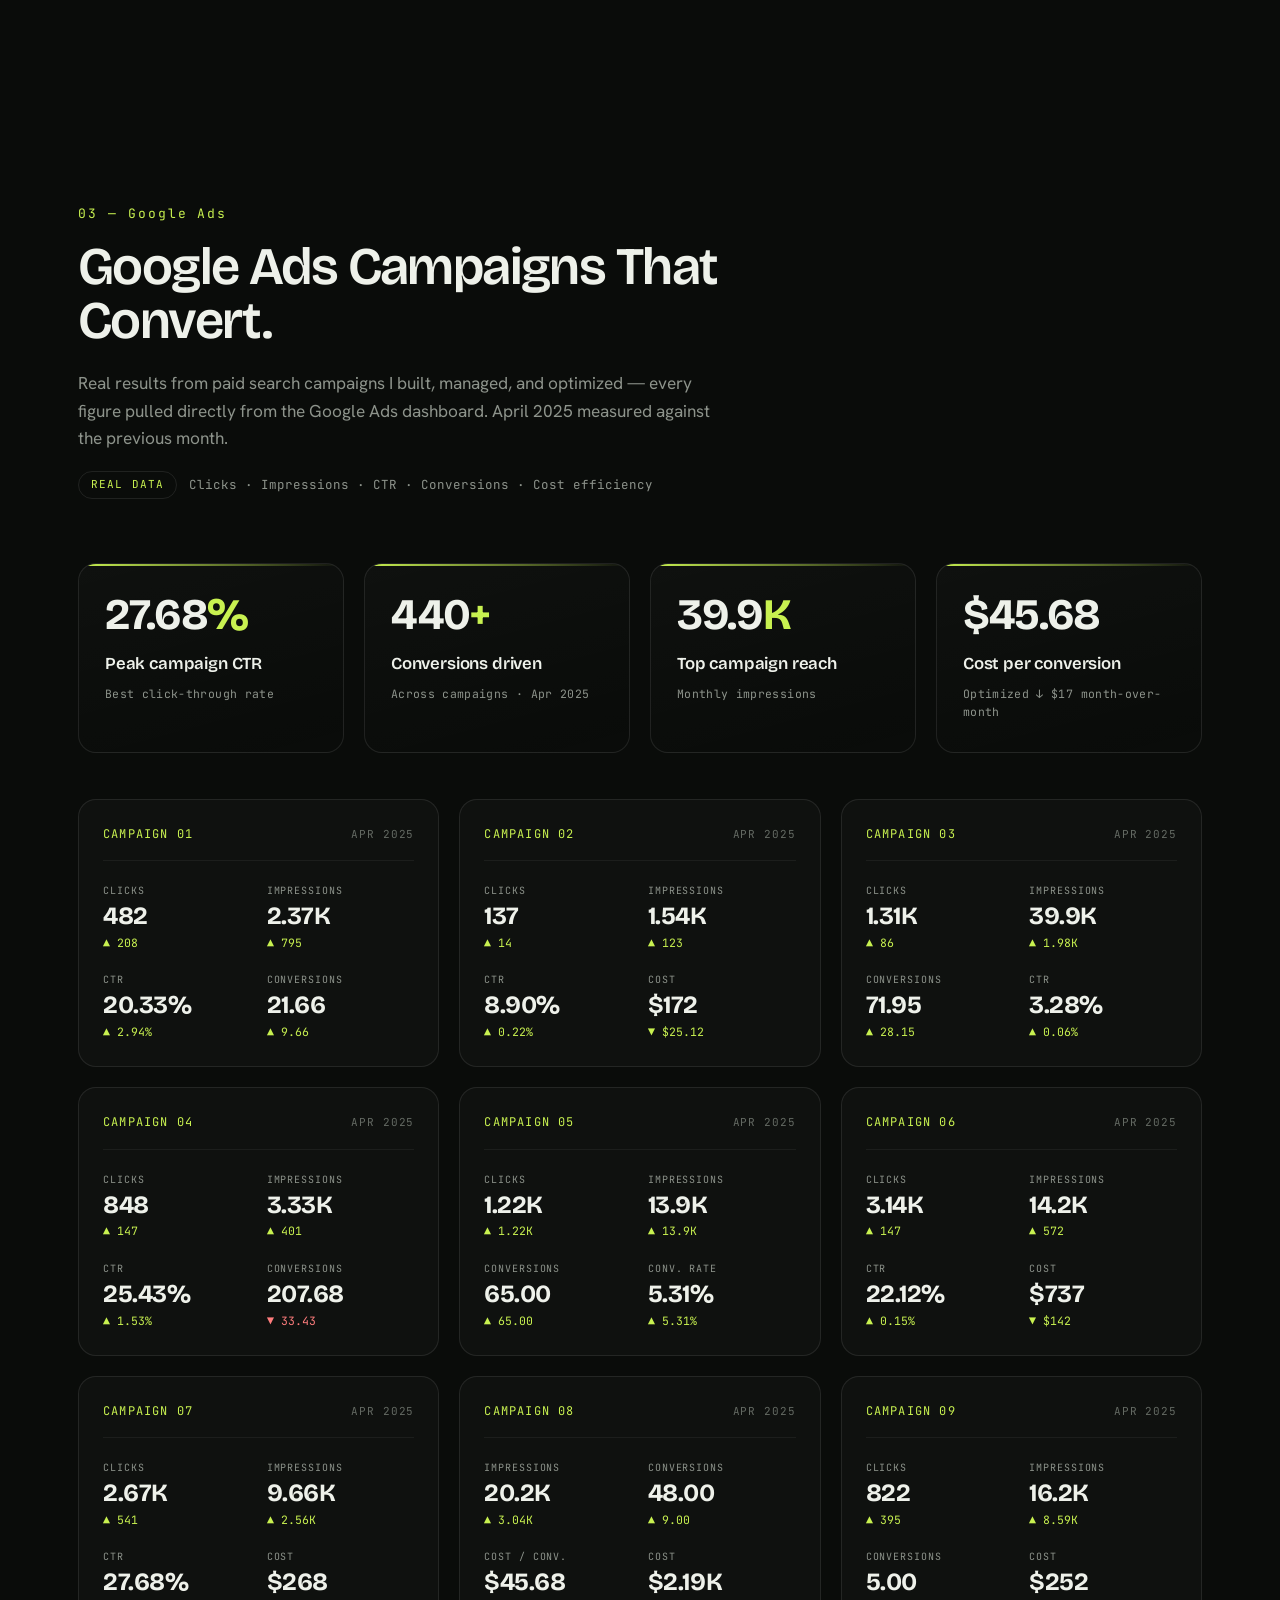
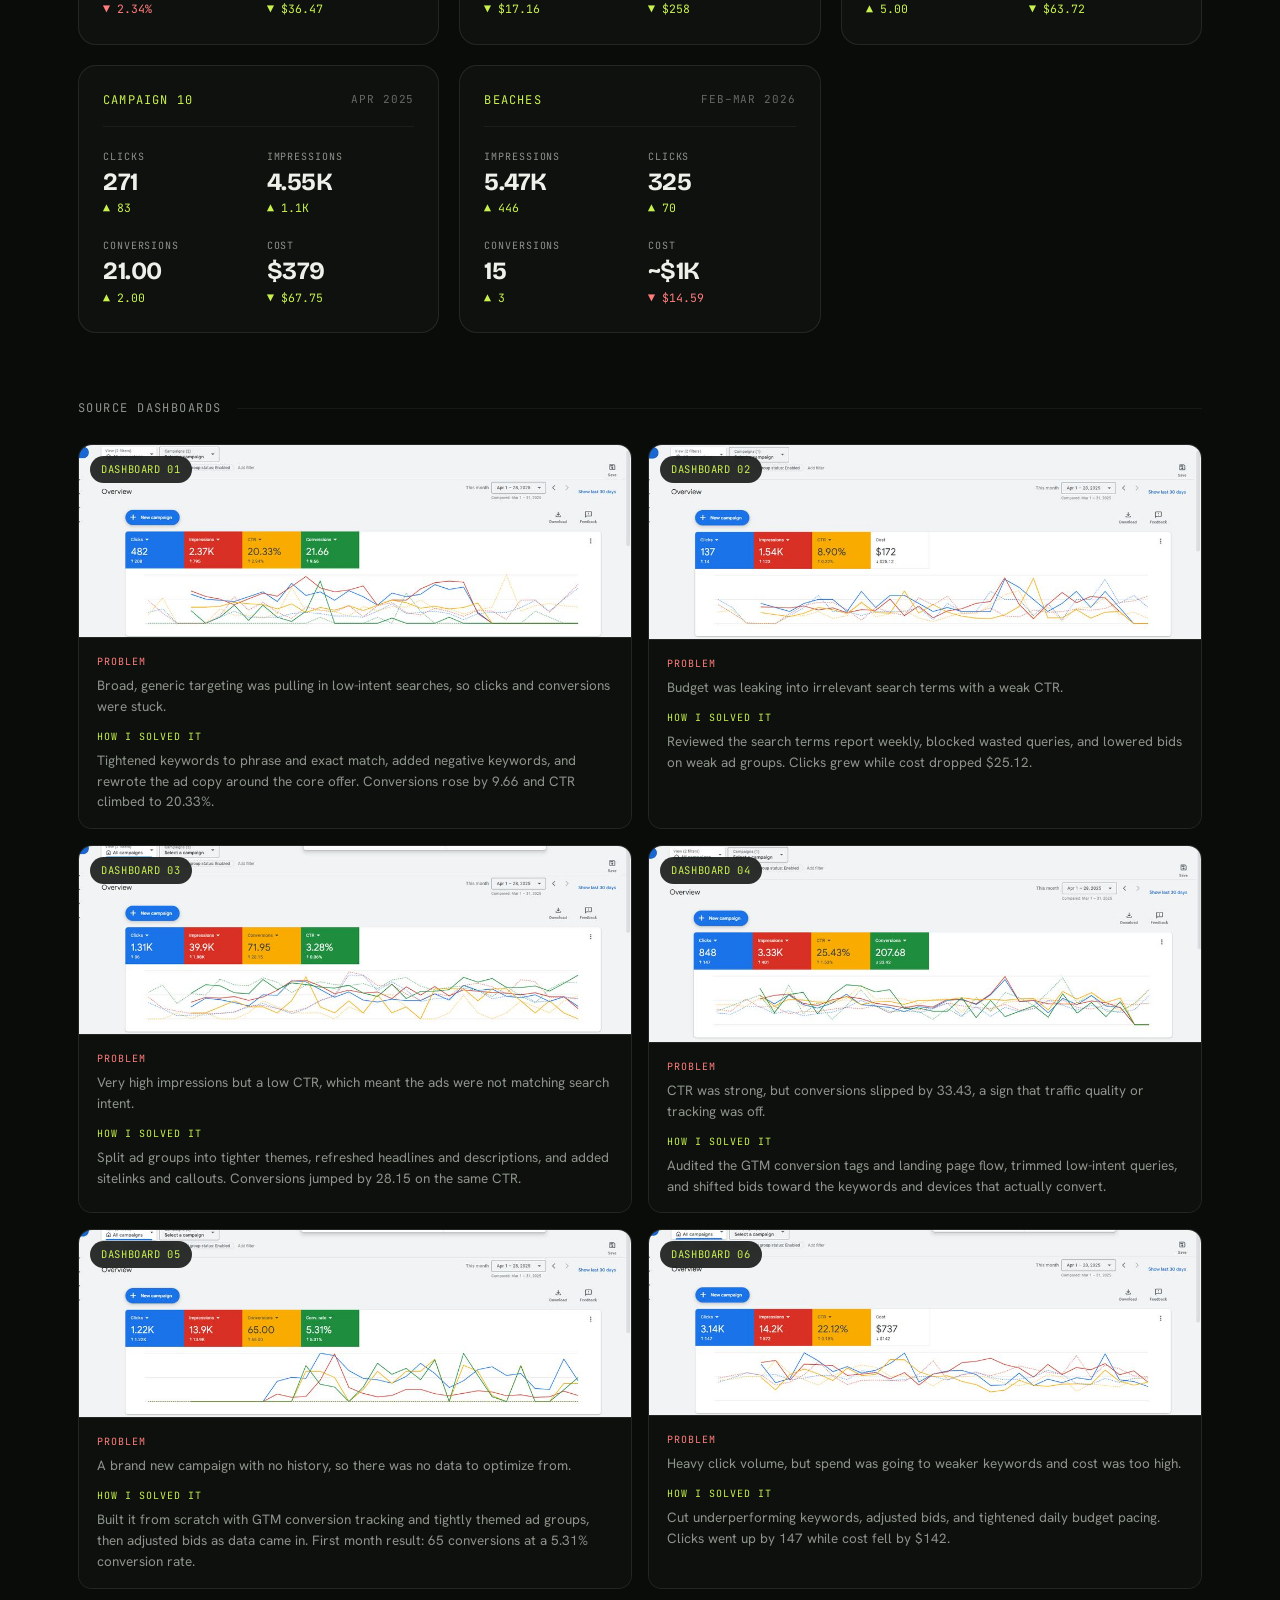
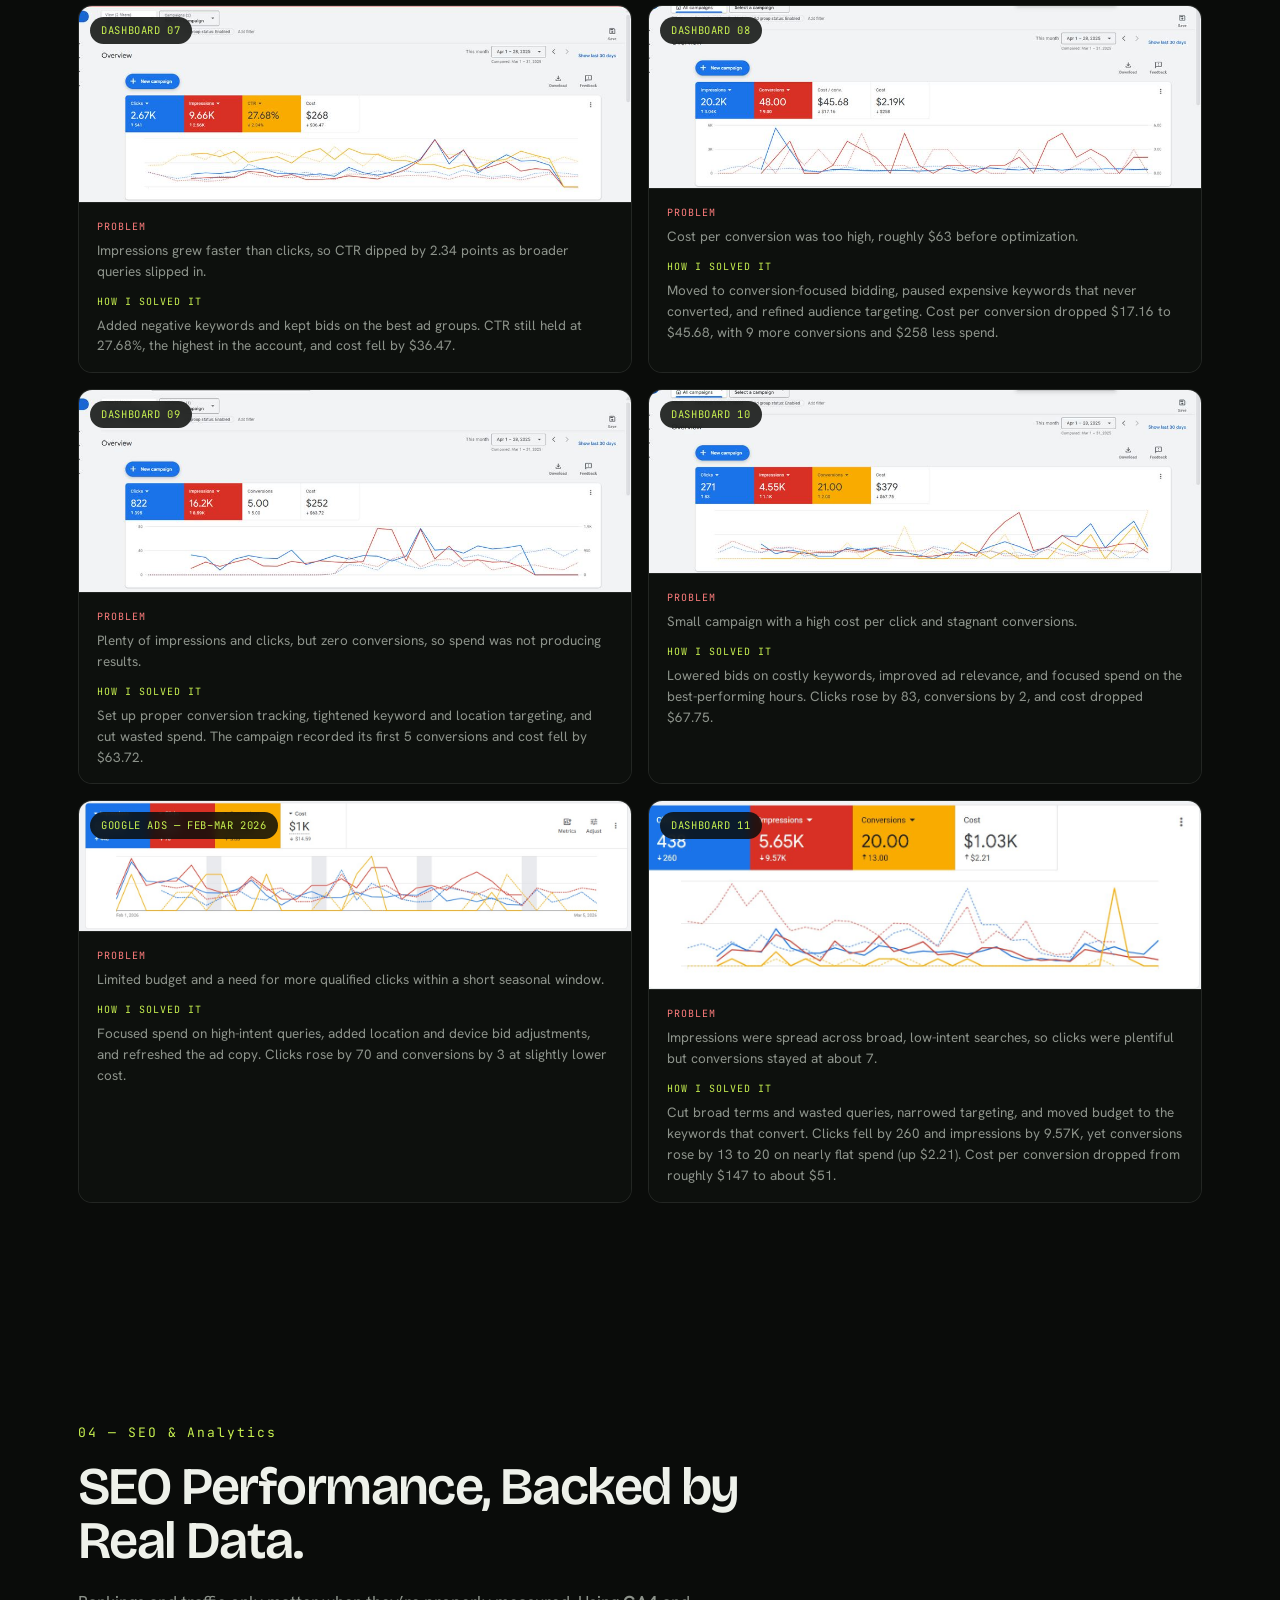
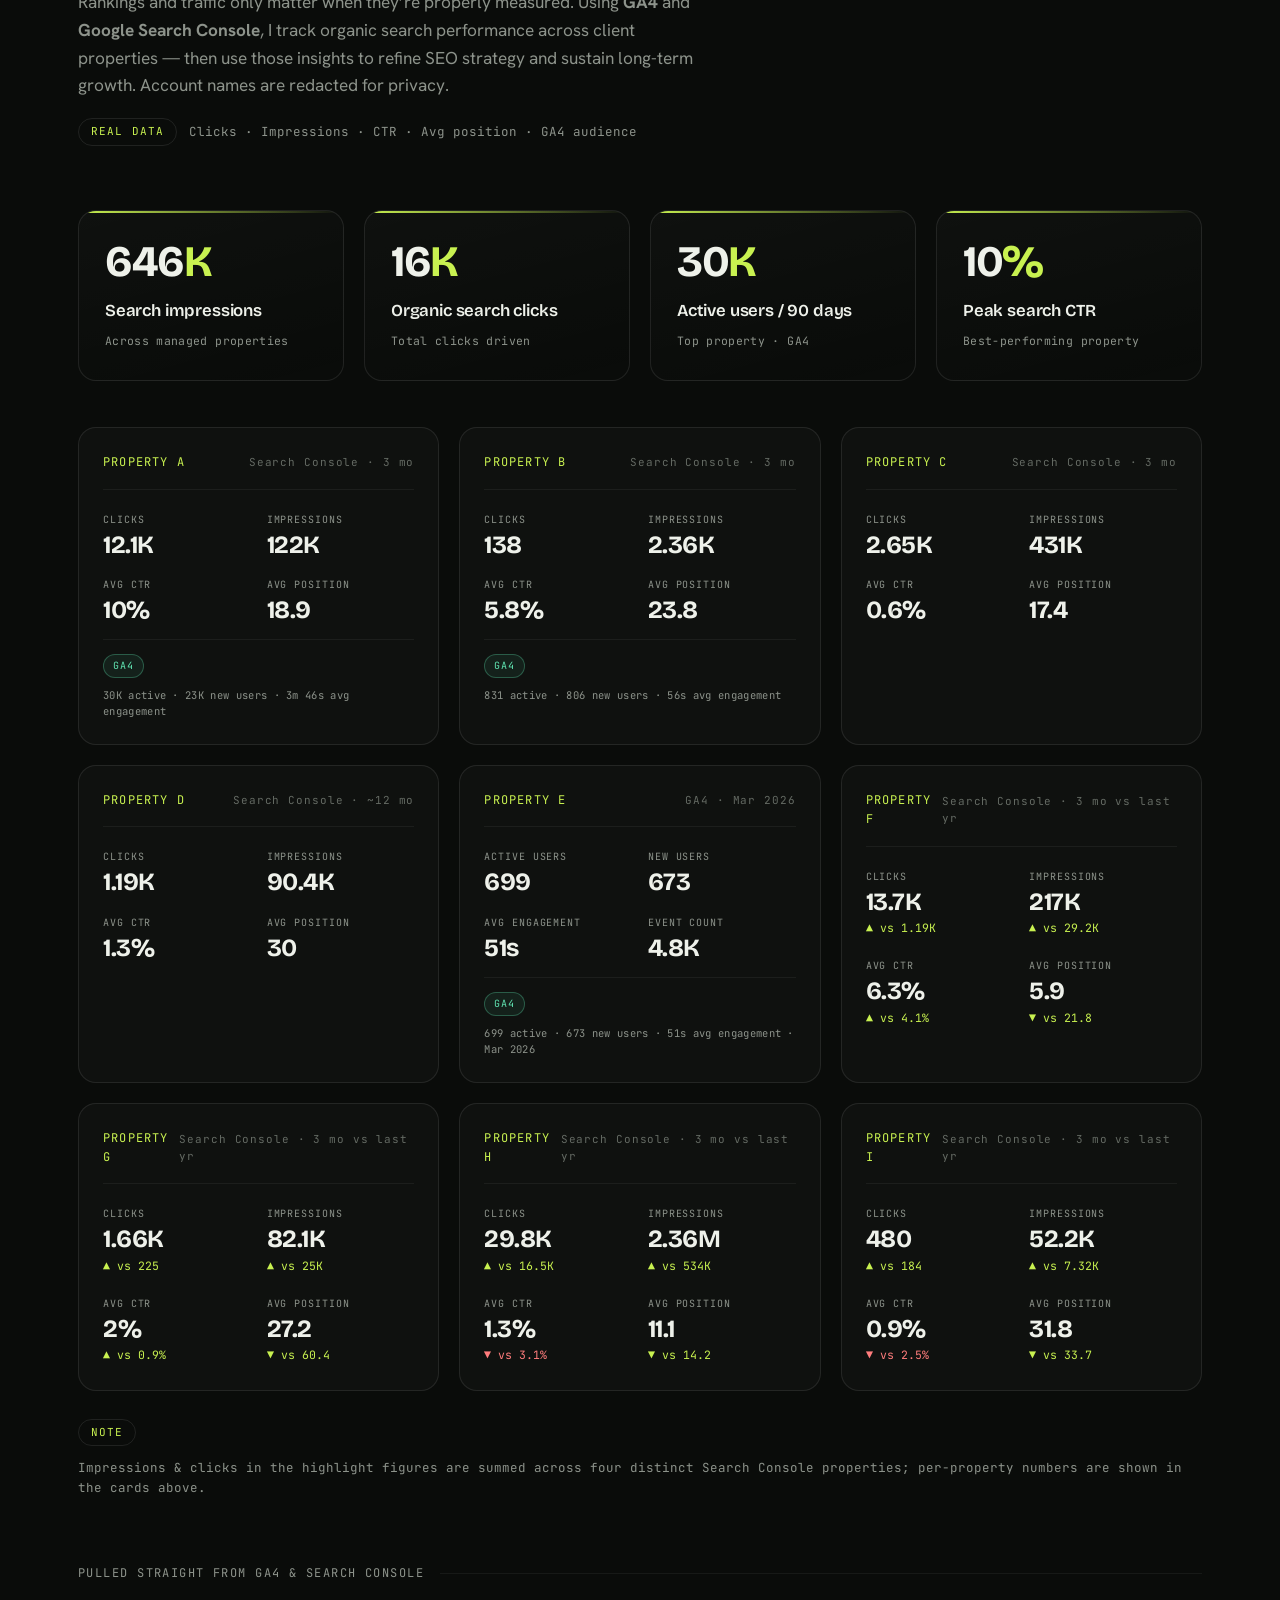
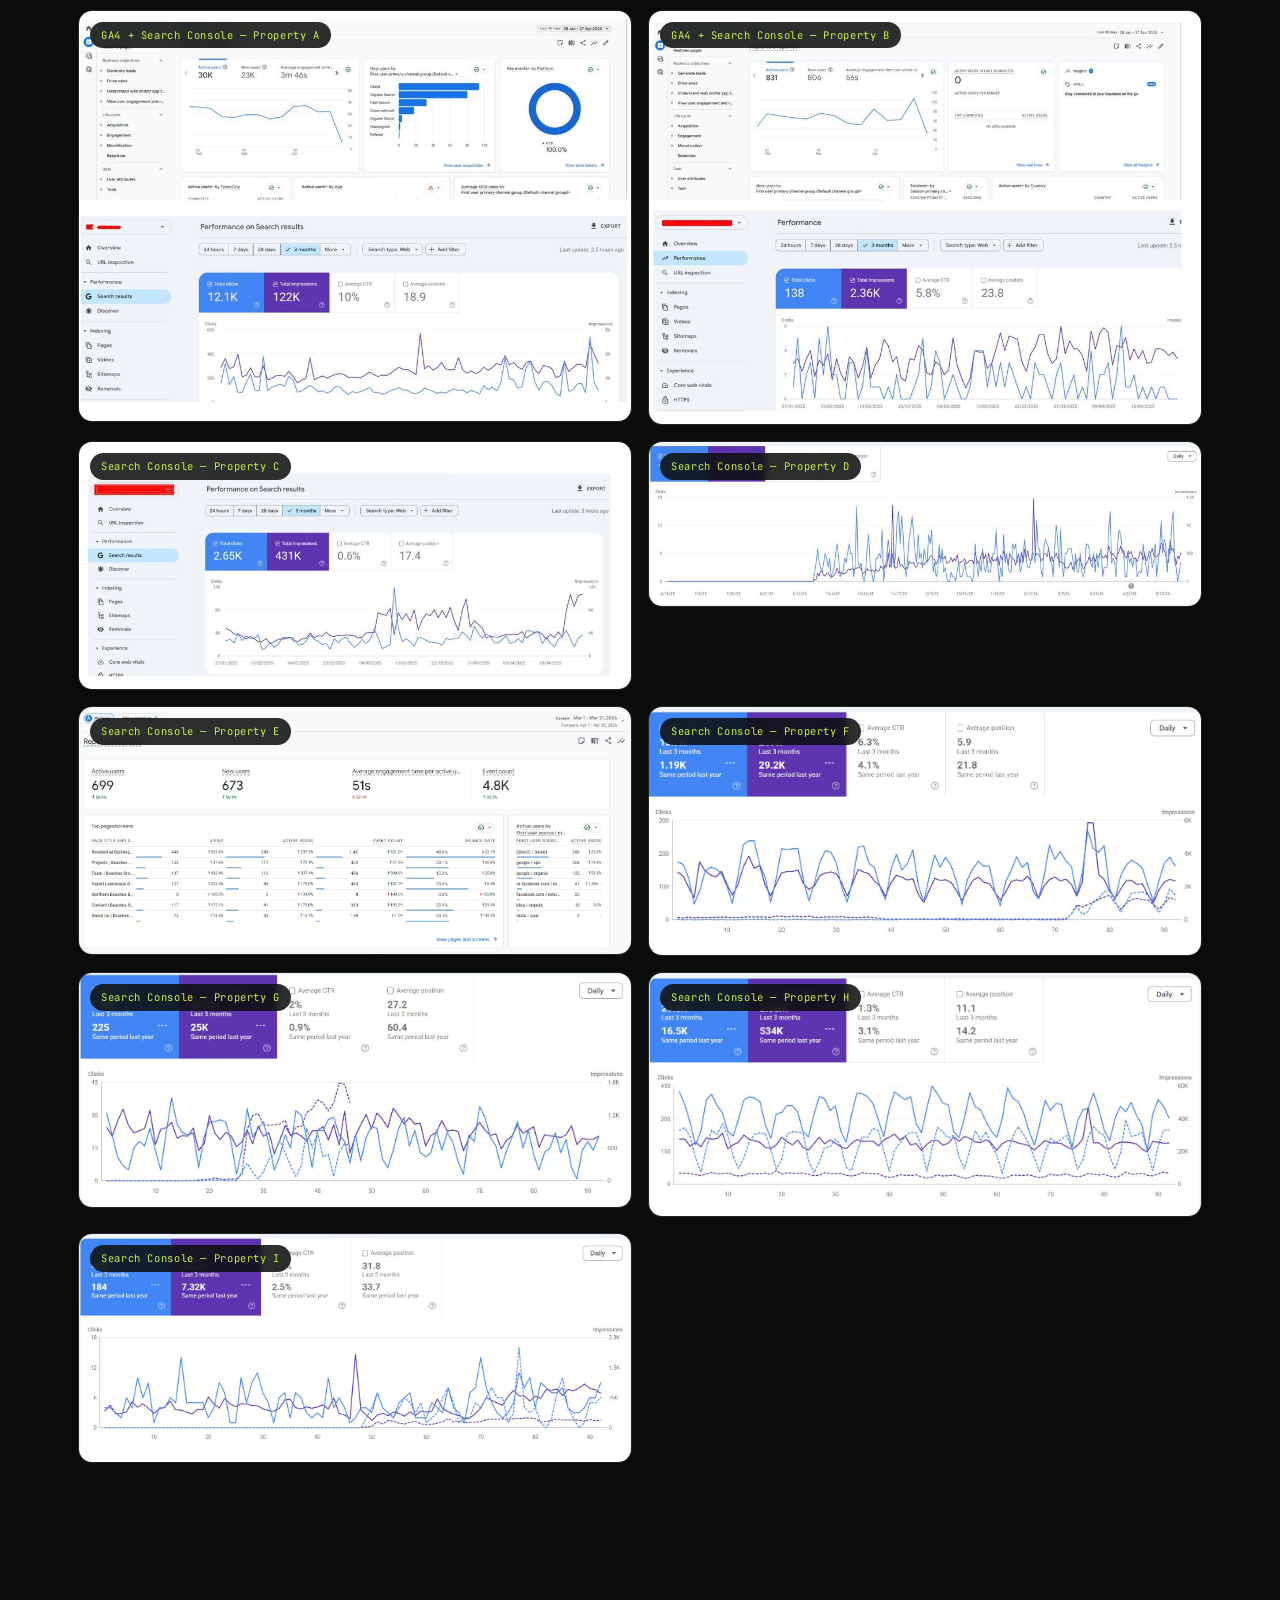
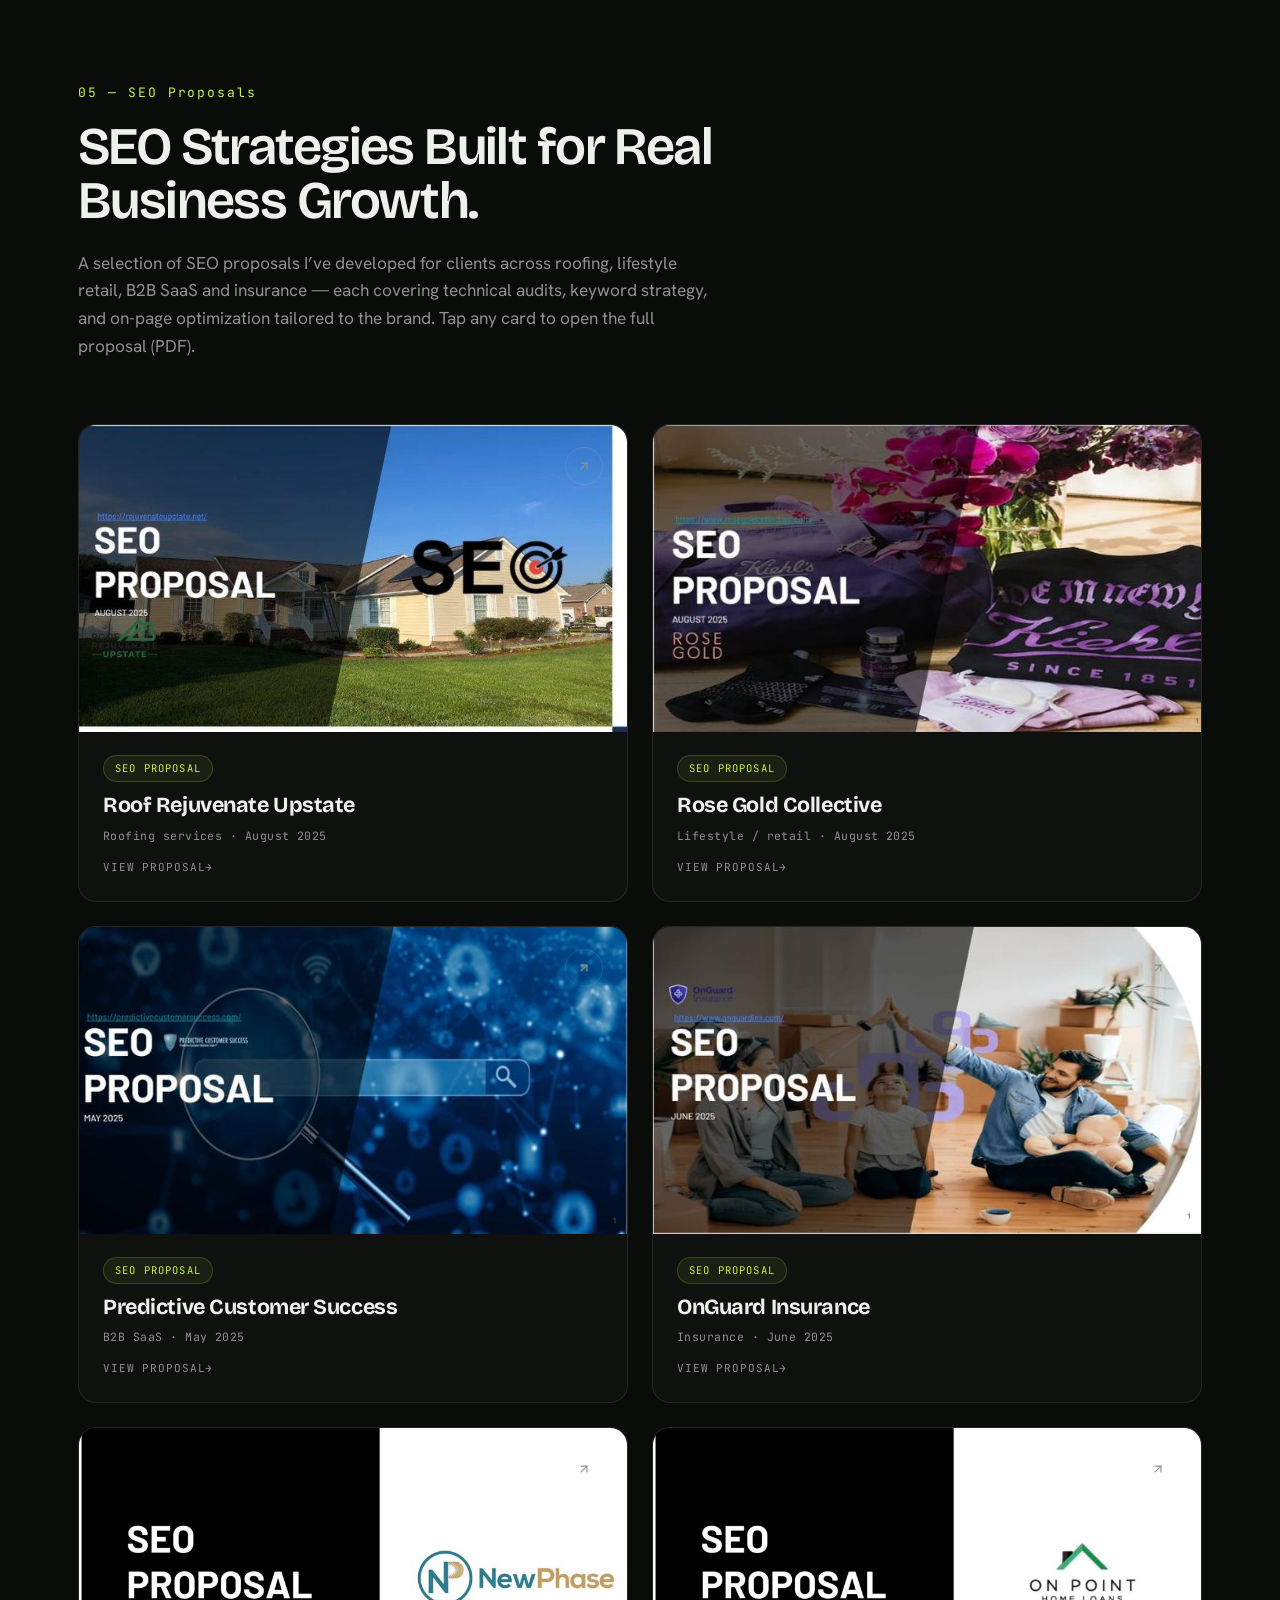
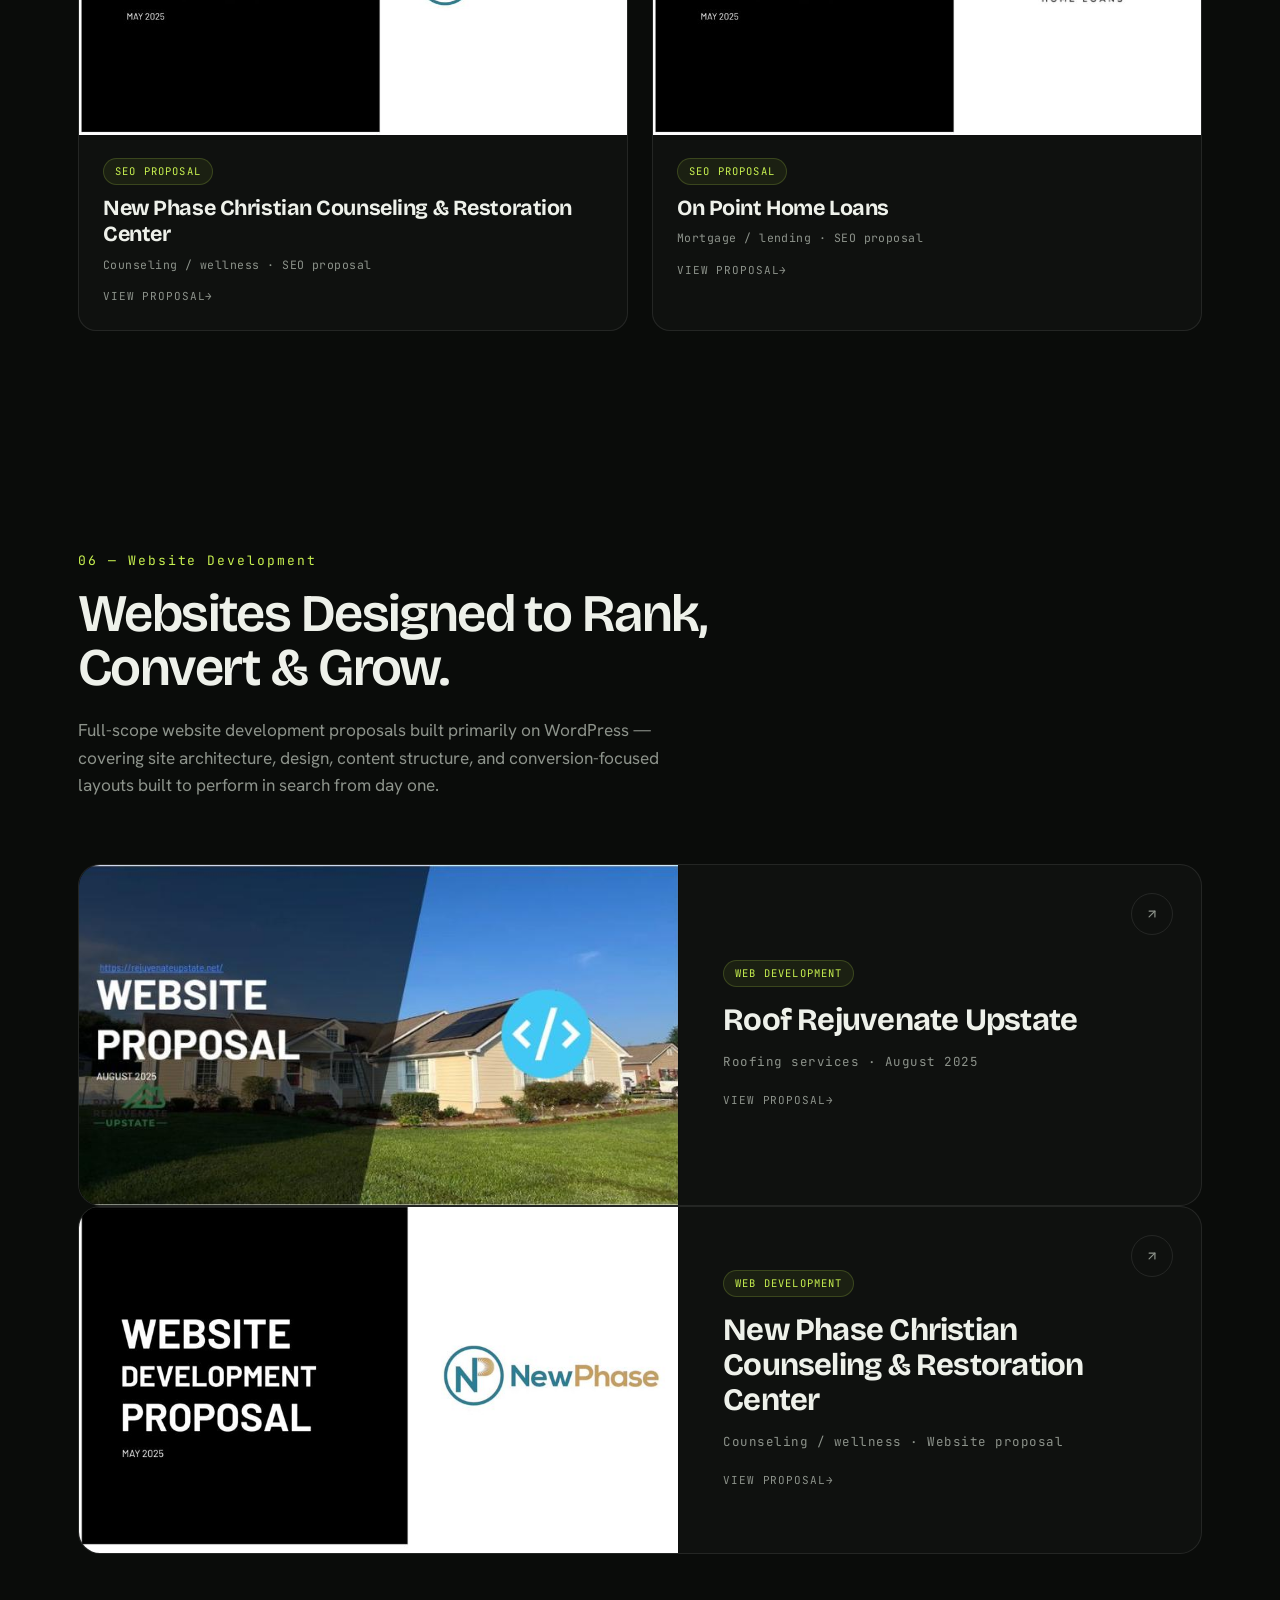
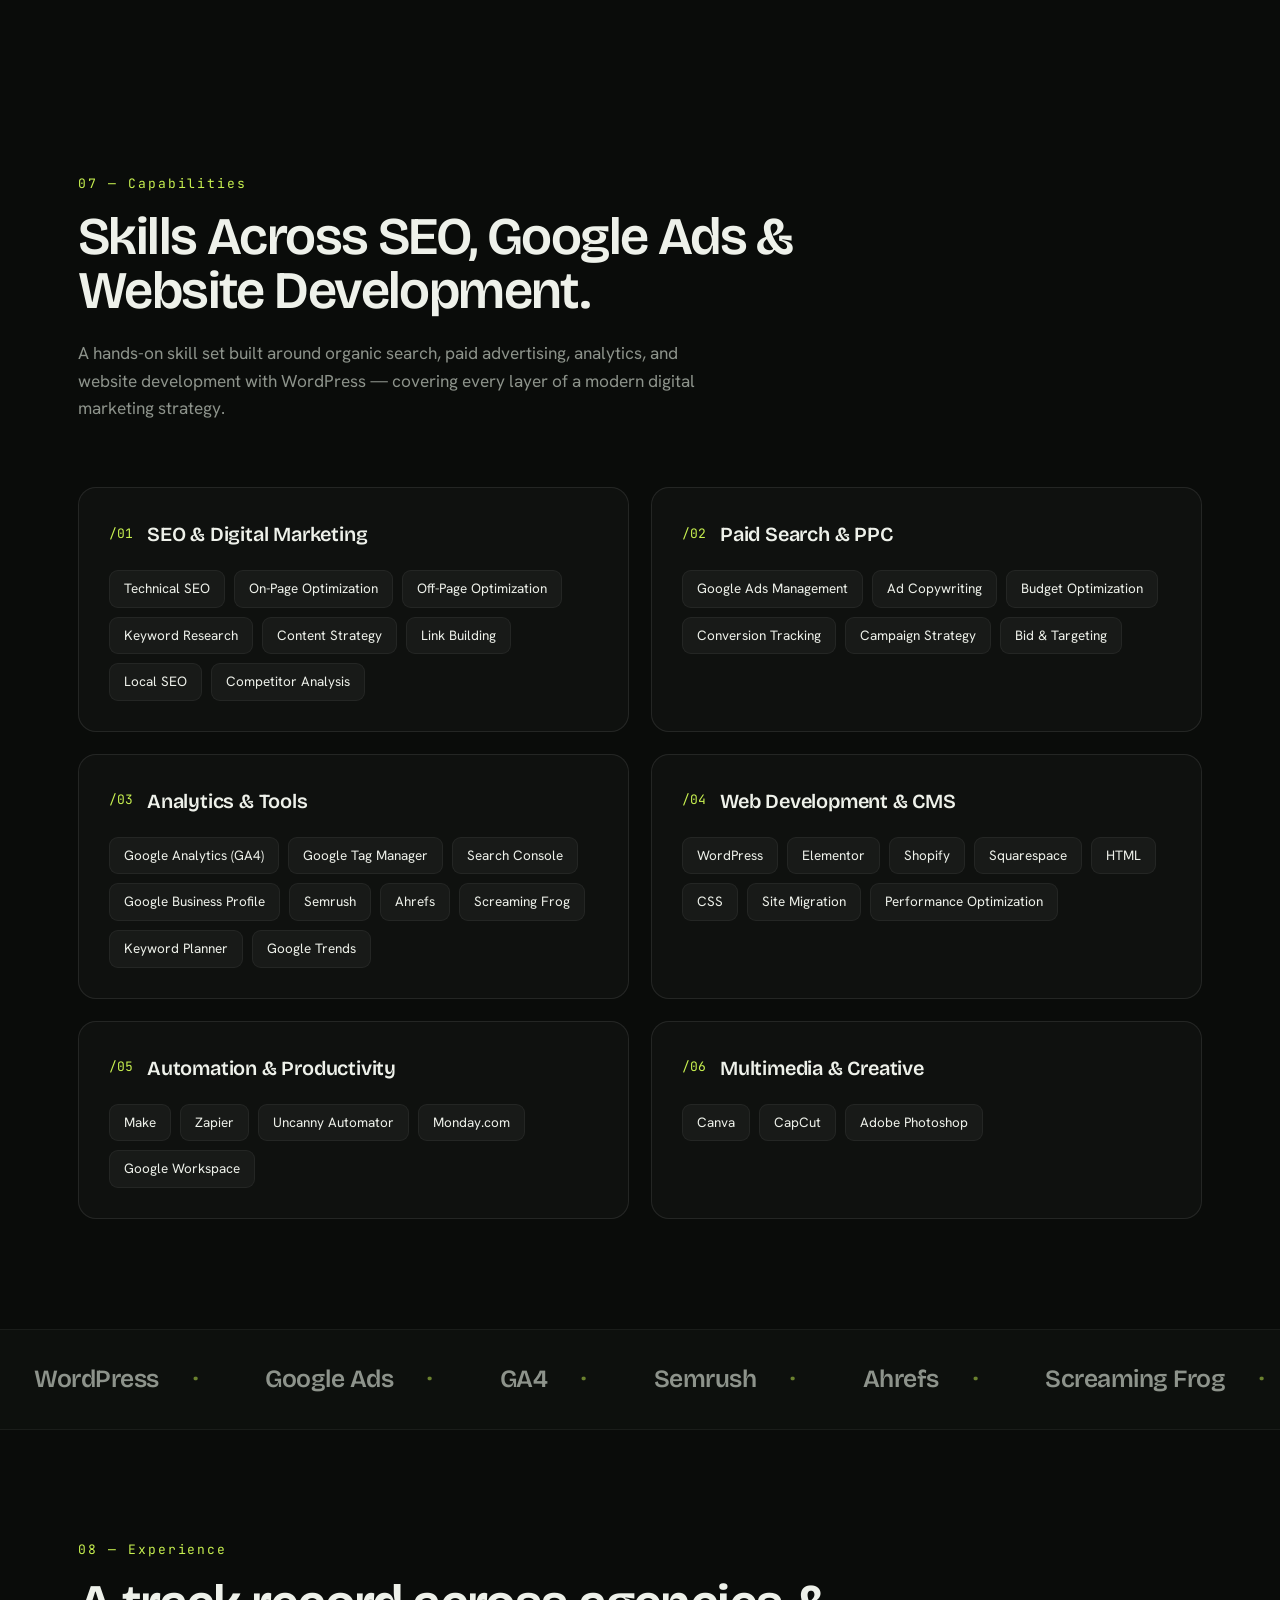
